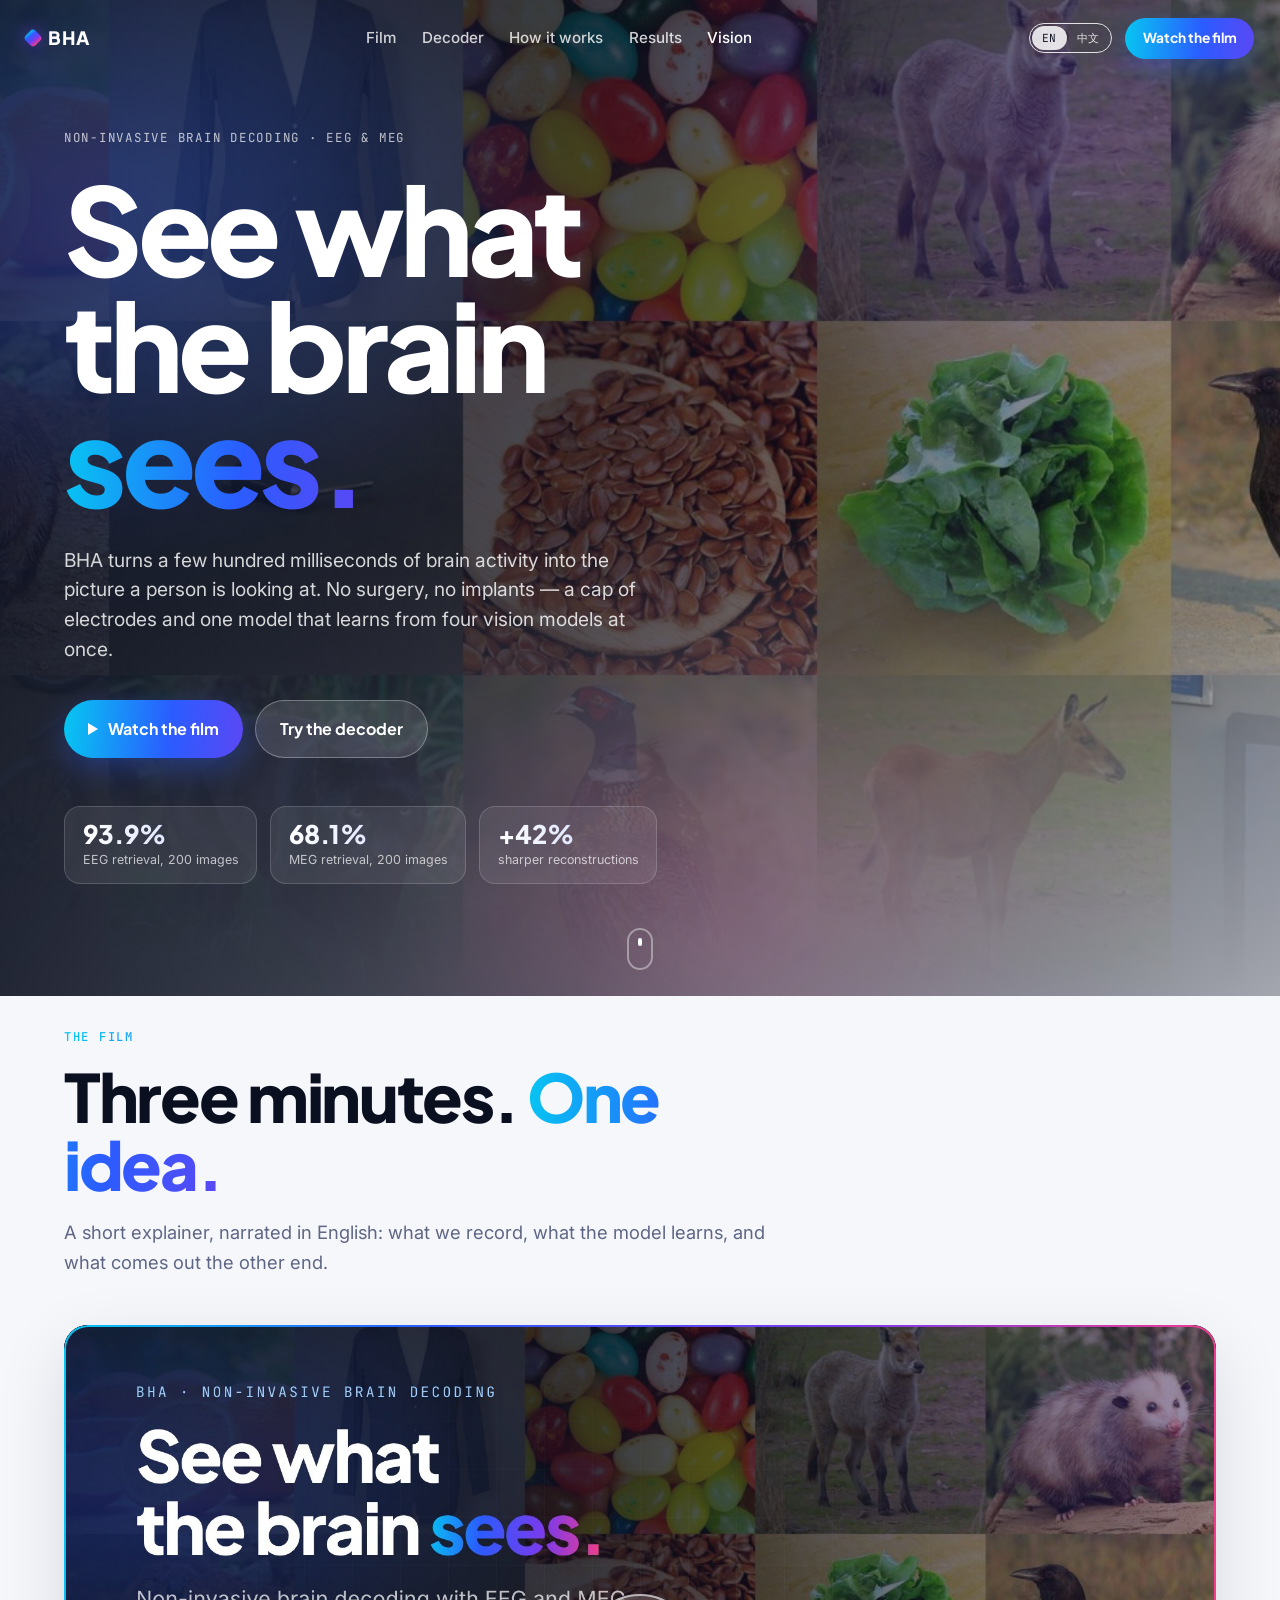
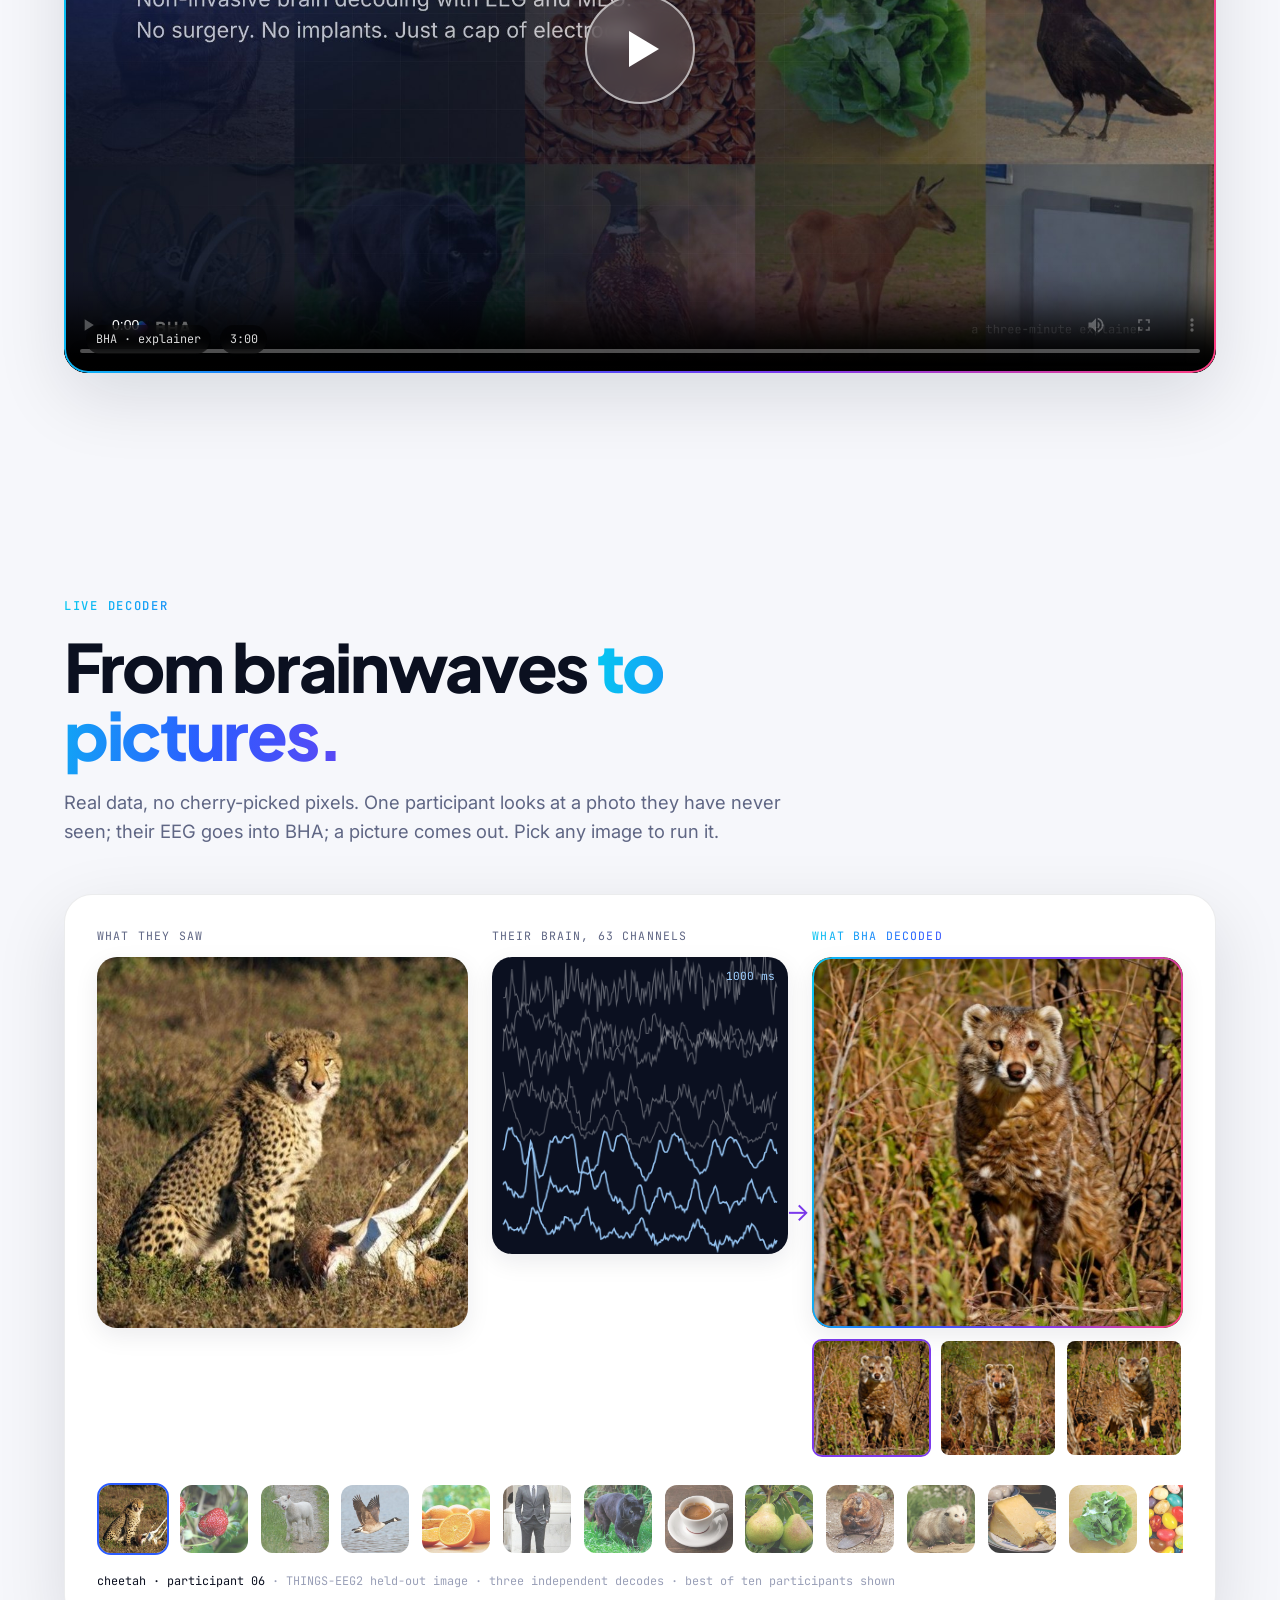
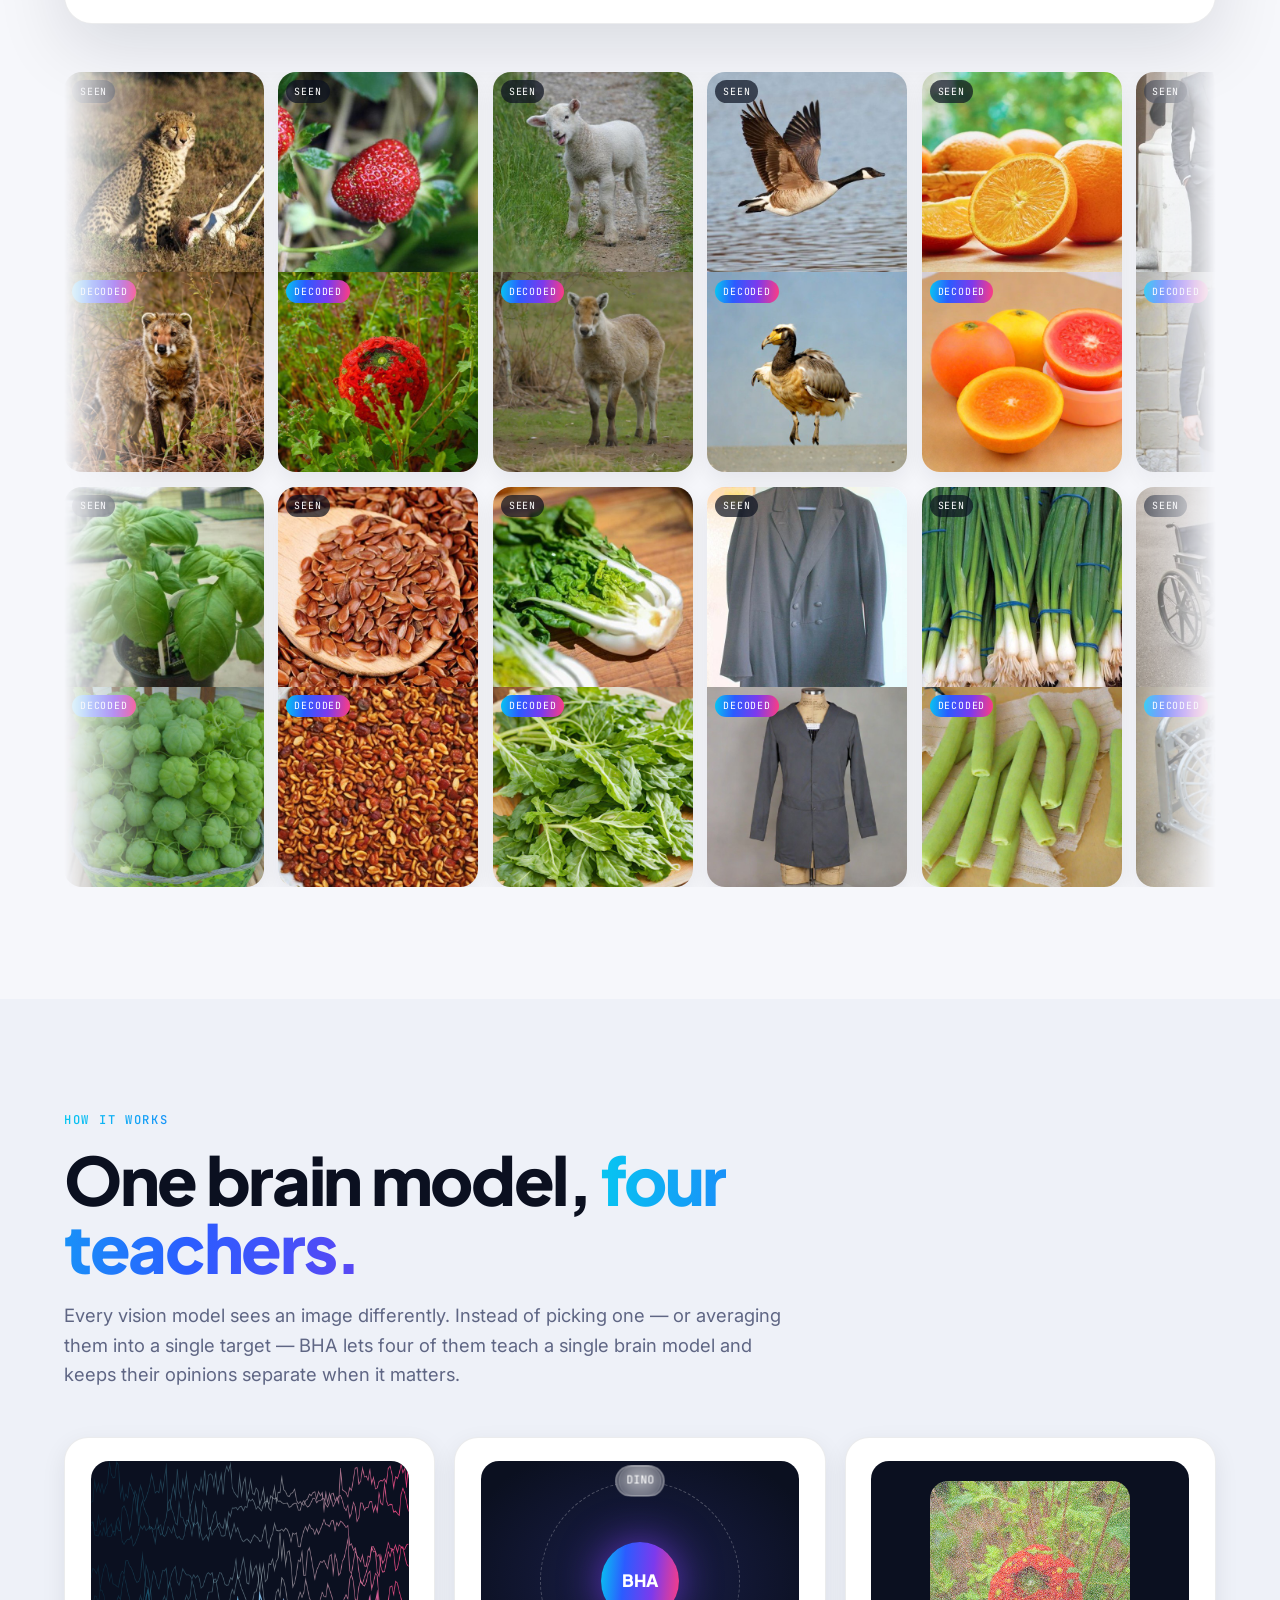
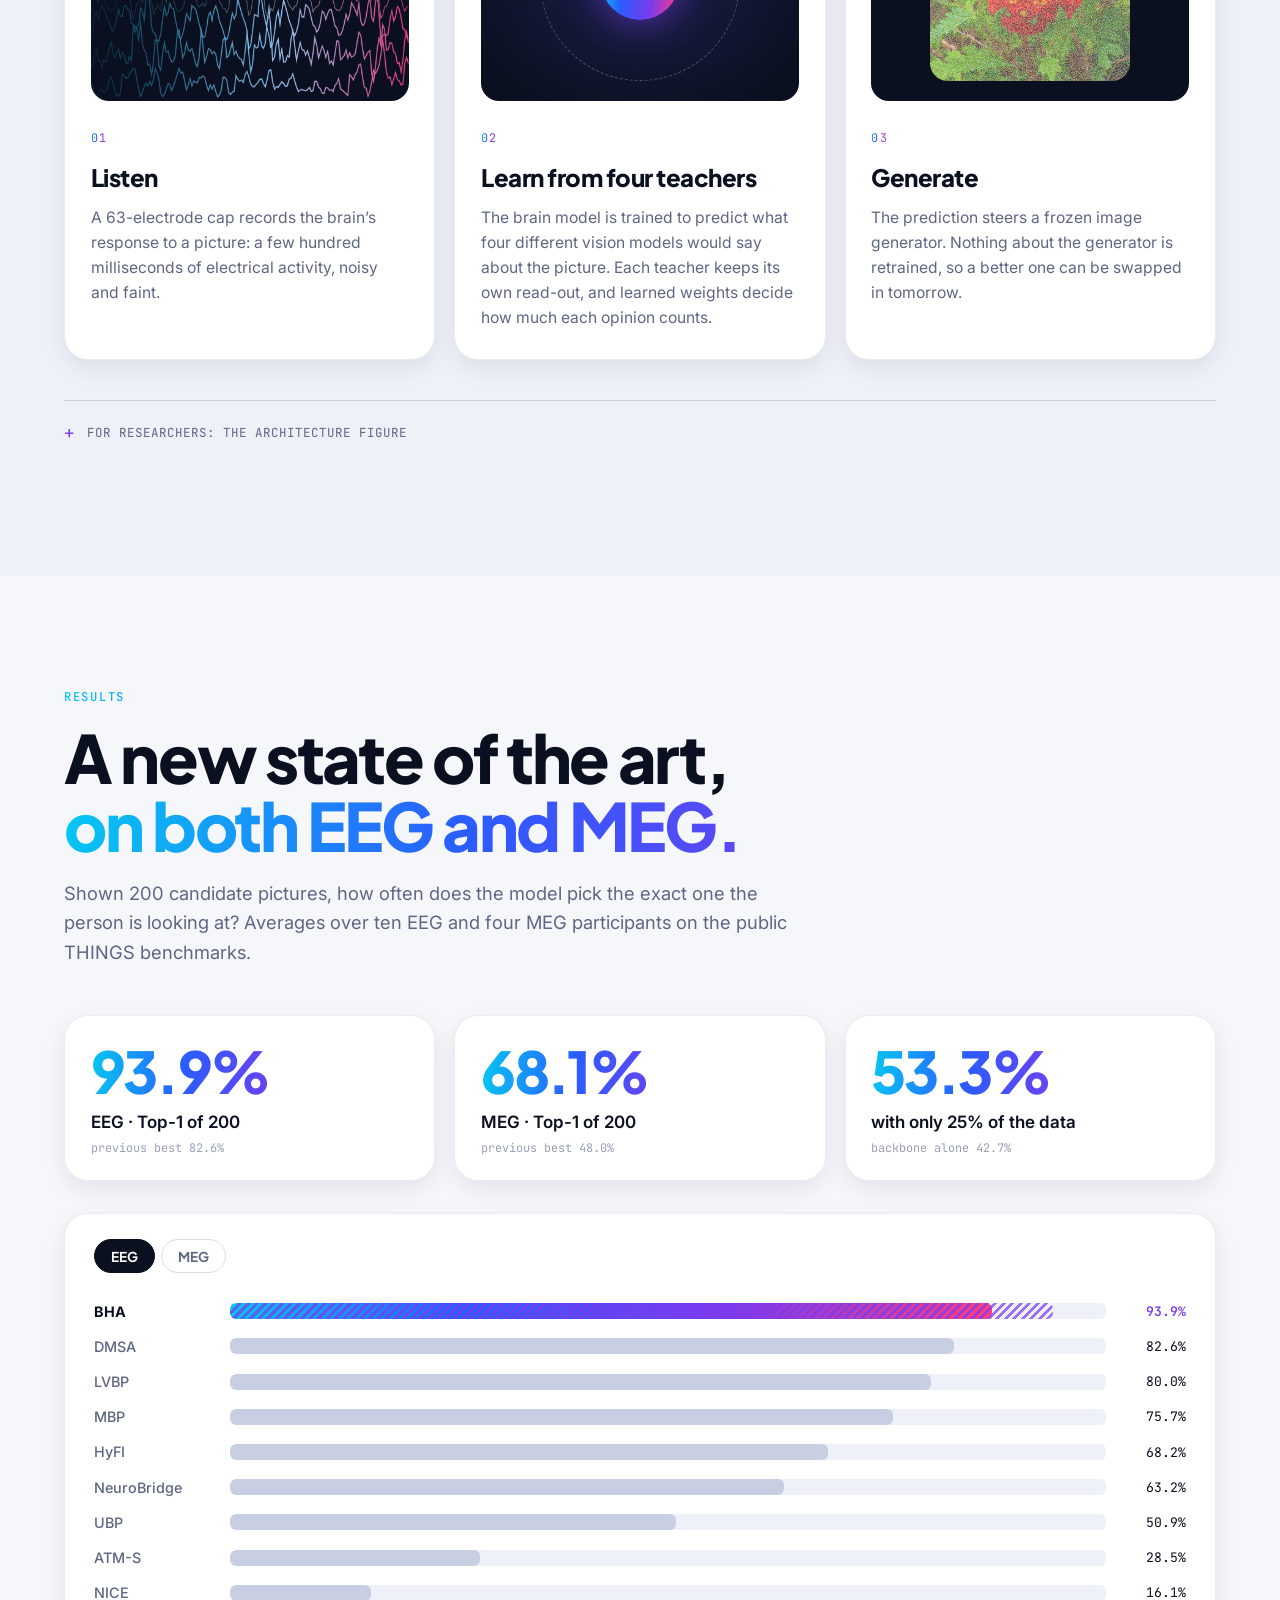
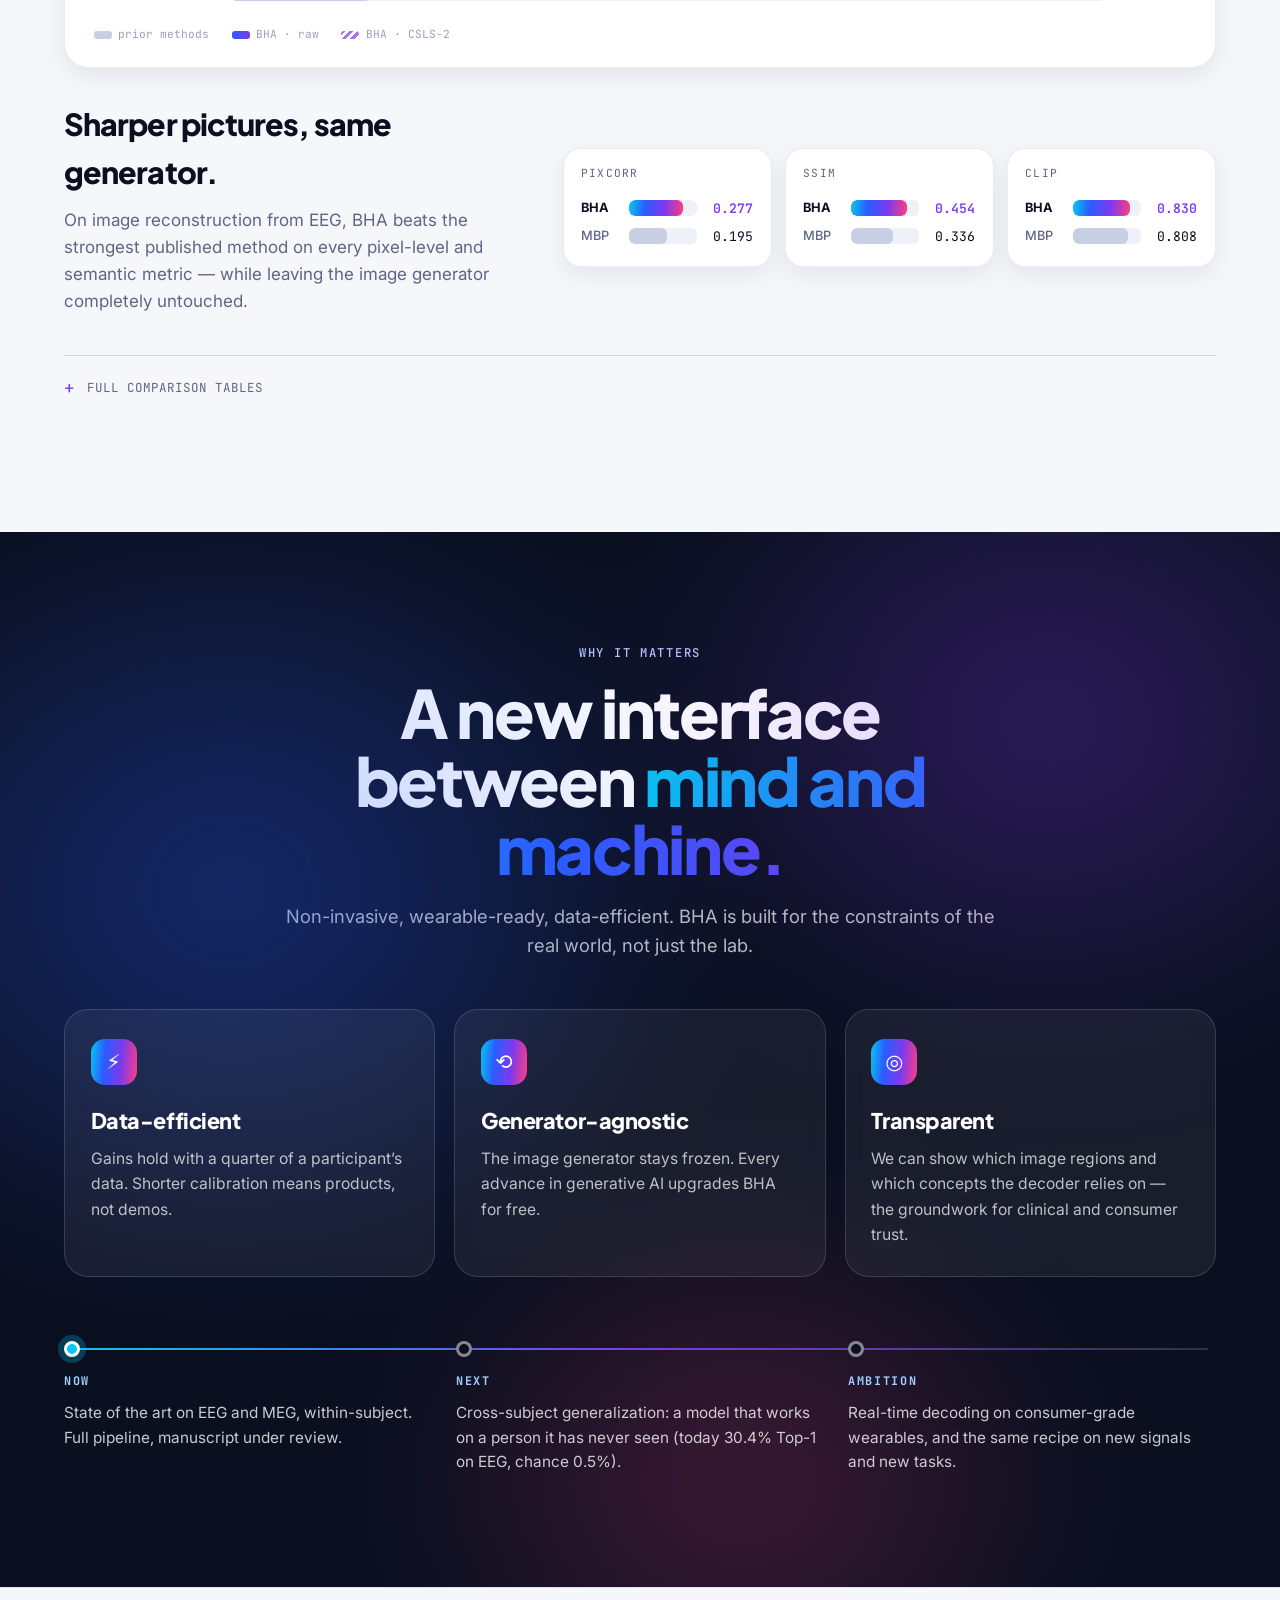
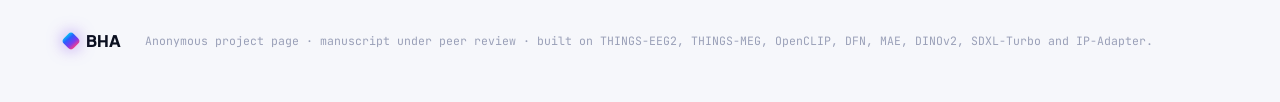
==== index.html @ 8080db45 "Align wording with the revised manuscript Attribute the retrieval gain to composing teacher-specific" ====
<!DOCTYPE html>
<html lang="en">
  <head>
    <meta charset="utf-8" />
    <meta name="viewport" content="width=device-width, initial-scale=1" />
    <title>BHA — See what the brain sees</title>
    <meta
      name="description"
      content="BHA turns non-invasive brain recordings into pictures. One brain model learns from four vision models at once and sets a new state of the art for EEG and MEG decoding."
    />
    <meta name="theme-color" content="#0b1020" />
    <link rel="icon" href="data:image/svg+xml,%3Csvg xmlns='http://www.w3.org/2000/svg' viewBox='0 0 64 64'%3E%3Cdefs%3E%3ClinearGradient id='g' x1='0' x2='1'%3E%3Cstop offset='0' stop-color='%2306c7f1'/%3E%3Cstop offset='.5' stop-color='%237c3aed'/%3E%3Cstop offset='1' stop-color='%23ff3d81'/%3E%3C/linearGradient%3E%3C/defs%3E%3Crect x='14' y='14' width='36' height='36' rx='8' transform='rotate(45 32 32)' fill='url(%23g)'/%3E%3C/svg%3E" />
    <link rel="preconnect" href="https://fonts.googleapis.com" />
    <link rel="preconnect" href="https://fonts.gstatic.com" crossorigin />
    <link
      href="https://fonts.googleapis.com/css2?family=Plus+Jakarta+Sans:wght@500;600;700;800&family=Inter:wght@400;500;600&family=JetBrains+Mono:wght@400;500&display=swap"
      rel="stylesheet"
    />
    <link rel="stylesheet" href="styles.css?v=3" />
  </head>
  <body>
    <nav class="nav" id="nav">
      <a class="nav__brand" href="#top"><span class="nav__logo" aria-hidden="true"></span>BHA</a>
      <div class="nav__links">
        <a href="#film" data-i18n="nav.film">Film</a>
        <a href="#decoder" data-i18n="nav.decoder">Decoder</a>
        <a href="#how" data-i18n="nav.how">How it works</a>
        <a href="#results" data-i18n="nav.results">Results</a>
        <a href="#vision" data-i18n="nav.vision">Vision</a>
      </div>
      <div class="nav__right">
        <div class="lang" role="group" data-i18n-attr="aria-label:lang.label">
          <button type="button" class="lang__btn is-active" data-set-lang="en" aria-pressed="true">EN</button>
          <button type="button" class="lang__btn" data-set-lang="zh" aria-pressed="false">中文</button>
        </div>
        <a class="btn btn--grad btn--sm" href="#film" data-i18n="nav.cta">Watch the film</a>
      </div>
    </nav>

    <!-- ================= HERO ================= -->
    <header id="top" class="hero">
      <video class="hero__video" autoplay muted loop playsinline poster="video/showreel_poster.jpg" aria-hidden="true">
        <source src="video/showreel.mp4" type="video/mp4" />
      </video>
      <div class="hero__shade" aria-hidden="true"></div>
      <div class="hero__aurora" aria-hidden="true"></div>
      <div class="hero__content">
        <p class="hero__kicker reveal-h" data-i18n="hero.kicker">Non-invasive brain decoding · EEG & MEG</p>
        <h1 class="hero__title reveal-h">
          <span class="line"><span data-i18n="hero.t1">See what</span></span>
          <span class="line"><span data-i18n="hero.t2">the brain</span></span>
          <span class="line"><span class="grad" data-i18n="hero.t3">sees.</span></span>
        </h1>
        <p class="hero__sub reveal-h" data-i18n="hero.sub">
          BHA turns a few hundred milliseconds of brain activity into the picture a person is looking at.
          No surgery, no implants — a cap of electrodes and one model that learns from four vision models at once.
        </p>
        <div class="hero__cta reveal-h">
          <a class="btn btn--grad" href="#film"><span class="btn__play" aria-hidden="true"></span><span data-i18n="hero.cta1">Watch the film</span></a>
          <a class="btn btn--glass" href="#decoder" data-i18n="hero.cta2">Try the decoder</a>
        </div>
        <div class="hero__chips reveal-h">
          <div class="chip"><b>93.9%</b><span data-i18n="chip.eeg">EEG retrieval, 200 images</span></div>
          <div class="chip"><b>68.1%</b><span data-i18n="chip.meg">MEG retrieval, 200 images</span></div>
          <div class="chip"><b>+42%</b><span data-i18n="chip.rec">sharper reconstructions</span></div>
        </div>
      </div>
      <div class="hero__scroll" aria-hidden="true"><span></span></div>
    </header>

    <main>
      <!-- ================= FILM ================= -->
      <section id="film" class="sec sec--film">
        <div class="wrap">
          <div class="sec__head reveal">
            <p class="kicker" data-i18n="film.kicker">The film</p>
            <h2 class="h2" data-i18n-html="film.title">Three minutes. <span class="grad">One idea.</span></h2>
            <p class="lede" data-i18n="film.lede">A short explainer, narrated in English: what we record, what the model learns, and what comes out the other end.</p>
          </div>
          <div class="player reveal" id="player">
            <video id="film-video" class="player__video" preload="metadata" playsinline controls poster="video/explainer_poster.jpg">
              <source src="video/explainer.mp4" type="video/mp4" />
              <track kind="subtitles" src="video/explainer.vtt" srclang="en" label="English" default />
            </video>
            <button type="button" class="player__btn" id="film-play" aria-label="Play the film">
              <span class="player__ring" aria-hidden="true"></span>
              <span class="player__tri" aria-hidden="true"></span>
            </button>
            <div class="player__meta" aria-hidden="true">
              <span class="player__tag">BHA · explainer</span>
              <span class="player__dur" id="film-dur">3:00</span>
            </div>
          </div>
        </div>
      </section>

      <!-- ================= DECODER ================= -->
      <section id="decoder" class="sec">
        <div class="wrap">
          <div class="sec__head reveal">
            <p class="kicker" data-i18n="dec.kicker">Live decoder</p>
            <h2 class="h2" data-i18n-html="dec.title">From brainwaves <span class="grad">to pictures.</span></h2>
            <p class="lede" data-i18n="dec.lede">Real data, no cherry-picked pixels. One participant looks at a photo they have never seen; their EEG goes into BHA; a picture comes out. Pick any image to run it.</p>
          </div>

          <div class="demo reveal" id="demo">
            <div class="demo__stage">
              <div class="demo__col">
                <span class="demo__lbl" data-i18n="dec.seen">What they saw</span>
                <div class="demo__frame"><img id="demo-seen" src="assets/showcase/cheetah_gt.jpg" alt="Seen image" width="512" height="512" /></div>
              </div>
              <div class="demo__col demo__col--mid">
                <span class="demo__lbl" data-i18n="dec.eeg">Their brain, 63 channels</span>
                <div class="demo__eeg"><canvas id="demo-eeg" width="320" height="320"></canvas><span class="demo__ms" id="demo-ms">0 ms</span></div>
                <span class="demo__arrow" aria-hidden="true">→</span>
              </div>
              <div class="demo__col">
                <span class="demo__lbl demo__lbl--out" data-i18n="dec.out">What BHA decoded</span>
                <div class="demo__frame demo__frame--out"><canvas id="demo-out" width="512" height="512"></canvas></div>
                <div class="demo__draws" id="demo-draws"></div>
              </div>
            </div>
            <div class="demo__picker" id="demo-picker"></div>
            <div class="demo__foot">
              <span id="demo-name">cheetah</span> · <span data-i18n="dec.foot">participant 08 · THINGS-EEG2 held-out image · three independent decodes</span>
            </div>
          </div>

          <div class="wall reveal" aria-label="Seen and decoded image pairs">
            <div class="wall__row" id="wall-a"></div>
            <div class="wall__row wall__row--rev" id="wall-b"></div>
          </div>
        </div>
      </section>

      <!-- ================= HOW ================= -->
      <section id="how" class="sec sec--soft">
        <div class="wrap">
          <div class="sec__head reveal">
            <p class="kicker" data-i18n="how.kicker">How it works</p>
            <h2 class="h2" data-i18n-html="how.title">One brain model, <span class="grad">four teachers.</span></h2>
            <p class="lede" data-i18n="how.lede">Every vision model sees an image differently. Instead of picking one — or averaging them into a single target — BHA lets four of them teach a single brain model and keeps their opinions separate when it matters.</p>
          </div>

          <div class="steps">
            <article class="step reveal">
              <div class="step__art step__art--listen" aria-hidden="true">
                <canvas id="art-listen" width="520" height="340"></canvas>
              </div>
              <span class="step__n">01</span>
              <h3 data-i18n="how.s1t">Listen</h3>
              <p data-i18n="how.s1b">A 63-electrode cap records the brain’s response to a picture: a few hundred milliseconds of electrical activity, noisy and faint.</p>
            </article>
            <article class="step reveal">
              <div class="step__art step__art--learn" aria-hidden="true">
                <div class="orbit">
                  <div class="orbit__core"><span>BHA</span></div>
                  <div class="orbit__ring"></div>
                  <div class="orbit__sat" style="--i:0"><span>CLIP</span></div>
                  <div class="orbit__sat" style="--i:1"><span>DFN</span></div>
                  <div class="orbit__sat" style="--i:2"><span>MAE</span></div>
                  <div class="orbit__sat" style="--i:3"><span>DINO</span></div>
                </div>
              </div>
              <span class="step__n">02</span>
              <h3 data-i18n="how.s2t">Learn from four teachers</h3>
              <p data-i18n="how.s2b">The brain model is trained to predict what four different vision models would say about the picture. Each teacher keeps its own read-out, and learned weights decide how much each opinion counts.</p>
            </article>
            <article class="step reveal">
              <div class="step__art step__art--gen" aria-hidden="true">
                <div class="gen"><img src="assets/showcase/strawberry_gen0.jpg" alt="" width="512" height="512" /><div class="gen__noise"></div></div>
              </div>
              <span class="step__n">03</span>
              <h3 data-i18n="how.s3t">Generate</h3>
              <p data-i18n="how.s3b">The prediction steers a frozen image generator. Nothing about the generator is retrained, so a better one can be swapped in tomorrow.</p>
            </article>
          </div>

          <details class="more reveal">
            <summary data-i18n="how.more">For researchers: the architecture figure</summary>
            <figure class="fig"><img src="imgs/fig-framework.png" alt="BHA architecture figure from the manuscript." width="2000" height="824" loading="lazy" /></figure>
          </details>
        </div>
      </section>

      <!-- ================= RESULTS ================= -->
      <section id="results" class="sec">
        <div class="wrap">
          <div class="sec__head reveal">
            <p class="kicker" data-i18n="res.kicker">Results</p>
            <h2 class="h2" data-i18n-html="res.title">A new state of the art, <span class="grad">on both EEG and MEG.</span></h2>
            <p class="lede" data-i18n="res.lede">Shown 200 candidate pictures, how often does the model pick the exact one the person is looking at? Averages over ten EEG and four MEG participants on the public THINGS benchmarks.</p>
          </div>

          <div class="big3">
            <div class="big reveal"><div class="big__v"><span class="count" data-to="93.9" data-dec="1">0</span>%</div><div class="big__l" data-i18n="big.eeg">EEG · Top-1 of 200</div><div class="big__n" data-i18n="big.eeg.n">previous best 82.6%</div></div>
            <div class="big reveal"><div class="big__v"><span class="count" data-to="68.1" data-dec="1">0</span>%</div><div class="big__l" data-i18n="big.meg">MEG · Top-1 of 200</div><div class="big__n" data-i18n="big.meg.n">previous best 48.0%</div></div>
            <div class="big reveal"><div class="big__v"><span class="count" data-to="53.3" data-dec="1">0</span>%</div><div class="big__l" data-i18n="big.data">with only 25% of the data</div><div class="big__n" data-i18n="big.data.n">backbone alone 42.7%</div></div>
          </div>

          <div class="bars reveal" id="bars">
            <div class="bars__tabs"><button type="button" class="tab is-active" data-mod="eeg">EEG</button><button type="button" class="tab" data-mod="meg">MEG</button></div>
            <div class="bars__list" id="bars-list"></div>
          </div>

          <div class="recon reveal">
            <div class="recon__text">
              <h3 data-i18n="rec.title">Sharper pictures, same generator.</h3>
              <p data-i18n="rec.body">On image reconstruction from EEG, BHA beats the strongest published method on every pixel-level and semantic metric — while leaving the image generator completely untouched.</p>
            </div>
            <div class="minis" id="minis"></div>
          </div>

          <details class="more reveal">
            <summary data-i18n="res.more">Full comparison tables</summary>
            <div class="table-wrap">
              <table class="tbl">
                <caption data-i18n-html="res.t1cap"><strong>200-way retrieval (Top-1 / Top-5, %).</strong> LOSO = tested on a person never seen in training.</caption>
                <thead>
                  <tr><th rowspan="2" data-i18n="res.th.method">Method</th><th colspan="4">EEG</th><th colspan="4">MEG</th></tr>
                  <tr><th colspan="2" data-i18n="res.th.within">Within</th><th colspan="2">LOSO</th><th colspan="2" data-i18n="res.th.within">Within</th><th colspan="2">LOSO</th></tr>
                </thead>
                <tbody>
                  <tr><td>NICE</td><td>16.1</td><td>43.6</td><td>6.2</td><td>21.4</td><td>12.8</td><td>36.0</td><td>–</td><td>–</td></tr>
                  <tr><td>ATM-S</td><td>28.5</td><td>60.4</td><td>11.9</td><td>33.8</td><td>–</td><td>–</td><td>–</td><td>–</td></tr>
                  <tr><td>UBP</td><td>50.9</td><td>79.7</td><td>12.4</td><td>33.4</td><td>26.7</td><td>55.2</td><td>2.2</td><td>10.4</td></tr>
                  <tr><td>HyFI</td><td>68.2</td><td>91.9</td><td>15.1</td><td>37.2</td><td>35.8</td><td>64.6</td><td>3.2</td><td>11.5</td></tr>
                  <tr><td>NeuroBridge</td><td>63.2</td><td>89.9</td><td>19.0</td><td>45.9</td><td>32.2</td><td>60.8</td><td>3.4</td><td>12.8</td></tr>
                  <tr><td>MBP</td><td>75.7</td><td>94.6</td><td>20.0</td><td>44.1</td><td>33.9</td><td>60.7</td><td><b>5.4</b></td><td>15.2</td></tr>
                  <tr><td>LVBP</td><td>80.0</td><td>96.9</td><td>20.0</td><td>48.0</td><td>44.0</td><td>72.0</td><td>5.3</td><td>15.9</td></tr>
                  <tr><td>DMSA</td><td>82.6</td><td>97.7</td><td>21.8</td><td>49.4</td><td>48.0</td><td>74.4</td><td>3.7</td><td>13.0</td></tr>
                  <tr class="ours"><td>BHA · Raw</td><td>87.0</td><td>98.5</td><td>22.5</td><td>51.6</td><td>55.6</td><td>85.8</td><td>3.6</td><td>12.8</td></tr>
                  <tr class="ours"><td>BHA · CSLS-2</td><td><b>93.9</b></td><td><b>99.7</b></td><td><b>30.4</b></td><td><b>63.4</b></td><td><b>68.1</b></td><td><b>91.4</b></td><td>5.3</td><td><b>16.5</b></td></tr>
                </tbody>
              </table>
            </div>
            <div class="table-wrap">
              <table class="tbl">
                <caption data-i18n-html="res.t2cap"><strong>Image reconstruction from EEG (THINGS-EEG2, ten-participant mean).</strong> ↑ higher is better, ↓ lower is better.</caption>
                <thead>
                  <tr><th rowspan="2" data-i18n="res.th.method">Method</th><th colspan="4" data-i18n="res.th.low">Low-level</th><th colspan="4" data-i18n="res.th.high">High-level</th></tr>
                  <tr><th>PixCorr ↑</th><th>SSIM ↑</th><th>AlexNet(2) ↑</th><th>AlexNet(5) ↑</th><th>Inception ↑</th><th>CLIP ↑</th><th>EffNet-B ↓</th><th>SwAV ↓</th></tr>
                </thead>
                <tbody>
                  <tr><td>ATM-S</td><td>0.130</td><td>0.339</td><td>0.740</td><td>0.822</td><td>0.685</td><td>0.716</td><td>–</td><td>0.599</td></tr>
                  <tr><td>CC-All</td><td>0.143</td><td>0.347</td><td>0.754</td><td>0.623</td><td>0.669</td><td>0.715</td><td>–</td><td>0.590</td></tr>
                  <tr><td>AVDE</td><td>0.147</td><td>0.366</td><td>0.766</td><td>0.835</td><td>0.724</td><td>0.747</td><td>–</td><td>0.587</td></tr>
                  <tr><td>MBP</td><td>0.195</td><td>0.336</td><td>0.843</td><td>0.905</td><td>0.756</td><td>0.808</td><td>–</td><td>0.554</td></tr>
                  <tr class="ours"><td>BHA</td><td>0.277</td><td>0.454</td><td><b>0.874</b></td><td><b>0.922</b></td><td><b>0.791</b></td><td><b>0.830</b></td><td><b>0.845</b></td><td>0.516</td></tr>
                  <tr class="ours"><td>BHA + VAE-guided</td><td><b>0.283</b></td><td><b>0.464</b></td><td><b>0.874</b></td><td>0.921</td><td>0.790</td><td><b>0.830</b></td><td><b>0.845</b></td><td><b>0.515</b></td></tr>
                </tbody>
              </table>
            </div>
          </details>
        </div>
      </section>

      <!-- ================= VISION ================= -->
      <section id="vision" class="sec sec--dark">
        <div class="sec__aurora" aria-hidden="true"></div>
        <div class="wrap">
          <div class="sec__head sec__head--center reveal">
            <p class="kicker kicker--light" data-i18n="vis.kicker">Why it matters</p>
            <h2 class="h2 h2--light" data-i18n-html="vis.title">A new interface between <span class="grad">mind and machine.</span></h2>
            <p class="lede lede--light" data-i18n="vis.lede">Non-invasive, wearable-ready, data-efficient. BHA is built for the constraints of the real world, not just the lab.</p>
          </div>
          <div class="pillars">
            <article class="pillar reveal"><div class="pillar__ic" aria-hidden="true">⚡</div><h3 data-i18n="vis.p1t">Data-efficient</h3><p data-i18n="vis.p1b">Gains hold with a quarter of a participant’s data. Shorter calibration means products, not demos.</p></article>
            <article class="pillar reveal"><div class="pillar__ic" aria-hidden="true">⟲</div><h3 data-i18n="vis.p2t">Generator-agnostic</h3><p data-i18n="vis.p2b">The image generator stays frozen. Every advance in generative AI upgrades BHA for free.</p></article>
            <article class="pillar reveal"><div class="pillar__ic" aria-hidden="true">◎</div><h3 data-i18n="vis.p3t">Transparent</h3><p data-i18n="vis.p3b">We can show which image regions and which concepts the decoder relies on — the groundwork for clinical and consumer trust.</p></article>
          </div>
          <div class="road reveal">
            <div class="road__item is-now"><span class="road__dot"></span><b data-i18n="road.1t">Now</b><p data-i18n="road.1b">State of the art on EEG and MEG, within-subject. Full pipeline, manuscript under review.</p></div>
            <div class="road__item"><span class="road__dot"></span><b data-i18n="road.2t">Next</b><p data-i18n="road.2b">Cross-subject generalization: a model that works on a person it has never seen (today 30.4% Top-1 on EEG, chance 0.5%).</p></div>
            <div class="road__item"><span class="road__dot"></span><b data-i18n="road.3t">Ambition</b><p data-i18n="road.3b">Real-time decoding on consumer-grade wearables, and the same recipe on new signals and new tasks.</p></div>
          </div>
        </div>
      </section>
    </main>

    <footer class="foot">
      <div class="wrap foot__in">
        <span class="foot__brand"><span class="nav__logo" aria-hidden="true"></span>BHA</span>
        <span data-i18n="footer">Anonymous project page · manuscript under peer review · built on THINGS-EEG2, THINGS-MEG, OpenCLIP, DFN, MAE, DINOv2, SDXL-Turbo and IP-Adapter.</span>
      </div>
    </footer>

    <script src="i18n.js?v=4"></script>
    <script src="script.js?v=4" defer></script>
  </body>
</html>
---- styles.css ----
/* BHA — launch page */

:root {
  --bg: #f6f7fb;
  --bg-soft: #eef1f8;
  --card: #ffffff;
  --ink: #0b1020;
  --ink-2: #2a3050;
  --muted: #5f6684;
  --faint: #9aa0b8;
  --line: rgba(11, 16, 32, 0.08);
  --line-2: rgba(11, 16, 32, 0.14);
  --g1: #2b5cff;
  --g2: #7c3aed;
  --g3: #ff3d81;
  --g4: #06c7f1;
  --grad: linear-gradient(95deg, var(--g4) 0%, var(--g1) 30%, var(--g2) 65%, var(--g3) 100%);
  --shadow: 0 24px 70px rgba(11, 16, 32, 0.12);
  --shadow-sm: 0 8px 24px rgba(11, 16, 32, 0.08);
  --r: 24px;
  --head: "Plus Jakarta Sans", "Inter", system-ui, sans-serif;
  --body: "Inter", system-ui, sans-serif;
  --mono: "JetBrains Mono", ui-monospace, Menlo, monospace;
  --wrap: 1200px;
  --ease: cubic-bezier(0.22, 1, 0.36, 1);
}

*,
*::before,
*::after {
  box-sizing: border-box;
}

html {
  scroll-behavior: smooth;
  overflow-x: hidden;
}

body {
  margin: 0;
  background: var(--bg);
  color: var(--ink);
  font-family: var(--body);
  font-size: 17px;
  line-height: 1.6;
  -webkit-font-smoothing: antialiased;
  overflow-x: hidden;
}

a {
  color: inherit;
  text-decoration: none;
}

img,
video,
canvas {
  display: block;
  max-width: 100%;
}

b,
strong {
  font-weight: 700;
}

.grad {
  background: var(--grad);
  -webkit-background-clip: text;
  background-clip: text;
  color: transparent;
  background-size: 200% 100%;
  animation: gradShift 8s ease-in-out infinite alternate;
}

@keyframes gradShift {
  to {
    background-position: 100% 0;
  }
}

.wrap {
  max-width: var(--wrap);
  margin: 0 auto;
  padding: 0 1.5rem;
}

/* ---------- buttons ---------- */
.btn {
  display: inline-flex;
  align-items: center;
  gap: 0.6rem;
  font-family: var(--head);
  font-weight: 700;
  font-size: 1rem;
  padding: 0.95rem 1.5rem;
  border-radius: 999px;
  transition: transform 0.3s var(--ease), box-shadow 0.3s, background 0.3s;
  white-space: nowrap;
}

.btn:hover {
  transform: translateY(-2px);
}

.btn--grad {
  color: #fff;
  background: var(--grad);
  background-size: 200% 100%;
  box-shadow: 0 10px 30px rgba(43, 92, 255, 0.35);
}

.btn--grad:hover {
  background-position: 100% 0;
  box-shadow: 0 14px 40px rgba(124, 58, 237, 0.4);
}

.btn--glass {
  color: #fff;
  background: rgba(255, 255, 255, 0.12);
  border: 1px solid rgba(255, 255, 255, 0.3);
  backdrop-filter: blur(10px);
}

.btn--glass:hover {
  background: rgba(255, 255, 255, 0.2);
}

.btn--sm {
  font-size: 0.86rem;
  padding: 0.6rem 1.1rem;
}

.btn__play {
  width: 0;
  height: 0;
  border-left: 10px solid #fff;
  border-top: 6px solid transparent;
  border-bottom: 6px solid transparent;
}

/* ---------- nav ---------- */
.nav {
  position: fixed;
  top: 0;
  left: 0;
  right: 0;
  z-index: 40;
  display: flex;
  align-items: center;
  gap: 2rem;
  padding: 1.1rem 1.6rem;
  color: #fff;
  transition: background 0.3s, color 0.3s, padding 0.3s, box-shadow 0.3s;
}

.nav.is-scrolled {
  background: rgba(246, 247, 251, 0.8);
  backdrop-filter: blur(16px);
  color: var(--ink);
  padding: 0.7rem 1.6rem;
  box-shadow: 0 1px 0 var(--line);
}

.nav__brand {
  font-family: var(--head);
  font-weight: 800;
  font-size: 1.15rem;
  letter-spacing: 0.04em;
  display: inline-flex;
  align-items: center;
  gap: 0.55rem;
}

.nav__logo {
  width: 14px;
  height: 14px;
  border-radius: 4px;
  background: var(--grad);
  transform: rotate(45deg);
  box-shadow: 0 0 16px rgba(124, 58, 237, 0.6);
}

.nav__links {
  display: flex;
  gap: 1.6rem;
  margin: 0 auto;
  font-weight: 500;
  font-size: 0.95rem;
}

.nav__links a {
  opacity: 0.8;
  transition: opacity 0.2s;
}

.nav__links a:hover,
.nav__links a[aria-current="page"] {
  opacity: 1;
}

.nav__right {
  display: flex;
  align-items: center;
  gap: 0.8rem;
}

.lang {
  display: inline-flex;
  border: 1px solid currentColor;
  border-radius: 999px;
  padding: 2px;
  opacity: 0.85;
}

.lang__btn {
  font-family: var(--mono);
  font-size: 0.7rem;
  padding: 0.3rem 0.65rem;
  border: 0;
  border-radius: 999px;
  background: transparent;
  color: inherit;
  cursor: pointer;
}

.lang__btn.is-active {
  background: #fff;
  color: #0b1020;
}

.nav.is-scrolled .lang__btn.is-active {
  background: var(--ink);
  color: #fff;
}

/* ---------- hero ---------- */
.hero {
  position: relative;
  min-height: 100vh;
  display: flex;
  align-items: center;
  overflow: hidden;
  background: #0b1020;
  color: #fff;
  isolation: isolate;
}

.hero__video {
  position: absolute;
  inset: 0;
  width: 100%;
  height: 100%;
  object-fit: cover;
  z-index: -3;
  filter: saturate(1.1);
}

.hero__shade {
  position: absolute;
  inset: 0;
  z-index: -2;
  background:
    linear-gradient(90deg, rgba(11, 16, 32, 0.9) 0%, rgba(11, 16, 32, 0.72) 45%, rgba(11, 16, 32, 0.35) 100%),
    linear-gradient(180deg, rgba(11, 16, 32, 0.3) 0%, rgba(11, 16, 32, 0) 50%, var(--bg) 100%);
}

.hero__aurora {
  position: absolute;
  inset: -20%;
  z-index: -1;
  background:
    radial-gradient(40% 35% at 20% 30%, rgba(43, 92, 255, 0.45), transparent 70%),
    radial-gradient(35% 35% at 75% 25%, rgba(124, 58, 237, 0.35), transparent 70%),
    radial-gradient(30% 30% at 55% 80%, rgba(255, 61, 129, 0.3), transparent 70%);
  filter: blur(40px);
  animation: aurora 14s ease-in-out infinite alternate;
  mix-blend-mode: screen;
  opacity: 0.8;
}

@keyframes aurora {
  0% {
    transform: translate(0, 0) rotate(0deg) scale(1);
  }
  100% {
    transform: translate(4%, -3%) rotate(6deg) scale(1.08);
  }
}

.hero__content {
  position: relative;
  max-width: var(--wrap);
  width: 100%;
  margin: 0 auto;
  padding: 8rem 1.5rem 7rem;
}

.hero__kicker {
  font-family: var(--mono);
  font-size: 0.78rem;
  letter-spacing: 0.14em;
  text-transform: uppercase;
  color: rgba(255, 255, 255, 0.72);
  margin: 0 0 1.4rem;
}

.hero__title {
  margin: 0;
  font-family: var(--head);
  font-weight: 800;
  font-size: clamp(3.4rem, 9.5vw, 8.2rem);
  line-height: 0.95;
  letter-spacing: -0.04em;
}

.hero__title .line {
  display: block;
  overflow: hidden;
  padding-bottom: 0.08em;
  margin-bottom: -0.08em;
}

.hero__title .line > span {
  display: inline-block;
}

.hero__sub {
  max-width: 36rem;
  margin: 1.8rem 0 0;
  font-size: 1.2rem;
  line-height: 1.55;
  color: rgba(255, 255, 255, 0.82);
}

.hero__cta {
  display: flex;
  gap: 0.8rem;
  flex-wrap: wrap;
  margin-top: 2.2rem;
}

.hero__chips {
  display: flex;
  gap: 0.8rem;
  flex-wrap: wrap;
  margin-top: 3rem;
}

.chip {
  display: flex;
  flex-direction: column;
  padding: 0.8rem 1.1rem;
  border-radius: 16px;
  background: rgba(255, 255, 255, 0.08);
  border: 1px solid rgba(255, 255, 255, 0.16);
  backdrop-filter: blur(10px);
  min-width: 150px;
}

.chip b {
  font-family: var(--head);
  font-weight: 800;
  font-size: 1.6rem;
  line-height: 1.1;
  background: linear-gradient(90deg, #fff, #c7d2ff);
  -webkit-background-clip: text;
  background-clip: text;
  color: transparent;
}

.chip span {
  font-size: 0.78rem;
  color: rgba(255, 255, 255, 0.7);
  margin-top: 0.15rem;
}

.hero__scroll {
  position: absolute;
  left: 50%;
  bottom: 1.6rem;
  width: 26px;
  height: 42px;
  border: 2px solid rgba(255, 255, 255, 0.4);
  border-radius: 14px;
  transform: translateX(-50%);
}

.hero__scroll span {
  position: absolute;
  left: 50%;
  top: 8px;
  width: 4px;
  height: 8px;
  border-radius: 2px;
  background: #fff;
  transform: translateX(-50%);
  animation: wheel 1.8s ease-in-out infinite;
}

@keyframes wheel {
  0% {
    transform: translate(-50%, 0);
    opacity: 1;
  }
  100% {
    transform: translate(-50%, 16px);
    opacity: 0;
  }
}

/* load-in */
.reveal-h {
  opacity: 0;
  transform: translateY(26px);
  animation: riseIn 1s var(--ease) forwards;
}

.hero__content > .reveal-h:nth-child(1) {
  animation-delay: 0.15s;
}
.hero__content > .reveal-h:nth-child(2) {
  animation-delay: 0.25s;
}
.hero__content > .reveal-h:nth-child(3) {
  animation-delay: 0.55s;
}
.hero__content > .reveal-h:nth-child(4) {
  animation-delay: 0.7s;
}
.hero__content > .reveal-h:nth-child(5) {
  animation-delay: 0.9s;
}

@keyframes riseIn {
  to {
    opacity: 1;
    transform: none;
  }
}

/* ---------- sections ---------- */
.sec {
  padding: 7rem 0;
  position: relative;
}

.sec--soft {
  background: var(--bg-soft);
}

.sec--film {
  padding-top: 2rem;
}

.sec__head {
  max-width: 46rem;
  margin-bottom: 3rem;
}

.sec__head--center {
  margin-left: auto;
  margin-right: auto;
  text-align: center;
}

.kicker {
  font-family: var(--mono);
  font-size: 0.76rem;
  letter-spacing: 0.14em;
  text-transform: uppercase;
  margin: 0 0 1rem;
  background: var(--grad);
  -webkit-background-clip: text;
  background-clip: text;
  color: transparent;
  font-weight: 500;
}

.h2 {
  font-family: var(--head);
  font-weight: 800;
  font-size: clamp(2.3rem, 5.2vw, 4.2rem);
  line-height: 1.02;
  letter-spacing: -0.035em;
  margin: 0 0 1.2rem;
}

.lede {
  font-size: 1.15rem;
  color: var(--muted);
  margin: 0;
}

.sec--dark {
  background: #0b1020;
  color: #fff;
  overflow: hidden;
}

.sec__aurora {
  position: absolute;
  inset: -30%;
  background:
    radial-gradient(35% 35% at 30% 40%, rgba(43, 92, 255, 0.35), transparent 70%),
    radial-gradient(30% 30% at 70% 30%, rgba(124, 58, 237, 0.3), transparent 70%),
    radial-gradient(25% 25% at 55% 75%, rgba(255, 61, 129, 0.22), transparent 70%);
  filter: blur(60px);
  animation: aurora 16s ease-in-out infinite alternate;
  pointer-events: none;
}

.h2--light {
  color: #fff;
}

.lede--light {
  color: rgba(255, 255, 255, 0.72);
}

.kicker--light {
  background: linear-gradient(90deg, #9fd0ff, #d9b8ff);
  -webkit-background-clip: text;
  background-clip: text;
}

/* ---------- reveal ---------- */
.reveal {
  opacity: 0;
  transform: translateY(30px);
  transition: opacity 0.9s var(--ease), transform 0.9s var(--ease);
  transition-delay: var(--d, 0ms);
}

.reveal.is-in {
  opacity: 1;
  transform: none;
}

/* ---------- player ---------- */
.player {
  position: relative;
  border-radius: var(--r);
  overflow: hidden;
  background: #0b1020;
  box-shadow: var(--shadow);
  aspect-ratio: 16 / 9;
}

.player::before {
  content: "";
  position: absolute;
  inset: 0;
  border-radius: var(--r);
  padding: 2px;
  background: var(--grad);
  -webkit-mask: linear-gradient(#000 0 0) content-box, linear-gradient(#000 0 0);
  mask: linear-gradient(#000 0 0) content-box, linear-gradient(#000 0 0);
  -webkit-mask-composite: xor;
  mask-composite: exclude;
  pointer-events: none;
  z-index: 3;
}

.player__video {
  width: 100%;
  height: 100%;
  object-fit: cover;
  background: #0b1020;
}

.player__btn {
  position: absolute;
  inset: 0;
  margin: auto;
  width: 110px;
  height: 110px;
  border-radius: 50%;
  border: 0;
  background: rgba(255, 255, 255, 0.14);
  backdrop-filter: blur(10px);
  cursor: pointer;
  display: grid;
  place-items: center;
  transition: transform 0.3s var(--ease), opacity 0.3s;
  z-index: 2;
}

.player__btn:hover {
  transform: scale(1.06);
}

.player__ring {
  position: absolute;
  inset: 0;
  border-radius: 50%;
  border: 2px solid rgba(255, 255, 255, 0.6);
  animation: ring 2.2s ease-out infinite;
}

@keyframes ring {
  0% {
    transform: scale(1);
    opacity: 0.8;
  }
  100% {
    transform: scale(1.7);
    opacity: 0;
  }
}

.player__tri {
  width: 0;
  height: 0;
  border-left: 30px solid #fff;
  border-top: 18px solid transparent;
  border-bottom: 18px solid transparent;
  margin-left: 8px;
}

.player.is-playing .player__btn,
.player.is-playing .player__meta {
  opacity: 0;
  pointer-events: none;
}

.player__meta {
  position: absolute;
  left: 1.4rem;
  bottom: 1.2rem;
  display: flex;
  gap: 0.6rem;
  font-family: var(--mono);
  font-size: 0.74rem;
  color: rgba(255, 255, 255, 0.85);
  z-index: 2;
  transition: opacity 0.3s;
}

.player__tag,
.player__dur {
  padding: 0.3rem 0.6rem;
  border-radius: 999px;
  background: rgba(0, 0, 0, 0.45);
  backdrop-filter: blur(6px);
}

/* ---------- demo ---------- */
.demo {
  background: var(--card);
  border-radius: 28px;
  box-shadow: var(--shadow);
  padding: 2rem;
  border: 1px solid var(--line);
}

.demo__stage {
  display: grid;
  grid-template-columns: 1fr 0.8fr 1fr;
  gap: 1.5rem;
  align-items: start;
}

.demo__col {
  display: flex;
  flex-direction: column;
  gap: 0.7rem;
}

.demo__col--mid {
  position: relative;
  align-self: stretch;
}

.demo__lbl {
  font-family: var(--mono);
  font-size: 0.72rem;
  letter-spacing: 0.1em;
  text-transform: uppercase;
  color: var(--muted);
}

.demo__lbl--out {
  background: var(--grad);
  -webkit-background-clip: text;
  background-clip: text;
  color: transparent;
}

.demo__frame {
  position: relative;
  border-radius: 20px;
  overflow: hidden;
  aspect-ratio: 1;
  background: var(--bg-soft);
  box-shadow: var(--shadow-sm);
}

.demo__frame img,
.demo__frame canvas {
  width: 100%;
  height: 100%;
  object-fit: cover;
}

.demo__frame--out::after {
  content: "";
  position: absolute;
  inset: 0;
  border-radius: 20px;
  padding: 2px;
  background: var(--grad);
  -webkit-mask: linear-gradient(#000 0 0) content-box, linear-gradient(#000 0 0);
  mask: linear-gradient(#000 0 0) content-box, linear-gradient(#000 0 0);
  -webkit-mask-composite: xor;
  mask-composite: exclude;
  pointer-events: none;
}

.demo__eeg {
  position: relative;
  border-radius: 20px;
  background: #0b1020;
  aspect-ratio: 1;
  overflow: hidden;
  box-shadow: var(--shadow-sm);
}

.demo__eeg canvas {
  width: 100%;
  height: 100%;
}

.demo__ms {
  position: absolute;
  right: 0.8rem;
  top: 0.7rem;
  font-family: var(--mono);
  font-size: 0.7rem;
  color: #9fd0ff;
}

.demo__arrow {
  position: absolute;
  right: -1.35rem;
  top: 50%;
  font-size: 1.6rem;
  color: var(--g2);
  animation: nudge 1.4s ease-in-out infinite;
}

@keyframes nudge {
  50% {
    transform: translateX(5px);
  }
}

.demo__draws {
  display: grid;
  grid-template-columns: repeat(3, 1fr);
  gap: 0.5rem;
}

.draw {
  aspect-ratio: 1;
  border-radius: 10px;
  overflow: hidden;
  border: 2px solid transparent;
  padding: 0;
  background: none;
  cursor: pointer;
  transition: border-color 0.2s, transform 0.3s var(--ease);
}

.draw img {
  width: 100%;
  height: 100%;
  object-fit: cover;
}

.draw:hover {
  transform: translateY(-2px);
}

.draw.is-active {
  border-color: var(--g2);
}

.demo__picker {
  display: flex;
  gap: 0.55rem;
  overflow-x: auto;
  padding: 1.6rem 0 0.5rem;
  scrollbar-width: none;
}

.demo__picker::-webkit-scrollbar {
  display: none;
}

.pick {
  flex: 0 0 72px;
  width: 72px;
  height: 72px;
  border-radius: 14px;
  overflow: hidden;
  border: 2px solid transparent;
  padding: 0;
  background: none;
  cursor: pointer;
  opacity: 0.75;
  transition: opacity 0.2s, transform 0.3s var(--ease), border-color 0.2s;
}

.pick img {
  width: 100%;
  height: 100%;
  object-fit: cover;
}

.pick:hover {
  opacity: 1;
  transform: translateY(-3px);
}

.pick.is-active {
  opacity: 1;
  border-color: var(--g1);
}

.demo__foot {
  font-family: var(--mono);
  font-size: 0.74rem;
  color: var(--faint);
  margin-top: 0.6rem;
}

#demo-name {
  color: var(--ink);
}

/* ---------- wall ---------- */
.wall {
  margin-top: 3rem;
  display: grid;
  gap: 0.9rem;
  overflow: hidden;
  mask-image: linear-gradient(90deg, transparent, #000 8%, #000 92%, transparent);
  -webkit-mask-image: linear-gradient(90deg, transparent, #000 8%, #000 92%, transparent);
}

.wall__row {
  display: flex;
  gap: 0.9rem;
  width: max-content;
  animation: slide 70s linear infinite;
}

.wall__row--rev {
  animation-direction: reverse;
}

.wall:hover .wall__row {
  animation-play-state: paused;
}

@keyframes slide {
  to {
    transform: translateX(-50%);
  }
}

.pair {
  position: relative;
  width: 200px;
  flex: 0 0 200px;
  border-radius: 18px;
  overflow: hidden;
  background: var(--card);
  box-shadow: var(--shadow-sm);
  display: grid;
  grid-template-rows: 1fr 1fr;
}

.pair img {
  width: 100%;
  aspect-ratio: 1;
  object-fit: cover;
}

.pair i {
  position: absolute;
  left: 0.5rem;
  font-style: normal;
  font-family: var(--mono);
  font-size: 0.62rem;
  letter-spacing: 0.08em;
  text-transform: uppercase;
  padding: 0.2rem 0.5rem;
  border-radius: 999px;
  background: rgba(11, 16, 32, 0.7);
  color: #fff;
}

.pair i:first-of-type {
  top: 0.5rem;
}

.pair i:last-of-type {
  top: calc(50% + 0.5rem);
  background: var(--grad);
}

/* ---------- steps ---------- */
.steps {
  display: grid;
  grid-template-columns: repeat(3, 1fr);
  gap: 1.2rem;
}

.step {
  background: var(--card);
  border-radius: var(--r);
  padding: 1.4rem 1.6rem 1.8rem;
  box-shadow: var(--shadow-sm);
  border: 1px solid var(--line);
  transition: transform 0.4s var(--ease), box-shadow 0.4s;
}

.step:hover {
  transform: translateY(-6px);
  box-shadow: var(--shadow);
}

.step__art {
  height: 240px;
  border-radius: 18px;
  overflow: hidden;
  margin-bottom: 1.4rem;
  background: #0b1020;
  display: grid;
  place-items: center;
  position: relative;
}

.step__art canvas {
  width: 100%;
  height: 100%;
}

.step__n {
  font-family: var(--mono);
  font-size: 0.74rem;
  letter-spacing: 0.12em;
  background: var(--grad);
  -webkit-background-clip: text;
  background-clip: text;
  color: transparent;
}

.step h3 {
  font-family: var(--head);
  font-weight: 800;
  font-size: 1.5rem;
  margin: 0.5rem 0 0.5rem;
  letter-spacing: -0.02em;
}

.step p {
  margin: 0;
  color: var(--muted);
  font-size: 0.98rem;
}

/* orbit art */
.step__art--learn {
  background: radial-gradient(60% 60% at 50% 50%, #1a1f4a, #0b1020);
}

.orbit {
  position: relative;
  width: 240px;
  height: 240px;
}

.orbit__core {
  position: absolute;
  inset: 0;
  margin: auto;
  width: 78px;
  height: 78px;
  border-radius: 50%;
  background: var(--grad);
  display: grid;
  place-items: center;
  font-family: var(--head);
  font-weight: 800;
  color: #fff;
  box-shadow: 0 0 40px rgba(124, 58, 237, 0.7);
  animation: pulse 2.6s ease-in-out infinite;
}

@keyframes pulse {
  50% {
    transform: scale(1.06);
    box-shadow: 0 0 60px rgba(124, 58, 237, 0.9);
  }
}

.orbit__ring {
  position: absolute;
  inset: 20px;
  border-radius: 50%;
  border: 1px dashed rgba(255, 255, 255, 0.25);
  animation: spin 24s linear infinite;
}

.orbit__sat {
  position: absolute;
  top: 50%;
  left: 50%;
  width: 0;
  height: 0;
  animation: spin 12s linear infinite;
  animation-delay: calc(var(--i) * -3s);
}

.orbit__sat span {
  position: absolute;
  top: -100px;
  left: 0;
  transform: translate(-50%, -50%);
  padding: 0.35rem 0.6rem;
  border-radius: 999px;
  background: rgba(255, 255, 255, 0.12);
  border: 1px solid rgba(255, 255, 255, 0.3);
  color: #fff;
  font-family: var(--mono);
  font-size: 0.7rem;
  backdrop-filter: blur(6px);
  animation: spinBack 12s linear infinite;
  animation-delay: calc(var(--i) * -3s);
  white-space: nowrap;
}

@keyframes spin {
  to {
    transform: rotate(360deg);
  }
}

@keyframes spinBack {
  from {
    transform: translate(-50%, -50%) rotate(0deg);
  }
  to {
    transform: translate(-50%, -50%) rotate(-360deg);
  }
}

/* gen art */
.gen {
  position: relative;
  width: 200px;
  height: 200px;
  border-radius: 18px;
  overflow: hidden;
}

.gen img {
  width: 100%;
  height: 100%;
  object-fit: cover;
  animation: unblur 5s ease-in-out infinite;
}

.gen__noise {
  position: absolute;
  inset: 0;
  background-image: url("data:image/svg+xml;utf8,<svg xmlns='http://www.w3.org/2000/svg' width='200' height='200'><filter id='n'><feTurbulence type='fractalNoise' baseFrequency='1.2' numOctaves='2'/></filter><rect width='200' height='200' filter='url(%23n)'/></svg>");
  mix-blend-mode: screen;
  animation: noiseFade 5s ease-in-out infinite;
}

@keyframes unblur {
  0%,
  10% {
    filter: blur(18px) saturate(0.4);
    transform: scale(1.12);
  }
  55%,
  85% {
    filter: blur(0) saturate(1);
    transform: scale(1);
  }
  100% {
    filter: blur(18px) saturate(0.4);
    transform: scale(1.12);
  }
}

@keyframes noiseFade {
  0%,
  10% {
    opacity: 0.9;
  }
  55%,
  85% {
    opacity: 0;
  }
  100% {
    opacity: 0.9;
  }
}

/* ---------- more / fig ---------- */
.more {
  margin-top: 2.5rem;
  border-top: 1px solid var(--line-2);
}

.more summary {
  cursor: pointer;
  list-style: none;
  font-family: var(--mono);
  font-size: 0.78rem;
  letter-spacing: 0.08em;
  text-transform: uppercase;
  padding: 1.1rem 0;
  color: var(--muted);
  display: flex;
  gap: 0.7rem;
  align-items: center;
}

.more summary::-webkit-details-marker {
  display: none;
}

.more summary::before {
  content: "+";
  font-size: 1.1rem;
  color: var(--g2);
  transition: transform 0.3s var(--ease);
}

.more[open] summary::before {
  transform: rotate(45deg);
}

.fig {
  margin: 0.5rem 0 1rem;
}

.fig img {
  border-radius: 16px;
  border: 1px solid var(--line);
  background: #fff;
  width: 100%;
}

/* ---------- results ---------- */
.big3 {
  display: grid;
  grid-template-columns: repeat(3, 1fr);
  gap: 1.2rem;
  margin-bottom: 2rem;
}

.big {
  background: var(--card);
  border-radius: var(--r);
  padding: 1.6rem 1.6rem 1.4rem;
  border: 1px solid var(--line);
  box-shadow: var(--shadow-sm);
}

.big__v {
  font-family: var(--head);
  font-weight: 800;
  font-size: 3.6rem;
  line-height: 1;
  letter-spacing: -0.04em;
  background: var(--grad);
  -webkit-background-clip: text;
  background-clip: text;
  color: transparent;
}

.big__l {
  margin-top: 0.6rem;
  font-weight: 600;
}

.big__n {
  font-family: var(--mono);
  font-size: 0.74rem;
  color: var(--faint);
  margin-top: 0.15rem;
}

.bars {
  background: var(--card);
  border-radius: var(--r);
  padding: 1.6rem 1.8rem 1.4rem;
  border: 1px solid var(--line);
  box-shadow: var(--shadow-sm);
}

.bars__tabs {
  display: flex;
  gap: 0.4rem;
  margin-bottom: 1.3rem;
}

.tab {
  font-family: var(--head);
  font-weight: 700;
  font-size: 0.85rem;
  padding: 0.45rem 1rem;
  border-radius: 999px;
  border: 1px solid var(--line-2);
  background: transparent;
  color: var(--muted);
  cursor: pointer;
  transition: all 0.2s;
}

.tab.is-active {
  background: var(--ink);
  color: #fff;
  border-color: var(--ink);
}

.bar {
  display: grid;
  grid-template-columns: 120px 1fr 64px;
  gap: 1rem;
  align-items: center;
  padding: 0.38rem 0;
  font-size: 0.9rem;
}

.bar__name {
  color: var(--muted);
  font-weight: 500;
  white-space: nowrap;
  overflow: hidden;
  text-overflow: ellipsis;
}

.bar--ours .bar__name {
  color: var(--ink);
  font-weight: 700;
}

.bar__track {
  position: relative;
  height: 16px;
  background: var(--bg-soft);
  border-radius: 6px;
  overflow: hidden;
}

.bar__fill {
  position: absolute;
  inset: 0 auto 0 0;
  width: 0;
  background: #c9cfe3;
  border-radius: 6px;
  transition: width 1.3s var(--ease);
}

.bar--ours .bar__fill {
  background: var(--grad);
}

.bar__ext {
  position: absolute;
  inset: 0 auto 0 0;
  width: 0;
  border-radius: 6px;
  background: repeating-linear-gradient(135deg, rgba(124, 58, 237, 0.7) 0 3px, transparent 3px 6px);
  transition: width 1.3s var(--ease) 0.25s;
}

.bar__v {
  text-align: right;
  font-family: var(--mono);
  font-size: 0.82rem;
  color: var(--ink);
}

.bar--ours .bar__v {
  color: var(--g2);
  font-weight: 600;
}

.bars__legend {
  display: flex;
  flex-wrap: wrap;
  gap: 0.5rem 1.4rem;
  margin-top: 1rem;
  font-family: var(--mono);
  font-size: 0.7rem;
  color: var(--faint);
  white-space: nowrap;
}

.bars__legend i {
  display: inline-block;
  width: 18px;
  height: 8px;
  border-radius: 3px;
  margin-right: 0.4rem;
  vertical-align: middle;
}

.recon {
  display: grid;
  grid-template-columns: 1fr 1.4fr;
  gap: 2rem;
  align-items: center;
  margin-top: 2rem;
}

.recon__text h3 {
  font-family: var(--head);
  font-weight: 800;
  font-size: 1.9rem;
  letter-spacing: -0.03em;
  margin: 0 0 0.6rem;
}

.recon__text p {
  color: var(--muted);
  margin: 0;
}

.minis {
  display: grid;
  grid-template-columns: repeat(3, 1fr);
  gap: 0.8rem;
}

.mini {
  background: var(--card);
  border-radius: 18px;
  padding: 1rem 1.1rem;
  border: 1px solid var(--line);
  box-shadow: var(--shadow-sm);
}

.mini__t {
  font-family: var(--mono);
  font-size: 0.7rem;
  letter-spacing: 0.1em;
  text-transform: uppercase;
  color: var(--muted);
  margin-bottom: 0.7rem;
}

.mini .bar {
  grid-template-columns: 40px 1fr 48px;
  gap: 0.5rem;
  padding: 0.22rem 0;
  font-size: 0.8rem;
}

.table-wrap {
  overflow-x: auto;
  margin: 0.6rem 0 1.4rem;
  border: 1px solid var(--line);
  border-radius: 16px;
  background: var(--card);
}

.tbl {
  width: 100%;
  min-width: 700px;
  border-collapse: collapse;
  font-family: var(--mono);
  font-size: 0.78rem;
  font-variant-numeric: tabular-nums;
}

.tbl caption {
  caption-side: top;
  text-align: left;
  padding: 0.9rem 1rem 0.7rem;
  color: var(--muted);
  font-family: var(--body);
  font-size: 0.86rem;
}

.tbl caption strong {
  color: var(--ink);
}

.tbl th,
.tbl td {
  padding: 0.5rem 0.7rem;
  text-align: center;
  border-top: 1px solid var(--line);
  white-space: nowrap;
}

.tbl th {
  color: var(--muted);
  font-weight: 500;
  background: var(--bg-soft);
}

.tbl td:first-child,
.tbl th:first-child {
  text-align: left;
  padding-left: 1rem;
}

.tbl .ours td {
  background: rgba(124, 58, 237, 0.08);
}

.tbl b {
  color: var(--g2);
}

/* ---------- vision ---------- */
.pillars {
  display: grid;
  grid-template-columns: repeat(3, 1fr);
  gap: 1.2rem;
  position: relative;
}

.pillar {
  background: rgba(255, 255, 255, 0.06);
  border: 1px solid rgba(255, 255, 255, 0.14);
  border-radius: var(--r);
  padding: 1.8rem 1.6rem;
  backdrop-filter: blur(10px);
  transition: transform 0.4s var(--ease), background 0.3s;
}

.pillar:hover {
  transform: translateY(-6px);
  background: rgba(255, 255, 255, 0.1);
}

.pillar__ic {
  width: 46px;
  height: 46px;
  border-radius: 14px;
  display: grid;
  place-items: center;
  background: var(--grad);
  font-size: 1.3rem;
  color: #fff;
  margin-bottom: 1.2rem;
}

.pillar h3 {
  font-family: var(--head);
  font-weight: 800;
  font-size: 1.35rem;
  margin: 0 0 0.5rem;
  letter-spacing: -0.02em;
}

.pillar p {
  margin: 0;
  color: rgba(255, 255, 255, 0.72);
  font-size: 0.98rem;
}

.road {
  display: grid;
  grid-template-columns: repeat(3, 1fr);
  gap: 1.5rem;
  margin-top: 4rem;
  position: relative;
}

.road::before {
  content: "";
  position: absolute;
  left: 8px;
  right: 8px;
  top: 7px;
  height: 2px;
  background: linear-gradient(90deg, var(--g4), var(--g2), rgba(255, 255, 255, 0.15));
}

.road__item {
  position: relative;
  padding-top: 1.6rem;
}

.road__dot {
  position: absolute;
  top: 0;
  left: 0;
  width: 16px;
  height: 16px;
  border-radius: 50%;
  background: #0b1020;
  border: 3px solid rgba(255, 255, 255, 0.5);
}

.road__item.is-now .road__dot {
  background: var(--g4);
  border-color: #fff;
  box-shadow: 0 0 0 6px rgba(6, 199, 241, 0.25);
}

.road__item b {
  font-family: var(--mono);
  font-size: 0.74rem;
  letter-spacing: 0.14em;
  text-transform: uppercase;
  color: #9fd0ff;
}

.road__item p {
  margin: 0.5rem 0 0;
  color: rgba(255, 255, 255, 0.78);
  font-size: 0.96rem;
}

/* ---------- footer ---------- */
.foot {
  padding: 2.5rem 0 3rem;
  border-top: 1px solid var(--line);
  font-family: var(--mono);
  font-size: 0.72rem;
  color: var(--faint);
}

.foot__in {
  display: flex;
  gap: 1.5rem;
  align-items: center;
  flex-wrap: wrap;
}

.foot__brand {
  display: inline-flex;
  align-items: center;
  gap: 0.5rem;
  font-family: var(--head);
  font-weight: 800;
  font-size: 1rem;
  color: var(--ink);
}

/* ---------- responsive ---------- */
@media (max-width: 1000px) {
  .steps,
  .big3,
  .pillars,
  .road,
  .minis {
    grid-template-columns: 1fr;
  }
  .recon {
    grid-template-columns: 1fr;
  }
  .demo__stage {
    grid-template-columns: 1fr 1fr;
  }
  .demo__col--mid {
    grid-column: 1 / -1;
    order: -1;
  }
  .demo__eeg {
    aspect-ratio: 3 / 1;
  }
  .demo__arrow {
    display: none;
  }
  .road::before {
    display: none;
  }
}

@media (max-width: 720px) {
  .nav__links,
  .nav .btn {
    display: none;
  }
  .nav__right {
    margin-left: auto;
  }
  .hero {
    align-items: flex-start;
  }
  .hero__content {
    padding: 6.5rem 1.25rem 5rem;
  }
  .hero__title {
    font-size: clamp(3rem, 17vw, 4.6rem);
  }
  .sec {
    padding: 4.5rem 0;
  }
  .demo {
    padding: 1.2rem;
  }
  .demo__stage {
    grid-template-columns: 1fr;
  }
  .bar {
    grid-template-columns: 86px 1fr 52px;
    gap: 0.6rem;
  }
  .player__btn {
    width: 80px;
    height: 80px;
  }
  .player__tri {
    border-left-width: 22px;
    border-top-width: 13px;
    border-bottom-width: 13px;
  }
}

@media (prefers-reduced-motion: reduce) {
  *,
  *::before,
  *::after {
    animation-duration: 0.01ms !important;
    animation-iteration-count: 1 !important;
    transition-duration: 0.01ms !important;
  }
  .reveal,
  .reveal-h {
    opacity: 1;
    transform: none;
  }
}
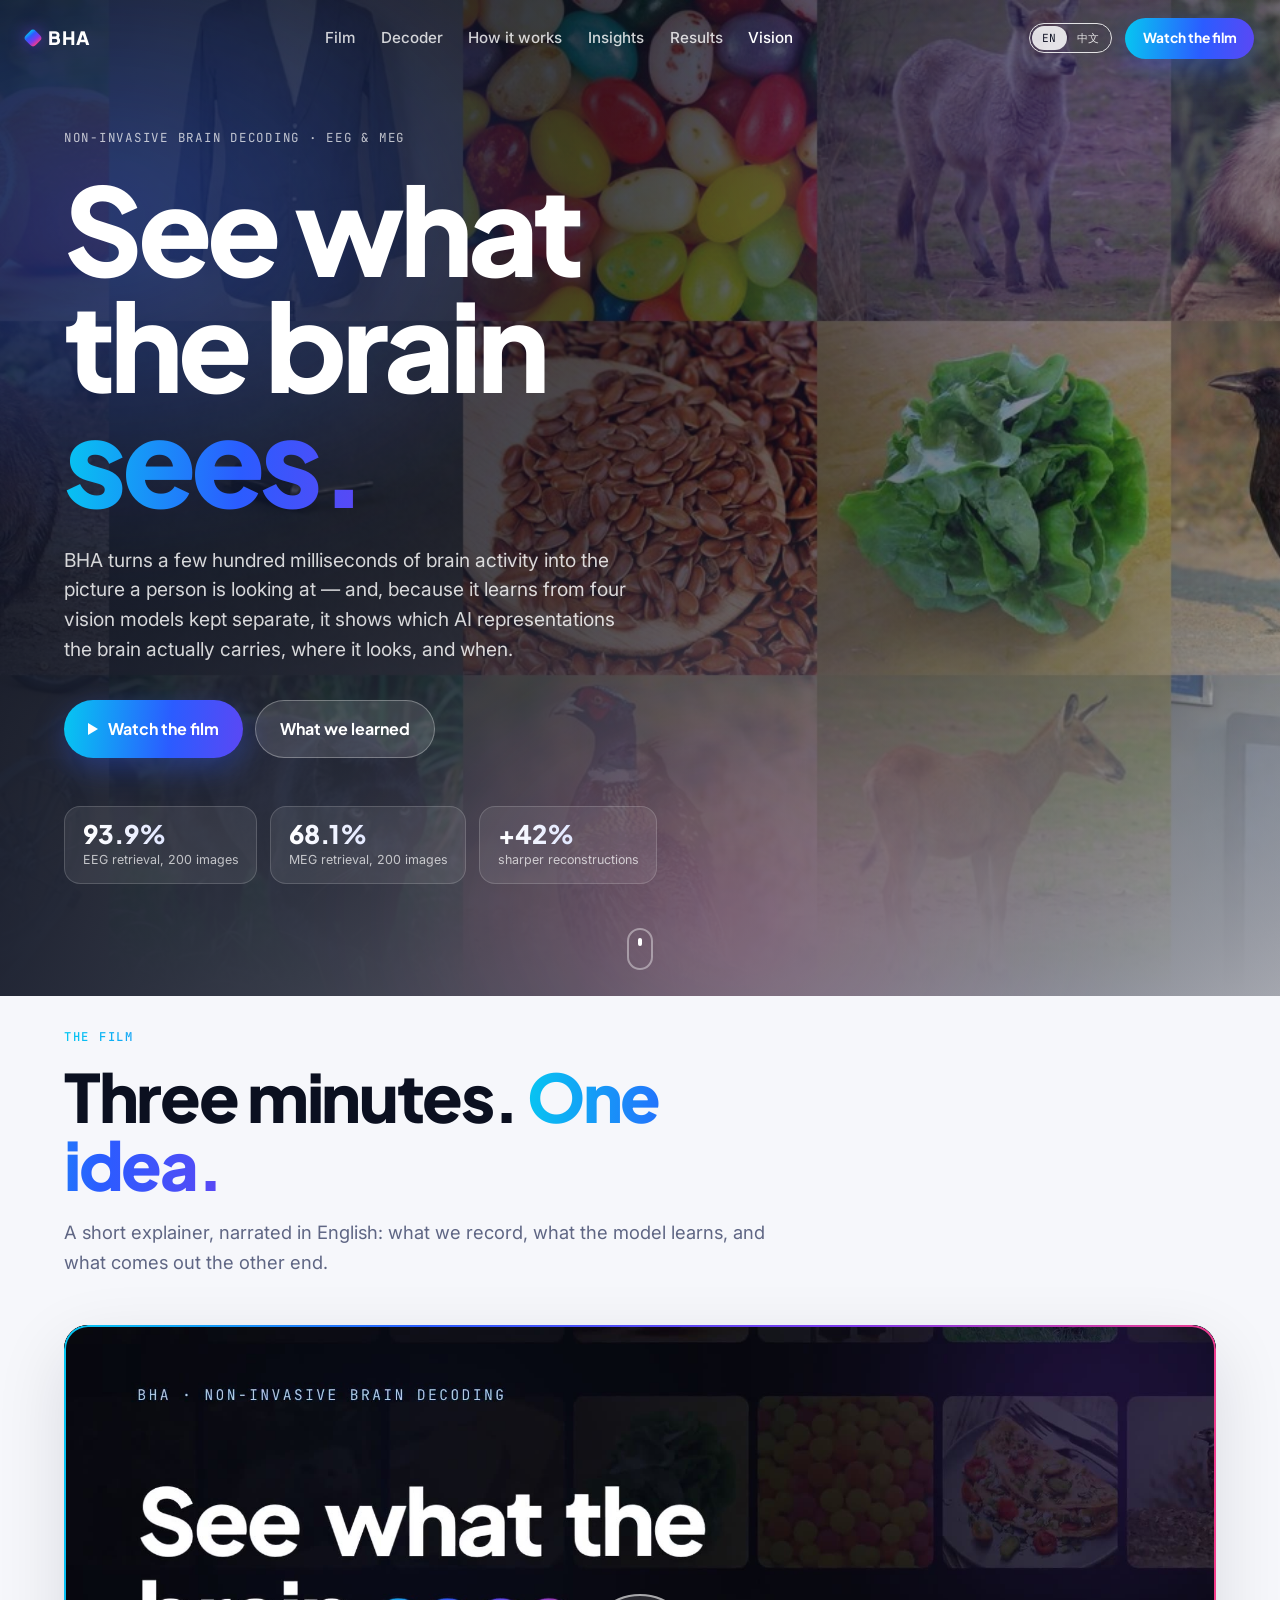
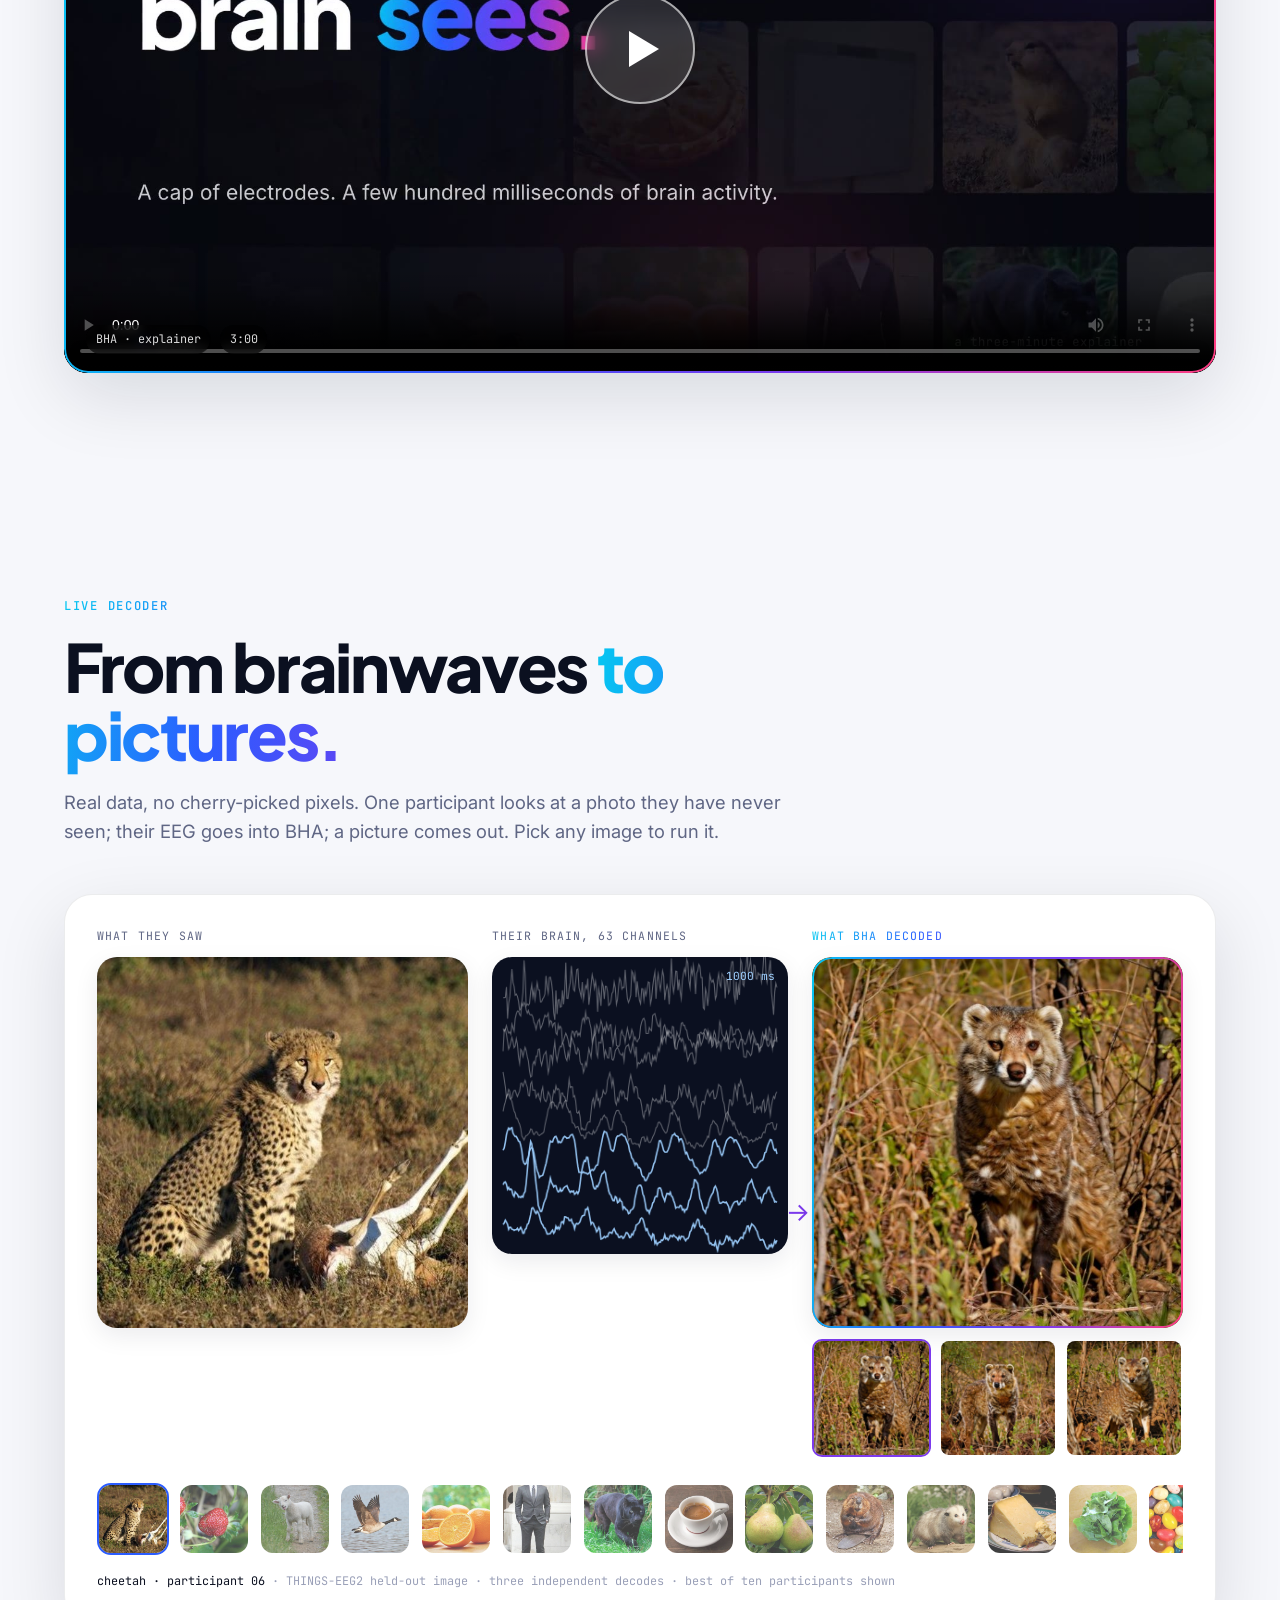
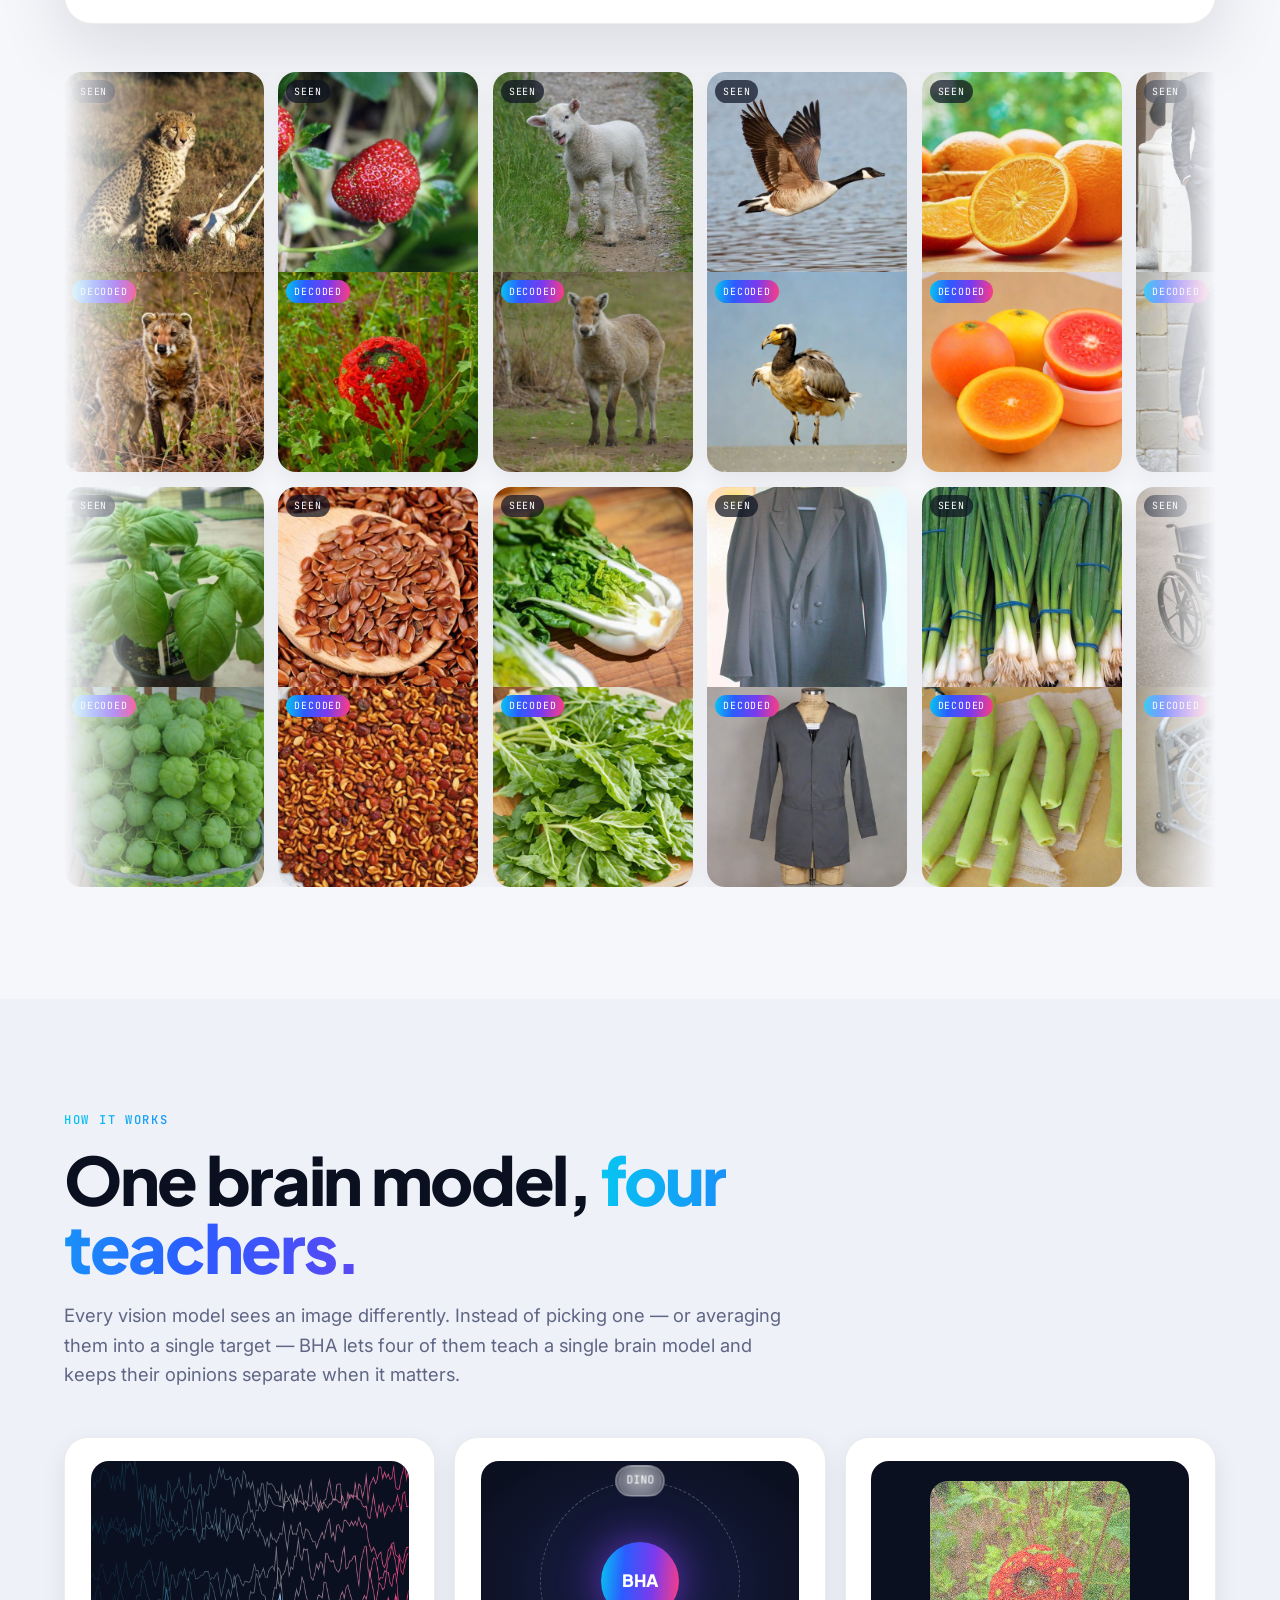
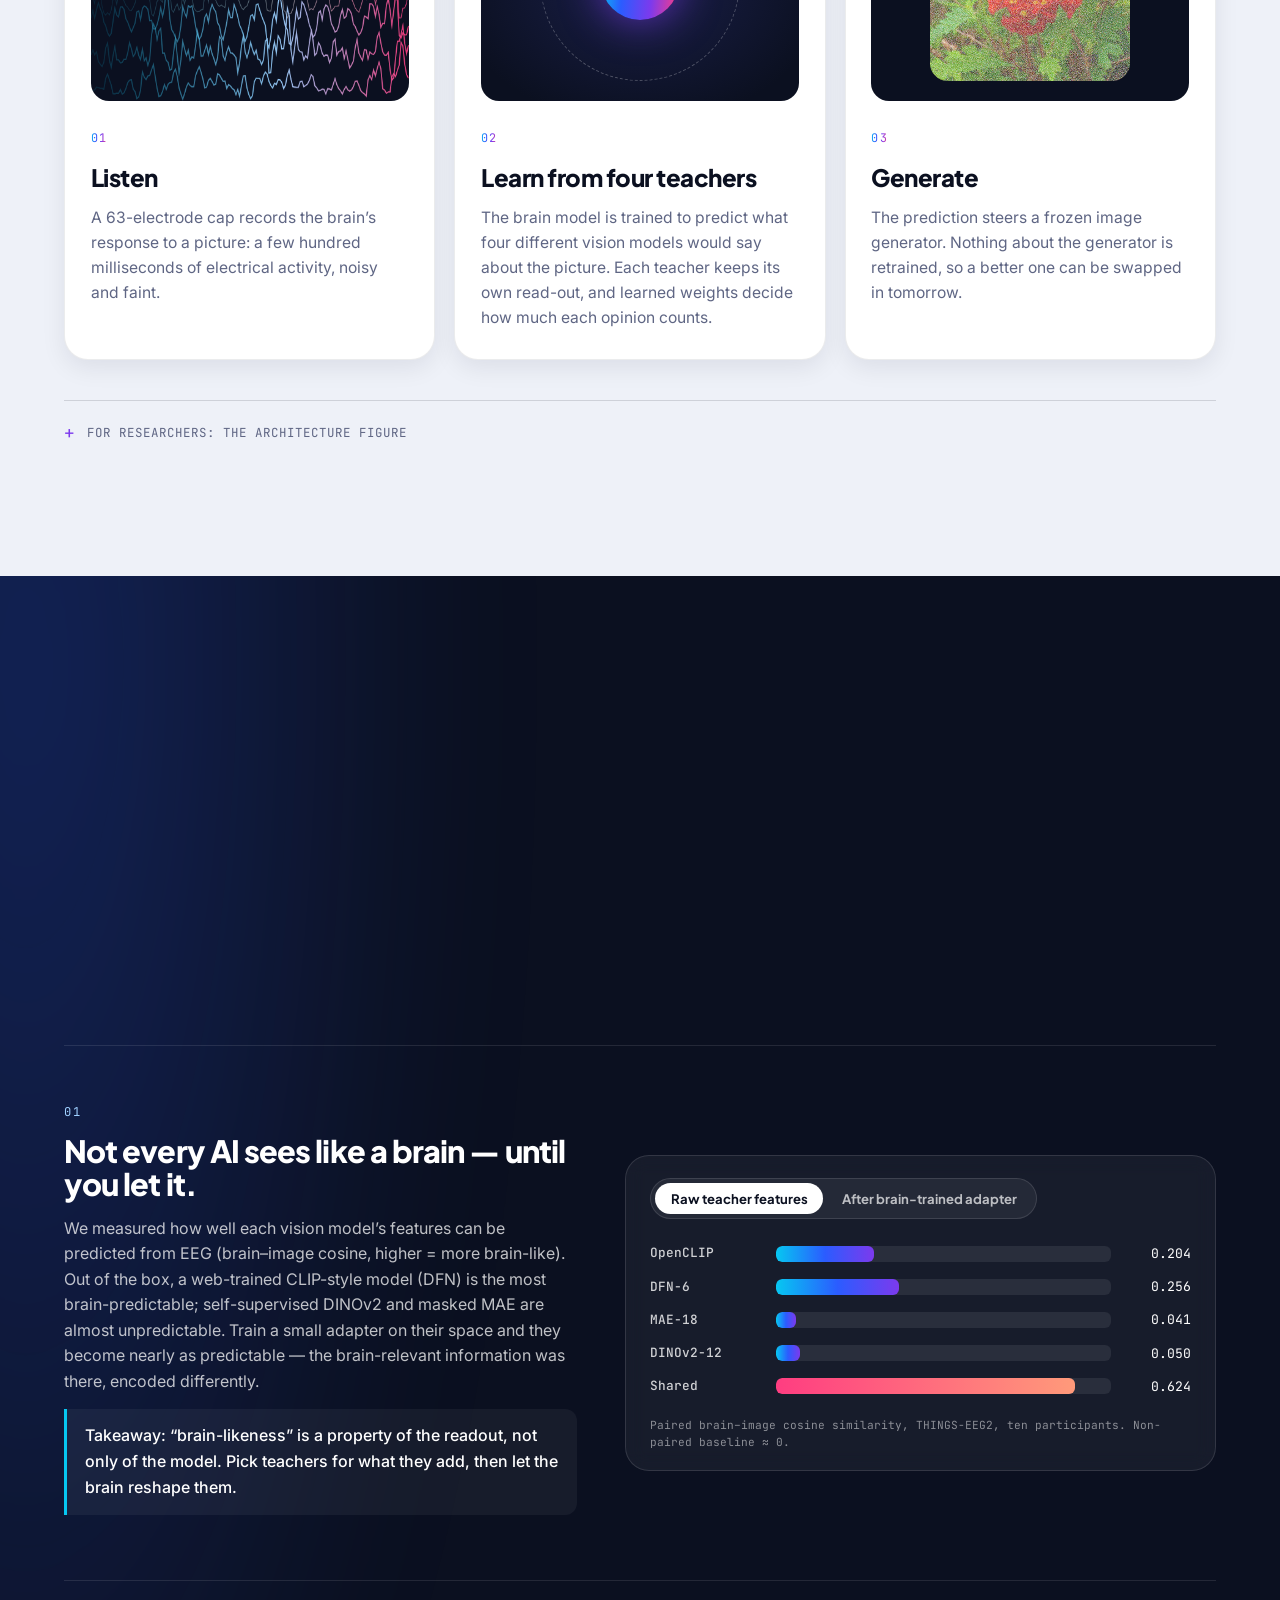
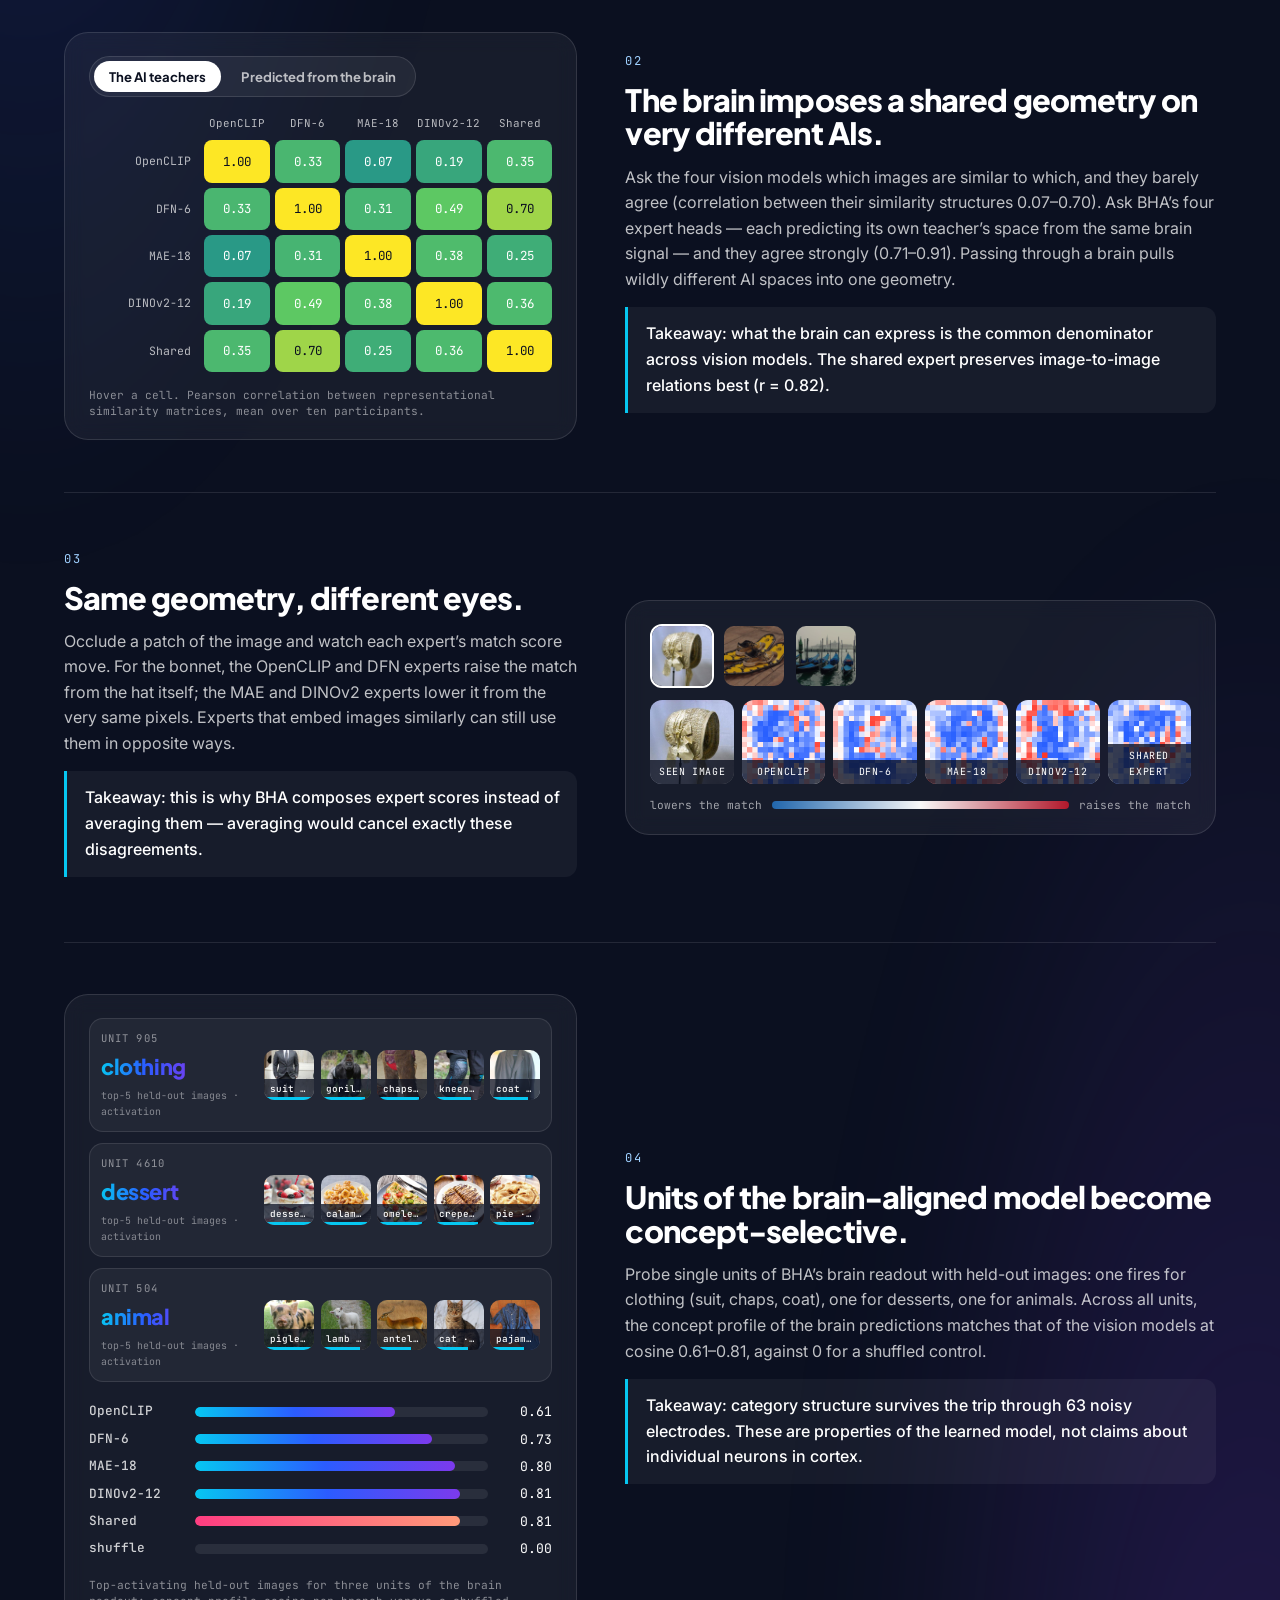
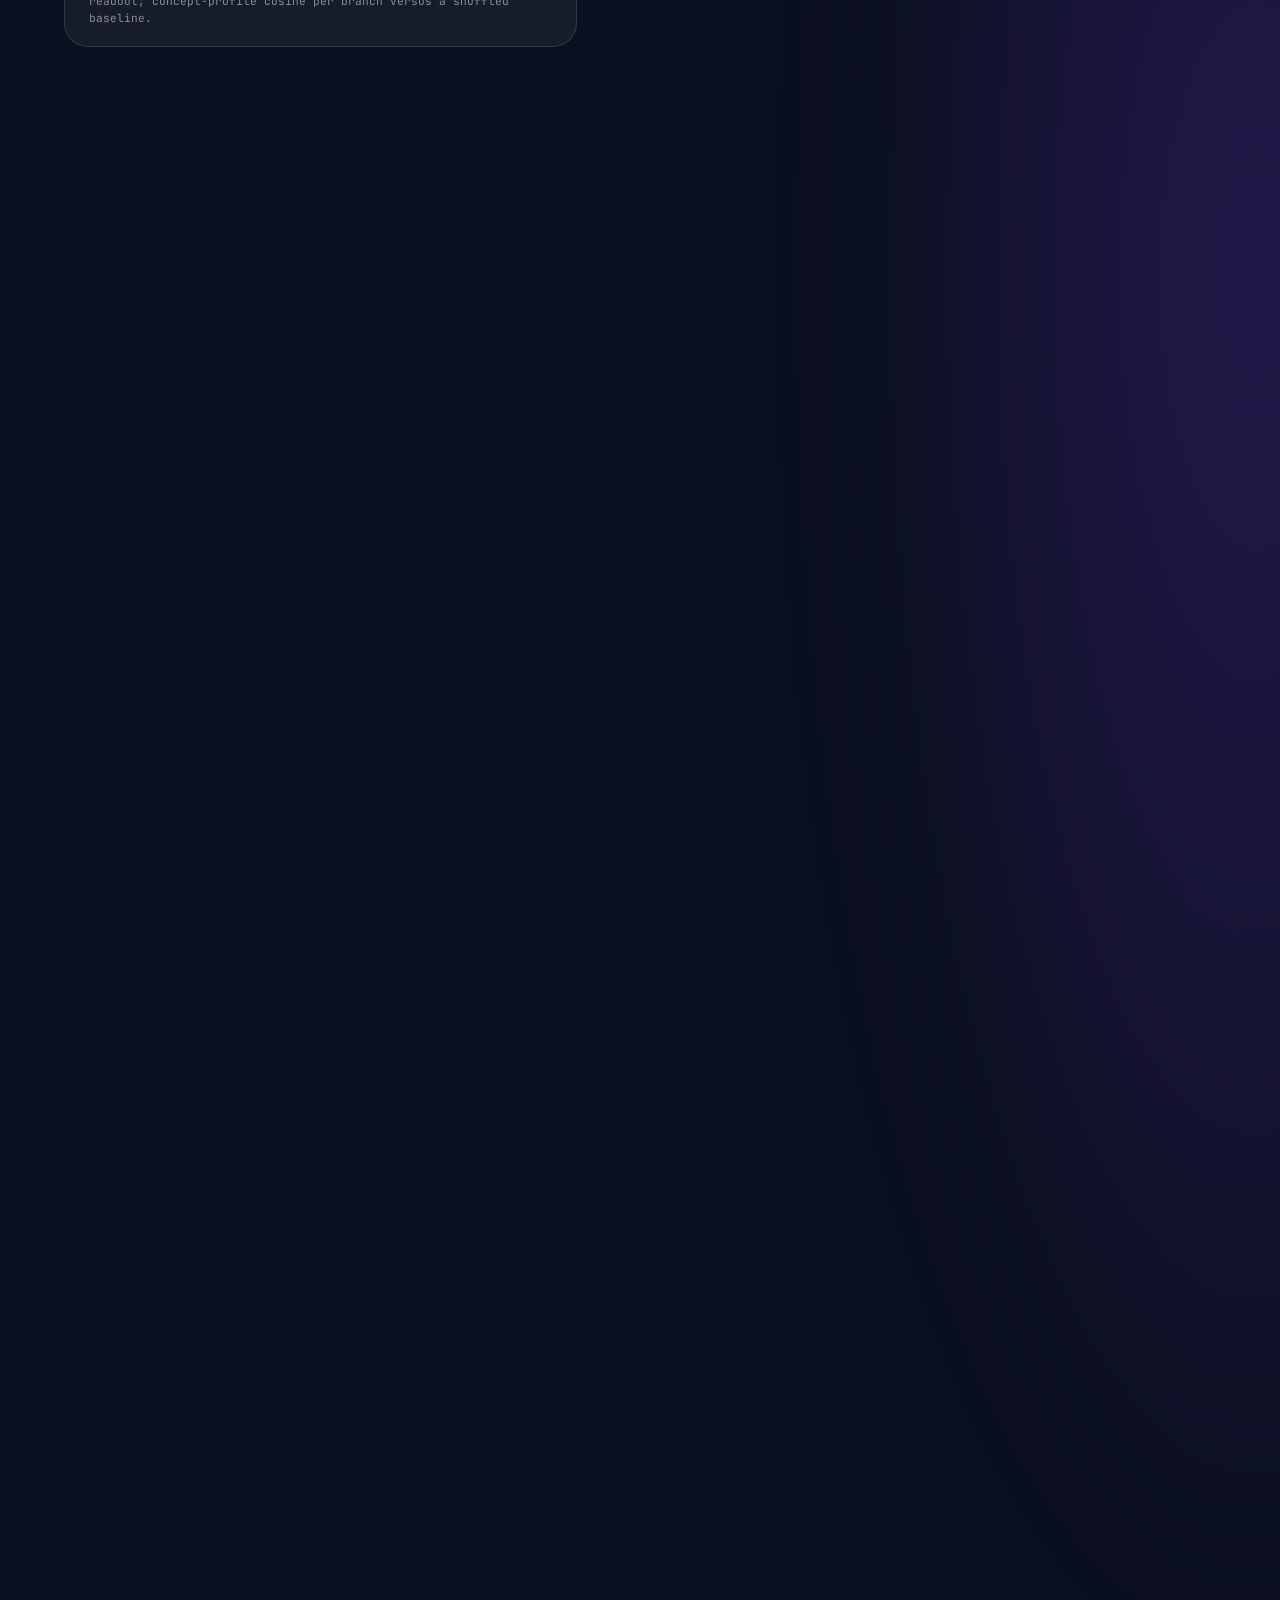
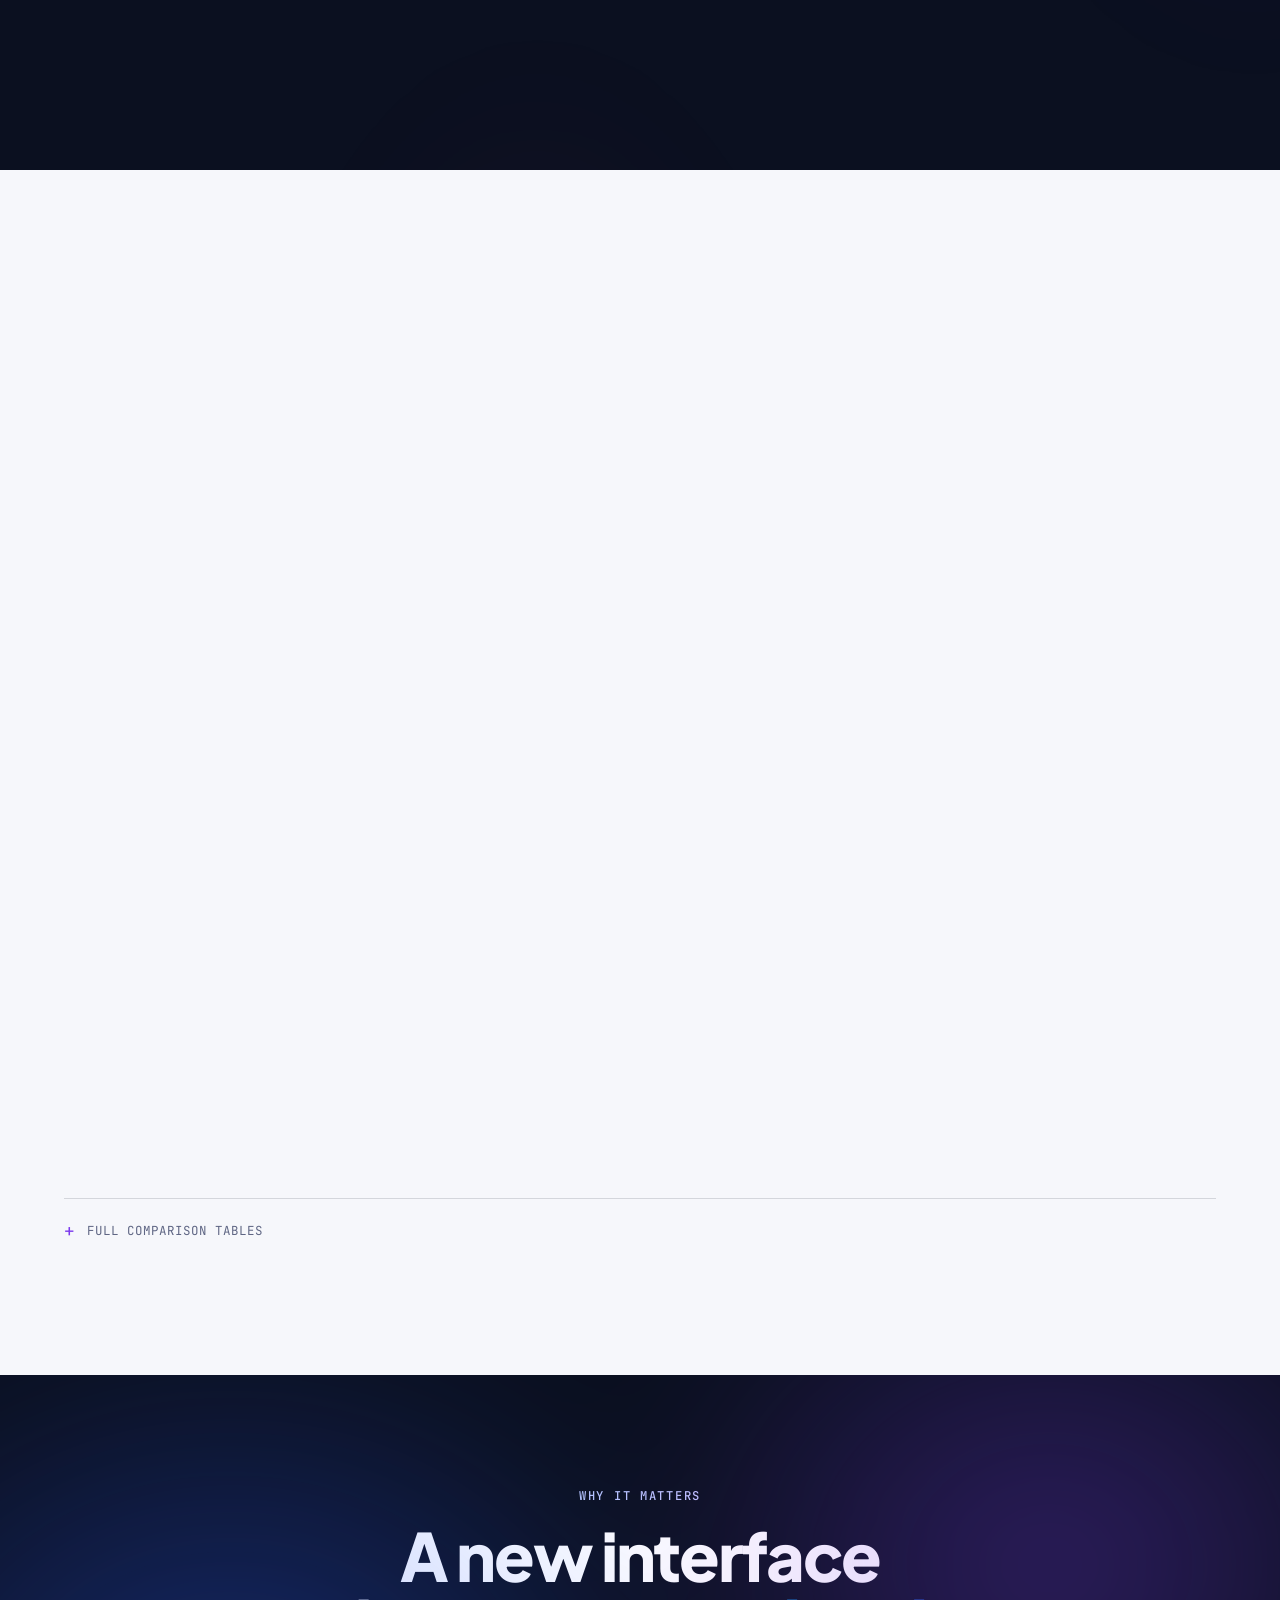
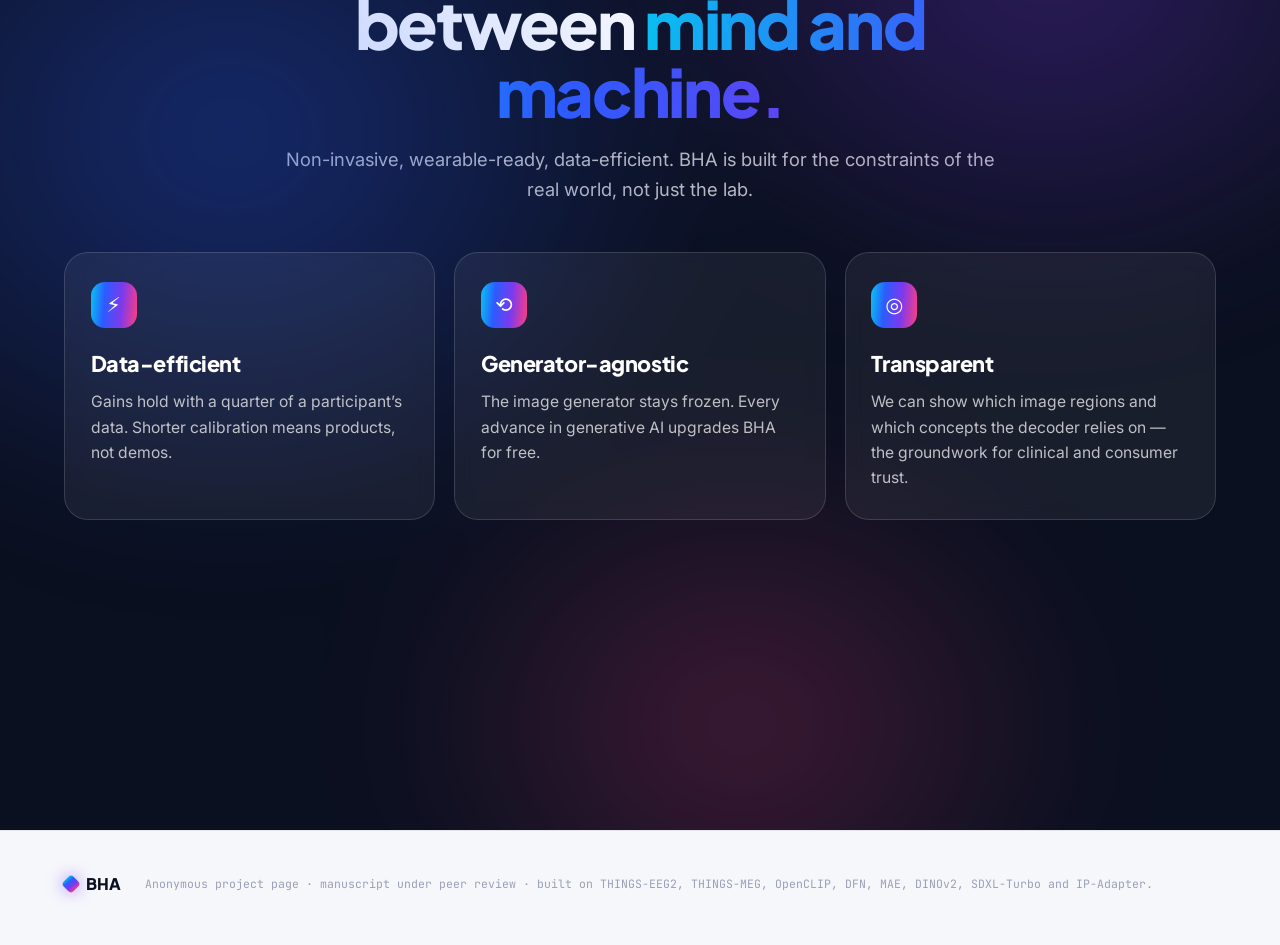
==== commit 2295708c: "Add the AI–BI Insights section: BHA as an instrument, not just a decoder Six lessons with native, in" ====
--- a/index.html
+++ b/index.html
@@ -16,7 +16,7 @@
       href="https://fonts.googleapis.com/css2?family=Plus+Jakarta+Sans:wght@500;600;700;800&family=Inter:wght@400;500;600&family=JetBrains+Mono:wght@400;500&display=swap"
       rel="stylesheet"
     />
-    <link rel="stylesheet" href="styles.css?v=3" />
+    <link rel="stylesheet" href="styles.css?v=5" />
   </head>
   <body>
     <nav class="nav" id="nav">
@@ -25,6 +25,7 @@
         <a href="#film" data-i18n="nav.film">Film</a>
         <a href="#decoder" data-i18n="nav.decoder">Decoder</a>
         <a href="#how" data-i18n="nav.how">How it works</a>
+        <a href="#insights" data-i18n="nav.insights">Insights</a>
         <a href="#results" data-i18n="nav.results">Results</a>
         <a href="#vision" data-i18n="nav.vision">Vision</a>
       </div>
@@ -52,12 +53,11 @@
           <span class="line"><span class="grad" data-i18n="hero.t3">sees.</span></span>
         </h1>
         <p class="hero__sub reveal-h" data-i18n="hero.sub">
-          BHA turns a few hundred milliseconds of brain activity into the picture a person is looking at.
-          No surgery, no implants — a cap of electrodes and one model that learns from four vision models at once.
+          BHA turns a few hundred milliseconds of brain activity into the picture a person is looking at — and, because it learns from four vision models kept separate, it shows which AI representations the brain actually carries, where it looks, and when.
         </p>
         <div class="hero__cta reveal-h">
           <a class="btn btn--grad" href="#film"><span class="btn__play" aria-hidden="true"></span><span data-i18n="hero.cta1">Watch the film</span></a>
-          <a class="btn btn--glass" href="#decoder" data-i18n="hero.cta2">Try the decoder</a>
+          <a class="btn btn--glass" href="#insights" data-i18n="hero.cta2">What we learned</a>
         </div>
         <div class="hero__chips reveal-h">
           <div class="chip"><b>93.9%</b><span data-i18n="chip.eeg">EEG retrieval, 200 images</span></div>
@@ -180,6 +180,135 @@
             <summary data-i18n="how.more">For researchers: the architecture figure</summary>
             <figure class="fig"><img src="imgs/fig-framework.png" alt="BHA architecture figure from the manuscript." width="2000" height="824" loading="lazy" /></figure>
           </details>
+        </div>
+      </section>
+
+
+      <!-- ================= INSIGHTS ================= -->
+      <section id="insights" class="sec sec--ins">
+        <div class="wrap">
+          <div class="sec__head reveal">
+            <p class="kicker" data-i18n="ins.kicker">AI ↔ BI · What BHA reveals</p>
+            <h2 class="h2" data-i18n-html="ins.title">A decoder that is also <span class="grad">an instrument.</span></h2>
+            <p class="lede" data-i18n="ins.lede">Because BHA keeps four AI “views” of every image separate instead of fusing them, it can answer questions no single-teacher decoder can: which AI representations the human brain actually carries, where in the image each one looks, and when the signal arrives. Six things we learned.</p>
+          </div>
+
+          <!-- L1 -->
+          <article class="lesson reveal">
+            <div class="lesson__text">
+              <span class="lesson__n">01</span>
+              <h3 data-i18n="ins.l1.t">Not every AI sees like a brain — until you let it.</h3>
+              <p data-i18n="ins.l1.b">We measured how well each vision model’s features can be predicted from EEG (brain–image cosine, higher = more brain-like). Out of the box, a web-trained CLIP-style model (DFN) is the most brain-predictable; self-supervised DINOv2 and masked MAE are almost unpredictable. Train a small adapter on their space and they become nearly as predictable — the brain-relevant information was there, encoded differently.</p>
+              <p class="lesson__take" data-i18n="ins.l1.k">Takeaway: “brain-likeness” is a property of the readout, not only of the model. Pick teachers for what they add, then let the brain reshape them.</p>
+            </div>
+            <div class="lesson__viz card-ins">
+              <div class="seg" role="tablist">
+                <button type="button" class="seg__btn is-active" data-align="raw" data-i18n="ins.l1.raw">Raw teacher features</button>
+                <button type="button" class="seg__btn" data-align="adapted" data-i18n="ins.l1.adapted">After brain-trained adapter</button>
+              </div>
+              <div class="hbars" id="align-bars"></div>
+              <p class="viz__note" data-i18n="ins.l1.note">Paired brain–image cosine similarity, THINGS-EEG2, ten participants. Non-paired baseline ≈ 0.</p>
+            </div>
+          </article>
+
+          <!-- L2 -->
+          <article class="lesson lesson--rev reveal">
+            <div class="lesson__text">
+              <span class="lesson__n">02</span>
+              <h3 data-i18n="ins.l2.t">The brain imposes a shared geometry on very different AIs.</h3>
+              <p data-i18n="ins.l2.b">Ask the four vision models which images are similar to which, and they barely agree (correlation between their similarity structures 0.07–0.70). Ask BHA’s four expert heads — each predicting its own teacher’s space from the same brain signal — and they agree strongly (0.71–0.91). Passing through a brain pulls wildly different AI spaces into one geometry.</p>
+              <p class="lesson__take" data-i18n="ins.l2.k">Takeaway: what the brain can express is the common denominator across vision models. The shared expert preserves image-to-image relations best (r = 0.82).</p>
+            </div>
+            <div class="lesson__viz card-ins">
+              <div class="seg" role="tablist">
+                <button type="button" class="seg__btn is-active" data-rsm="vfm" data-i18n="ins.l2.vfm">The AI teachers</button>
+                <button type="button" class="seg__btn" data-rsm="bha" data-i18n="ins.l2.bha">Predicted from the brain</button>
+              </div>
+              <div class="heat" id="rsm"></div>
+              <p class="viz__note" id="rsm-note" data-i18n="ins.l2.note">Hover a cell. Pearson correlation between representational similarity matrices, mean over ten participants.</p>
+            </div>
+          </article>
+
+          <!-- L3 -->
+          <article class="lesson reveal">
+            <div class="lesson__text">
+              <span class="lesson__n">03</span>
+              <h3 data-i18n="ins.l3.t">Same geometry, different eyes.</h3>
+              <p data-i18n="ins.l3.b">Occlude a patch of the image and watch each expert’s match score move. For the bonnet, the OpenCLIP and DFN experts raise the match from the hat itself; the MAE and DINOv2 experts lower it from the very same pixels. Experts that embed images similarly can still use them in opposite ways.</p>
+              <p class="lesson__take" data-i18n="ins.l3.k">Takeaway: this is why BHA composes expert scores instead of averaging them — averaging would cancel exactly these disagreements.</p>
+            </div>
+            <div class="lesson__viz card-ins">
+              <div class="attr__picks" id="attr-picks"></div>
+              <div class="attr__row" id="attr-row"></div>
+              <div class="attr__legend"><span data-i18n="ins.l3.neg">lowers the match</span><i></i><span data-i18n="ins.l3.pos">raises the match</span></div>
+            </div>
+          </article>
+
+          <!-- L4 -->
+          <article class="lesson lesson--rev reveal">
+            <div class="lesson__text">
+              <span class="lesson__n">04</span>
+              <h3 data-i18n="ins.l4.t">Units of the brain-aligned model become concept-selective.</h3>
+              <p data-i18n="ins.l4.b">Probe single units of BHA’s brain readout with held-out images: one fires for clothing (suit, chaps, coat), one for desserts, one for animals. Across all units, the concept profile of the brain predictions matches that of the vision models at cosine 0.61–0.81, against 0 for a shuffled control.</p>
+              <p class="lesson__take" data-i18n="ins.l4.k">Takeaway: category structure survives the trip through 63 noisy electrodes. These are properties of the learned model, not claims about individual neurons in cortex.</p>
+            </div>
+            <div class="lesson__viz card-ins">
+              <div class="units" id="units"></div>
+              <div class="hbars hbars--mini" id="concept-bars"></div>
+              <p class="viz__note" data-i18n="ins.l4.note">Top-activating held-out images for three units of the brain readout; concept-profile cosine per branch versus a shuffled baseline.</p>
+            </div>
+          </article>
+
+          <!-- L5 -->
+          <article class="lesson reveal">
+            <div class="lesson__text">
+              <span class="lesson__n">05</span>
+              <h3 data-i18n="ins.l5.t">When the brain speaks: two windows, 100 and 220 ms.</h3>
+              <p data-i18n="ins.l5.b">Delete a 50 ms slice of the recording and re-run the frozen model. Two slices matter: around 100 ms and around 220 ms after the image appears, where deleting costs up to 60 points of accuracy. The DFN expert and the composed BHA output depend on these windows far more than the DINOv2 and MAE experts — the same pattern on EEG and MEG.</p>
+              <p class="lesson__take" data-i18n="ins.l5.k">Takeaway: the decoder keys on the earliest visual responses, not on late cognition — and different AI teachers tap different moments of the response.</p>
+            </div>
+            <div class="lesson__viz card-ins">
+              <div class="seg" role="tablist">
+                <button type="button" class="seg__btn is-active" data-temporal="eeg">THINGS-EEG2</button>
+                <button type="button" class="seg__btn" data-temporal="meg">THINGS-MEG</button>
+              </div>
+              <div class="tchart">
+                <svg id="tchart-del" viewBox="0 0 520 300" role="img" aria-label="Accuracy lost when a 50 ms window is deleted, versus window center."></svg>
+                <svg id="tchart-keep" viewBox="0 0 520 300" role="img" aria-label="Accuracy when only a 50 ms window is kept, versus window center."></svg>
+              </div>
+              <div class="tlegend" id="tlegend"></div>
+              <p class="viz__note" data-i18n="ins.l5.note">Left: accuracy lost when a 50 ms window is deleted. Right: accuracy when only that window is kept. Mean over participants; bands show ±1 SD for the composed output.</p>
+            </div>
+          </article>
+
+          <!-- L6 -->
+          <article class="lesson lesson--rev reveal">
+            <div class="lesson__text">
+              <span class="lesson__n">06</span>
+              <h3 data-i18n="ins.l6.t">Two results you can take to your own decoder.</h3>
+              <p data-i18n="ins.l6.b">First, a bound: with K teachers whose errors are uncorrelated, the teacher-error part of the alignment risk shrinks by a factor of K — diversity is worth more than another epoch. Second, a trap: adapting the visual target to the brain raised brain–image agreement from 0.22 to 0.48 and retrieval from 30.1% to 37.8%, yet made reconstructions less recognisable (CLIP identification 0.754 → 0.706).</p>
+              <p class="lesson__take" data-i18n="ins.l6.k">Takeaway: features that discriminate images drift away from what a frozen generator expects. Keep one prediction space per task — exactly what BHA does.</p>
+            </div>
+            <div class="lesson__viz card-ins">
+              <div class="trap">
+                <div class="trap__row"><span data-i18n="ins.l6.a">Brain–image agreement</span><b>0.22 → 0.48</b><i class="up">▲</i></div>
+                <div class="trap__row"><span data-i18n="ins.l6.r">Retrieval Top-1</span><b>30.1% → 37.8%</b><i class="up">▲</i></div>
+                <div class="trap__row"><span data-i18n="ins.l6.c">Reconstruction identification (CLIP)</span><b>0.754 → 0.706</b><i class="down">▼</i></div>
+              </div>
+              <p class="viz__note" data-i18n="ins.l6.note">Effect of adapting the visual target toward brain signals, same backbone, same generator.</p>
+            </div>
+          </article>
+
+          <div class="diff reveal">
+            <h3 data-i18n="diff.t">What is actually different from a typical brain decoder</h3>
+            <div class="diff__grid">
+              <div class="diff__head" data-i18n="diff.h0"></div><div class="diff__head" data-i18n="diff.h1">Typical decoder</div><div class="diff__head diff__head--ours">BHA</div>
+              <div data-i18n="diff.r1">Supervision</div><div data-i18n="diff.r1a">One vision model (usually CLIP), or several fused into one target</div><div class="diff__ours" data-i18n="diff.r1b">Four teachers, kept separate; the brain encoder and the fused target learned jointly</div>
+              <div data-i18n="diff.r2">Decision</div><div data-i18n="diff.r2a">One similarity score in one space</div><div class="diff__ours" data-i18n="diff.r2b">Scores from each teacher’s own space, composed with learned weights</div>
+              <div data-i18n="diff.r3">Generator</div><div data-i18n="diff.r3a">Fine-tuned or adapted to brain features</div><div class="diff__ours" data-i18n="diff.r3b">Frozen; native semantic and spatial conditions predicted separately</div>
+              <div data-i18n="diff.r4">What you learn</div><div data-i18n="diff.r4a">An accuracy number</div><div class="diff__ours" data-i18n="diff.r4b">Which AI representations the brain carries, where each looks, when the signal arrives — plus the number</div>
+            </div>
+          </div>
         </div>
       </section>
 
@@ -285,7 +414,7 @@
       </div>
     </footer>
 
-    <script src="i18n.js?v=4"></script>
-    <script src="script.js?v=4" defer></script>
+    <script src="i18n.js?v=5"></script>
+    <script src="script.js?v=5" defer></script>
   </body>
 </html>
--- a/styles.css
+++ b/styles.css
@@ -1638,3 +1638,619 @@
     transform: none;
   }
 }
+
+/* ---------- insights ---------- */
+.sec--ins {
+  background: #0b1020;
+  color: #fff;
+  overflow: hidden;
+  position: relative;
+}
+
+.sec--ins::before {
+  content: "";
+  position: absolute;
+  inset: -30%;
+  background:
+    radial-gradient(30% 30% at 20% 20%, rgba(43, 92, 255, 0.25), transparent 70%),
+    radial-gradient(28% 28% at 80% 60%, rgba(124, 58, 237, 0.22), transparent 70%),
+    radial-gradient(22% 22% at 45% 95%, rgba(255, 61, 129, 0.16), transparent 70%);
+  filter: blur(70px);
+  pointer-events: none;
+}
+
+.sec--ins .wrap {
+  position: relative;
+}
+
+.sec--ins .h2 {
+  color: #fff;
+}
+
+.sec--ins .lede {
+  color: rgba(255, 255, 255, 0.72);
+}
+
+.sec--ins .kicker {
+  background: linear-gradient(90deg, #9fd0ff, #d9b8ff);
+  -webkit-background-clip: text;
+  background-clip: text;
+}
+
+.lesson {
+  display: grid;
+  grid-template-columns: 1fr 1.15fr;
+  gap: 3rem;
+  align-items: center;
+  padding: 3.2rem 0;
+  border-top: 1px solid rgba(255, 255, 255, 0.1);
+}
+
+.lesson--rev .lesson__text {
+  order: 2;
+}
+
+.lesson__n {
+  font-family: var(--mono);
+  font-size: 0.76rem;
+  letter-spacing: 0.14em;
+  color: #9fd0ff;
+}
+
+.lesson__text h3 {
+  font-family: var(--head);
+  font-weight: 800;
+  font-size: clamp(1.5rem, 2.4vw, 2.1rem);
+  letter-spacing: -0.03em;
+  line-height: 1.1;
+  margin: 0.6rem 0 0.9rem;
+}
+
+.lesson__text p {
+  color: rgba(255, 255, 255, 0.74);
+  margin: 0 0 0.9rem;
+  font-size: 1rem;
+}
+
+.lesson__take {
+  padding: 0.9rem 1.1rem;
+  border-left: 3px solid var(--g4);
+  background: rgba(255, 255, 255, 0.05);
+  border-radius: 0 12px 12px 0;
+  color: #fff !important;
+  font-weight: 500;
+}
+
+.card-ins {
+  background: rgba(255, 255, 255, 0.05);
+  border: 1px solid rgba(255, 255, 255, 0.12);
+  border-radius: 24px;
+  padding: 1.4rem 1.5rem 1.2rem;
+  backdrop-filter: blur(10px);
+}
+
+.card-ins--tight {
+  padding: 1rem;
+}
+
+.seg {
+  display: inline-flex;
+  gap: 4px;
+  padding: 4px;
+  border-radius: 999px;
+  background: rgba(255, 255, 255, 0.06);
+  border: 1px solid rgba(255, 255, 255, 0.12);
+  margin-bottom: 1.1rem;
+}
+
+.seg__btn {
+  font-family: var(--head);
+  font-weight: 700;
+  font-size: 0.82rem;
+  padding: 0.45rem 0.95rem;
+  border-radius: 999px;
+  border: 0;
+  background: transparent;
+  color: rgba(255, 255, 255, 0.7);
+  cursor: pointer;
+  transition: background 0.2s, color 0.2s;
+}
+
+.seg__btn.is-active {
+  background: #fff;
+  color: var(--ink);
+}
+
+.viz__note {
+  font-family: var(--mono);
+  font-size: 0.7rem;
+  color: rgba(255, 255, 255, 0.5);
+  margin: 0.9rem 0 0;
+  line-height: 1.5;
+}
+
+.hbars .bar {
+  grid-template-columns: 110px 1fr 64px;
+}
+
+.hbars .bar__name {
+  color: rgba(255, 255, 255, 0.8);
+  font-family: var(--mono);
+  font-size: 0.8rem;
+}
+
+.hbars .bar__track {
+  background: rgba(255, 255, 255, 0.08);
+}
+
+.hbars .bar__fill {
+  background: linear-gradient(90deg, #06c7f1, #2b5cff, #7c3aed);
+  transition: width 0.9s var(--ease);
+}
+
+.hbars .bar--shared .bar__fill {
+  background: linear-gradient(90deg, #ff3d81, #ff9a7a);
+}
+
+.hbars .bar__v {
+  color: #fff;
+}
+
+.hbars--mini .bar {
+  grid-template-columns: 90px 1fr 48px;
+  padding: 0.2rem 0;
+}
+
+.hbars--mini .bar__track {
+  height: 10px;
+}
+
+.heat {
+  display: grid;
+  grid-template-columns: 110px repeat(5, 1fr);
+  gap: 5px;
+  align-items: center;
+}
+
+.heat__lab {
+  font-family: var(--mono);
+  font-size: 0.72rem;
+  color: rgba(255, 255, 255, 0.7);
+  text-align: right;
+  padding-right: 0.5rem;
+}
+
+.heat__top {
+  font-family: var(--mono);
+  font-size: 0.68rem;
+  color: rgba(255, 255, 255, 0.7);
+  text-align: center;
+  padding-bottom: 0.2rem;
+}
+
+.heat__cell {
+  aspect-ratio: 1.55;
+  border-radius: 8px;
+  display: grid;
+  place-items: center;
+  font-family: var(--mono);
+  font-size: 0.78rem;
+  color: #0b1020;
+  transition: background 0.8s var(--ease), transform 0.2s;
+  cursor: default;
+}
+
+.heat__cell:hover {
+  transform: scale(1.06);
+  outline: 2px solid #fff;
+}
+
+.attr__picks {
+  display: flex;
+  gap: 0.5rem;
+  margin-bottom: 0.8rem;
+}
+
+.attr__pick {
+  width: 64px;
+  height: 64px;
+  border-radius: 12px;
+  overflow: hidden;
+  border: 2px solid transparent;
+  padding: 0;
+  background: none;
+  cursor: pointer;
+  opacity: 0.7;
+  transition: opacity 0.2s, border-color 0.2s;
+}
+
+.attr__pick img {
+  width: 100%;
+  height: 100%;
+  object-fit: cover;
+}
+
+.attr__pick.is-active {
+  opacity: 1;
+  border-color: #fff;
+}
+
+.attr__row {
+  display: grid;
+  grid-template-columns: repeat(6, 1fr);
+  gap: 0.5rem;
+}
+
+.attr__tile {
+  position: relative;
+  border-radius: 12px;
+  overflow: hidden;
+  aspect-ratio: 1;
+}
+
+.attr__tile img {
+  width: 100%;
+  height: 100%;
+  object-fit: cover;
+  transition: transform 0.4s var(--ease);
+}
+
+.attr__tile:hover img {
+  transform: scale(1.06);
+}
+
+.attr__tile span {
+  position: absolute;
+  left: 0;
+  right: 0;
+  bottom: 0;
+  padding: 0.25rem 0.4rem;
+  font-family: var(--mono);
+  font-size: 0.62rem;
+  letter-spacing: 0.06em;
+  text-transform: uppercase;
+  background: rgba(11, 16, 32, 0.78);
+  color: #fff;
+  text-align: center;
+}
+
+.attr__legend {
+  display: flex;
+  align-items: center;
+  gap: 0.6rem;
+  margin-top: 0.8rem;
+  font-family: var(--mono);
+  font-size: 0.7rem;
+  color: rgba(255, 255, 255, 0.6);
+}
+
+.attr__legend i {
+  flex: 1;
+  height: 8px;
+  border-radius: 4px;
+  background: linear-gradient(90deg, #2166ac, #f7f7f7, #b2182b);
+}
+
+.neurons {
+  display: grid;
+  gap: 0.5rem;
+}
+
+.neurons figure {
+  margin: 0;
+  border-radius: 12px;
+  overflow: hidden;
+  background: #fff;
+}
+
+.neurons img {
+  width: 100%;
+  display: block;
+}
+
+.temporal {
+  margin: 0;
+  border-radius: 12px;
+  overflow: hidden;
+  background: #fff;
+}
+
+.temporal img {
+  width: 100%;
+  display: block;
+}
+
+.trap__row {
+  display: grid;
+  grid-template-columns: 1fr auto 24px;
+  gap: 1rem;
+  align-items: center;
+  padding: 0.9rem 0;
+  border-top: 1px solid rgba(255, 255, 255, 0.1);
+  color: rgba(255, 255, 255, 0.8);
+}
+
+.trap__row:first-child {
+  border-top: 0;
+}
+
+.trap__row b {
+  font-family: var(--mono);
+  font-size: 1.05rem;
+  color: #fff;
+}
+
+.trap__row i {
+  font-style: normal;
+  text-align: center;
+}
+
+.trap__row .up {
+  color: #4ade80;
+}
+
+.trap__row .down {
+  color: #ff3d81;
+}
+
+.diff {
+  margin-top: 3.5rem;
+  padding-top: 3rem;
+  border-top: 1px solid rgba(255, 255, 255, 0.1);
+}
+
+.diff h3 {
+  font-family: var(--head);
+  font-weight: 800;
+  font-size: clamp(1.5rem, 2.6vw, 2.2rem);
+  letter-spacing: -0.03em;
+  margin: 0 0 1.4rem;
+}
+
+.diff__grid {
+  display: grid;
+  grid-template-columns: 150px 1fr 1.2fr;
+  gap: 1px;
+  background: rgba(255, 255, 255, 0.1);
+  border: 1px solid rgba(255, 255, 255, 0.1);
+  border-radius: 16px;
+  overflow: hidden;
+}
+
+.diff__grid > div {
+  background: #0f1426;
+  padding: 1rem 1.1rem;
+  font-size: 0.95rem;
+  color: rgba(255, 255, 255, 0.75);
+}
+
+.diff__grid > div:nth-child(3n + 1) {
+  font-family: var(--mono);
+  font-size: 0.74rem;
+  letter-spacing: 0.1em;
+  text-transform: uppercase;
+  color: rgba(255, 255, 255, 0.55);
+}
+
+.diff__head {
+  font-family: var(--head) !important;
+  font-weight: 700;
+  font-size: 0.9rem !important;
+  text-transform: none !important;
+  letter-spacing: 0 !important;
+  color: rgba(255, 255, 255, 0.6) !important;
+}
+
+.diff__head--ours,
+.diff__ours {
+  background: rgba(124, 58, 237, 0.18) !important;
+  color: #fff !important;
+}
+
+@media (max-width: 1000px) {
+  .lesson {
+    grid-template-columns: 1fr;
+    gap: 1.6rem;
+  }
+  .lesson--rev .lesson__text {
+    order: 0;
+  }
+  .diff__grid {
+    grid-template-columns: 1fr;
+  }
+  .diff__grid > div:nth-child(3n + 1) {
+    padding-bottom: 0.2rem;
+  }
+  .diff__head:first-child {
+    display: none;
+  }
+}
+
+@media (max-width: 720px) {
+  .heat {
+    grid-template-columns: 70px repeat(5, 1fr);
+  }
+  .heat__cell {
+    font-size: 0.6rem;
+  }
+  .attr__row {
+    grid-template-columns: repeat(3, 1fr);
+  }
+}
+
+/* native insight visuals */
+.attr__tile canvas {
+  width: 100%;
+  height: 100%;
+  display: block;
+  image-rendering: auto;
+}
+
+.units {
+  display: grid;
+  gap: 0.7rem;
+  margin-bottom: 1rem;
+}
+
+.unit {
+  display: grid;
+  grid-template-columns: 150px 1fr;
+  gap: 0.8rem;
+  align-items: center;
+  padding: 0.7rem;
+  border-radius: 14px;
+  background: rgba(255, 255, 255, 0.05);
+  border: 1px solid rgba(255, 255, 255, 0.1);
+}
+
+.unit__tag {
+  display: flex;
+  flex-direction: column;
+  gap: 0.2rem;
+}
+
+.unit__id {
+  font-family: var(--mono);
+  font-size: 0.66rem;
+  letter-spacing: 0.1em;
+  text-transform: uppercase;
+  color: rgba(255, 255, 255, 0.5);
+}
+
+.unit__concept {
+  font-family: var(--head);
+  font-weight: 800;
+  font-size: 1.35rem;
+  letter-spacing: -0.02em;
+  background: var(--grad);
+  -webkit-background-clip: text;
+  background-clip: text;
+  color: transparent;
+}
+
+.unit__sub {
+  font-family: var(--mono);
+  font-size: 0.62rem;
+  color: rgba(255, 255, 255, 0.45);
+}
+
+.unit__imgs {
+  display: grid;
+  grid-template-columns: repeat(5, 1fr);
+  gap: 0.4rem;
+}
+
+.unit__img {
+  position: relative;
+  aspect-ratio: 1;
+  border-radius: 10px;
+  overflow: hidden;
+}
+
+.unit__img img {
+  width: 100%;
+  height: 100%;
+  object-fit: cover;
+}
+
+.unit__img b {
+  position: absolute;
+  left: 0;
+  right: 0;
+  bottom: 0;
+  padding: 0.2rem 0.35rem;
+  font-family: var(--mono);
+  font-weight: 500;
+  font-size: 0.58rem;
+  background: rgba(11, 16, 32, 0.75);
+  color: #fff;
+  white-space: nowrap;
+  overflow: hidden;
+  text-overflow: ellipsis;
+}
+
+.unit__img i {
+  position: absolute;
+  left: 0;
+  bottom: 0;
+  height: 3px;
+  background: var(--g4);
+}
+
+.tchart {
+  display: grid;
+  grid-template-columns: 1fr 1fr;
+  gap: 0.6rem;
+}
+
+.tchart svg {
+  width: 100%;
+  height: auto;
+  display: block;
+  font-family: var(--mono);
+}
+
+.tchart .ax {
+  stroke: rgba(255, 255, 255, 0.14);
+}
+
+.tchart .tick {
+  fill: rgba(255, 255, 255, 0.55);
+  font-size: 11px;
+}
+
+.tchart .ttl {
+  fill: rgba(255, 255, 255, 0.8);
+  font-size: 12px;
+  letter-spacing: 0.08em;
+  text-transform: uppercase;
+}
+
+.tchart .ln {
+  fill: none;
+  stroke-width: 2;
+  stroke-linejoin: round;
+  stroke-linecap: round;
+}
+
+.tchart .band {
+  opacity: 0.18;
+}
+
+.tchart .mark {
+  stroke: rgba(255, 255, 255, 0.35);
+  stroke-dasharray: 3 4;
+}
+
+.tchart .mlab {
+  fill: rgba(255, 255, 255, 0.7);
+  font-size: 11px;
+}
+
+.tlegend {
+  display: flex;
+  flex-wrap: wrap;
+  gap: 0.4rem 1rem;
+  margin-top: 0.6rem;
+  font-family: var(--mono);
+  font-size: 0.68rem;
+  color: rgba(255, 255, 255, 0.7);
+}
+
+.tlegend i {
+  display: inline-block;
+  width: 16px;
+  height: 3px;
+  border-radius: 2px;
+  margin-right: 0.35rem;
+  vertical-align: middle;
+}
+
+@media (max-width: 720px) {
+  .tchart {
+    grid-template-columns: 1fr;
+  }
+  .unit {
+    grid-template-columns: 1fr;
+  }
+}
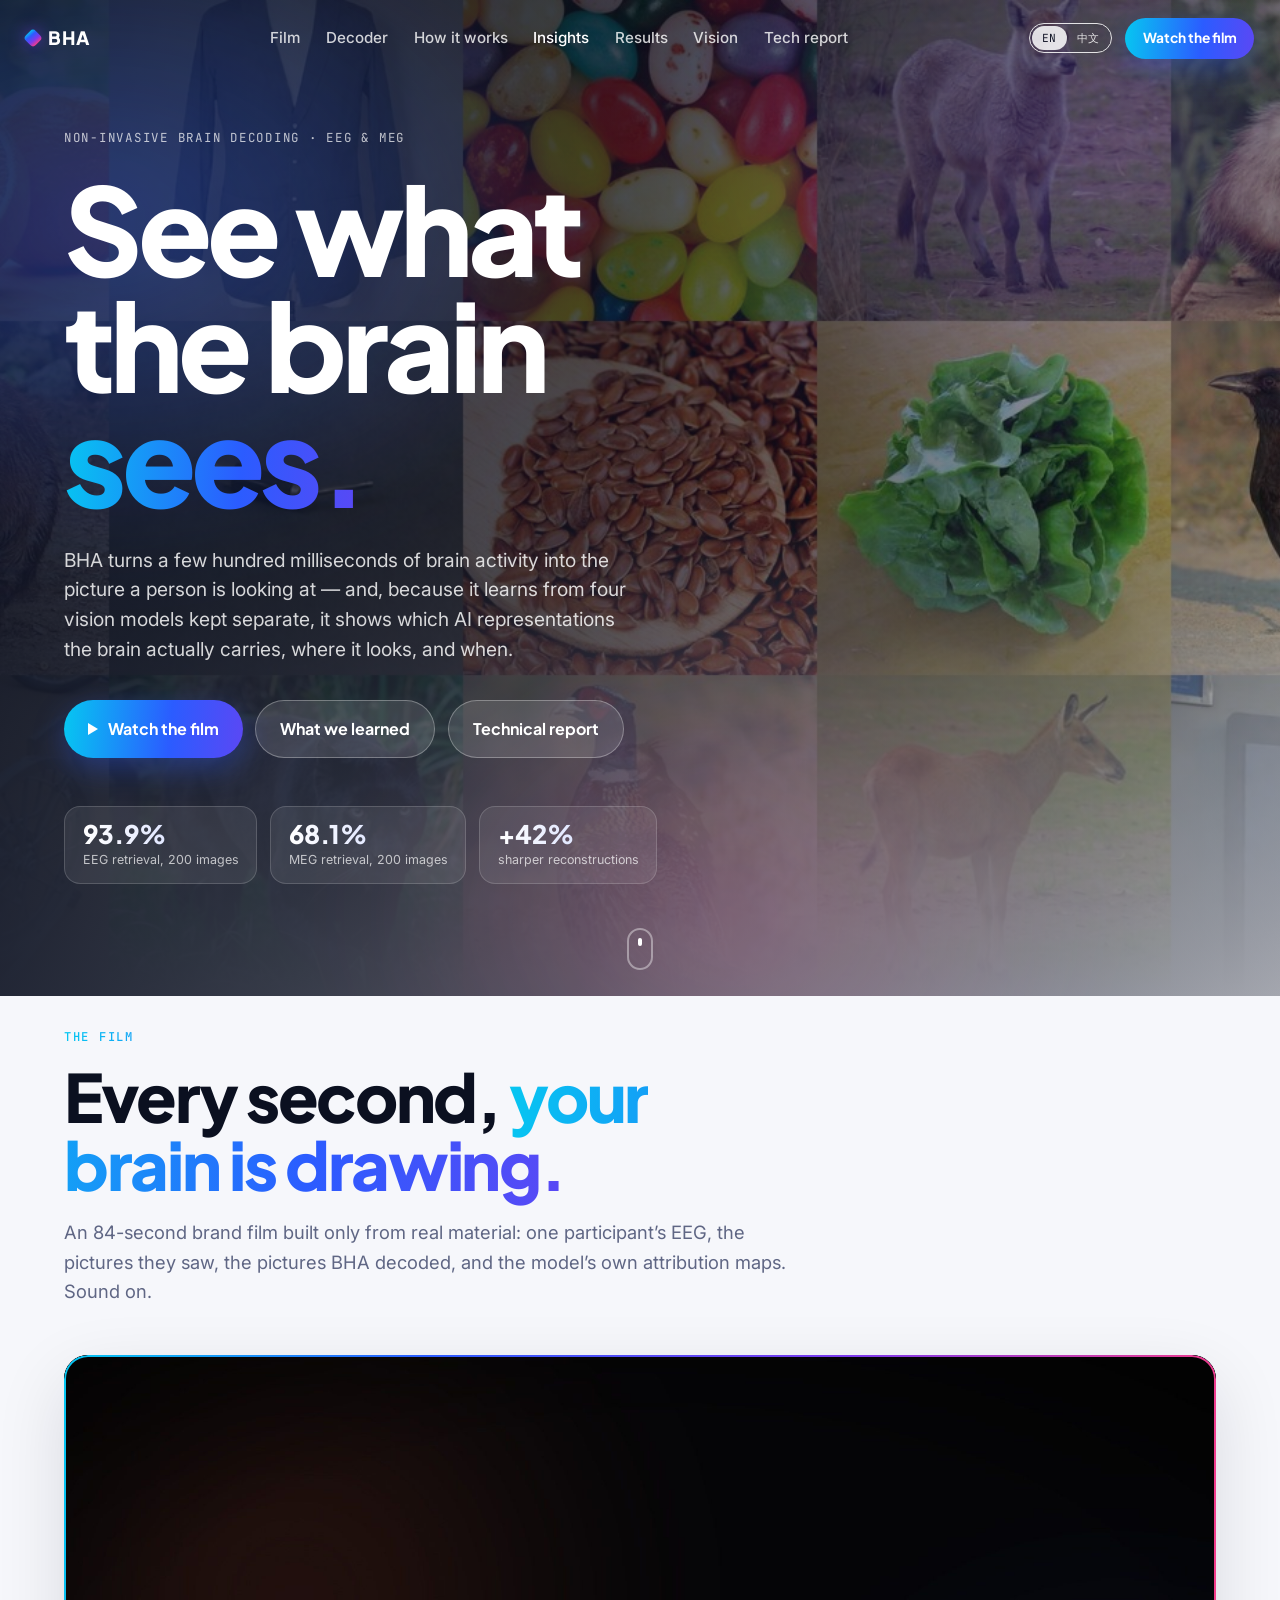
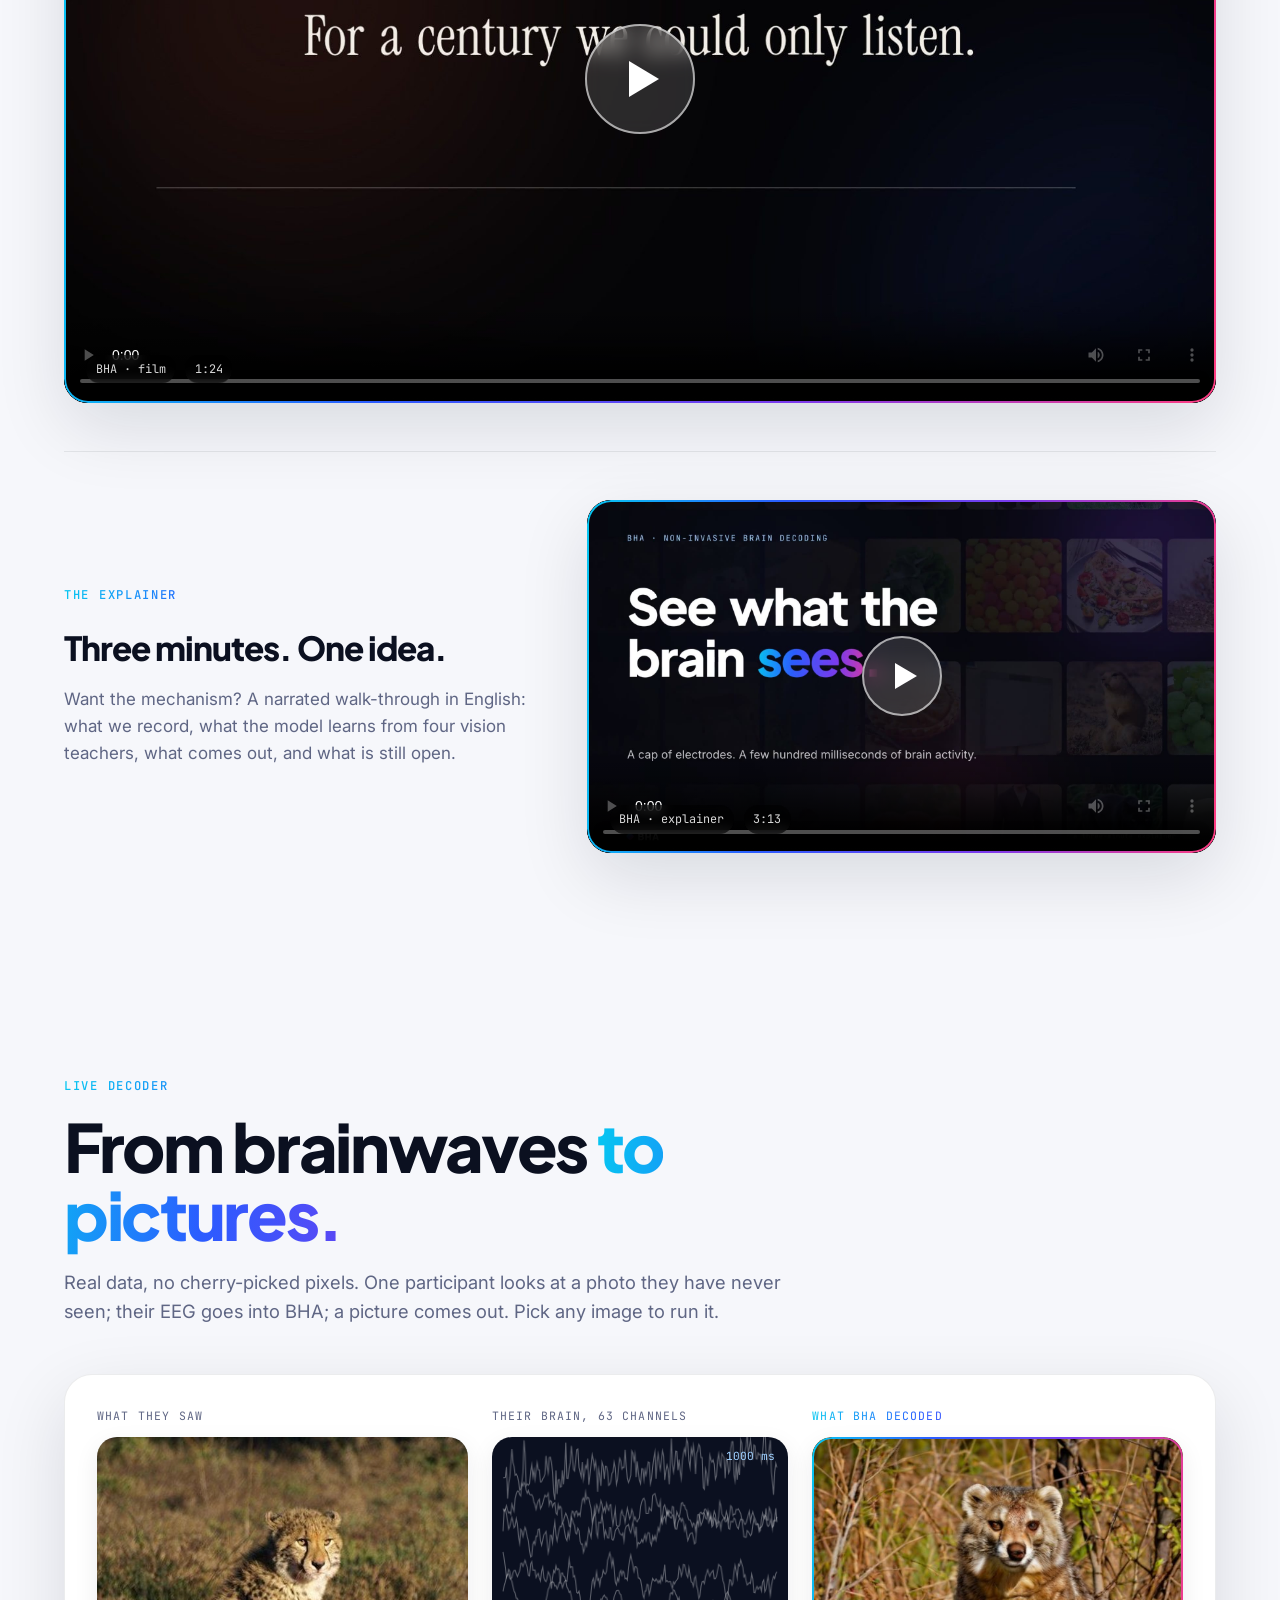
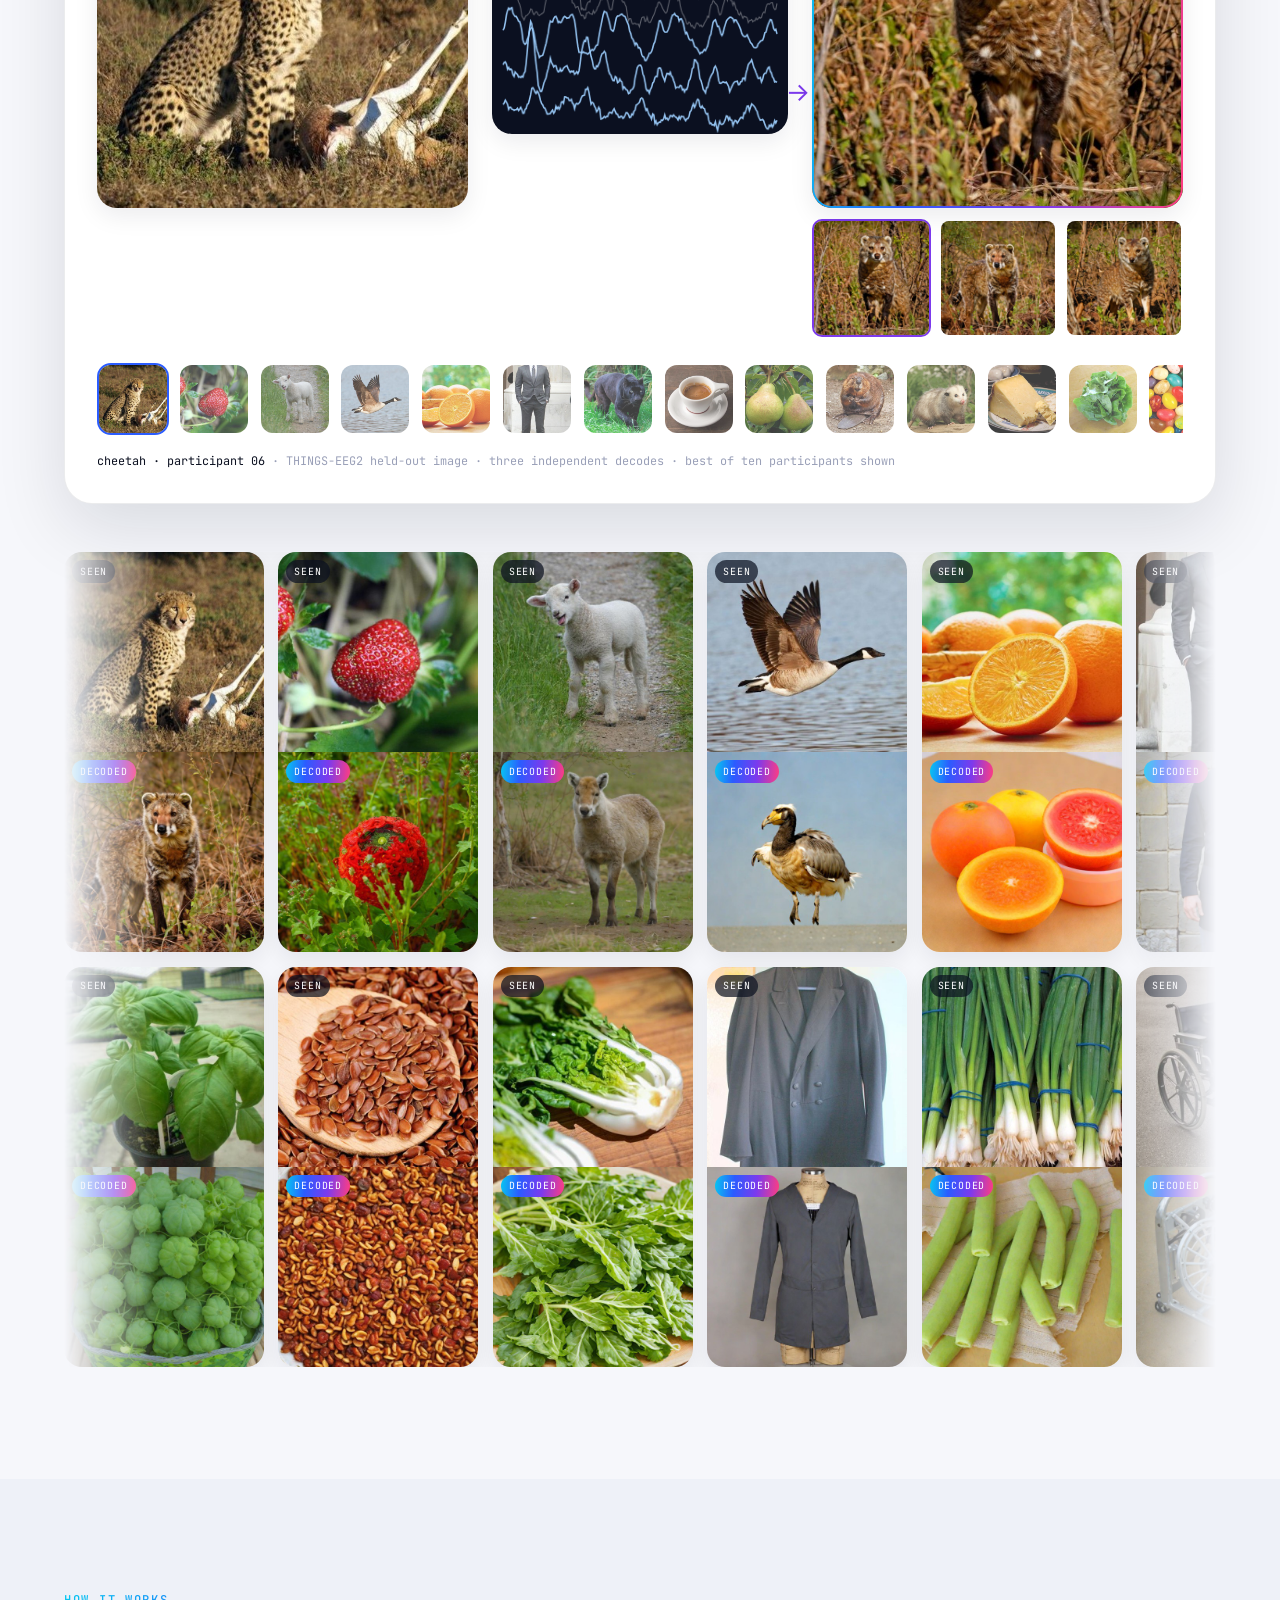
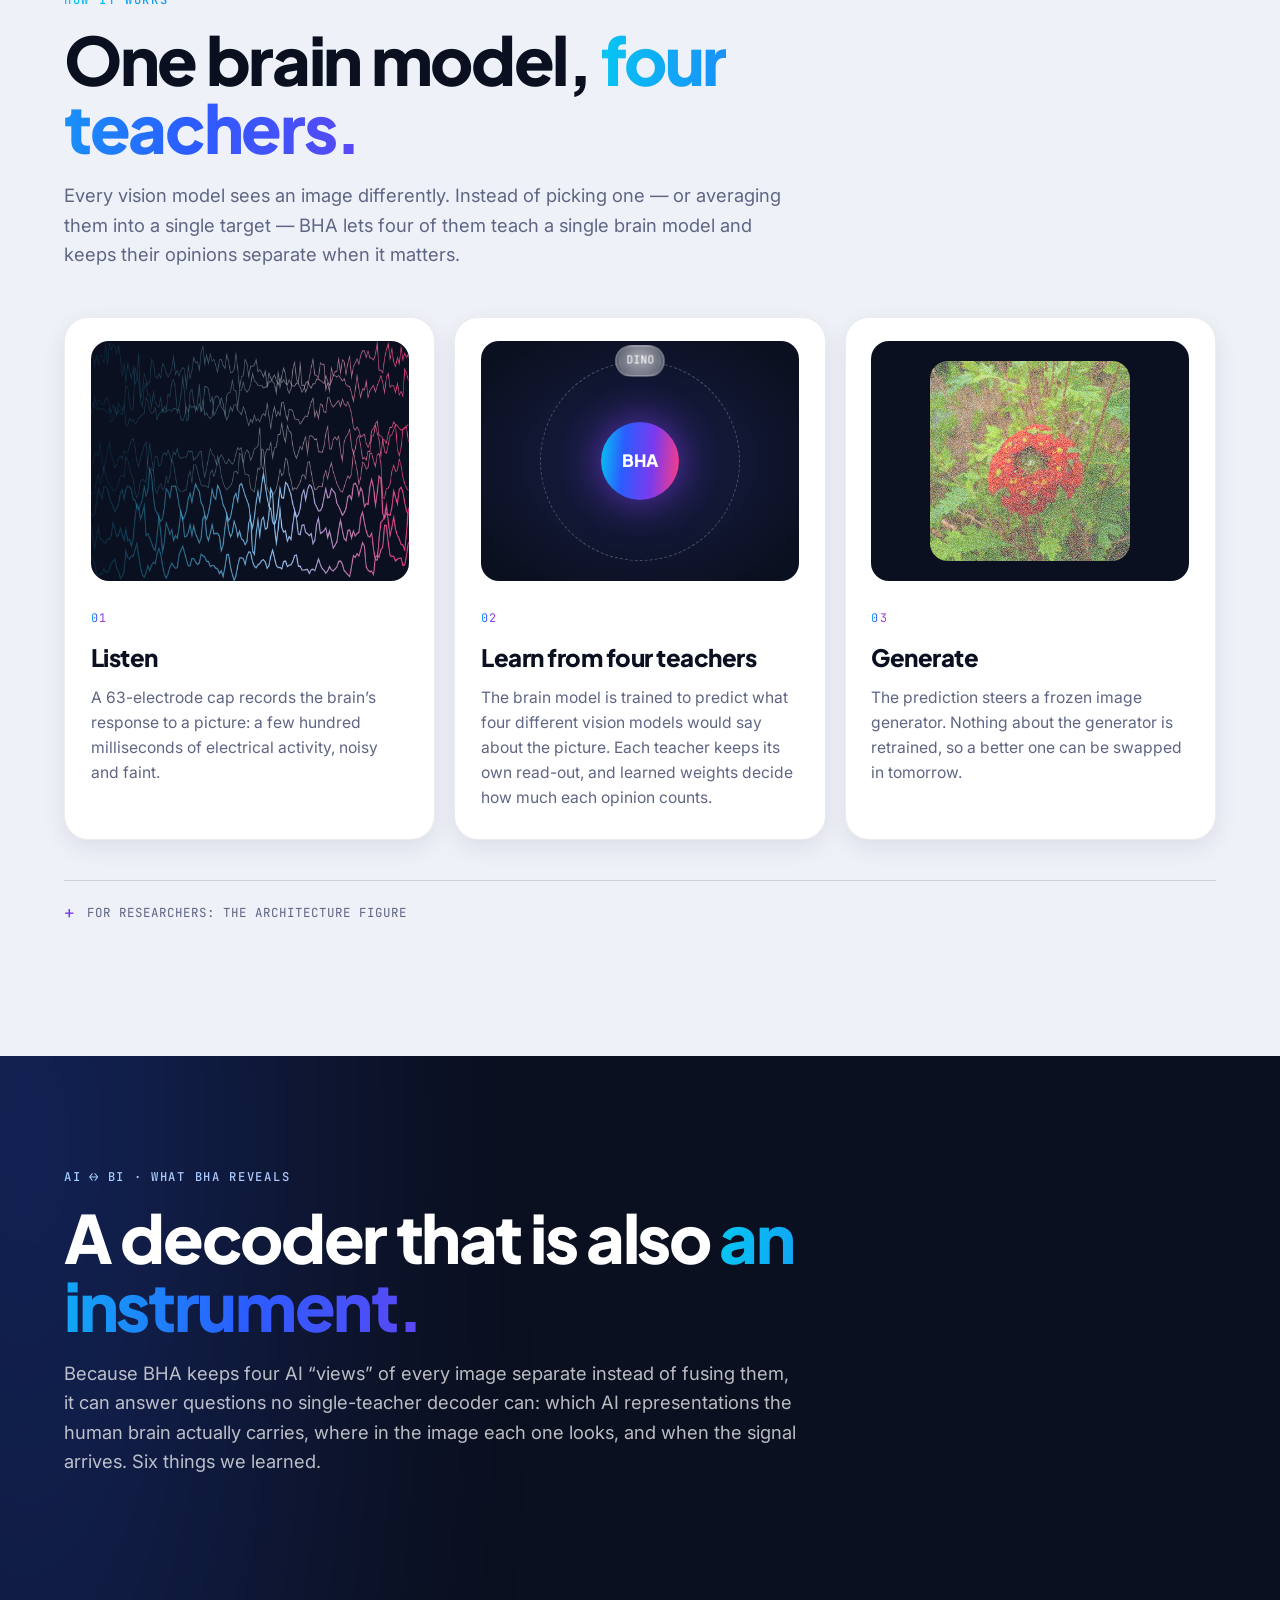
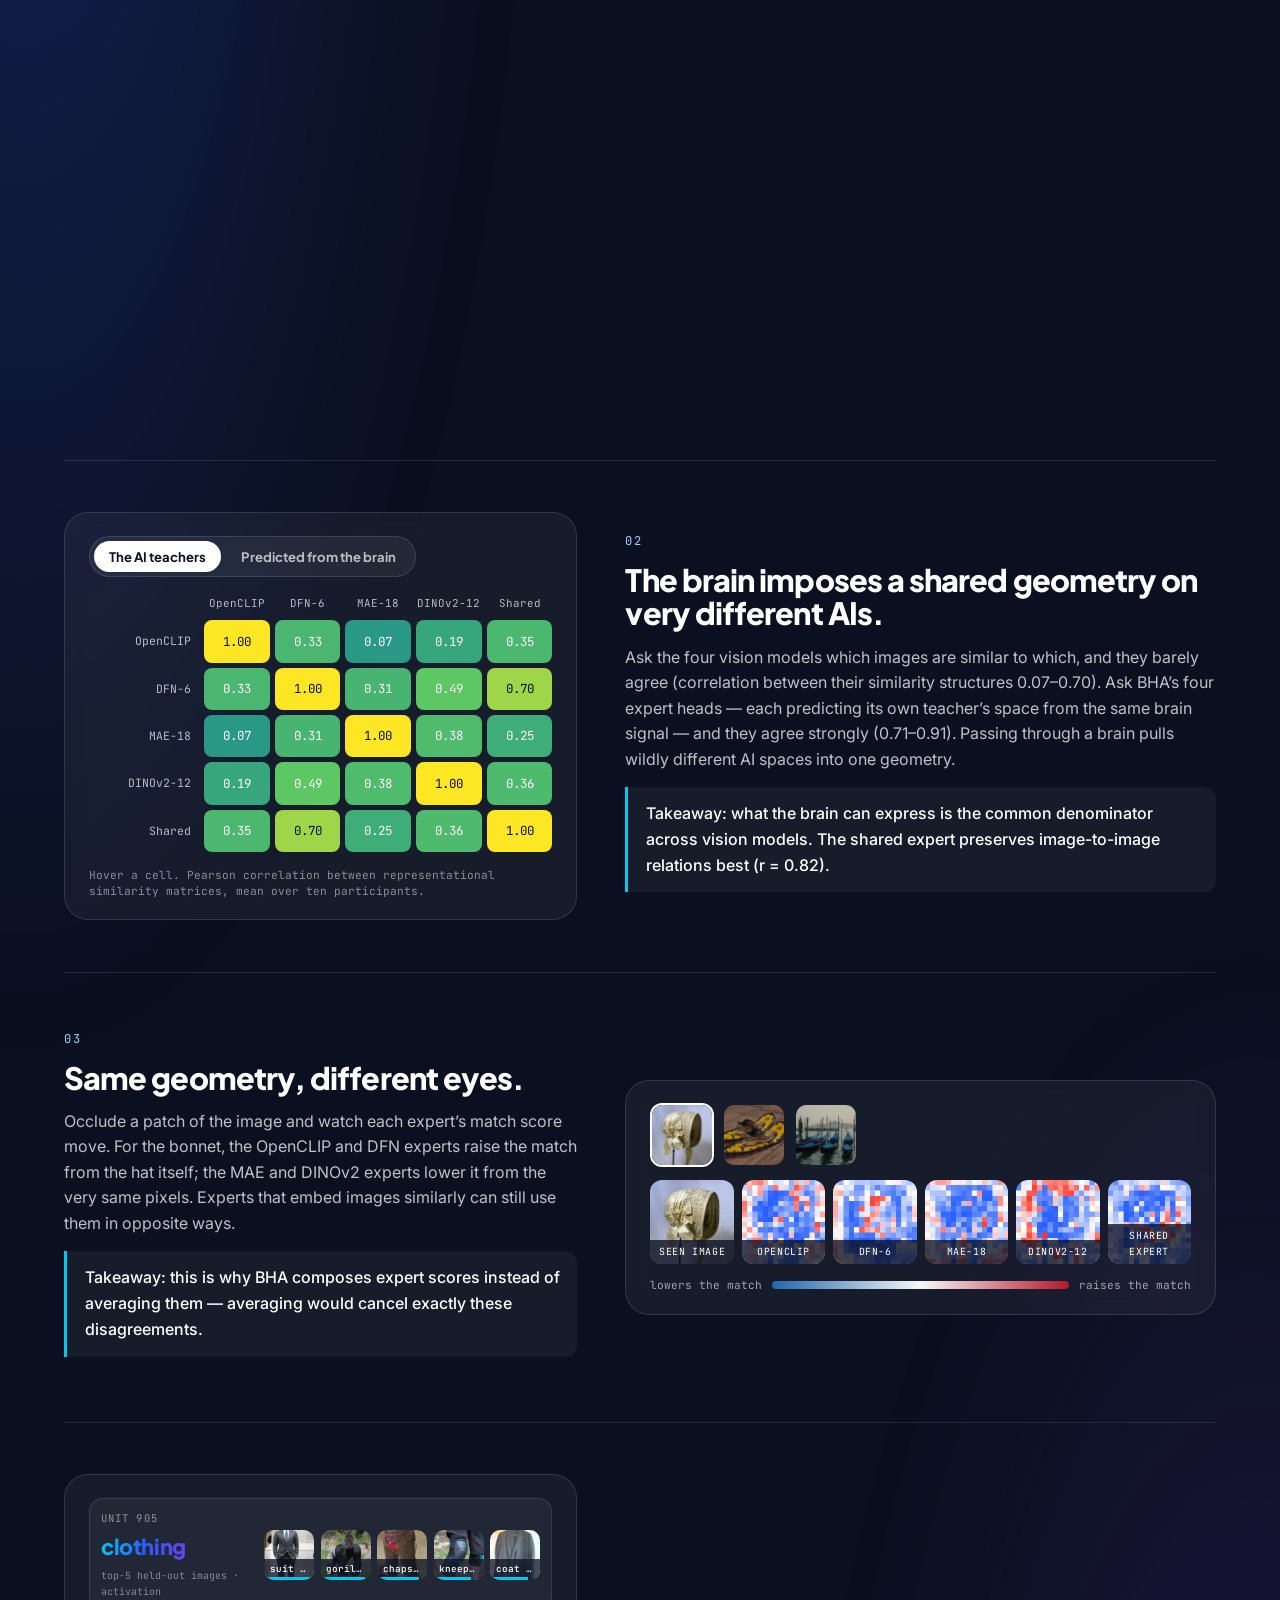
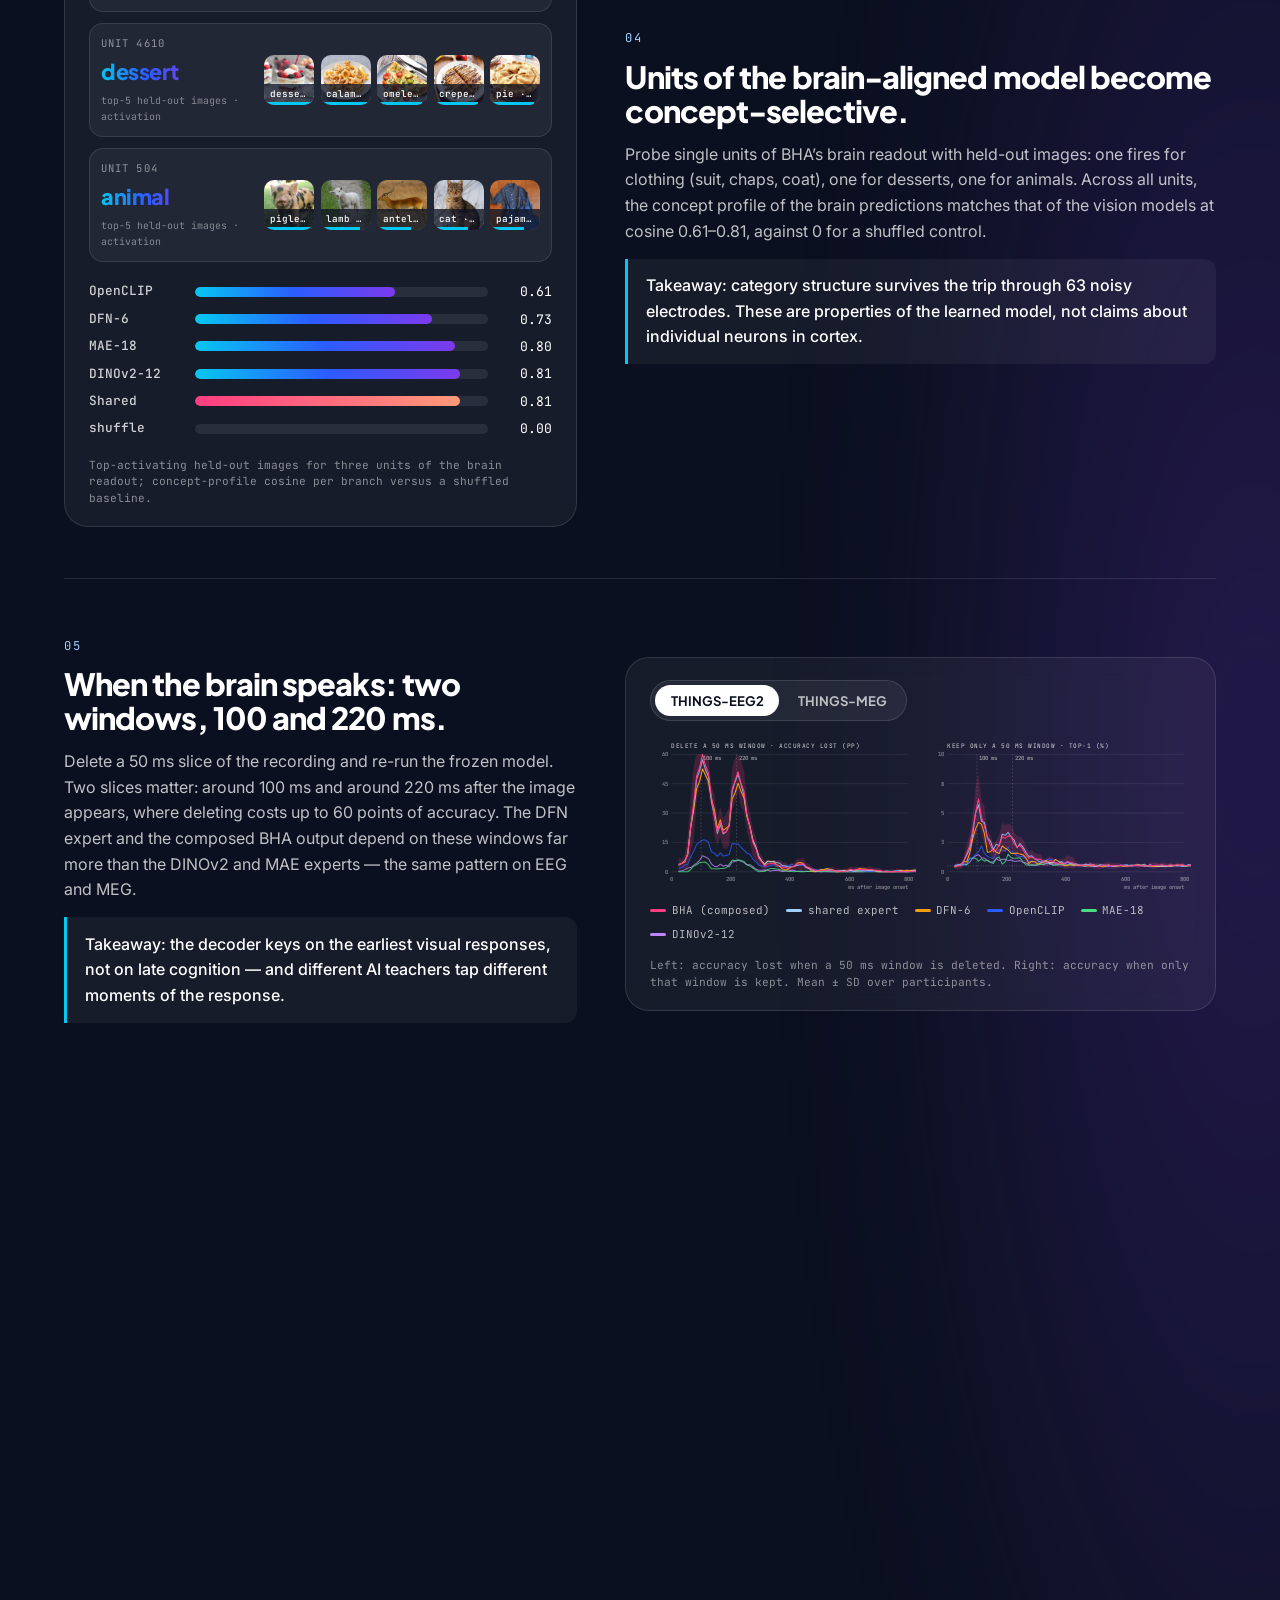
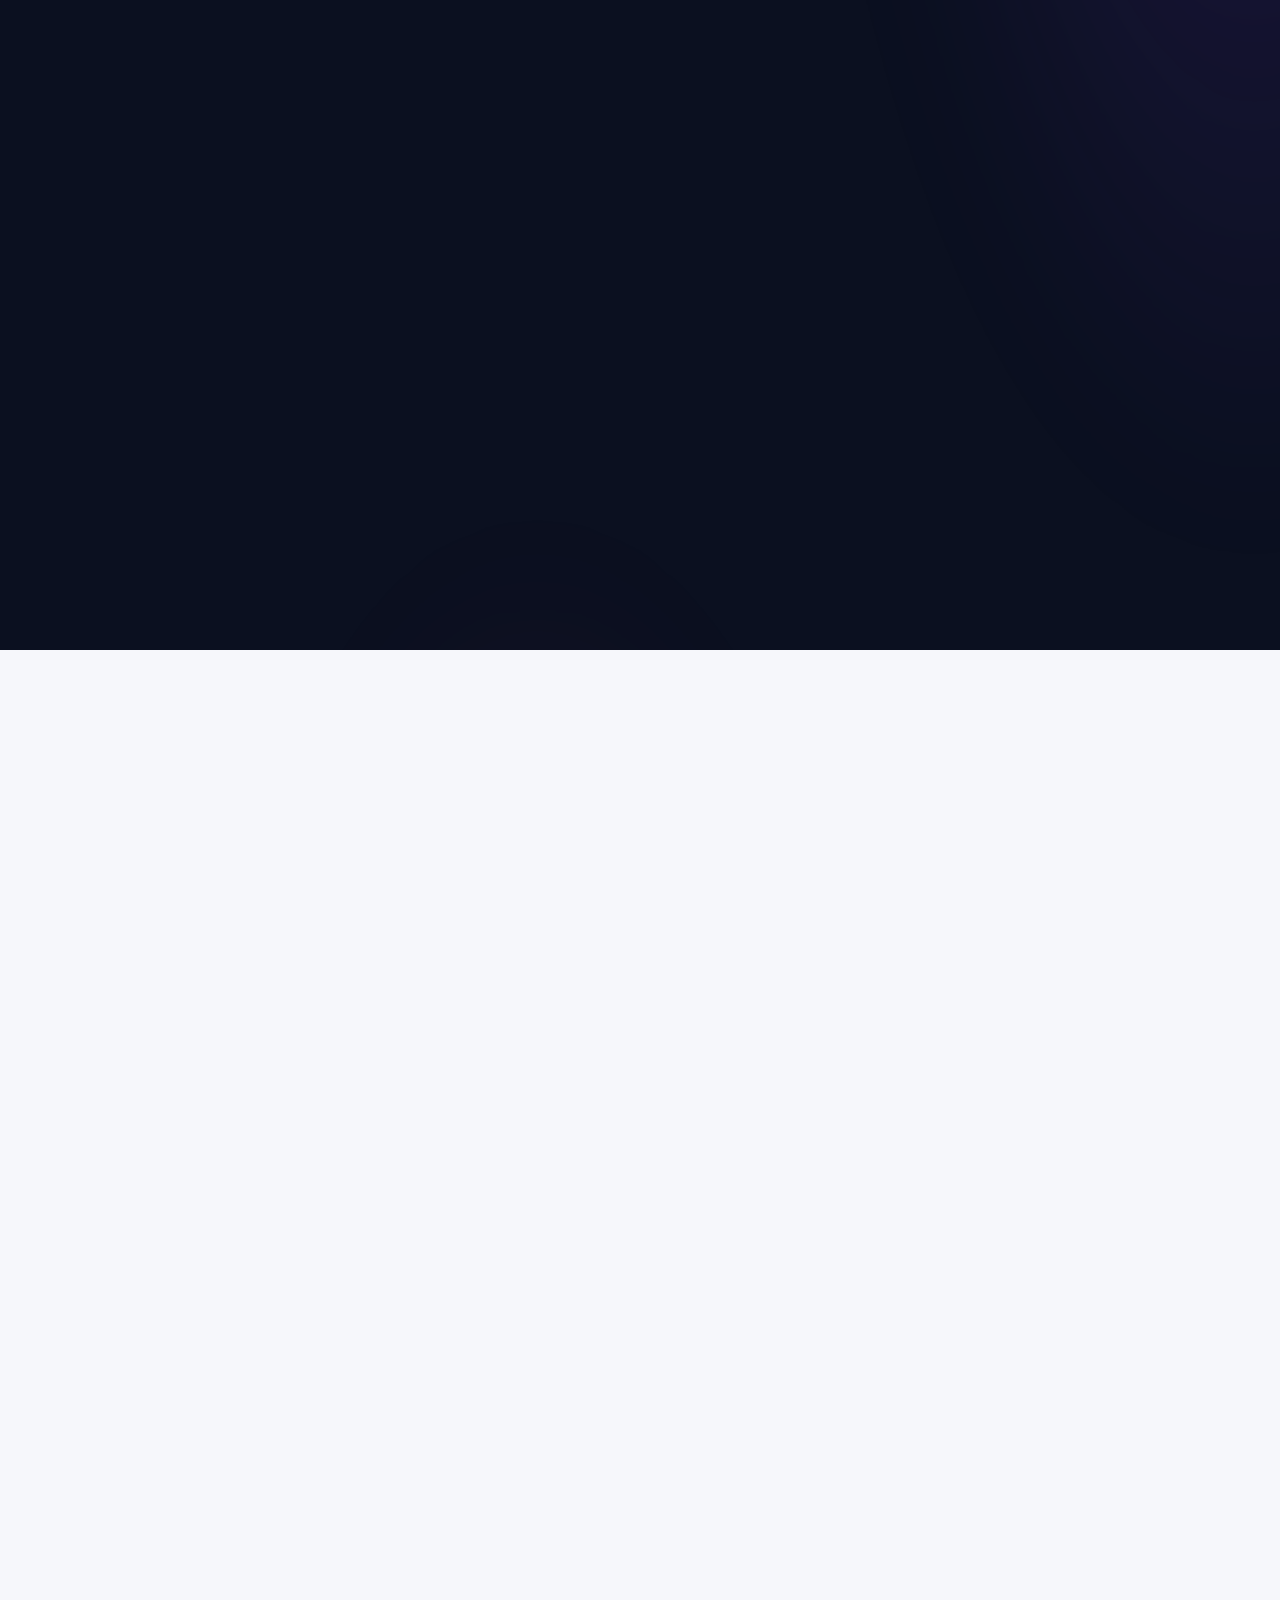
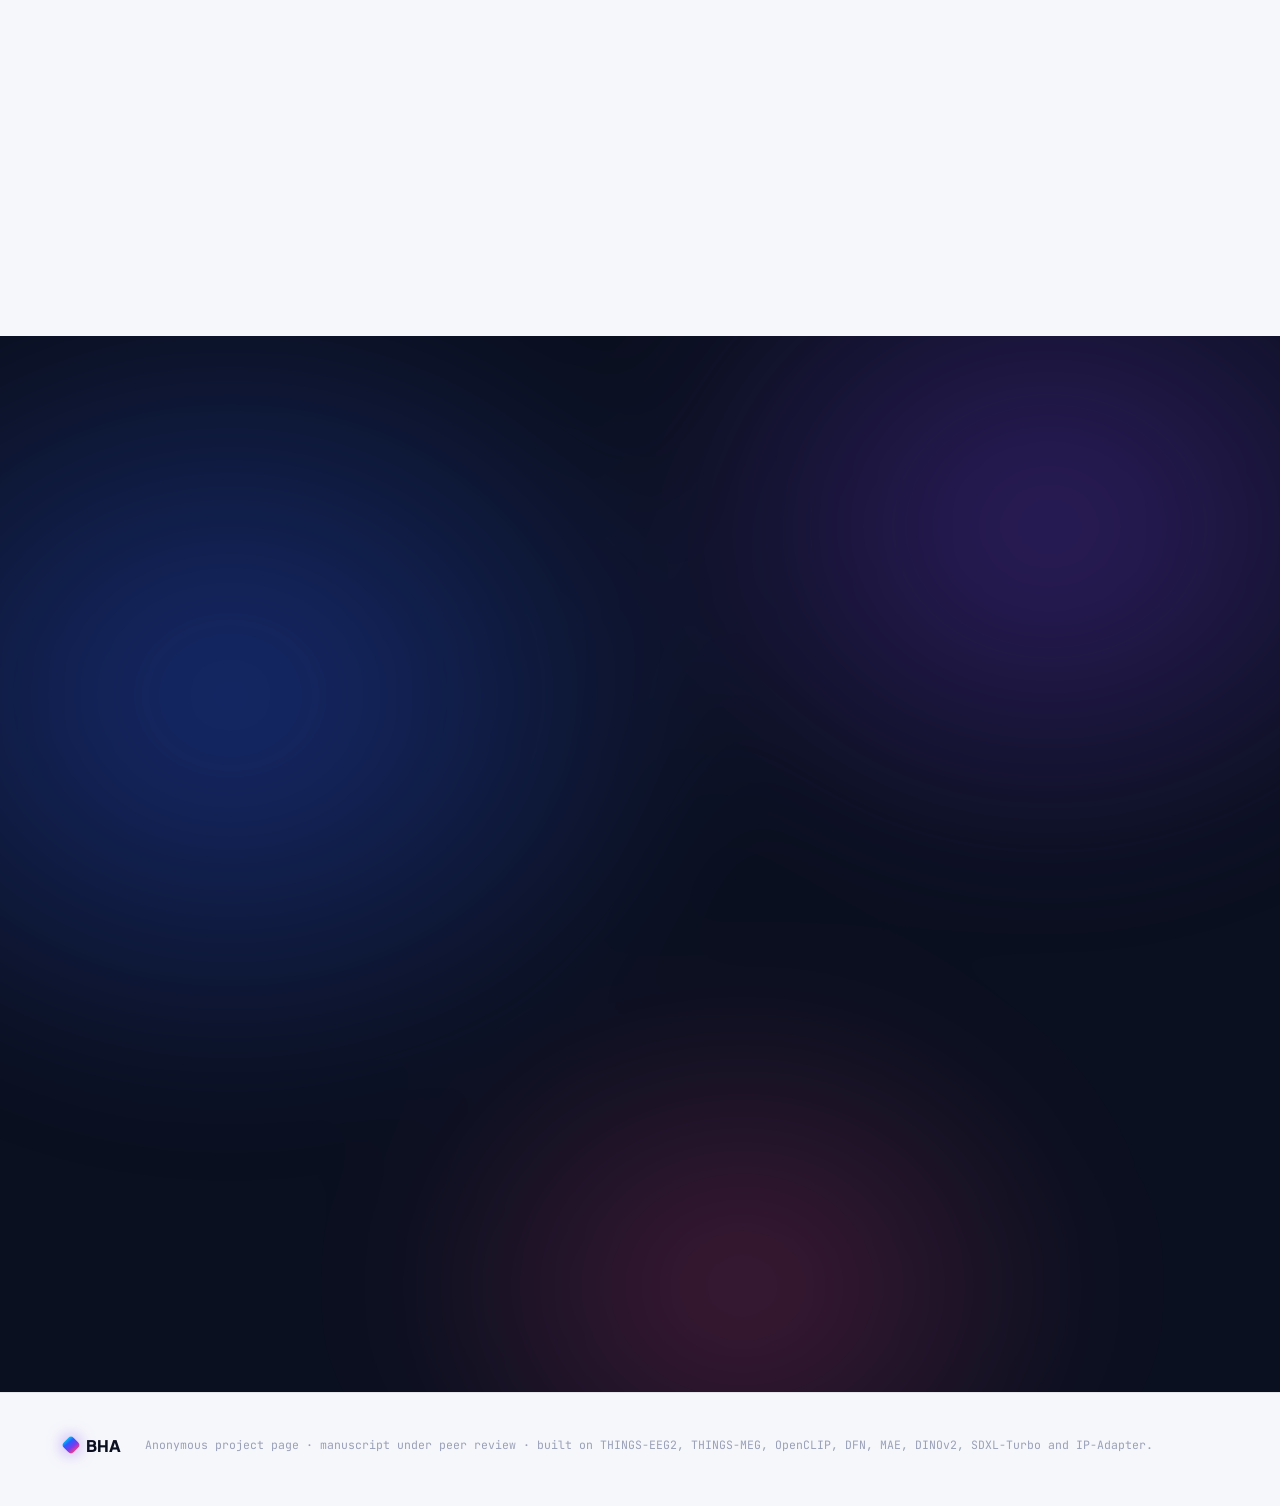
==== commit 6b40d053: "Add the brand film, the technical report page and report links - video/brand.mp4 (+poster): 78 s cin" ====
--- a/index.html
+++ b/index.html
@@ -16,7 +16,7 @@
       href="https://fonts.googleapis.com/css2?family=Plus+Jakarta+Sans:wght@500;600;700;800&family=Inter:wght@400;500;600&family=JetBrains+Mono:wght@400;500&display=swap"
       rel="stylesheet"
     />
-    <link rel="stylesheet" href="styles.css?v=5" />
+    <link rel="stylesheet" href="styles.css?v=7" />
   </head>
   <body>
     <nav class="nav" id="nav">
@@ -28,6 +28,7 @@
         <a href="#insights" data-i18n="nav.insights">Insights</a>
         <a href="#results" data-i18n="nav.results">Results</a>
         <a href="#vision" data-i18n="nav.vision">Vision</a>
+        <a href="report.html" class="nav__report" data-i18n="nav.report">Tech report</a>
       </div>
       <div class="nav__right">
         <div class="lang" role="group" data-i18n-attr="aria-label:lang.label">
@@ -58,6 +59,7 @@
         <div class="hero__cta reveal-h">
           <a class="btn btn--grad" href="#film"><span class="btn__play" aria-hidden="true"></span><span data-i18n="hero.cta1">Watch the film</span></a>
           <a class="btn btn--glass" href="#insights" data-i18n="hero.cta2">What we learned</a>
+          <a class="btn btn--glass" href="report.html" data-i18n="hero.cta3">Technical report</a>
         </div>
         <div class="hero__chips reveal-h">
           <div class="chip"><b>93.9%</b><span data-i18n="chip.eeg">EEG retrieval, 200 images</span></div>
@@ -74,21 +76,42 @@
         <div class="wrap">
           <div class="sec__head reveal">
             <p class="kicker" data-i18n="film.kicker">The film</p>
-            <h2 class="h2" data-i18n-html="film.title">Three minutes. <span class="grad">One idea.</span></h2>
-            <p class="lede" data-i18n="film.lede">A short explainer, narrated in English: what we record, what the model learns, and what comes out the other end.</p>
+            <h2 class="h2" data-i18n-html="film.title">Every second, <span class="grad">your brain is drawing.</span></h2>
+            <p class="lede" data-i18n="film.lede">A 84-second brand film built only from real material: one participant’s EEG, the pictures they saw, the pictures BHA decoded, and the model’s own attribution maps. Sound on.</p>
           </div>
           <div class="player reveal" id="player">
-            <video id="film-video" class="player__video" preload="metadata" playsinline controls poster="video/explainer_poster.jpg">
-              <source src="video/explainer.mp4" type="video/mp4" />
-              <track kind="subtitles" src="video/explainer.vtt" srclang="en" label="English" default />
+            <video id="film-video" class="player__video" preload="metadata" playsinline controls poster="video/brand_poster.jpg">
+              <source src="video/brand.mp4" type="video/mp4" />
             </video>
             <button type="button" class="player__btn" id="film-play" aria-label="Play the film">
               <span class="player__ring" aria-hidden="true"></span>
               <span class="player__tri" aria-hidden="true"></span>
             </button>
             <div class="player__meta" aria-hidden="true">
-              <span class="player__tag">BHA · explainer</span>
-              <span class="player__dur" id="film-dur">3:00</span>
+              <span class="player__tag">BHA · film</span>
+              <span class="player__dur" id="film-dur">1:24</span>
+            </div>
+          </div>
+
+          <div class="explainer reveal">
+            <div class="explainer__text">
+              <p class="kicker" data-i18n="expl.kicker">The explainer</p>
+              <h3 data-i18n="expl.title">Three minutes. One idea.</h3>
+              <p data-i18n="expl.lede">Want the mechanism? A narrated walk-through in English: what we record, what the model learns from four vision teachers, what comes out, and what is still open.</p>
+            </div>
+            <div class="player player--sm" id="player2">
+              <video id="film-video2" class="player__video" preload="metadata" playsinline controls poster="video/explainer_poster.jpg">
+                <source src="video/explainer.mp4" type="video/mp4" />
+                <track kind="subtitles" src="video/explainer.vtt" srclang="en" label="English" default />
+              </video>
+              <button type="button" class="player__btn" id="film-play2" aria-label="Play the explainer">
+                <span class="player__ring" aria-hidden="true"></span>
+                <span class="player__tri" aria-hidden="true"></span>
+              </button>
+              <div class="player__meta" aria-hidden="true">
+                <span class="player__tag">BHA · explainer</span>
+                <span class="player__dur" id="film-dur2">3:13</span>
+              </div>
             </div>
           </div>
         </div>
@@ -381,6 +404,7 @@
               </table>
             </div>
           </details>
+          <p class="report-cta reveal"><a class="btn btn--grad" href="report.html" data-i18n="res.report">Read the technical report →</a><span data-i18n="res.reportSub">Model, ablations, pre-registered readout tests, interpretability and limitations, written for practitioners.</span></p>
         </div>
       </section>
 
@@ -414,7 +438,7 @@
       </div>
     </footer>
 
-    <script src="i18n.js?v=5"></script>
-    <script src="script.js?v=5" defer></script>
+    <script src="i18n.js?v=7"></script>
+    <script src="script.js?v=6" defer></script>
   </body>
 </html>
--- a/styles.css
+++ b/styles.css
@@ -2254,3 +2254,54 @@
     grid-template-columns: 1fr;
   }
 }
+
+/* ---------- explainer row ---------- */
+.explainer {
+  display: grid;
+  grid-template-columns: 1fr 1.3fr;
+  gap: 2.5rem;
+  align-items: center;
+  margin-top: 3rem;
+  padding-top: 3rem;
+  border-top: 1px solid var(--line);
+}
+
+.explainer__text h3 {
+  font-family: var(--head);
+  font-weight: 800;
+  font-size: clamp(1.6rem, 2.6vw, 2.2rem);
+  letter-spacing: -0.03em;
+  margin: 0 0 0.7rem;
+}
+
+.explainer__text p:last-child {
+  color: var(--muted);
+  margin: 0;
+}
+
+.player--sm .player__btn {
+  width: 80px;
+  height: 80px;
+}
+
+.player--sm .player__tri {
+  border-left-width: 22px;
+  border-top-width: 13px;
+  border-bottom-width: 13px;
+}
+
+@media (max-width: 1000px) {
+  .explainer {
+    grid-template-columns: 1fr;
+  }
+}
+
+.report-cta {
+  display: flex;
+  align-items: center;
+  gap: 1.2rem;
+  flex-wrap: wrap;
+  margin: 1.6rem 0 0;
+  color: var(--muted);
+  font-size: 0.95rem;
+}
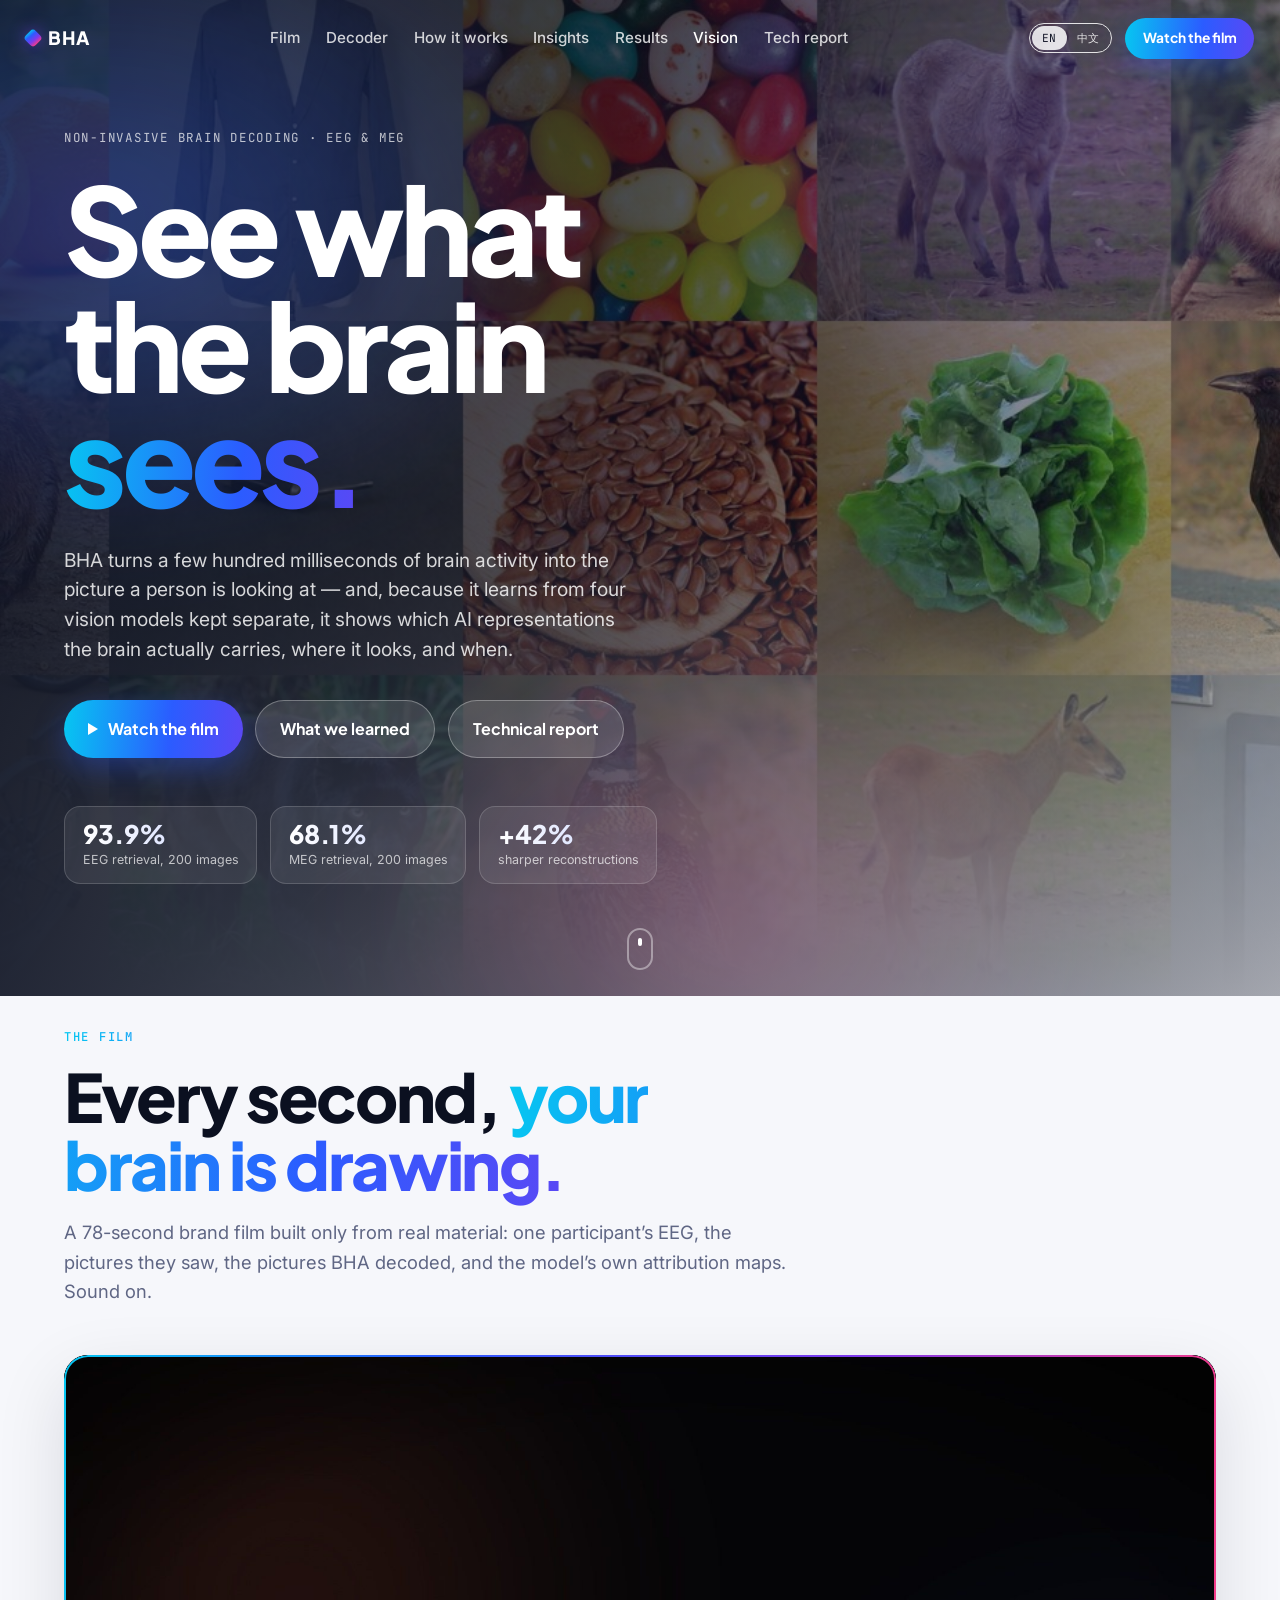
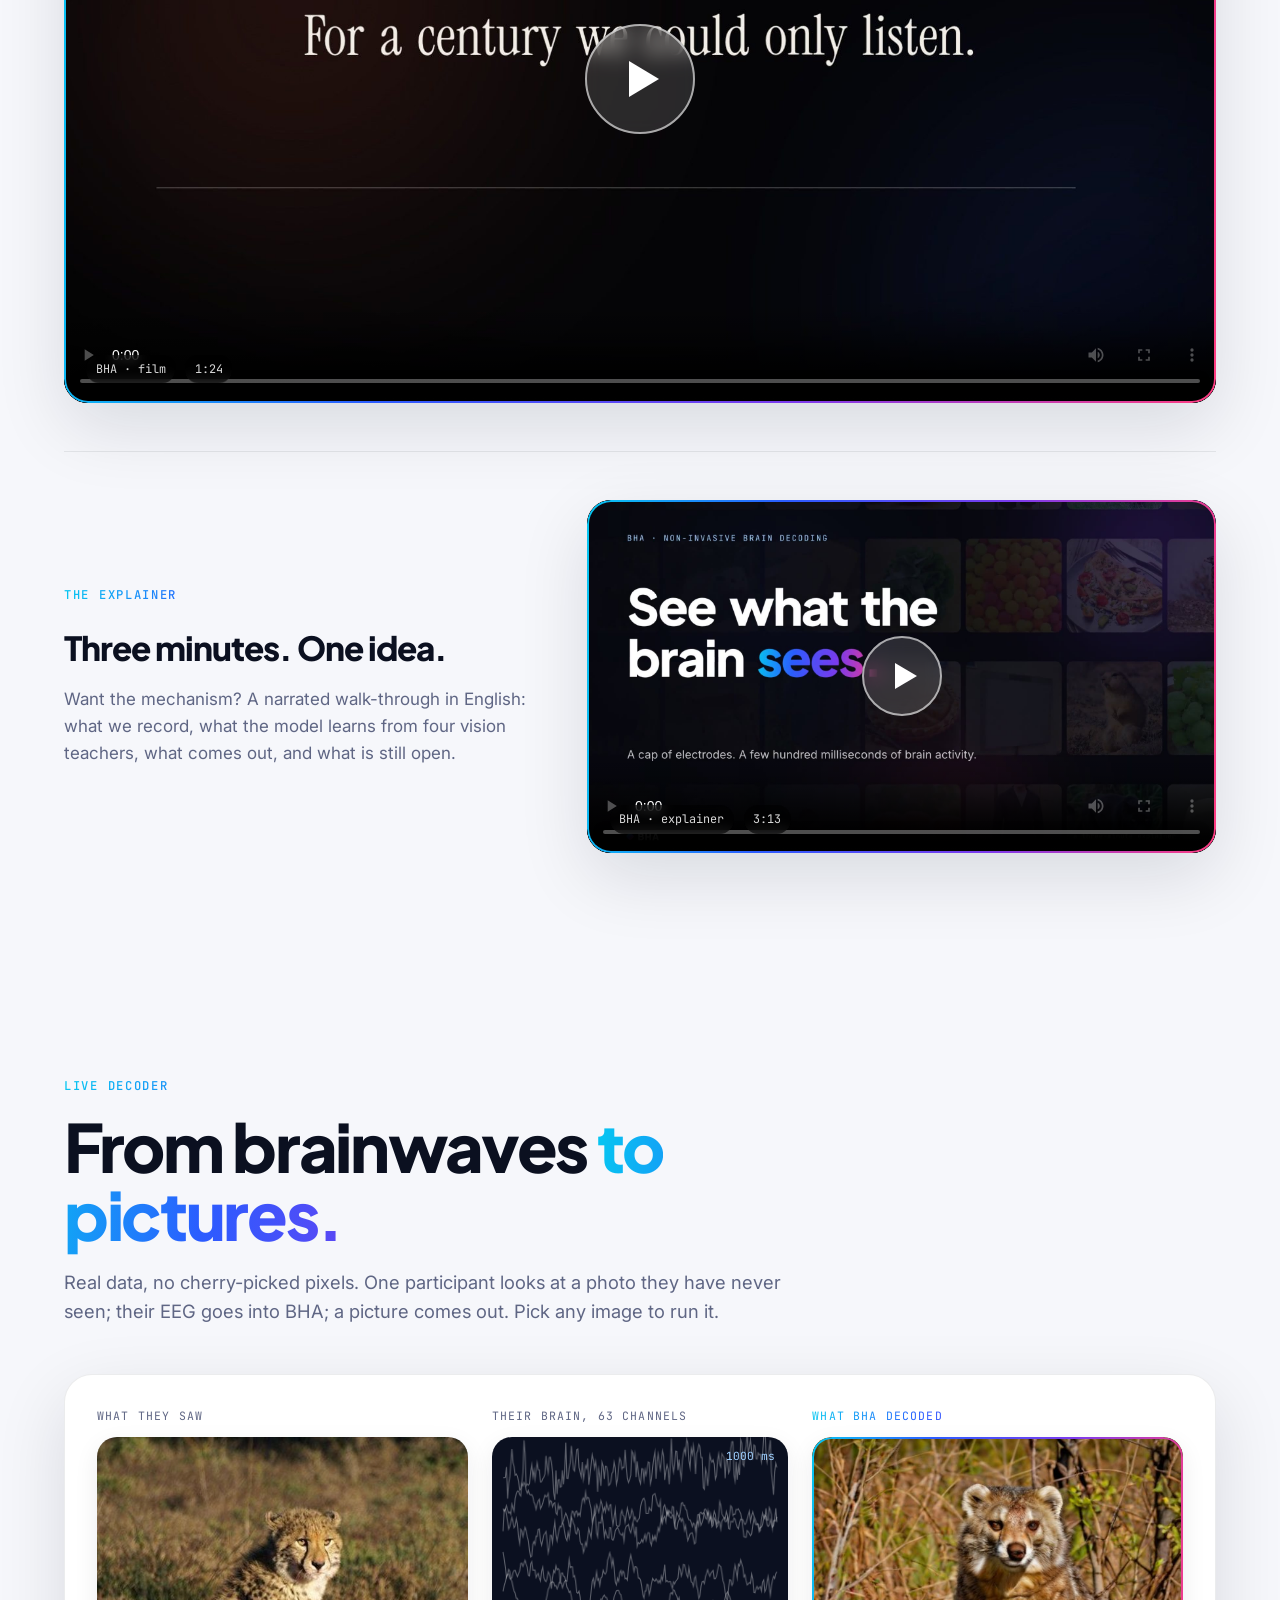
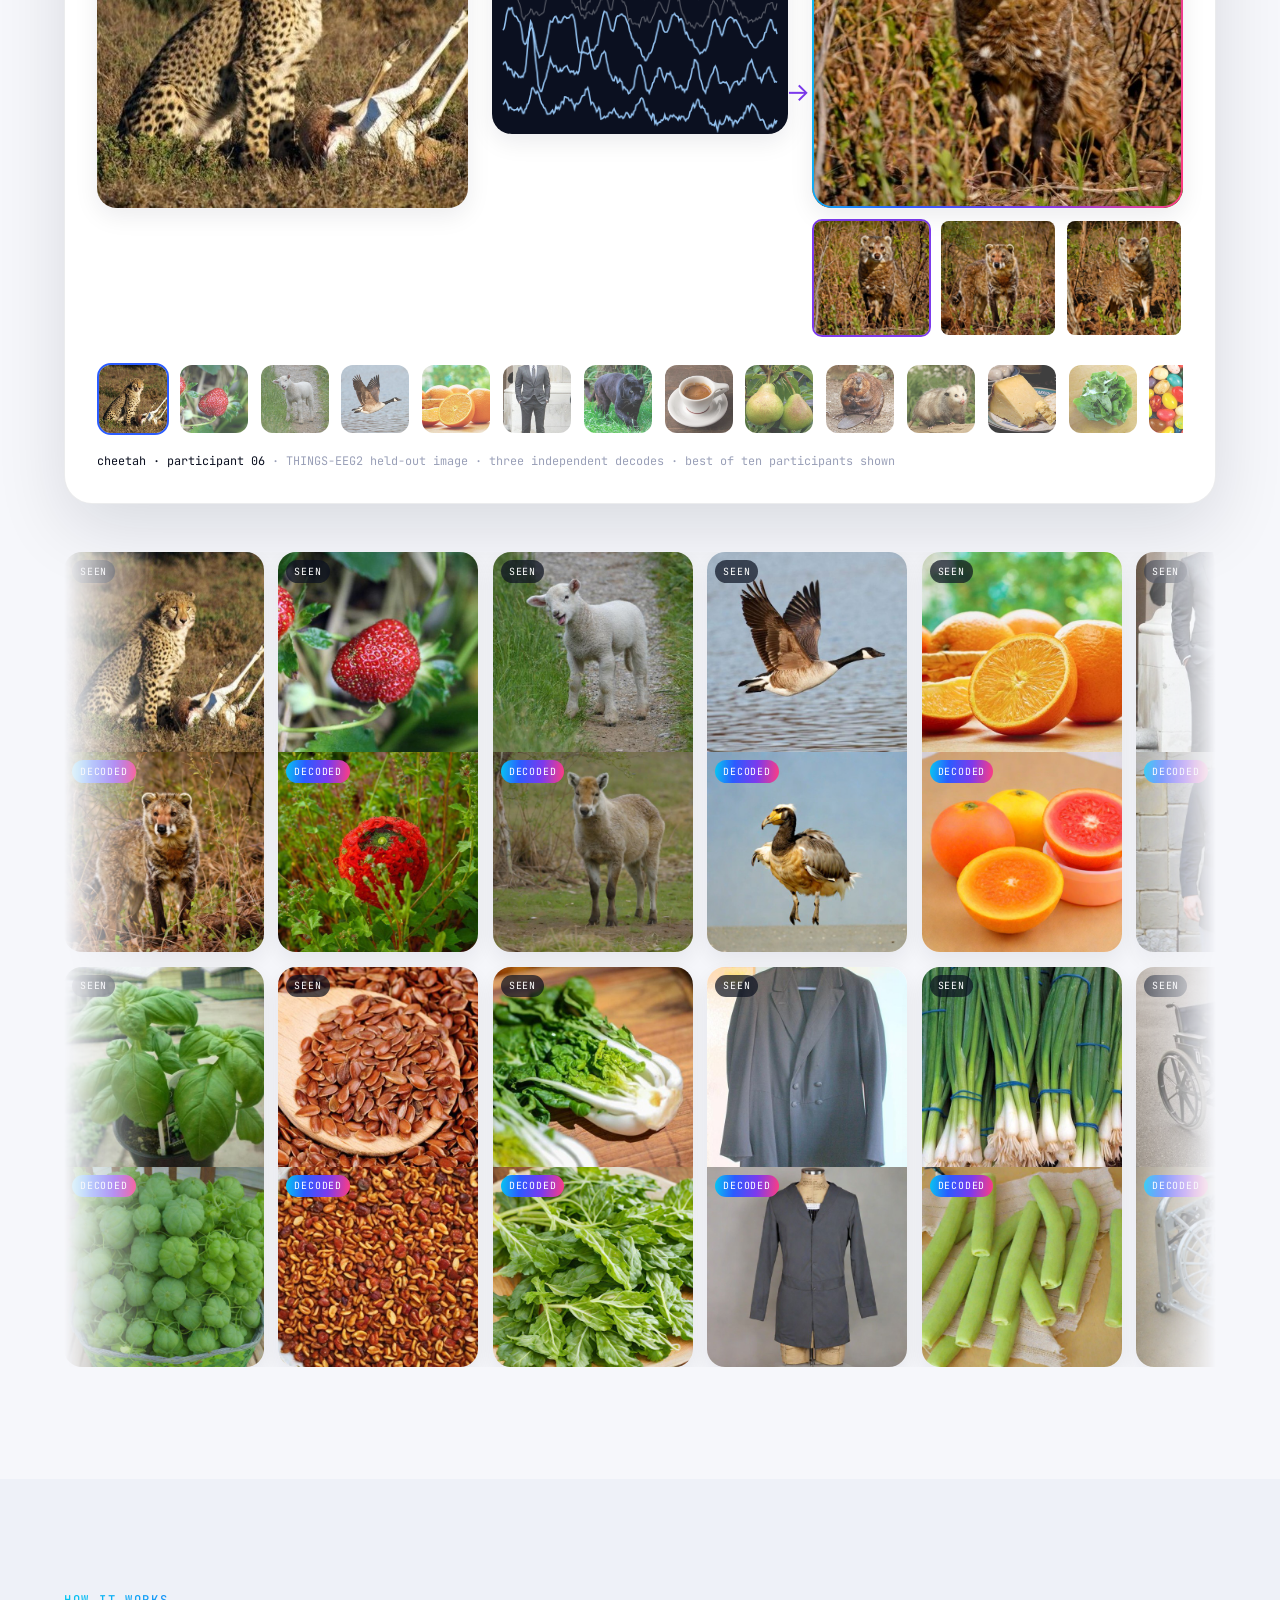
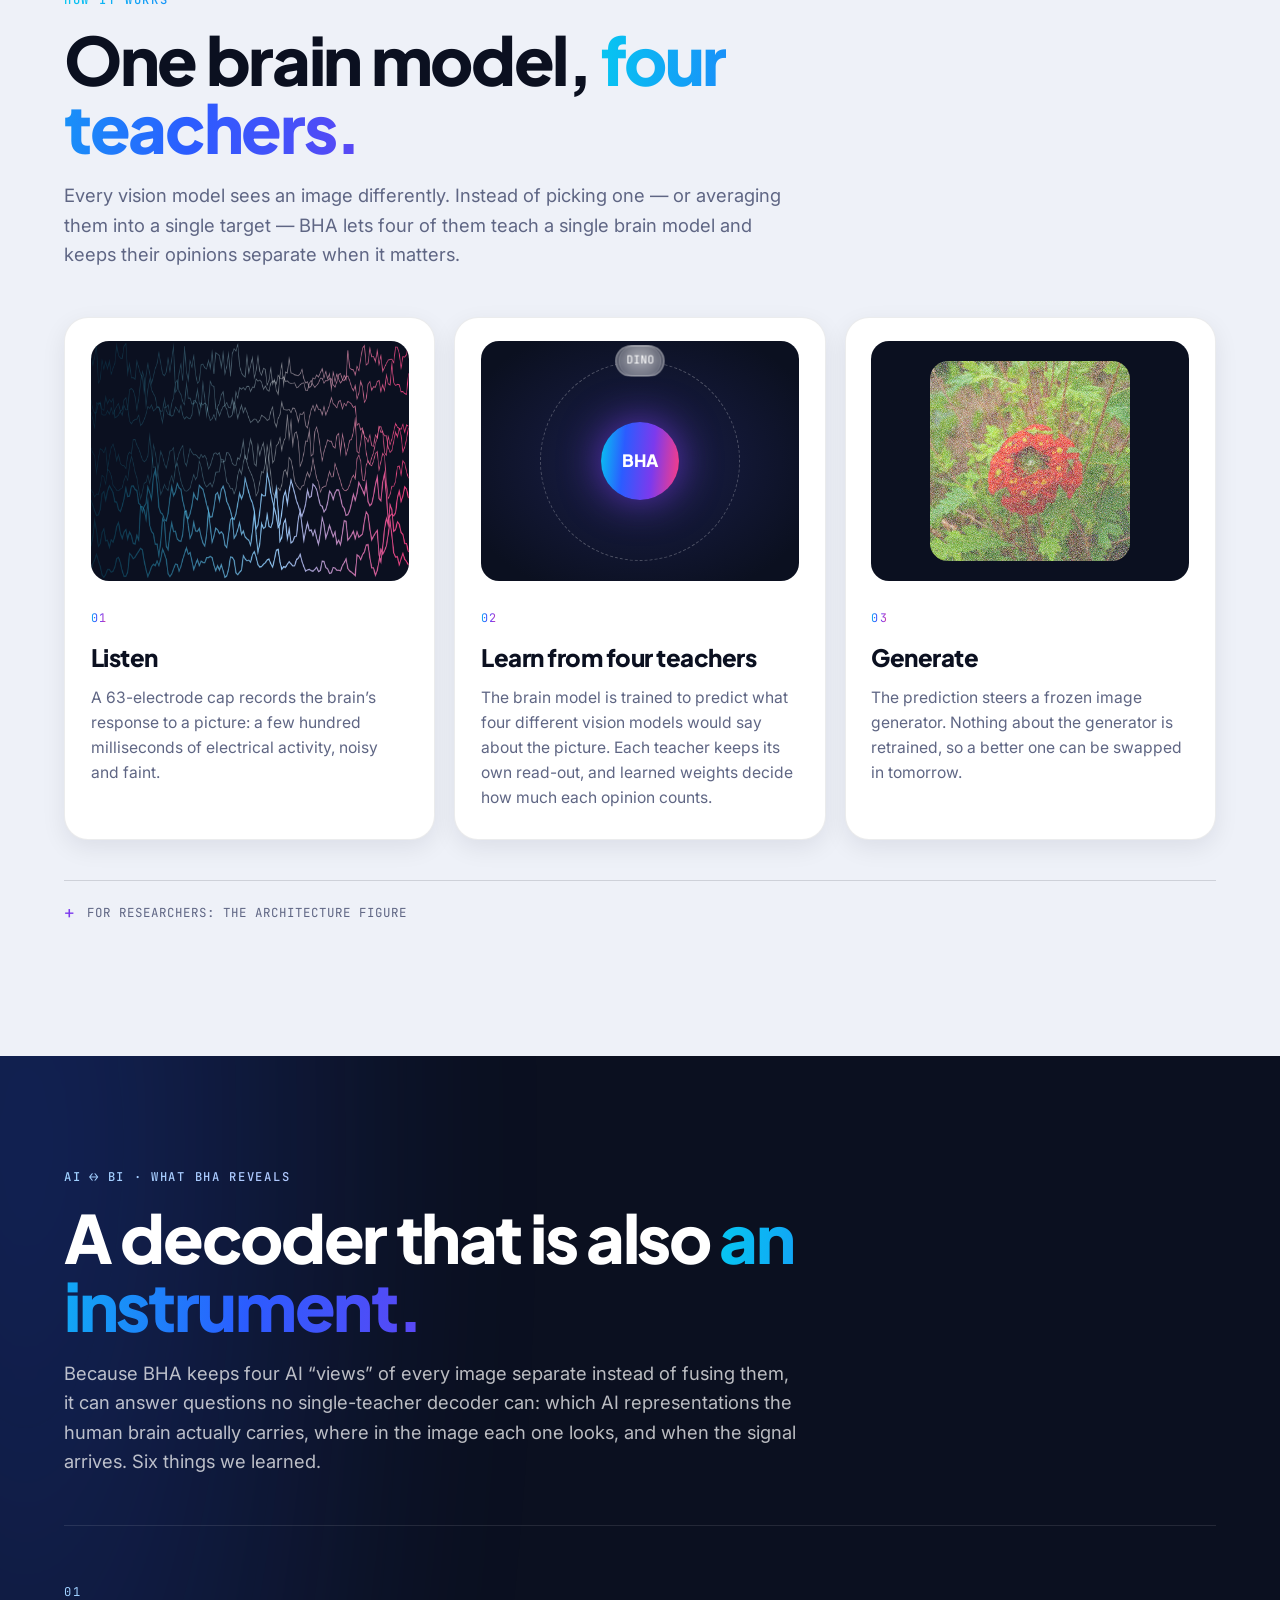
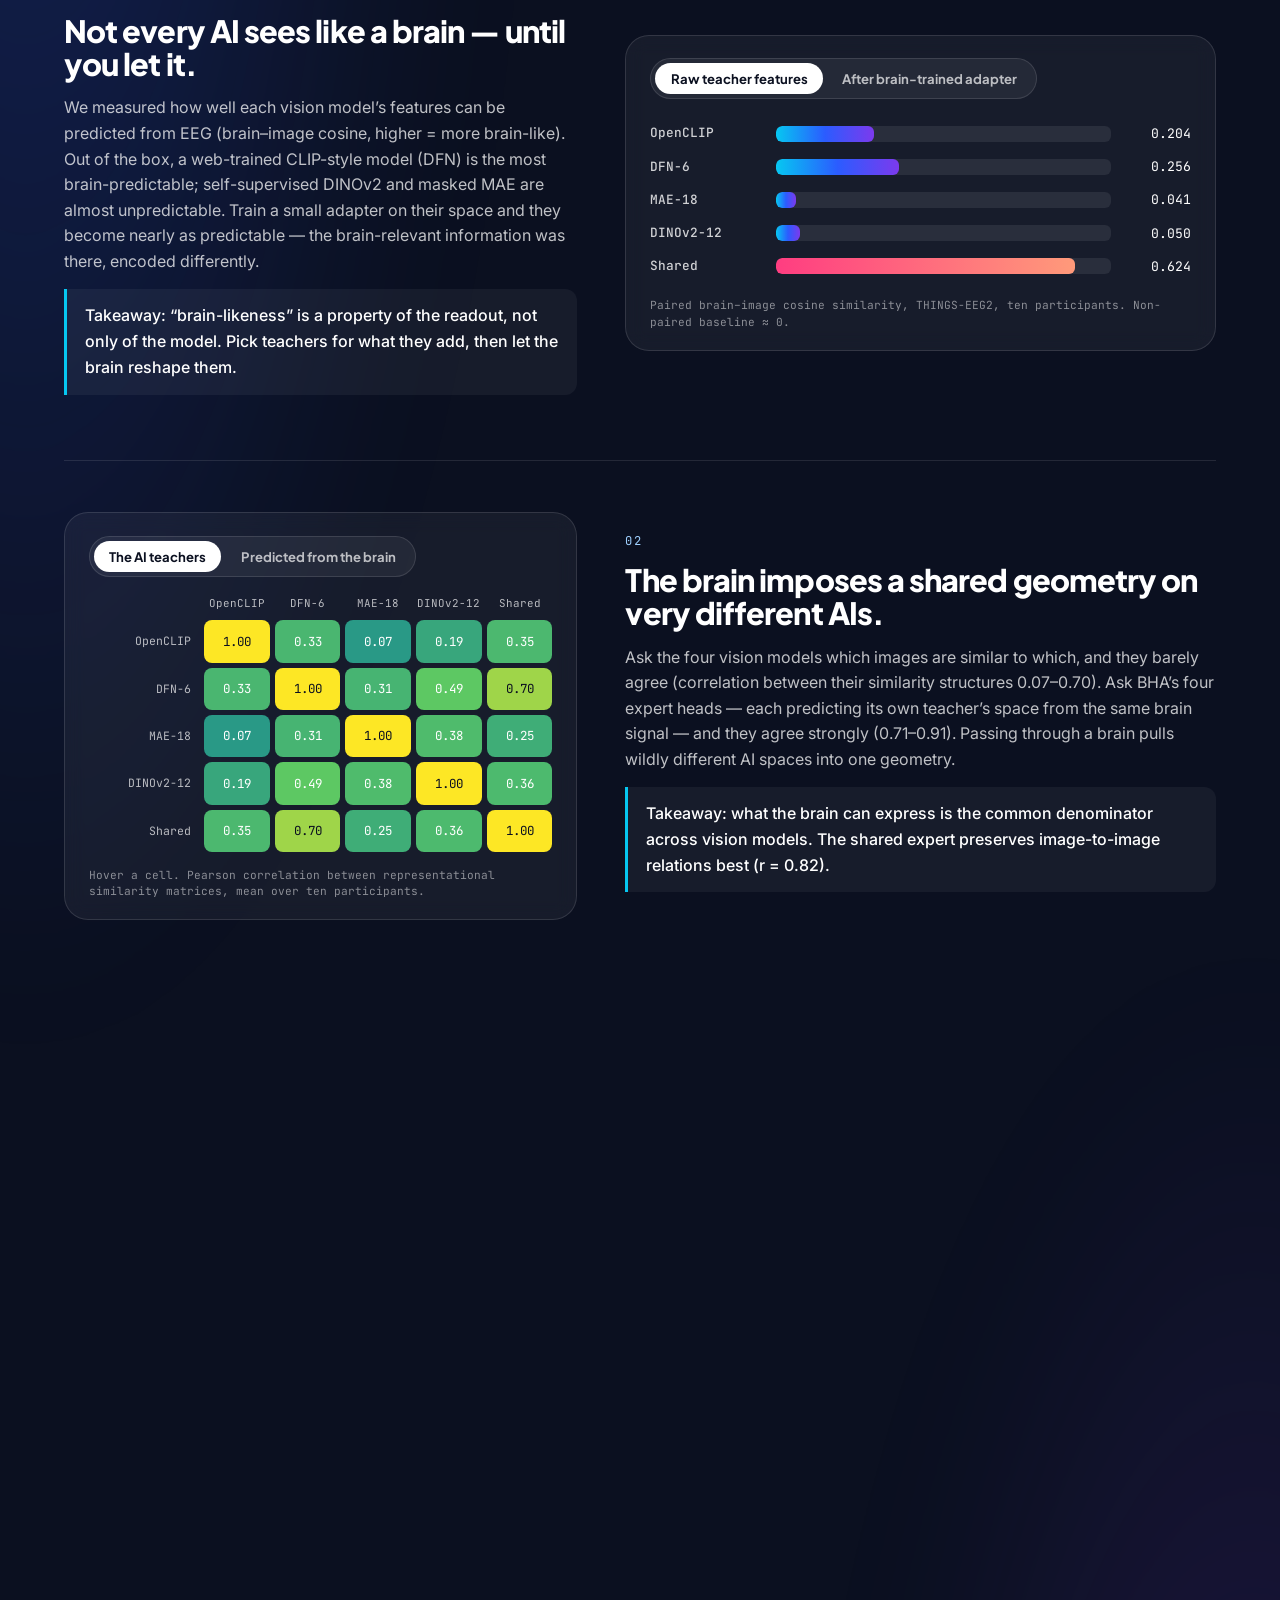
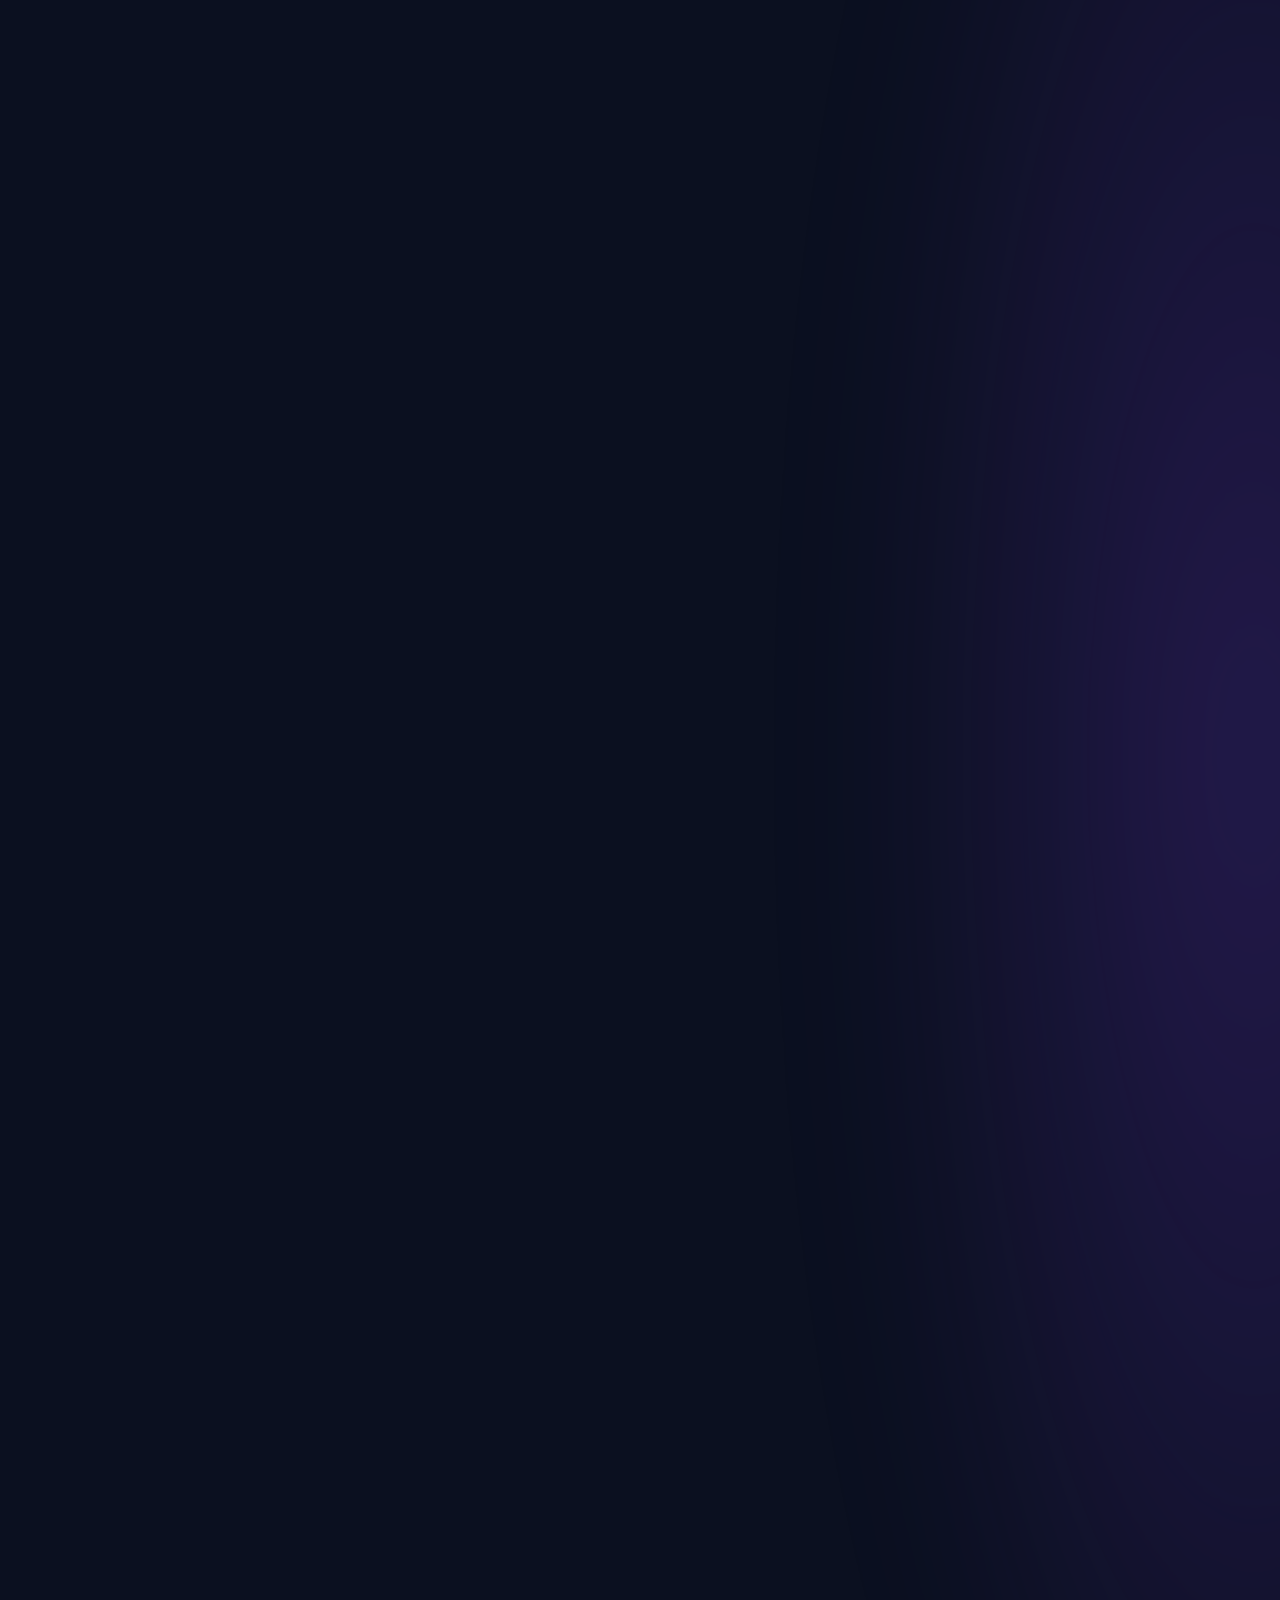
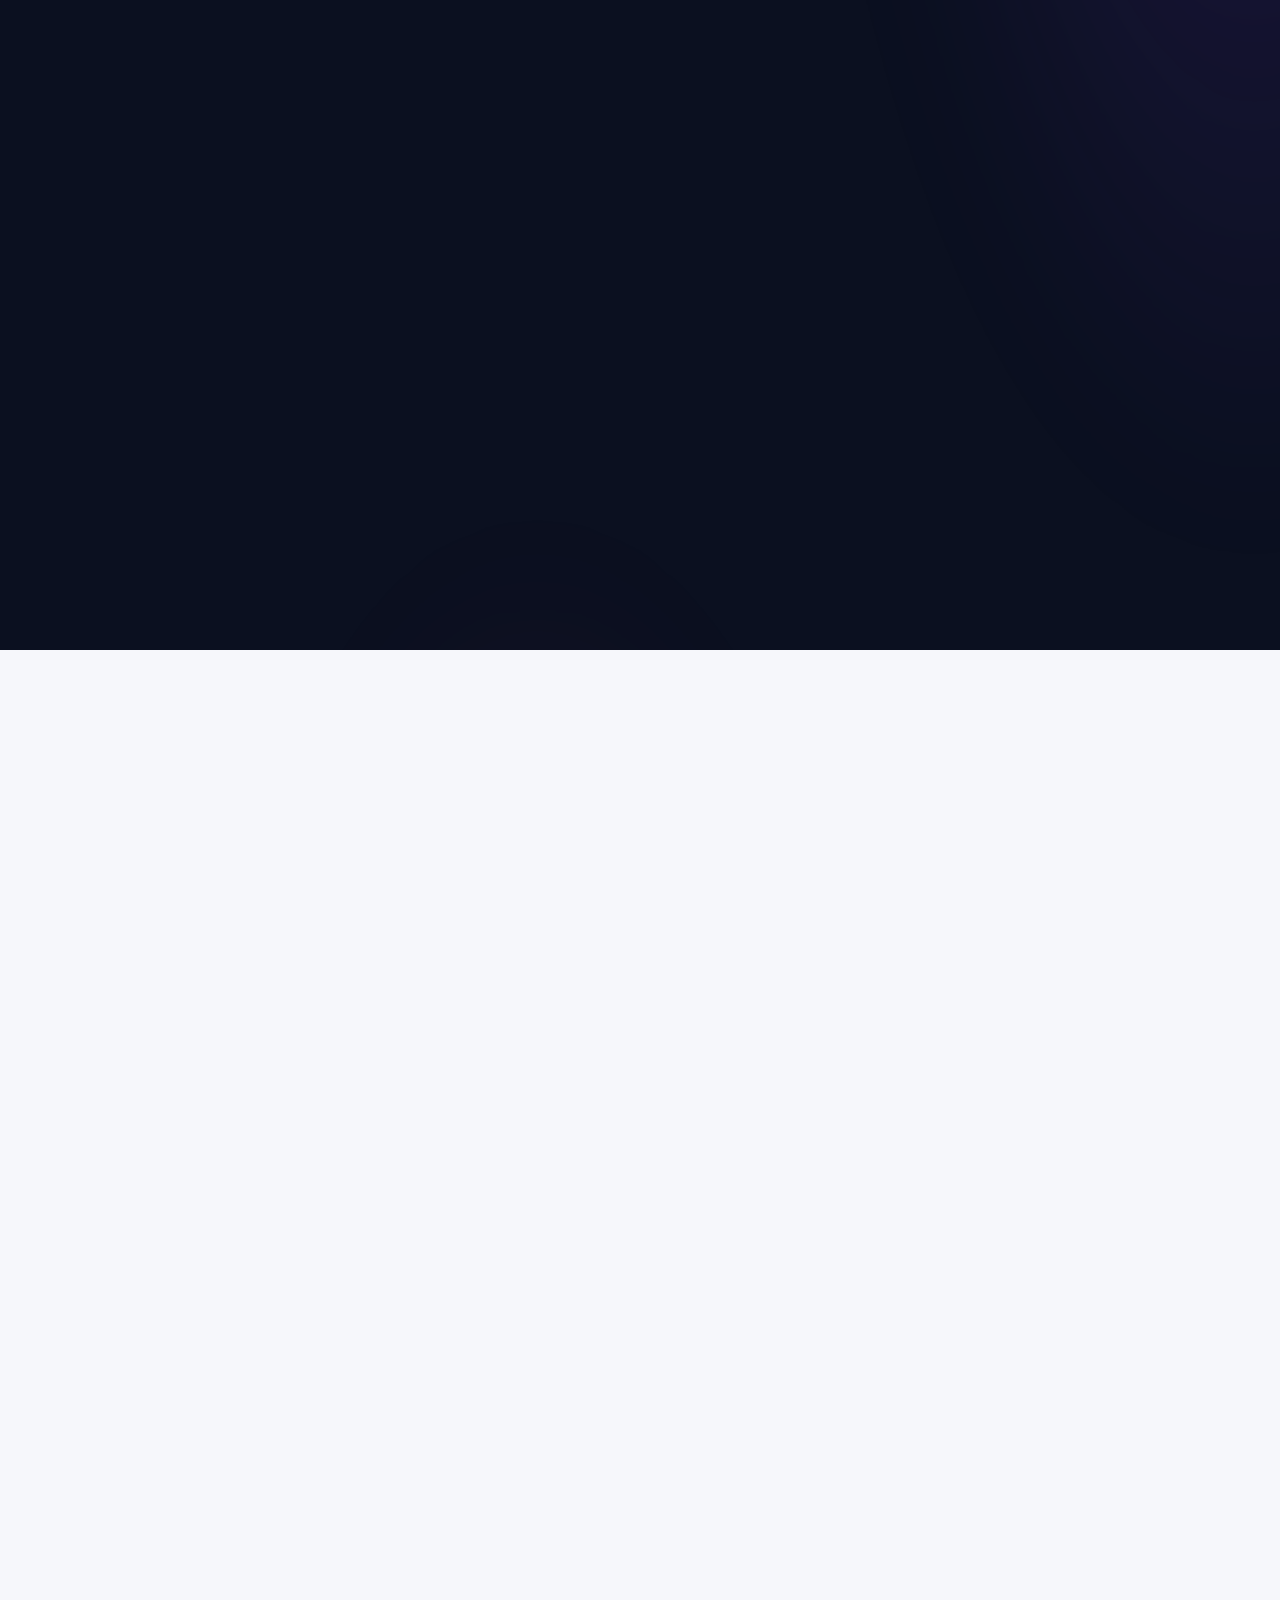
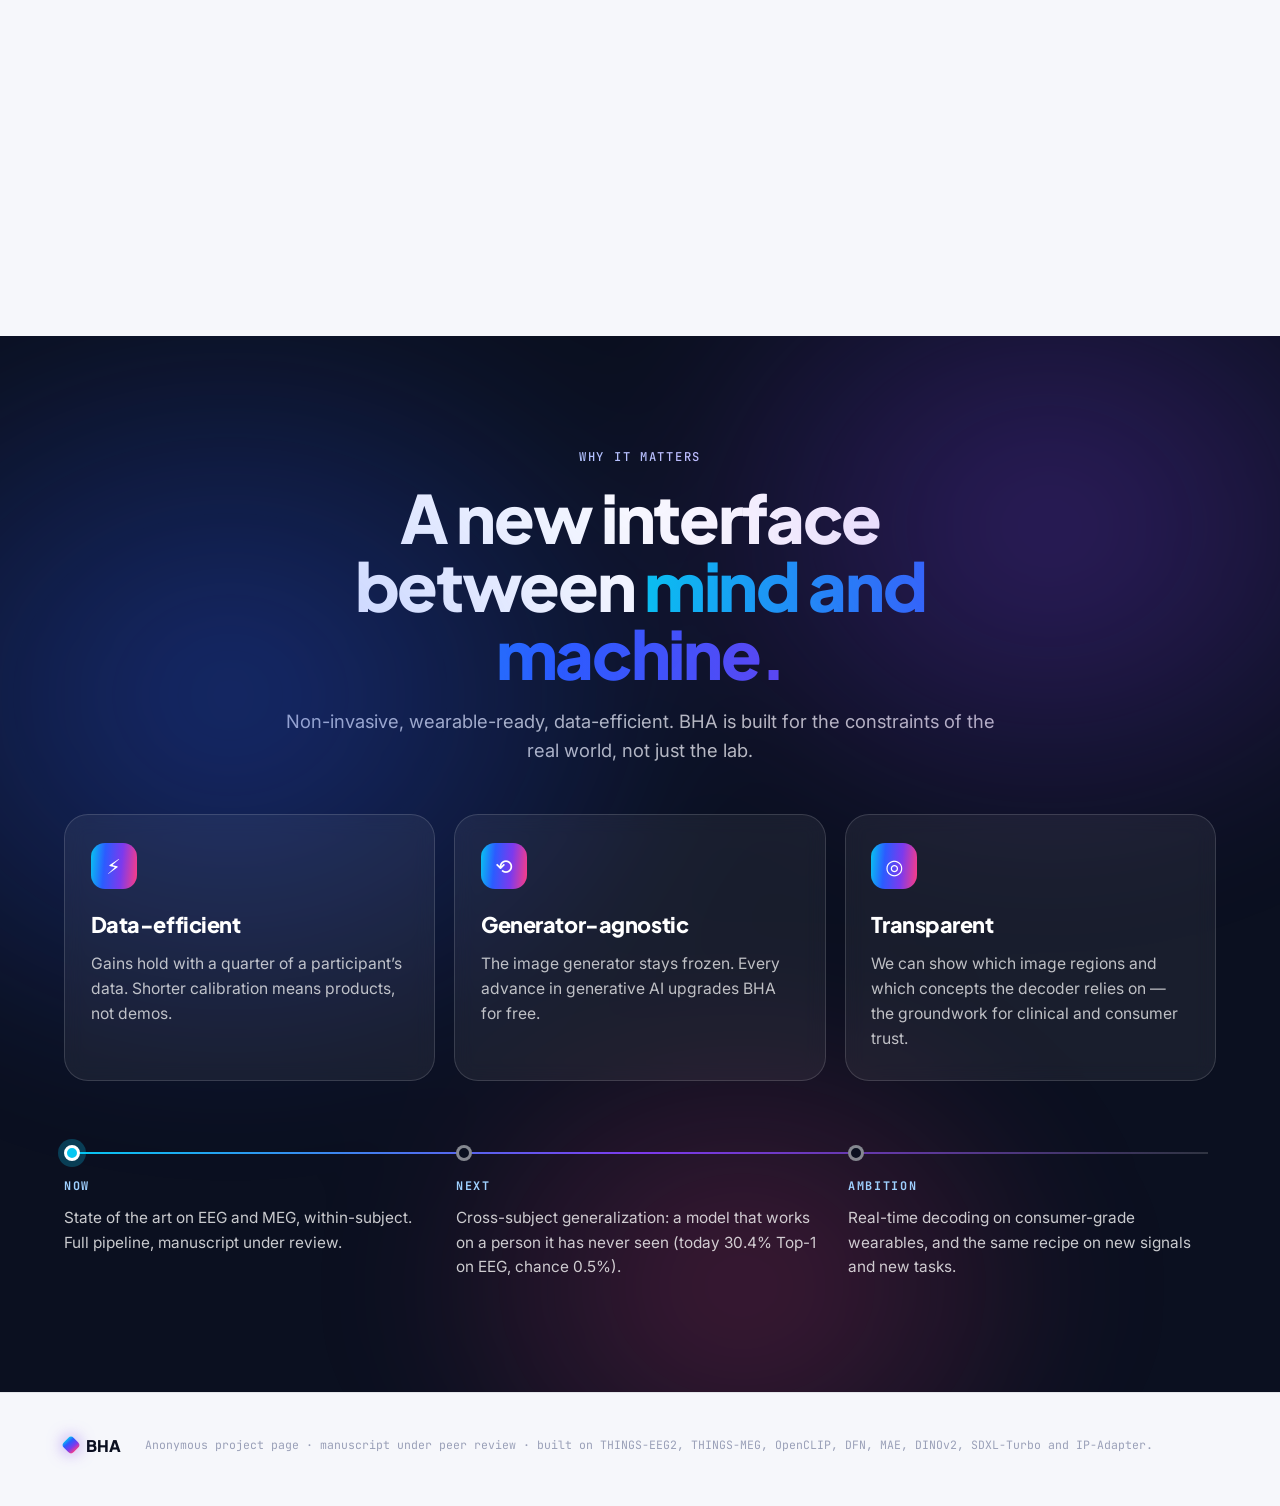
==== commit 82099a6b: "Film copy: the brand film is 78 seconds Co-Authored-By: Claude Fable 5.1 <noreply@anthropic.com>" ====
--- a/index.html
+++ b/index.html
@@ -77,7 +77,7 @@
           <div class="sec__head reveal">
             <p class="kicker" data-i18n="film.kicker">The film</p>
             <h2 class="h2" data-i18n-html="film.title">Every second, <span class="grad">your brain is drawing.</span></h2>
-            <p class="lede" data-i18n="film.lede">A 84-second brand film built only from real material: one participant’s EEG, the pictures they saw, the pictures BHA decoded, and the model’s own attribution maps. Sound on.</p>
+            <p class="lede" data-i18n="film.lede">A 78-second brand film built only from real material: one participant’s EEG, the pictures they saw, the pictures BHA decoded, and the model’s own attribution maps. Sound on.</p>
           </div>
           <div class="player reveal" id="player">
             <video id="film-video" class="player__video" preload="metadata" playsinline controls poster="video/brand_poster.jpg">
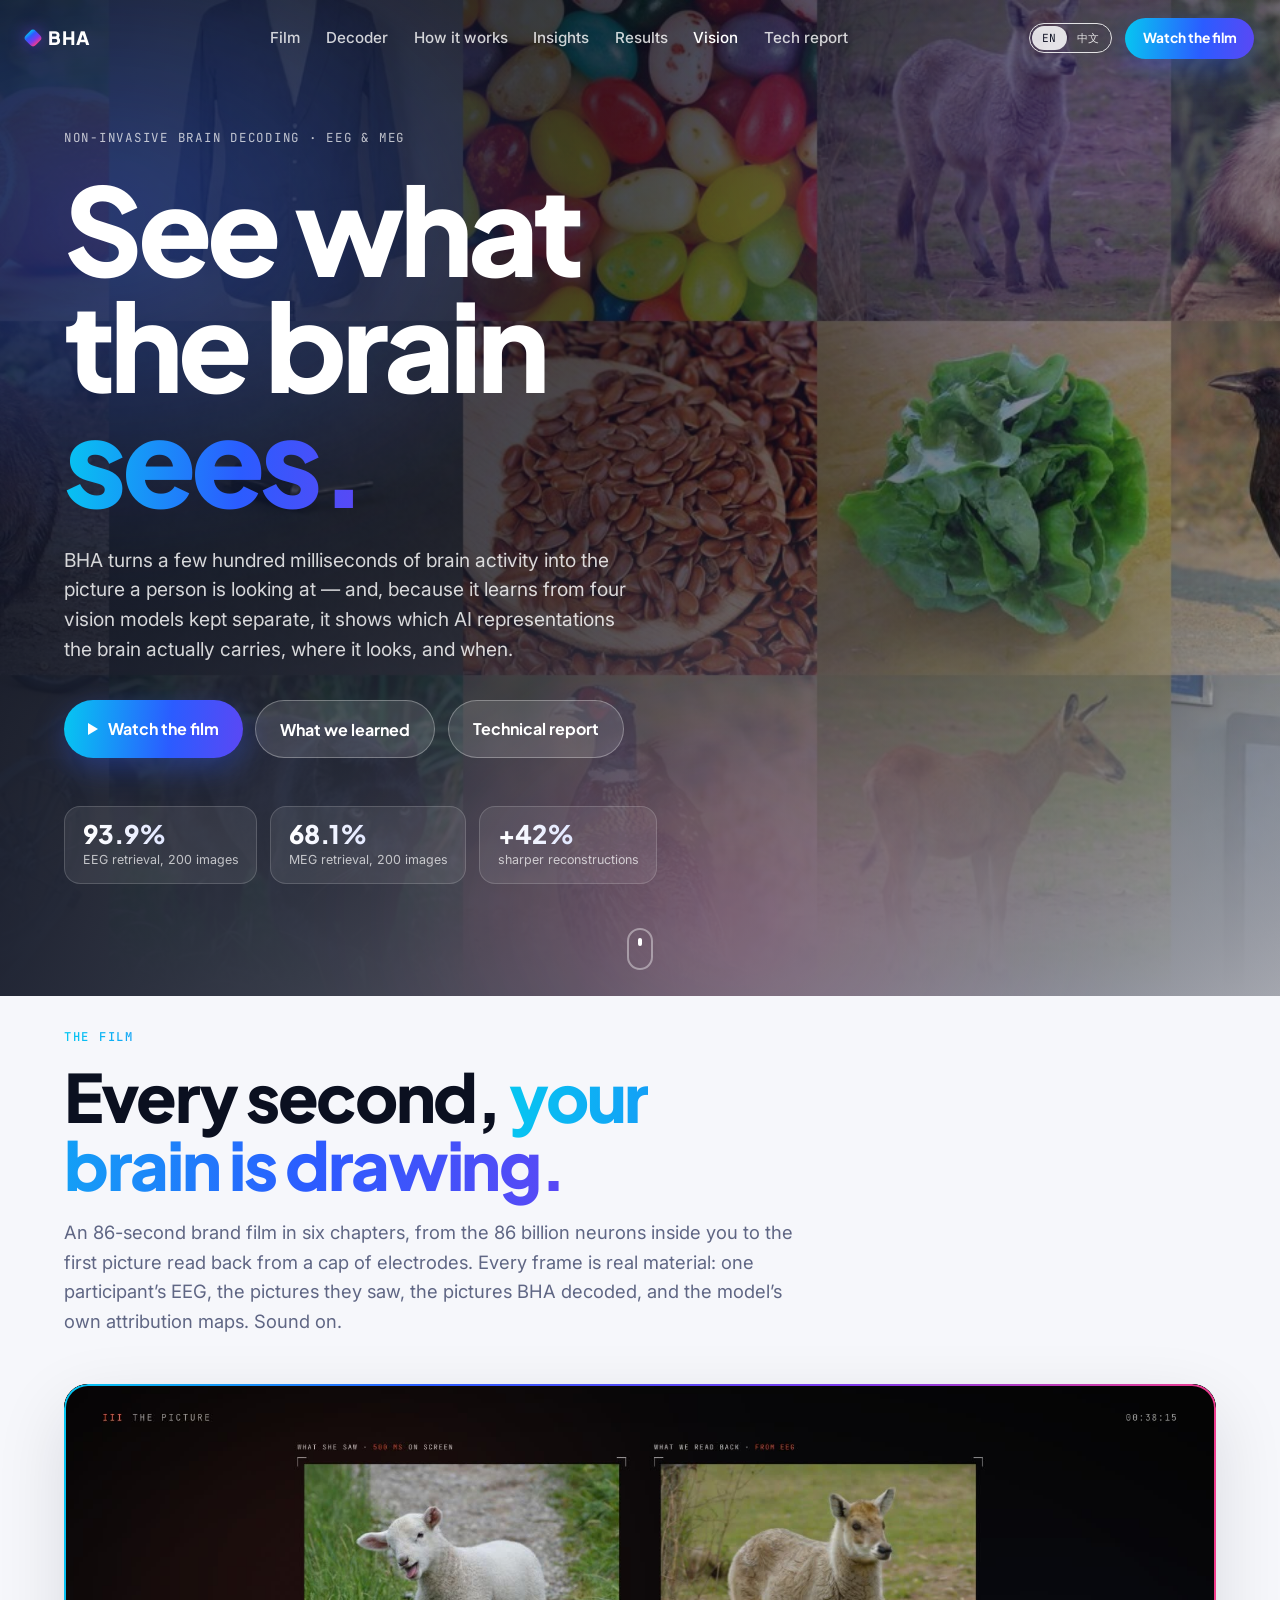
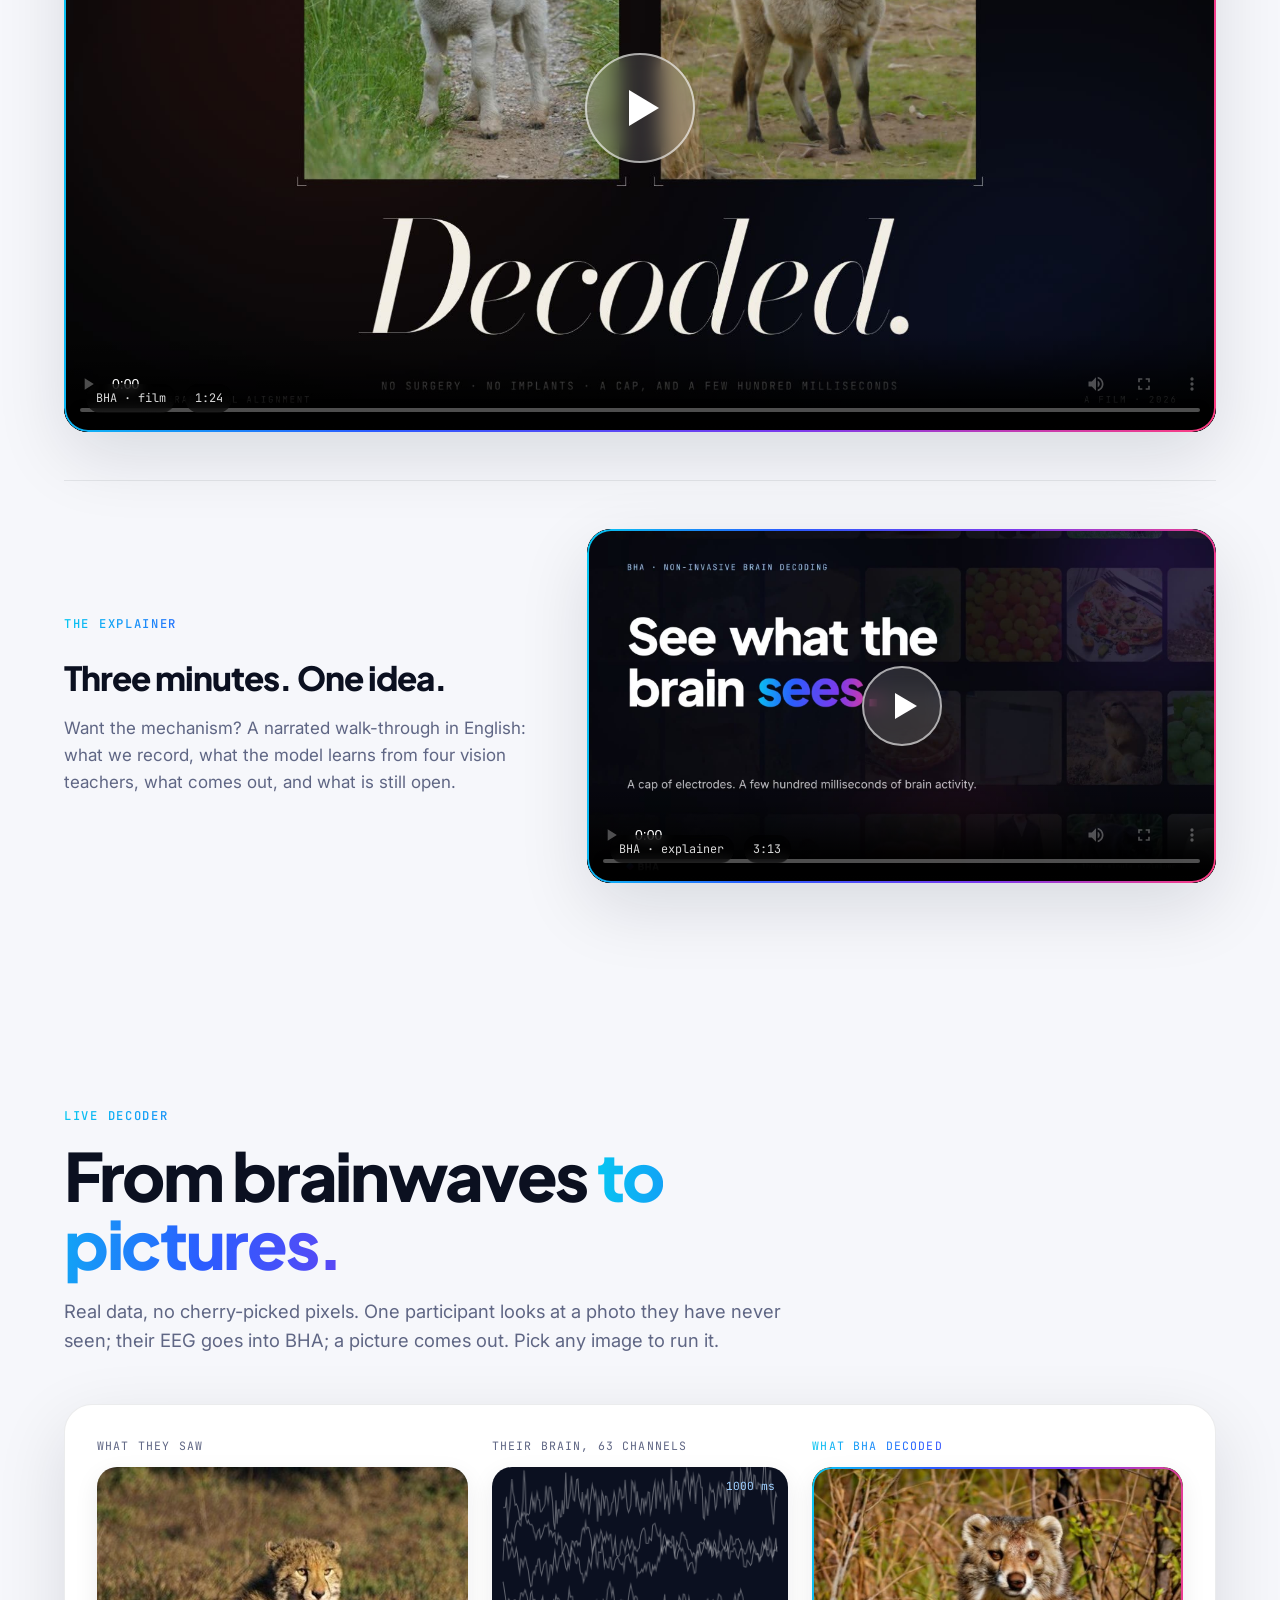
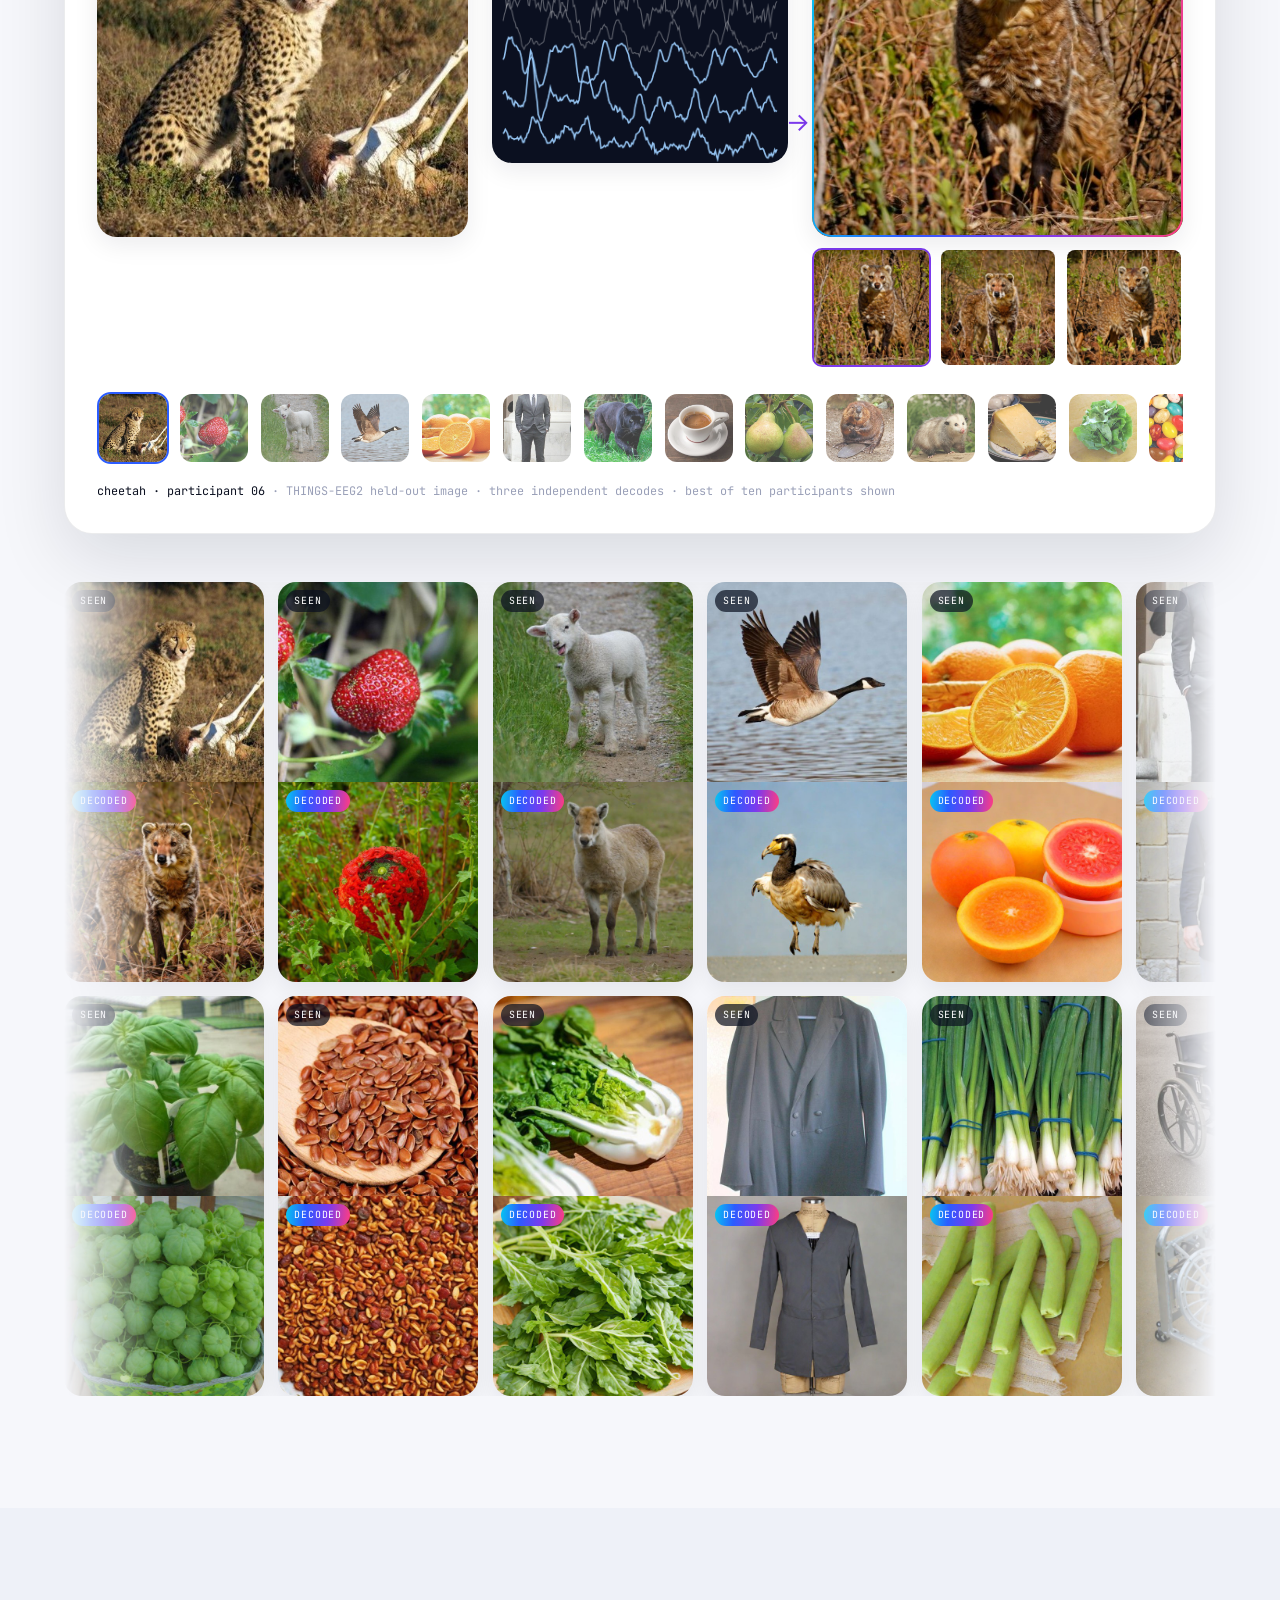
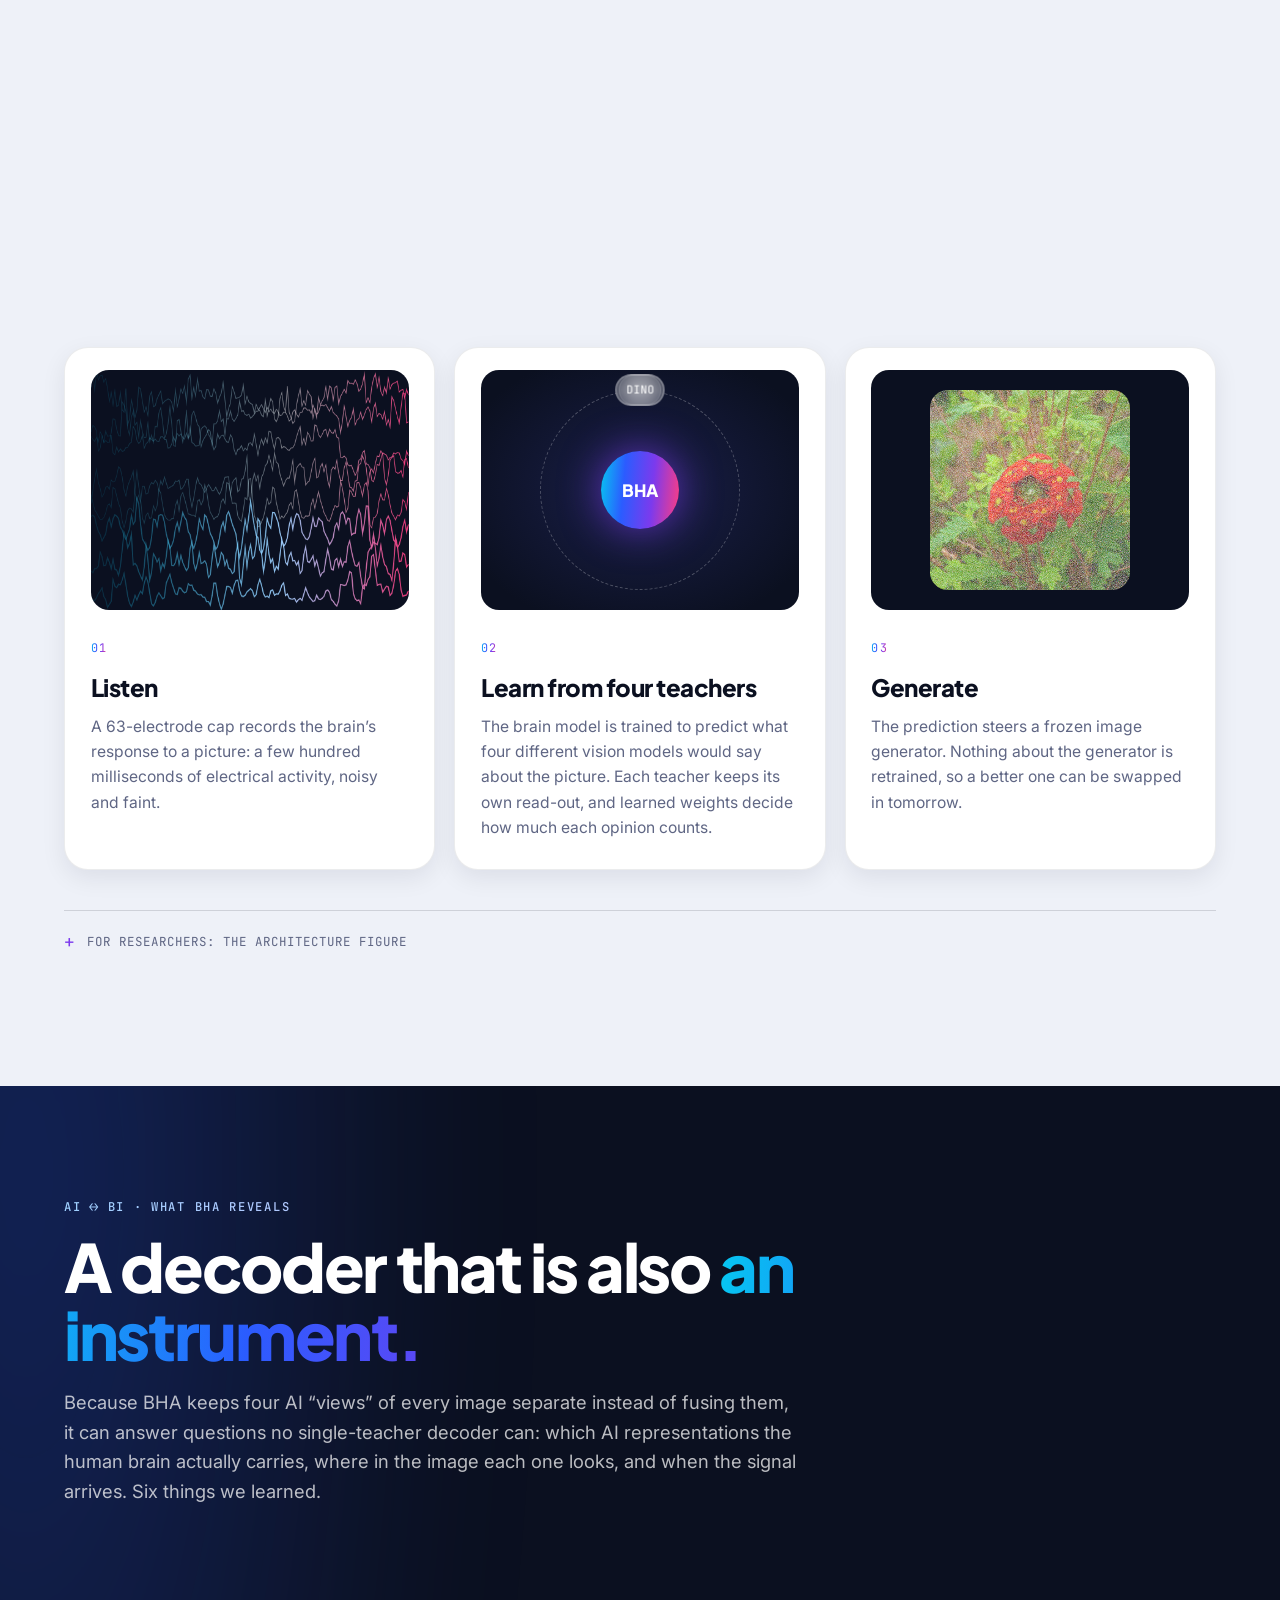
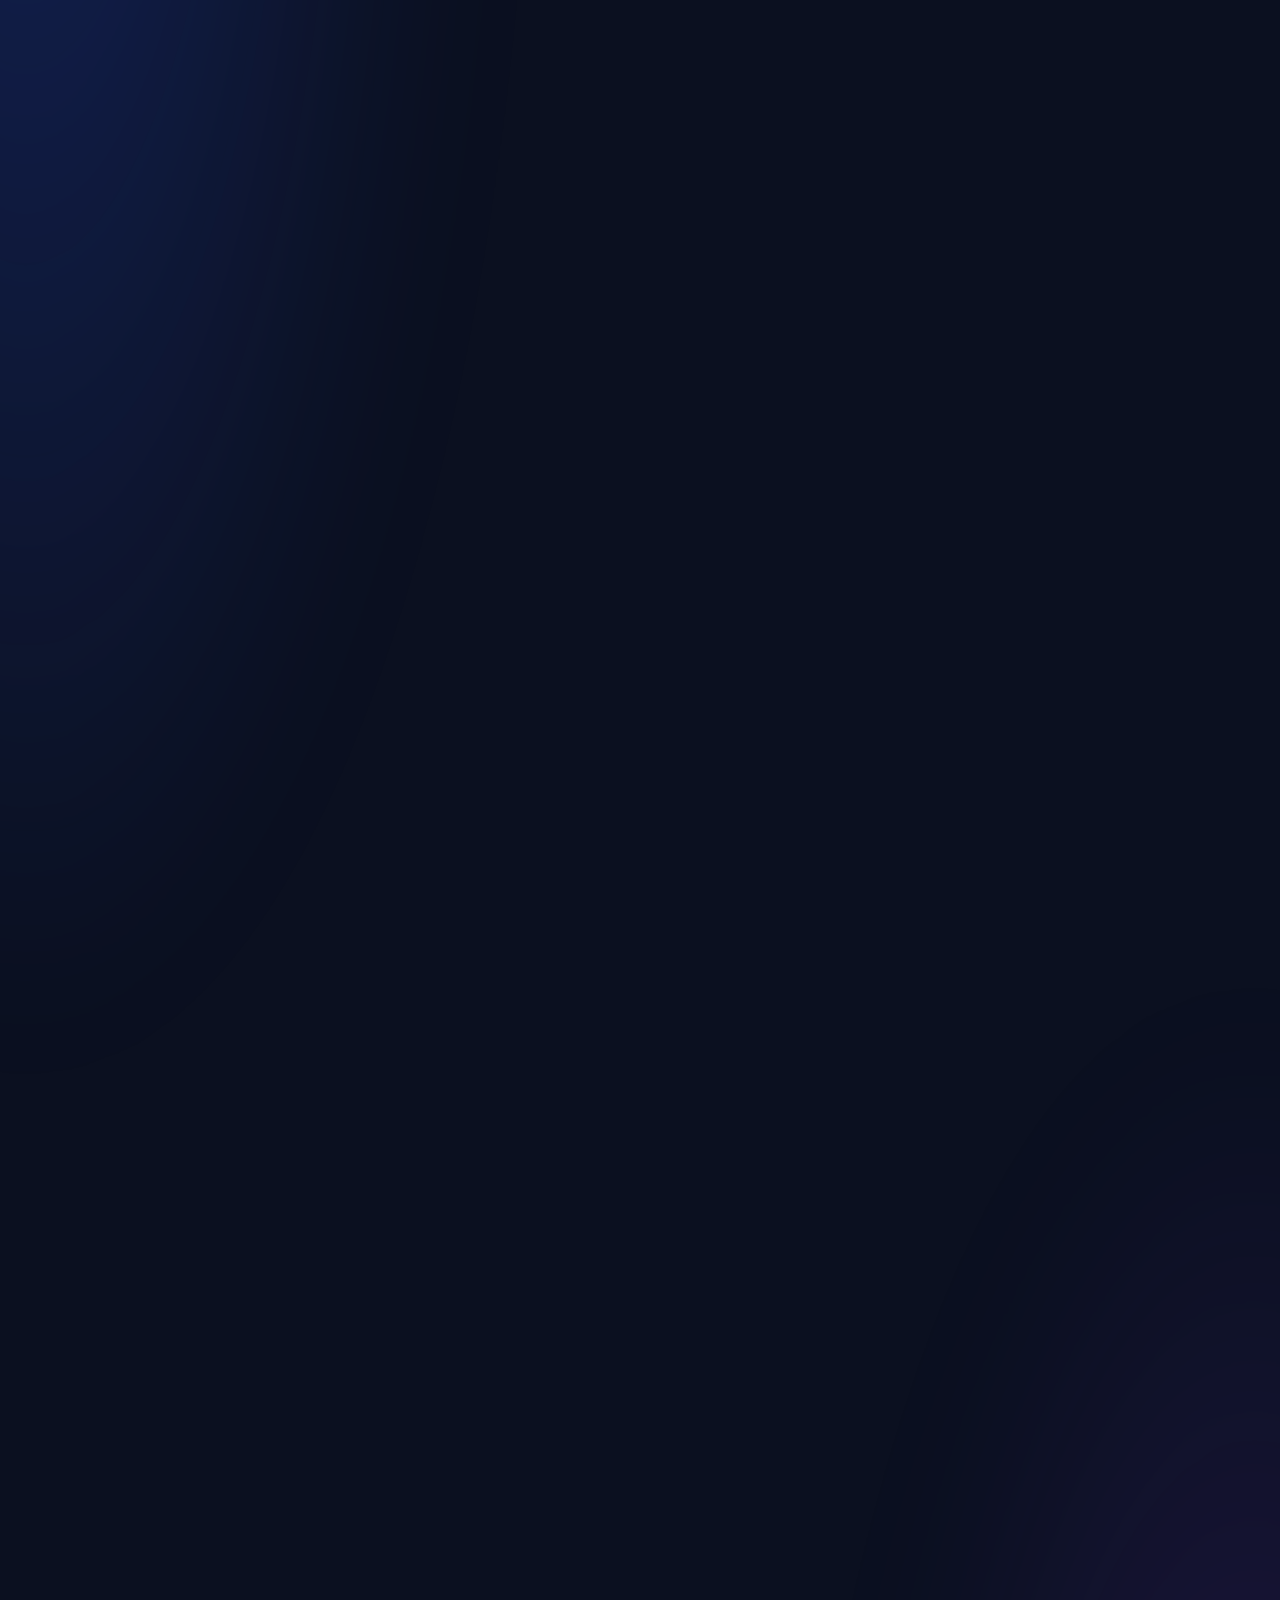
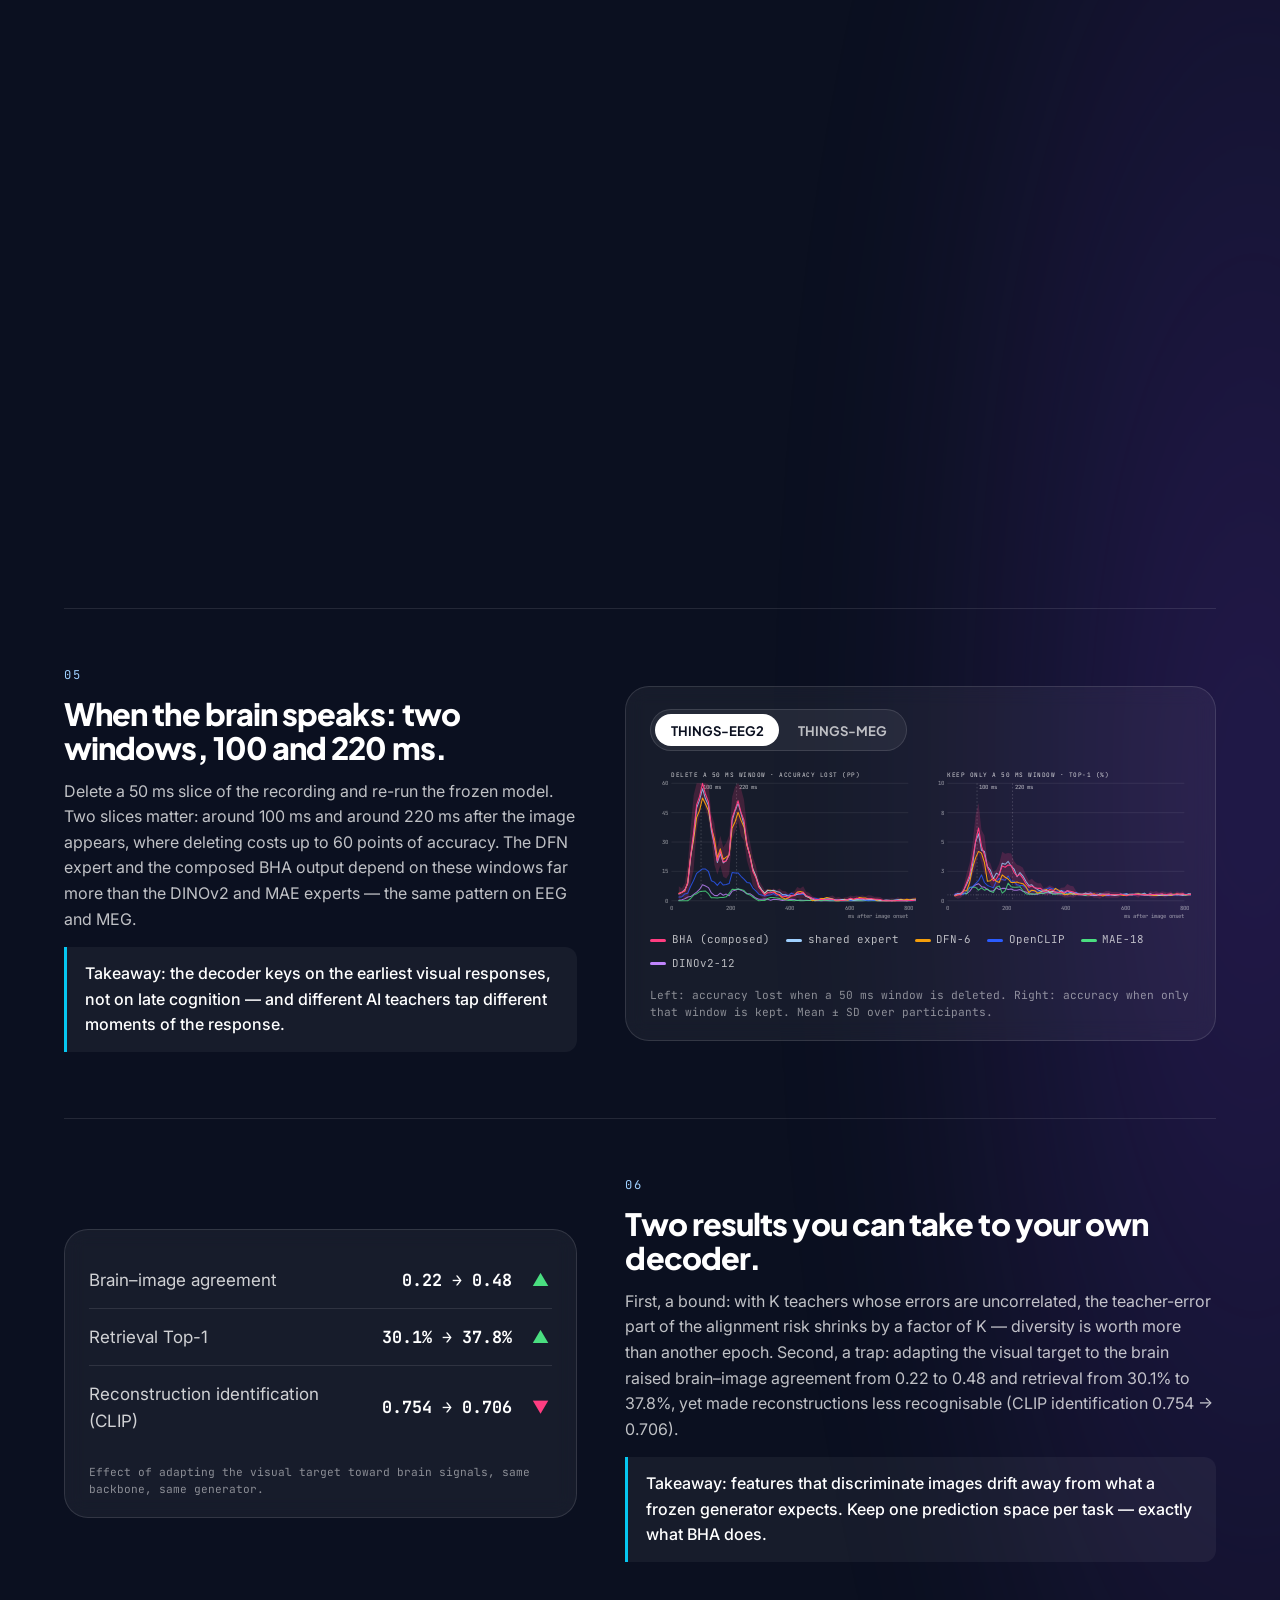
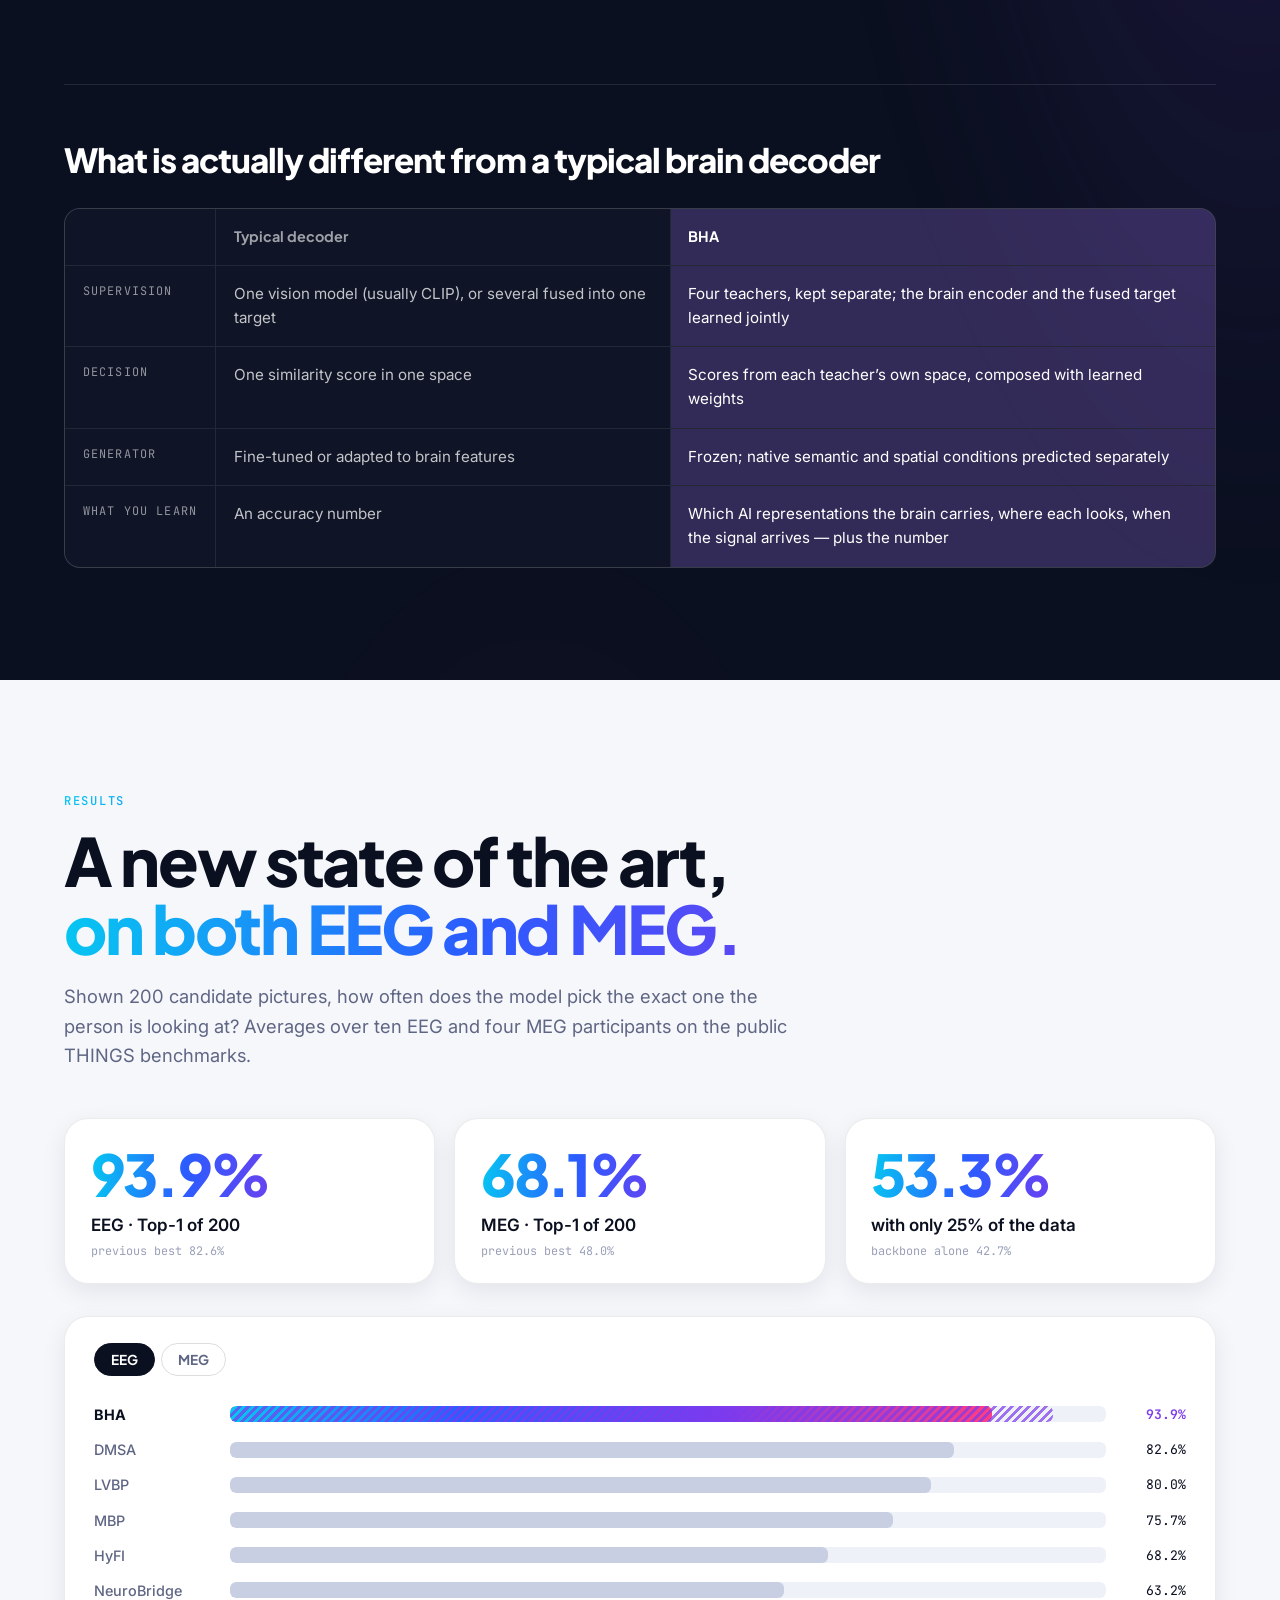
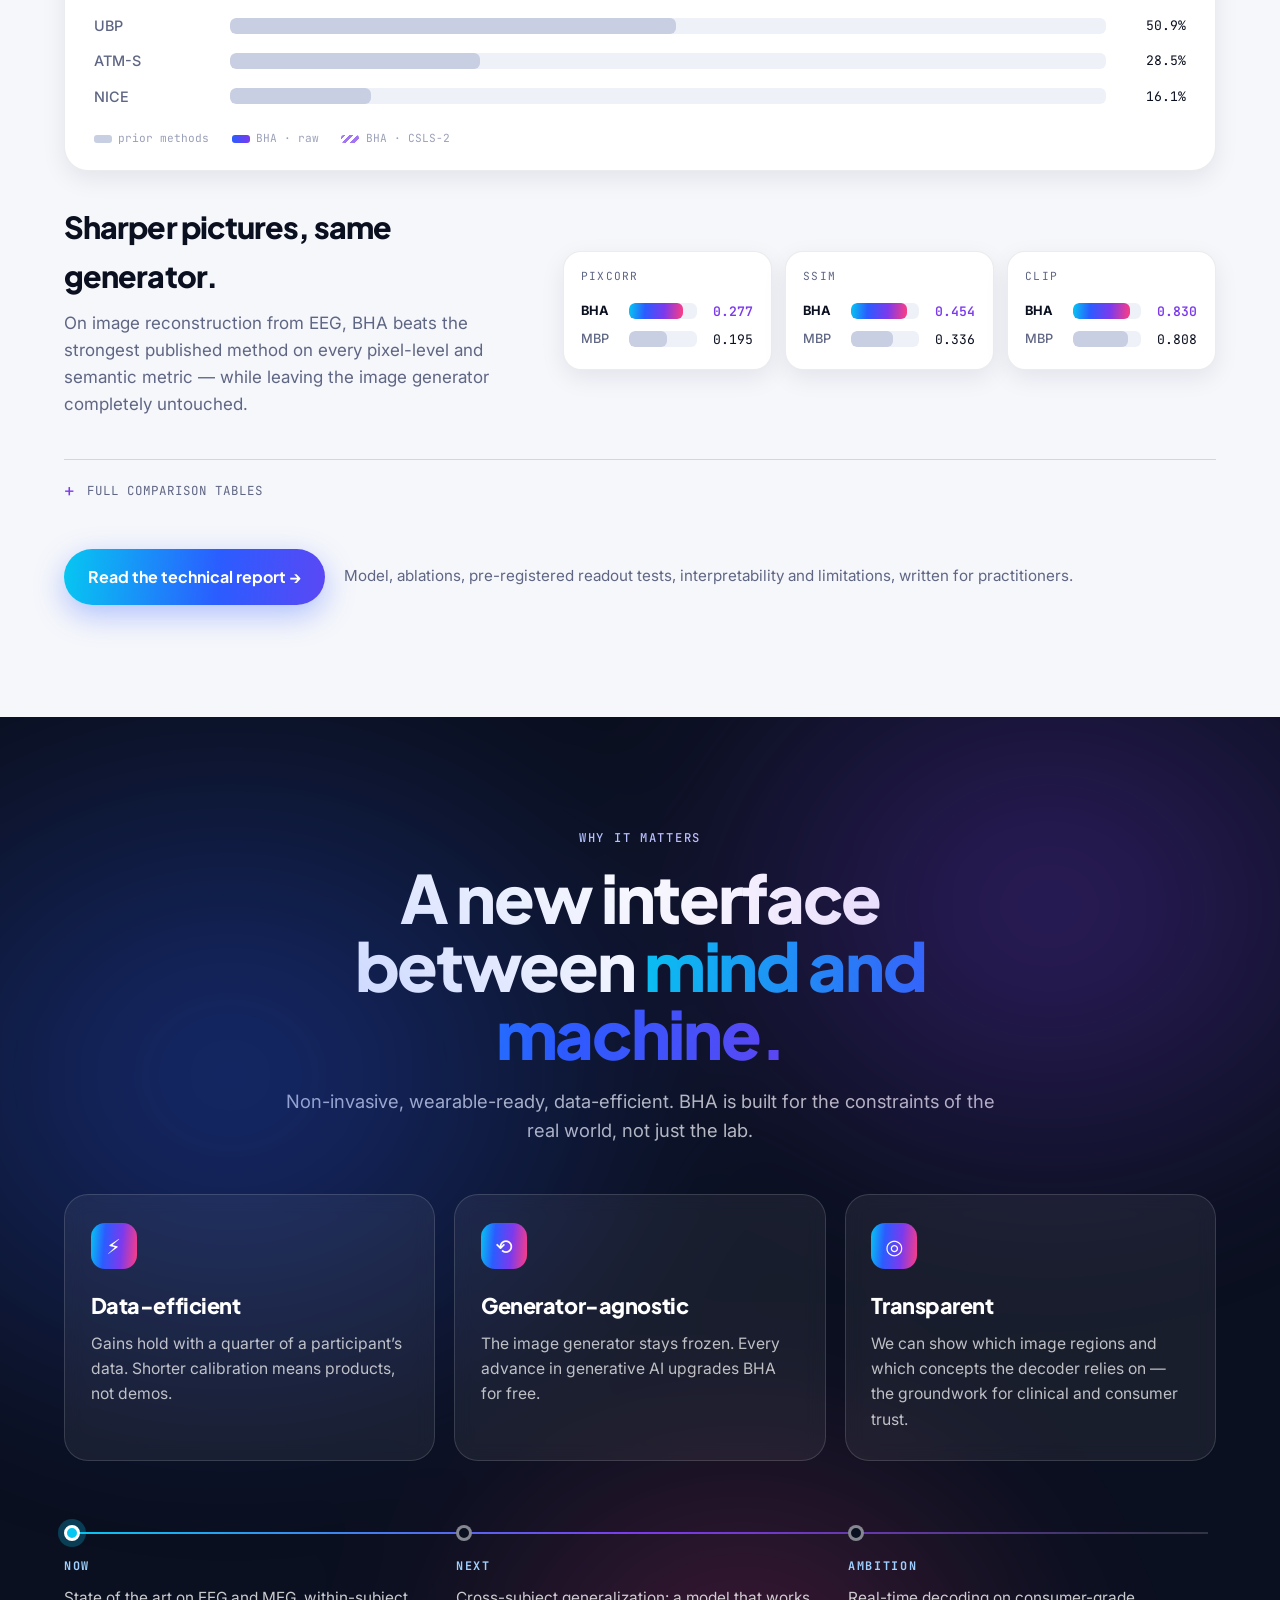
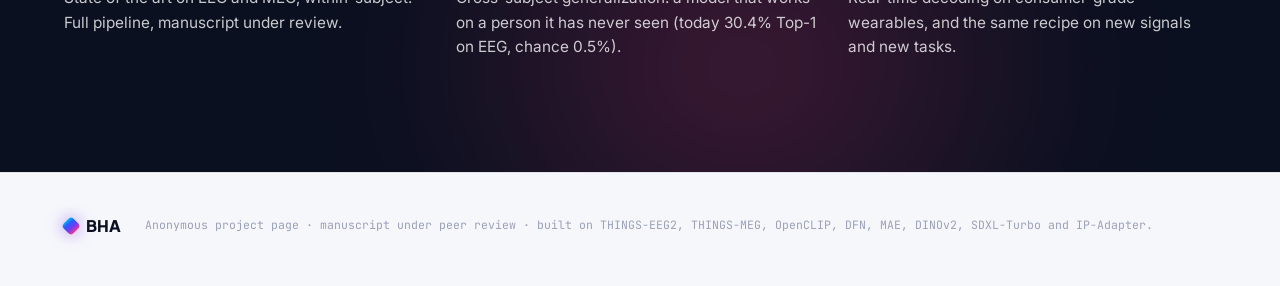
==== commit fdfa3eea: "Brand film, second cut: six chapters, Didone type, hard cuts and a grander opening Replaces video/br" ====
--- a/index.html
+++ b/index.html
@@ -77,7 +77,7 @@
           <div class="sec__head reveal">
             <p class="kicker" data-i18n="film.kicker">The film</p>
             <h2 class="h2" data-i18n-html="film.title">Every second, <span class="grad">your brain is drawing.</span></h2>
-            <p class="lede" data-i18n="film.lede">A 78-second brand film built only from real material: one participant’s EEG, the pictures they saw, the pictures BHA decoded, and the model’s own attribution maps. Sound on.</p>
+            <p class="lede" data-i18n="film.lede">An 86-second brand film in six chapters, from the 86 billion neurons inside you to the first picture read back from a cap of electrodes. Every frame is real material: one participant’s EEG, the pictures they saw, the pictures BHA decoded, and the model’s own attribution maps. Sound on.</p>
           </div>
           <div class="player reveal" id="player">
             <video id="film-video" class="player__video" preload="metadata" playsinline controls poster="video/brand_poster.jpg">
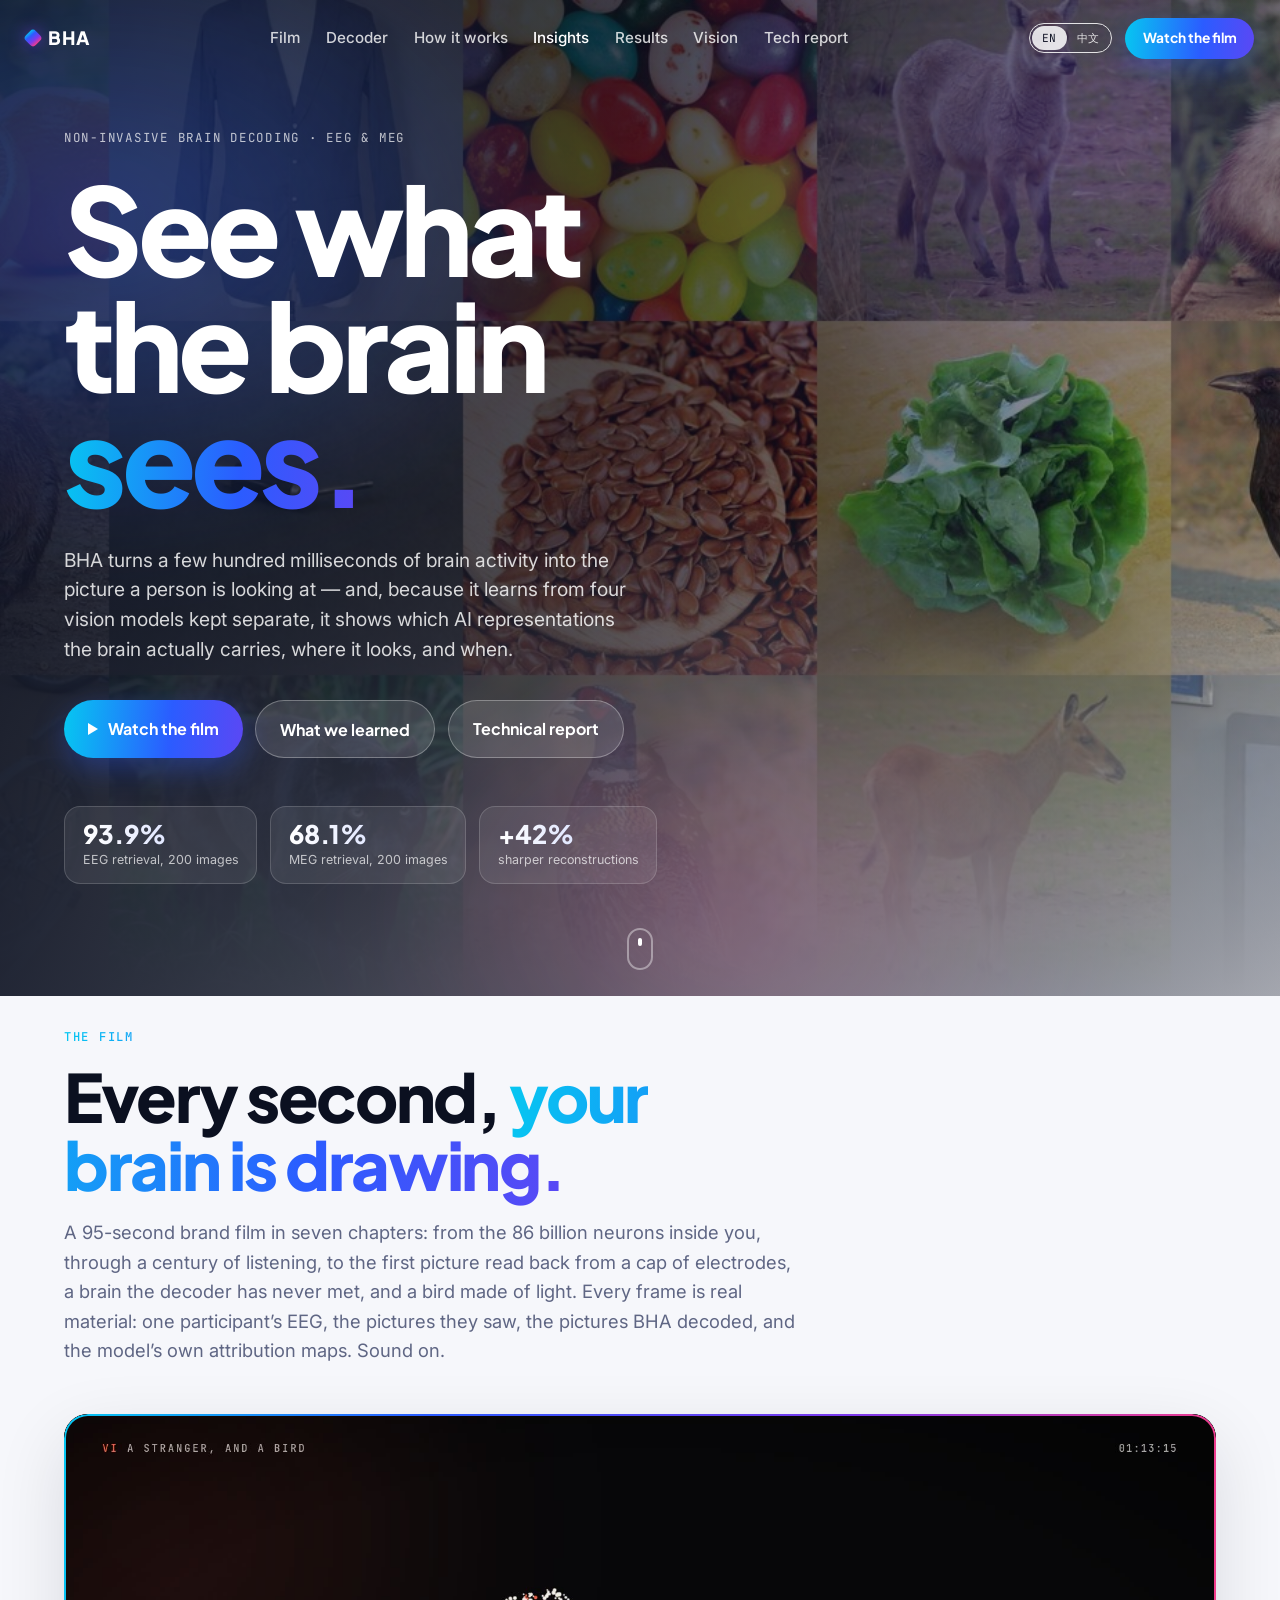
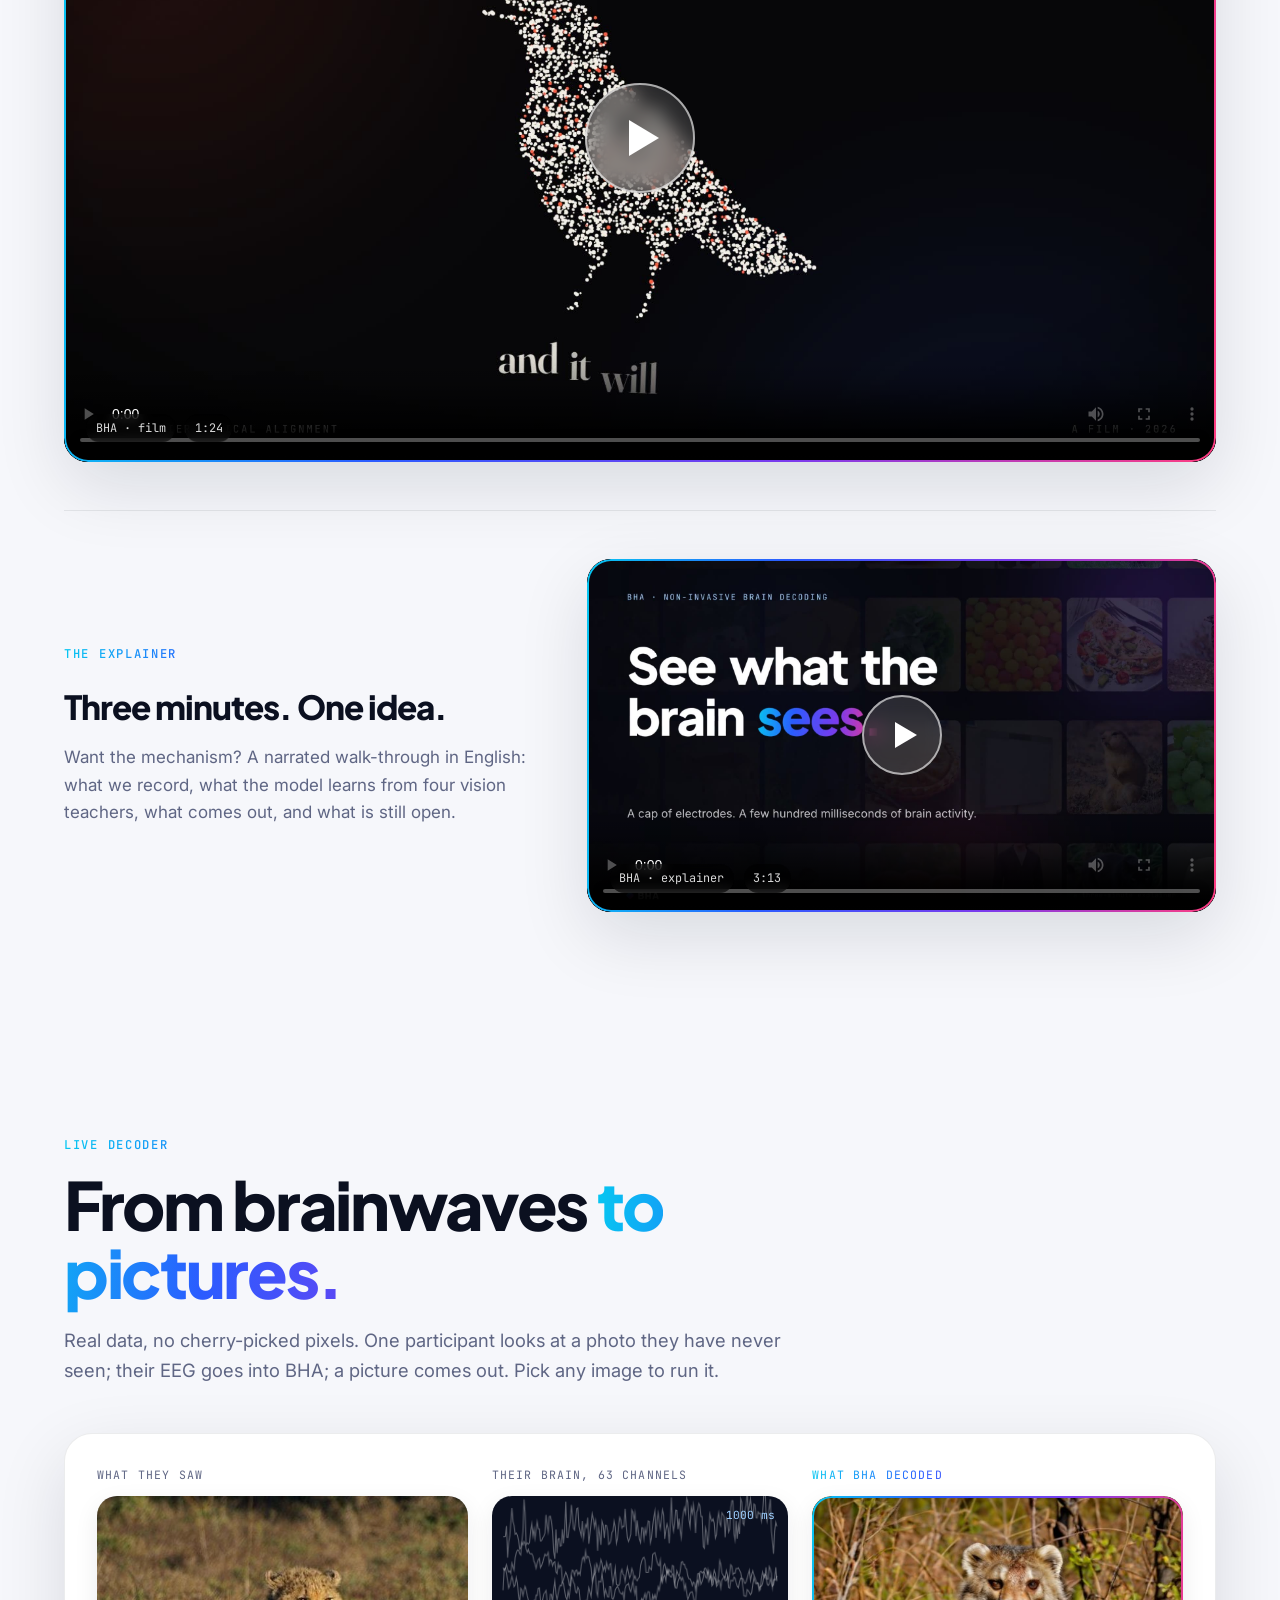
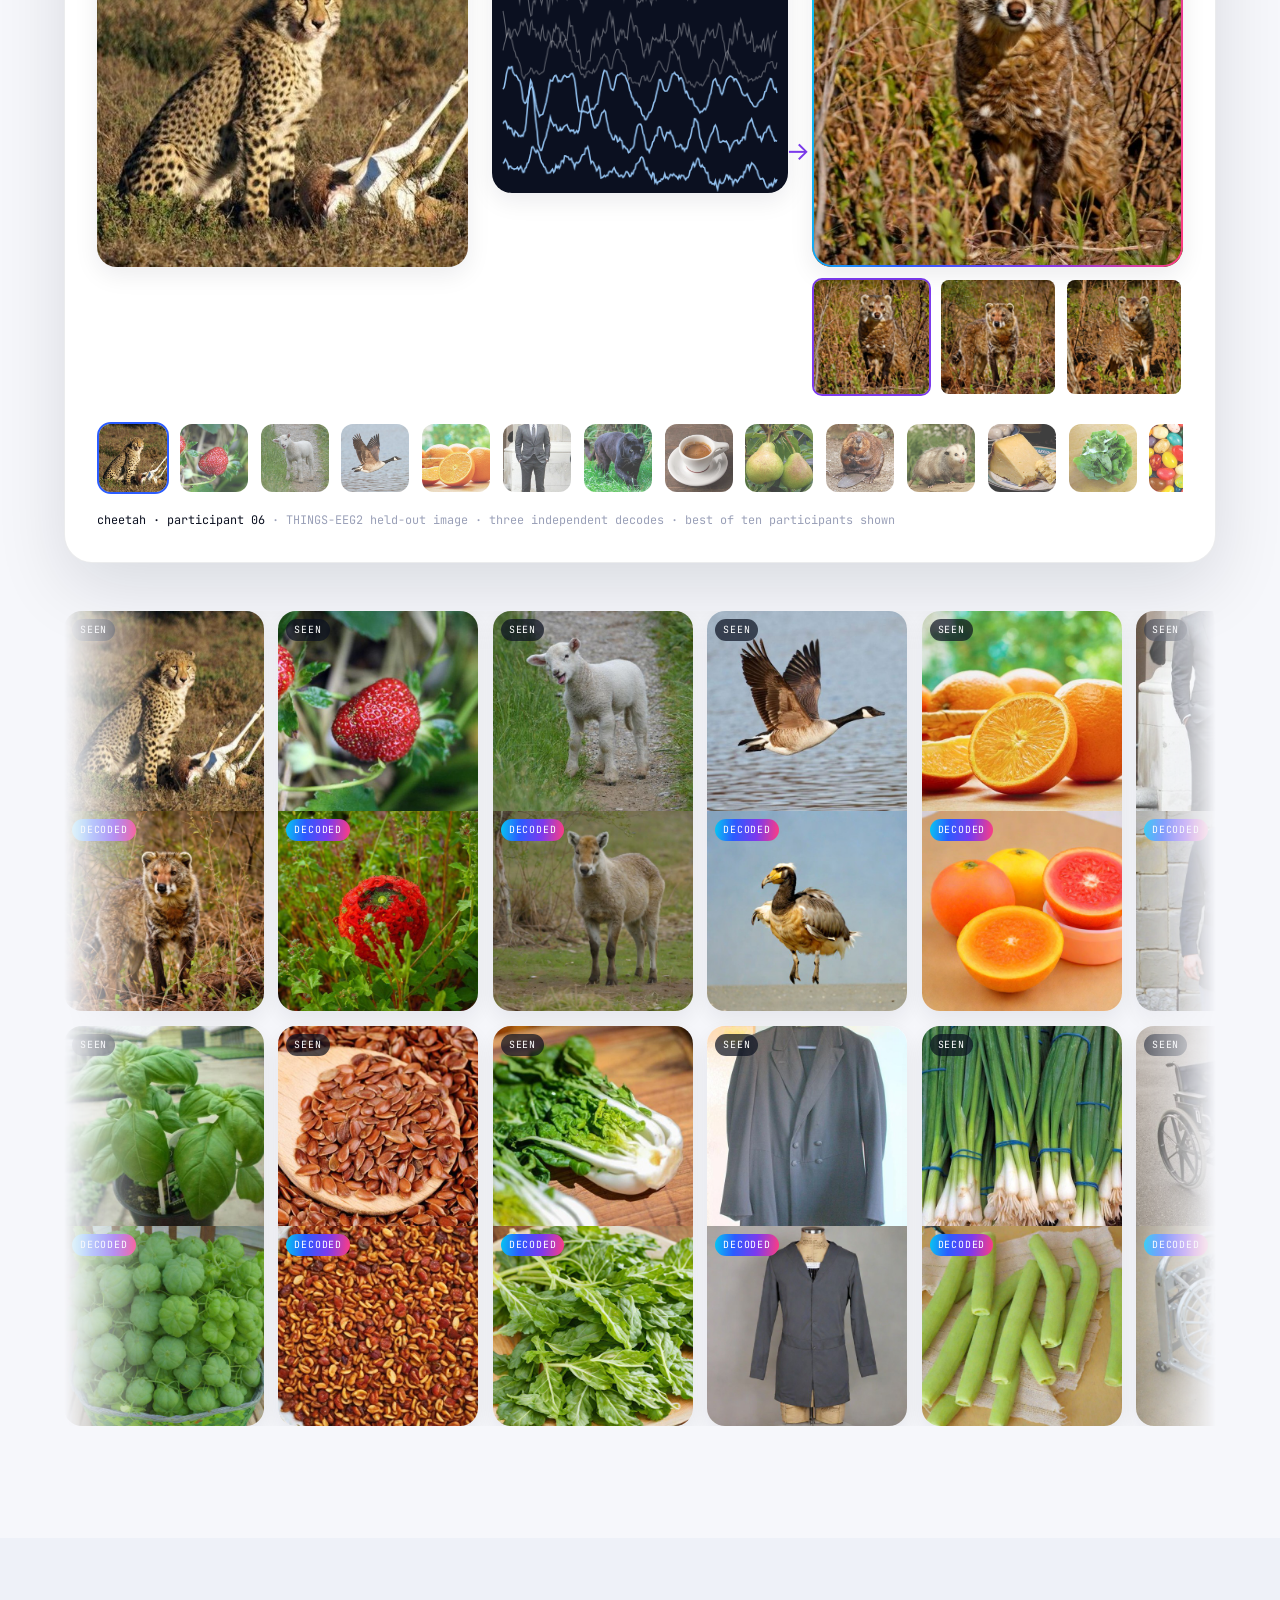
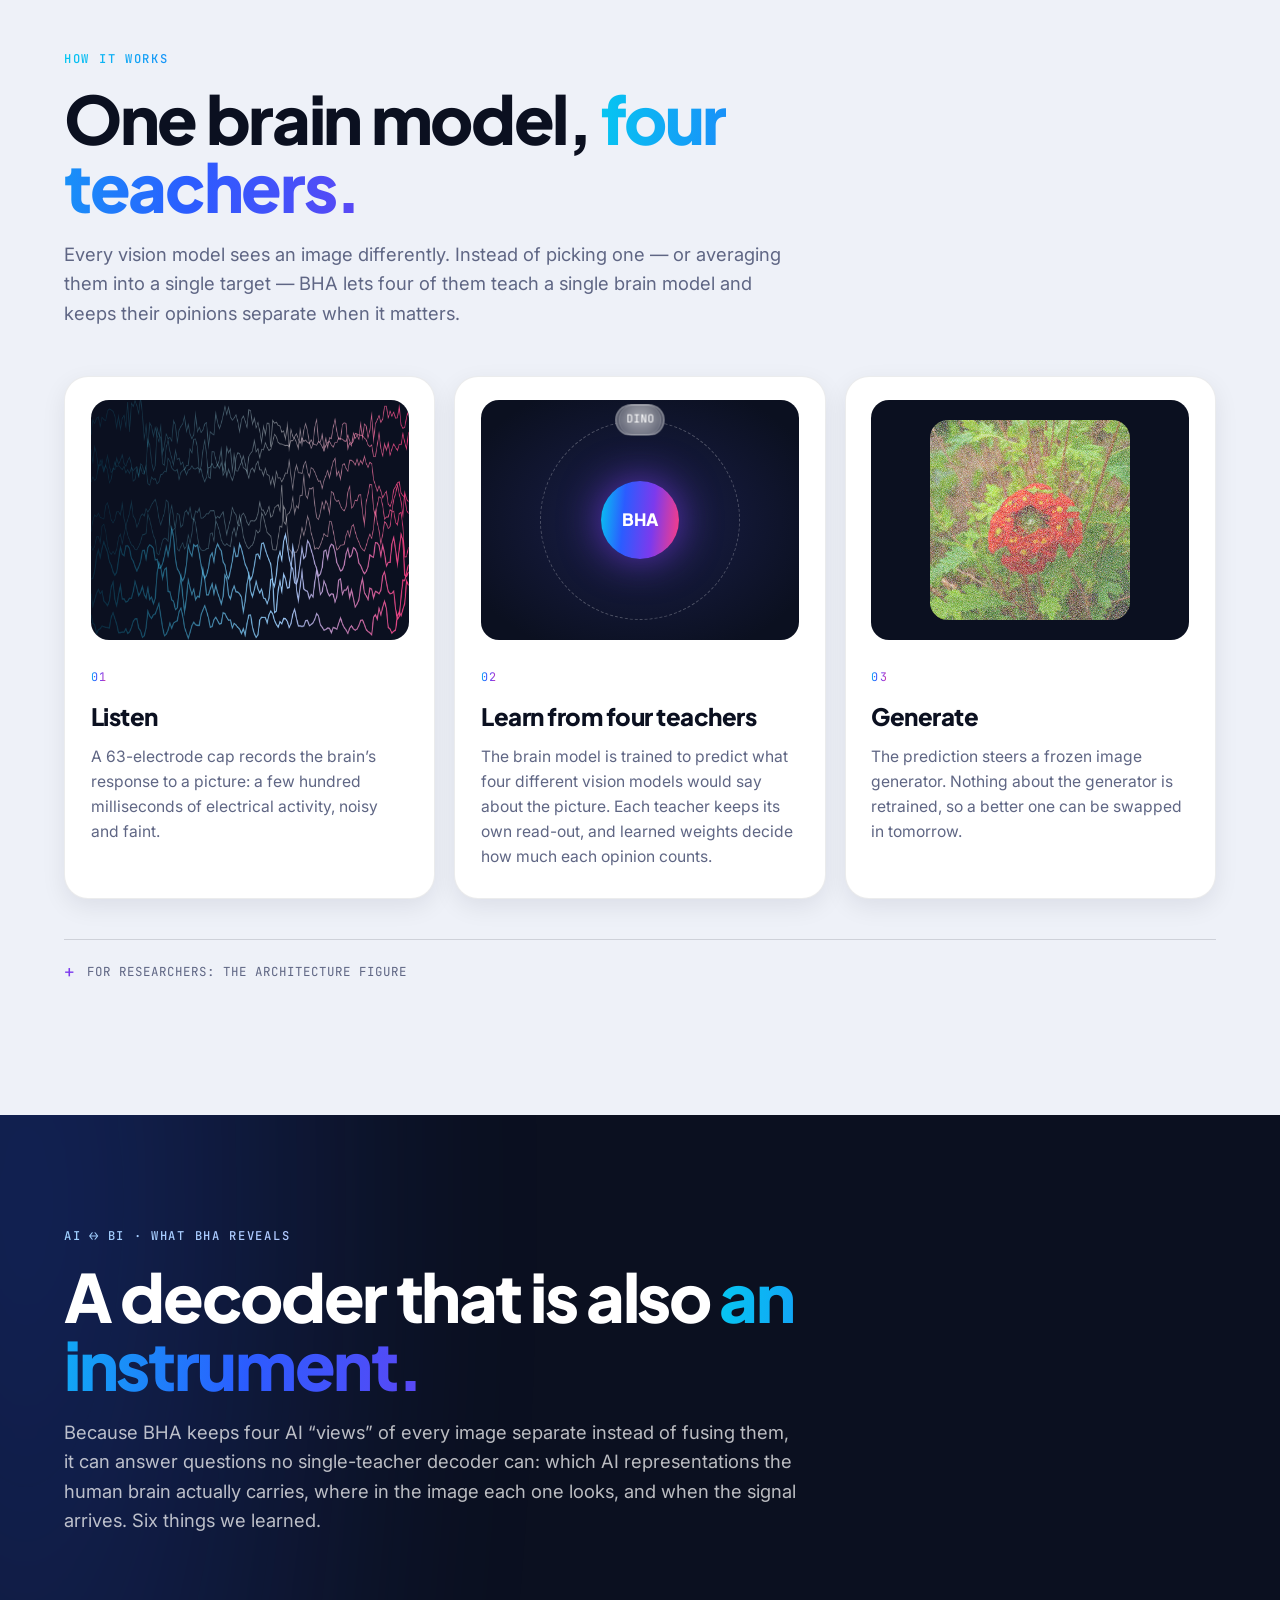
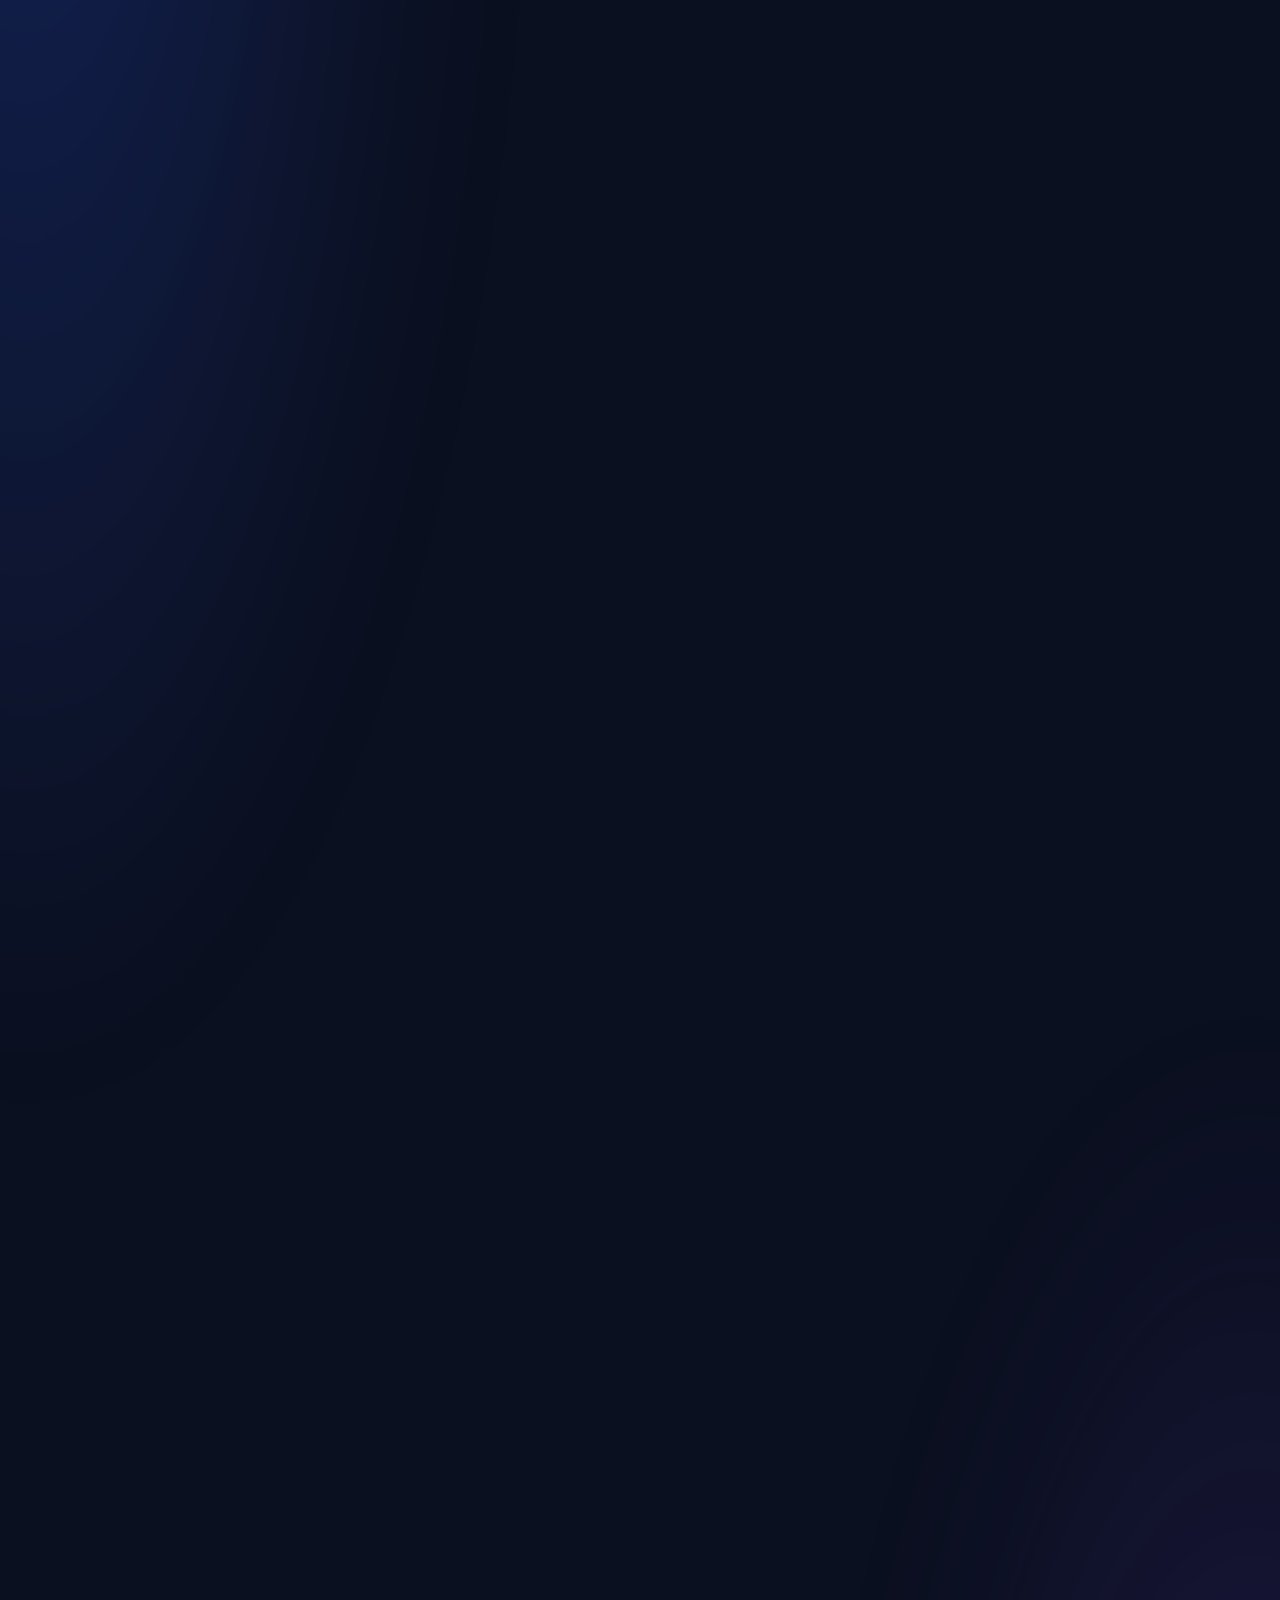
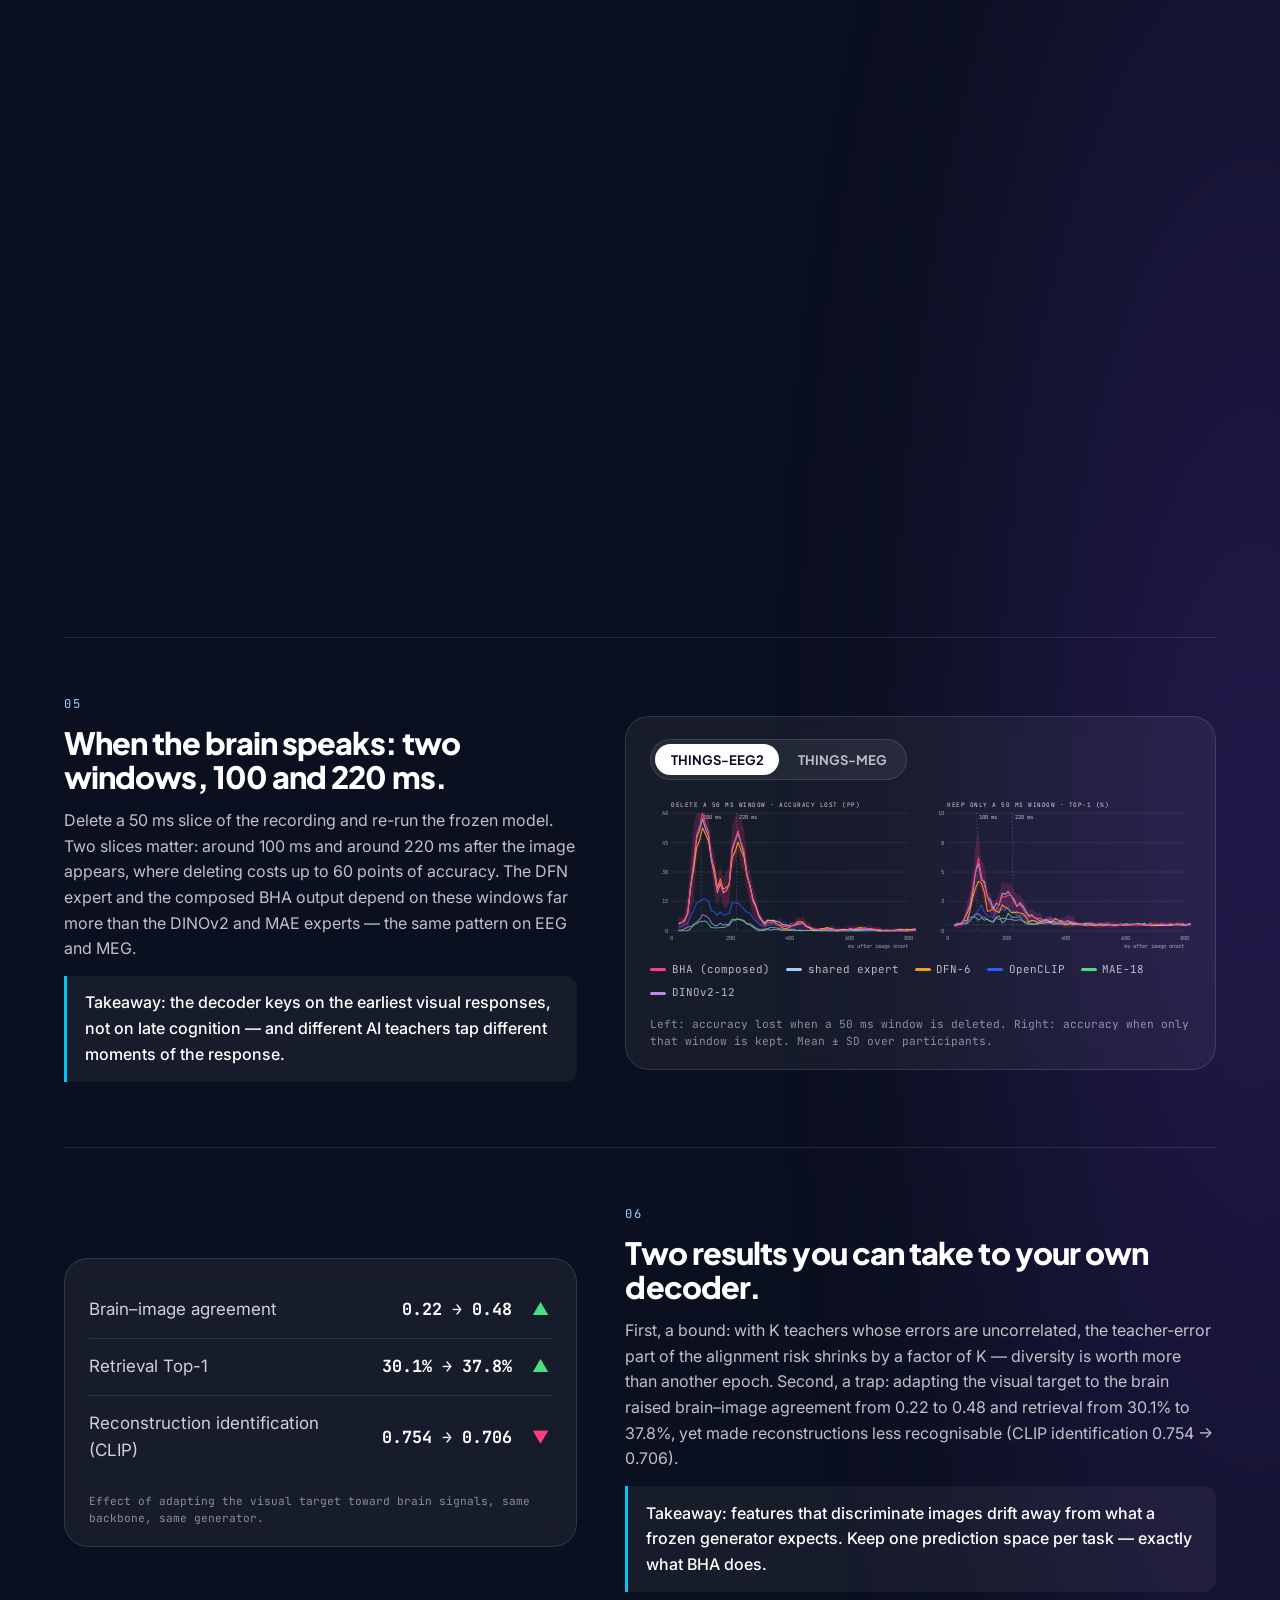
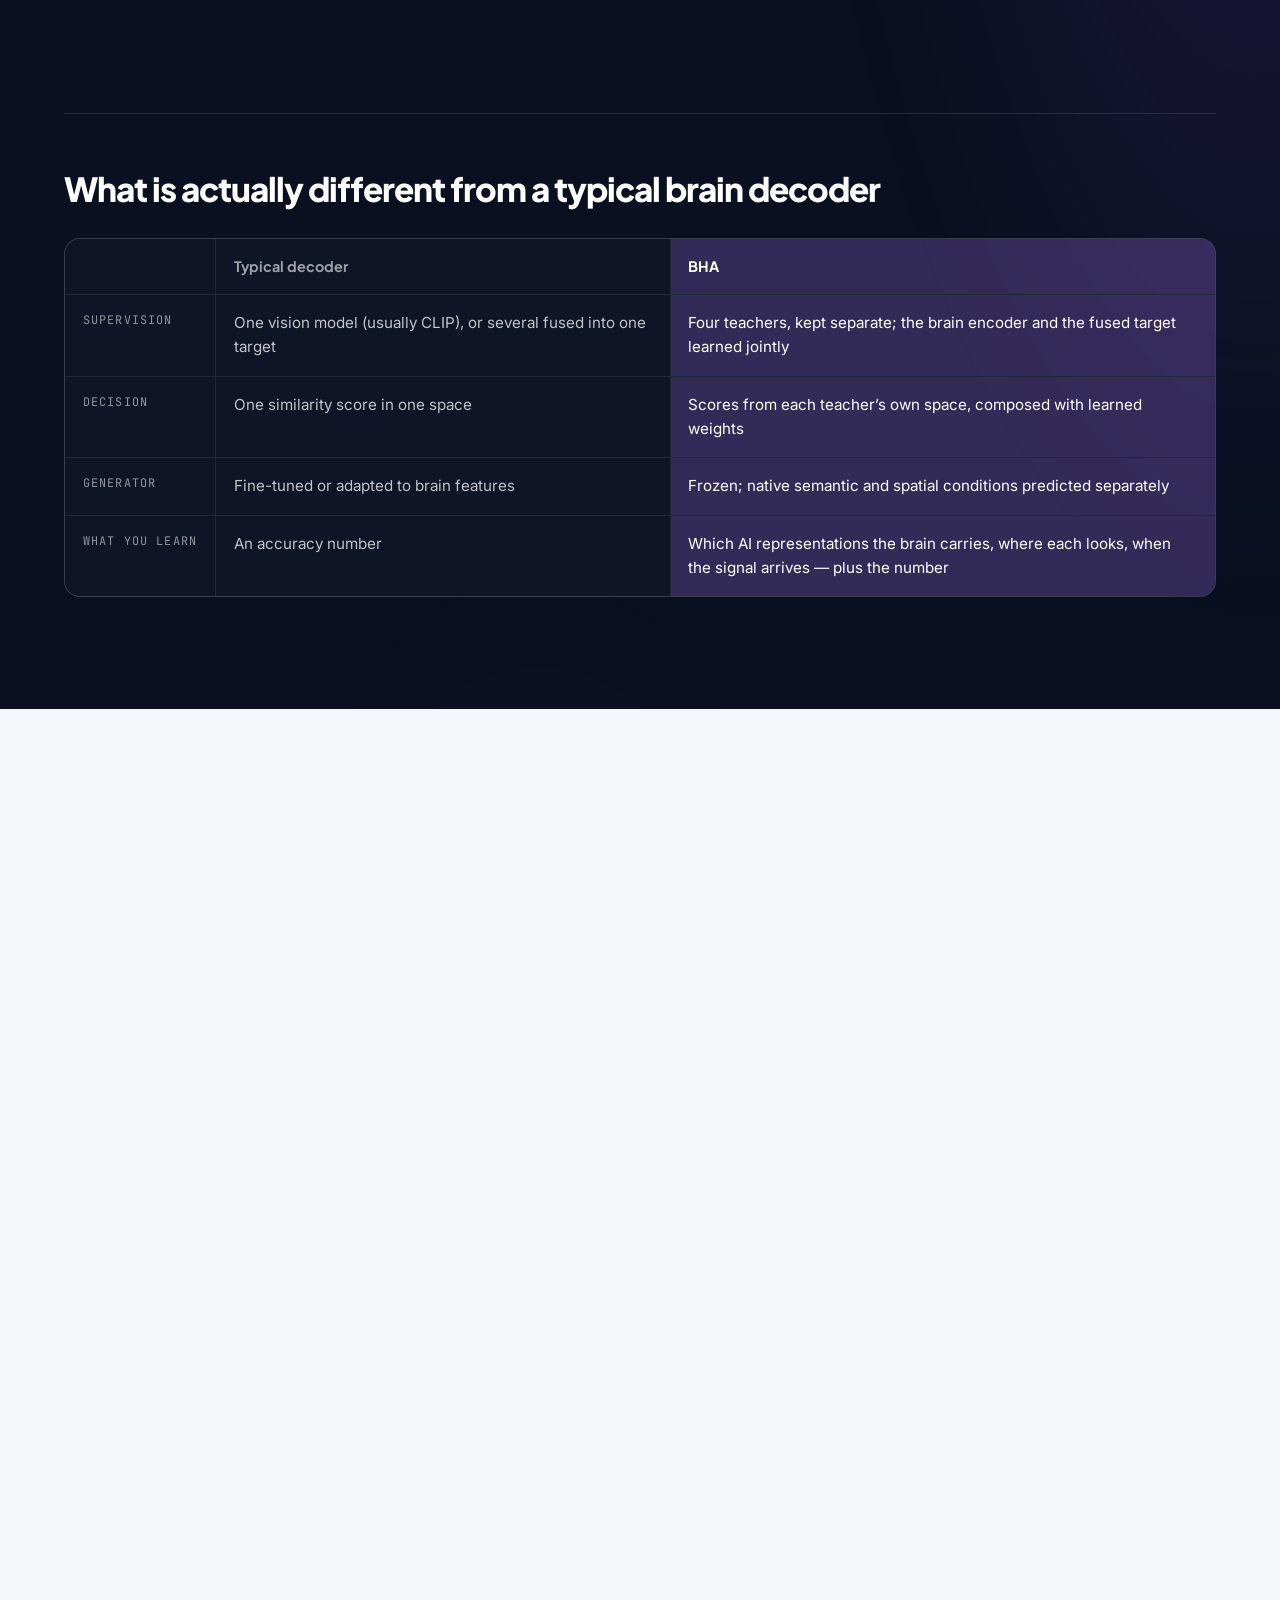
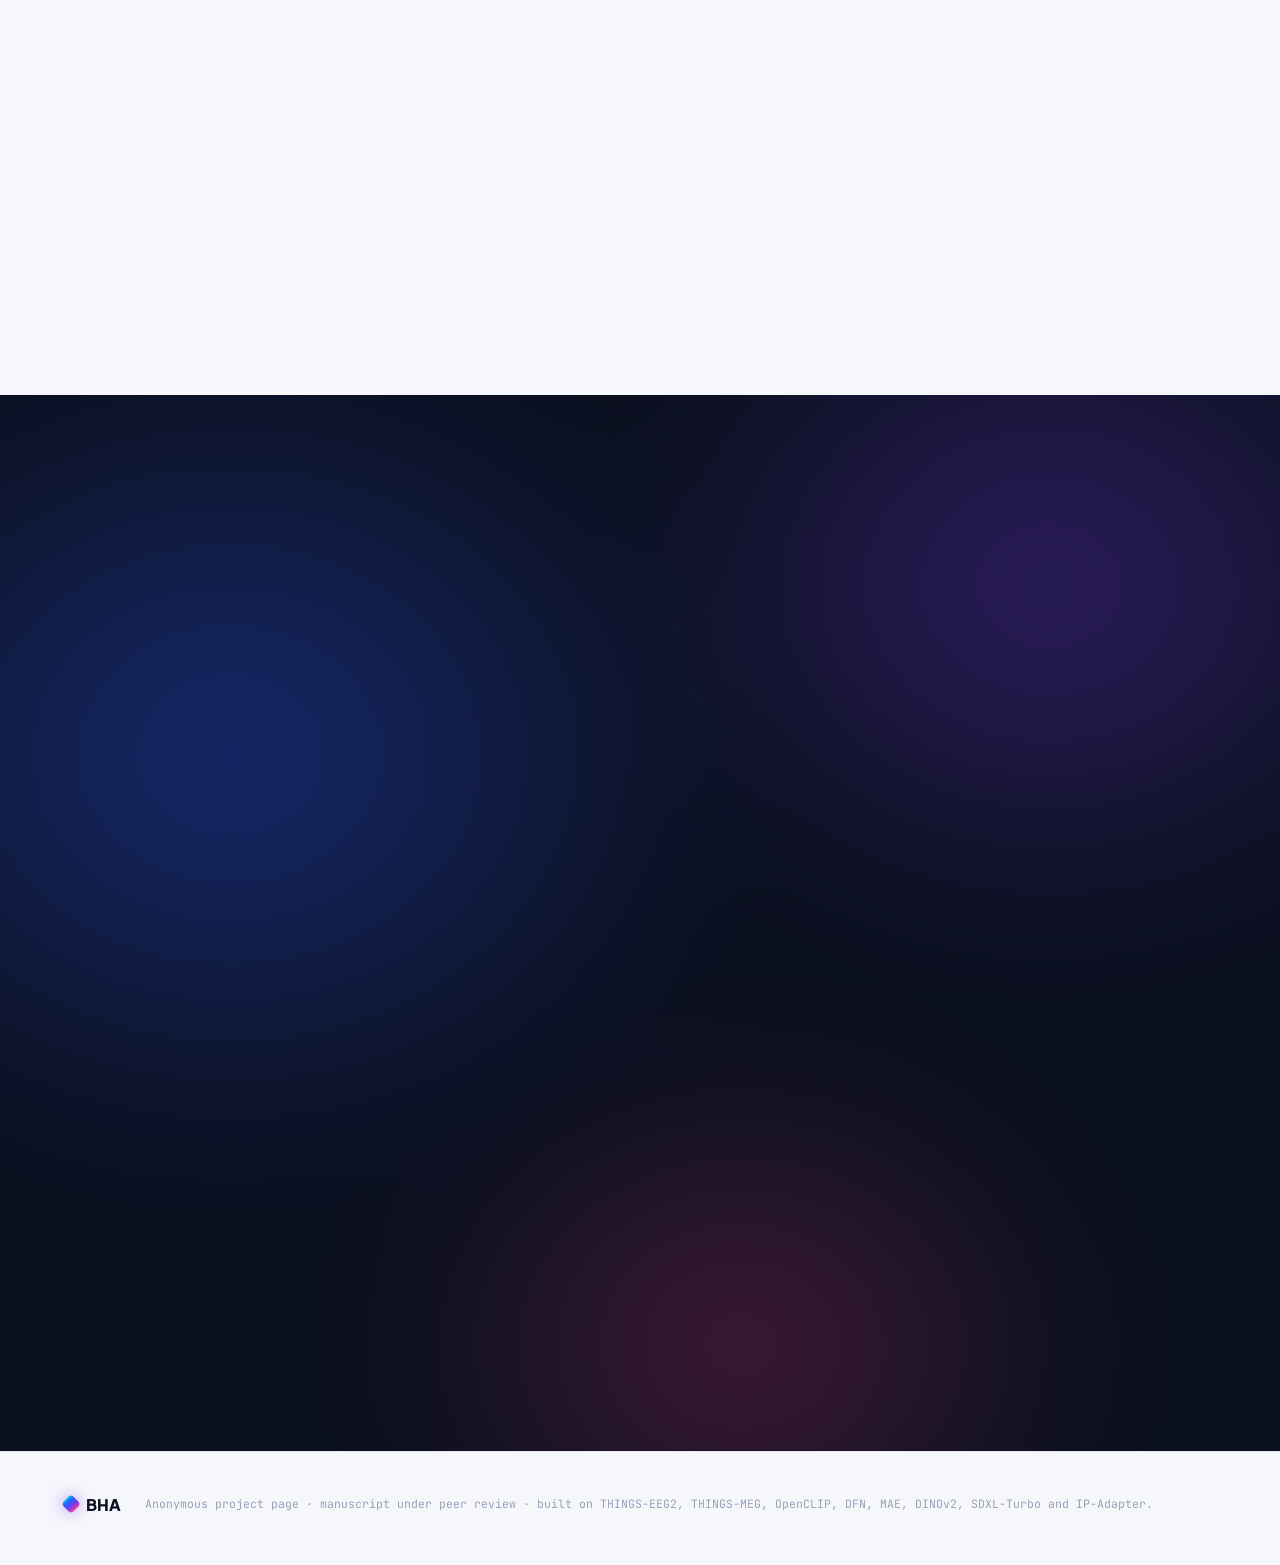
==== commit f99c09ec: "Brand film, third cut: legible type, thicker lines, mosaics and five new scenes 95 s. Fraunces repla" ====
--- a/index.html
+++ b/index.html
@@ -77,7 +77,7 @@
           <div class="sec__head reveal">
             <p class="kicker" data-i18n="film.kicker">The film</p>
             <h2 class="h2" data-i18n-html="film.title">Every second, <span class="grad">your brain is drawing.</span></h2>
-            <p class="lede" data-i18n="film.lede">An 86-second brand film in six chapters, from the 86 billion neurons inside you to the first picture read back from a cap of electrodes. Every frame is real material: one participant’s EEG, the pictures they saw, the pictures BHA decoded, and the model’s own attribution maps. Sound on.</p>
+            <p class="lede" data-i18n="film.lede">A 95-second brand film in seven chapters: from the 86 billion neurons inside you, through a century of listening, to the first picture read back from a cap of electrodes, a brain the decoder has never met, and a bird made of light. Every frame is real material: one participant’s EEG, the pictures they saw, the pictures BHA decoded, and the model’s own attribution maps. Sound on.</p>
           </div>
           <div class="player reveal" id="player">
             <video id="film-video" class="player__video" preload="metadata" playsinline controls poster="video/brand_poster.jpg">
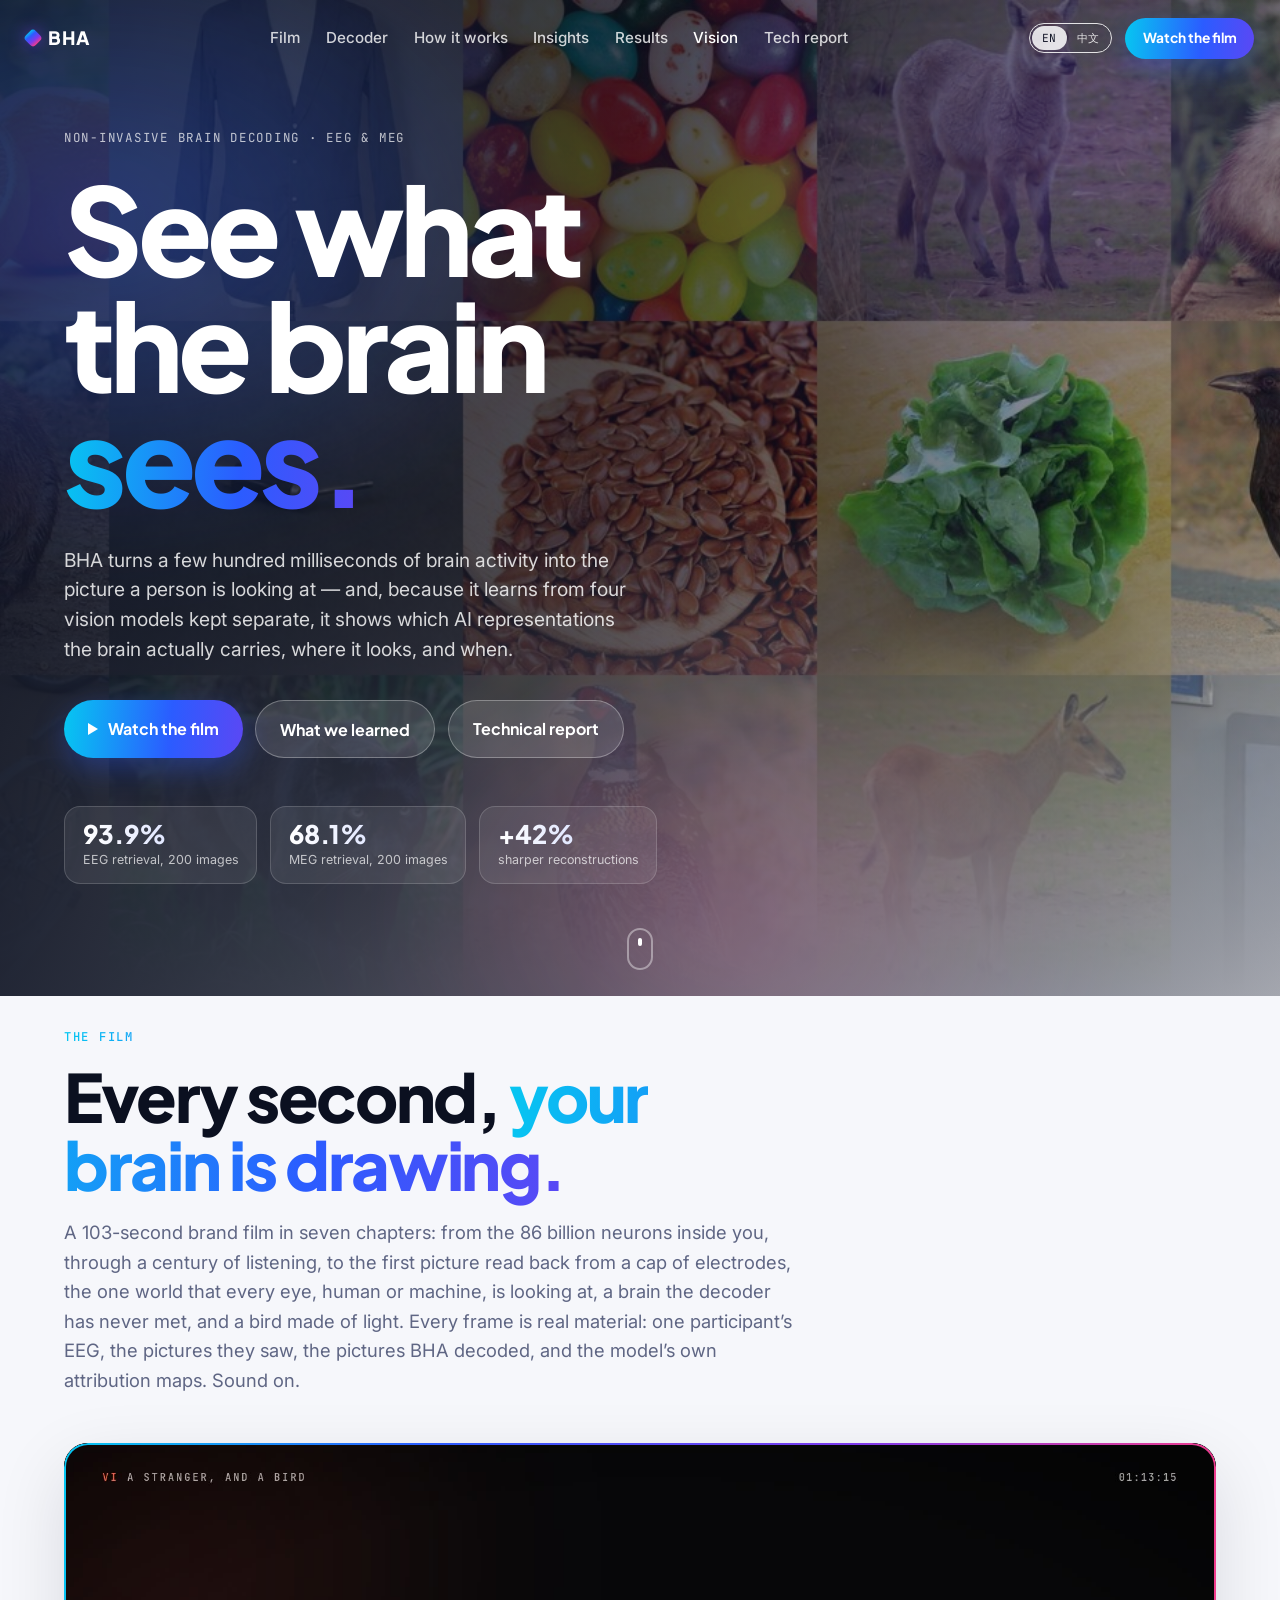
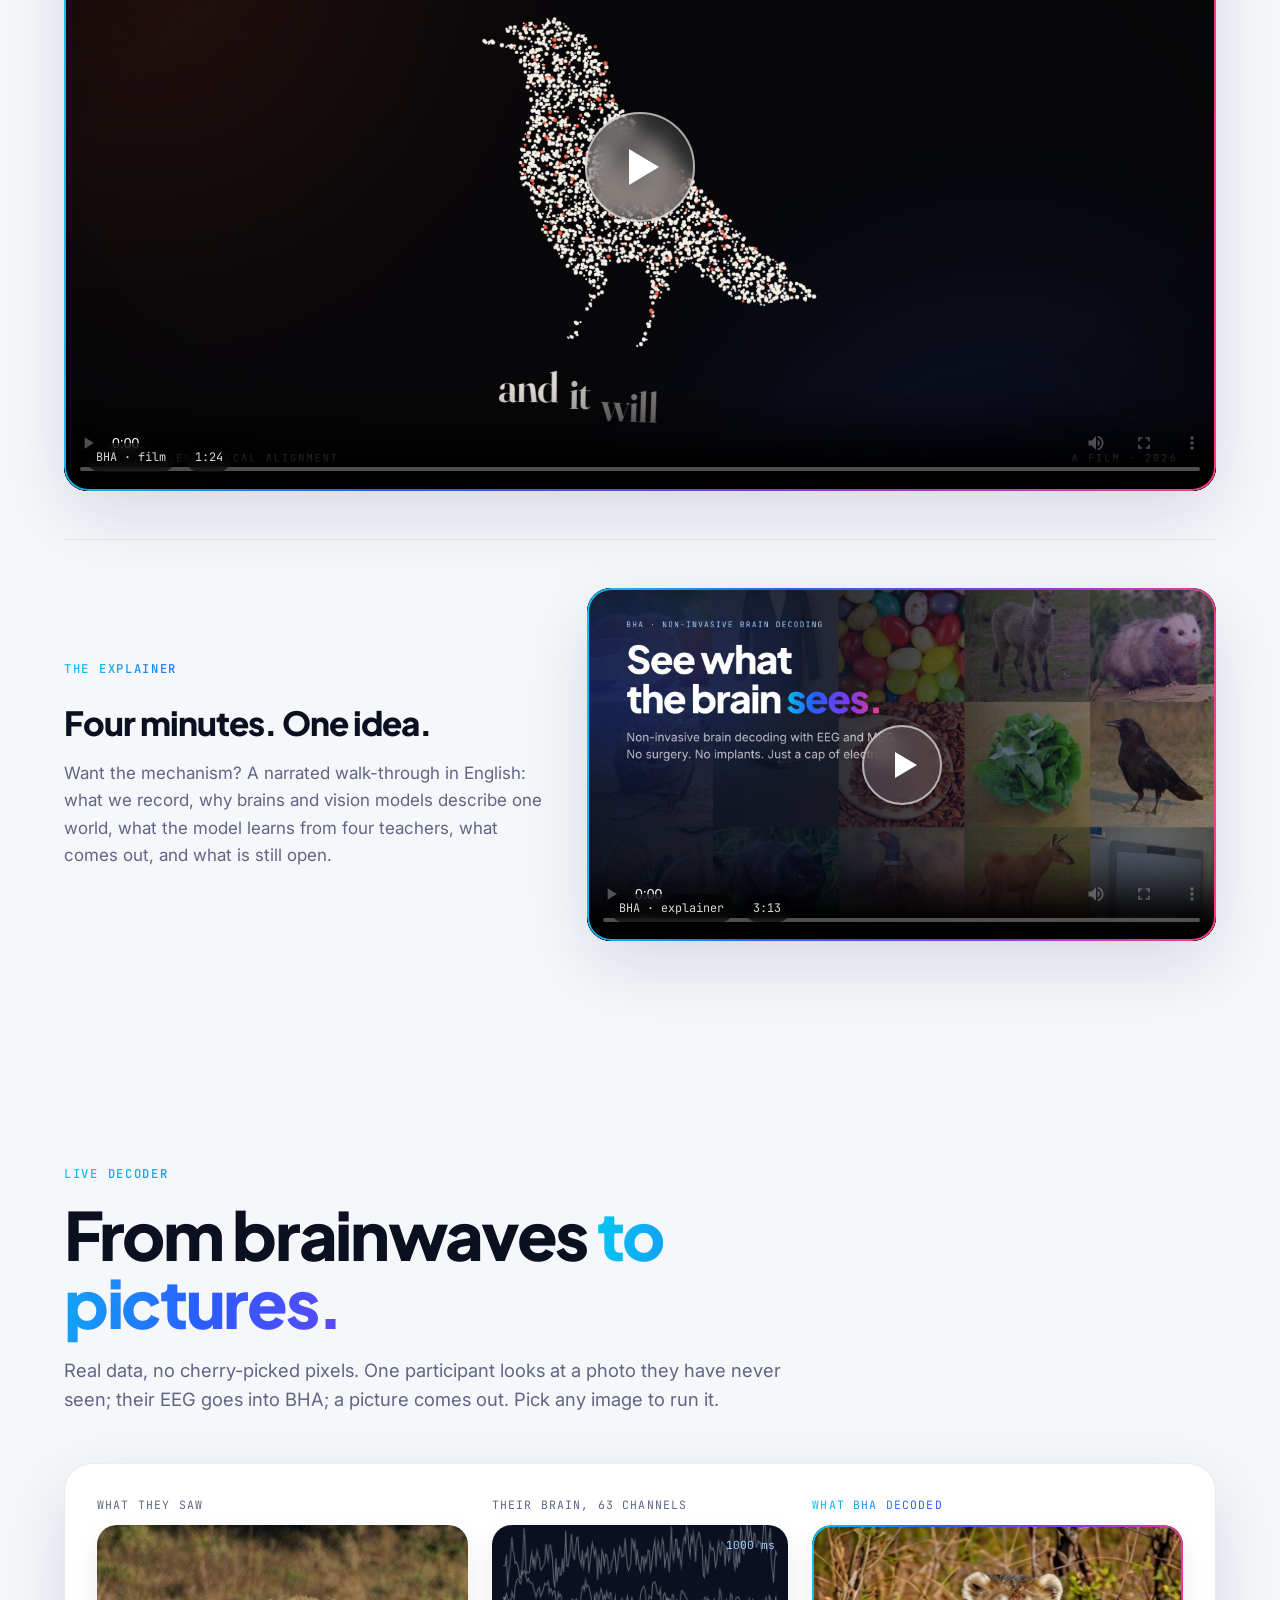
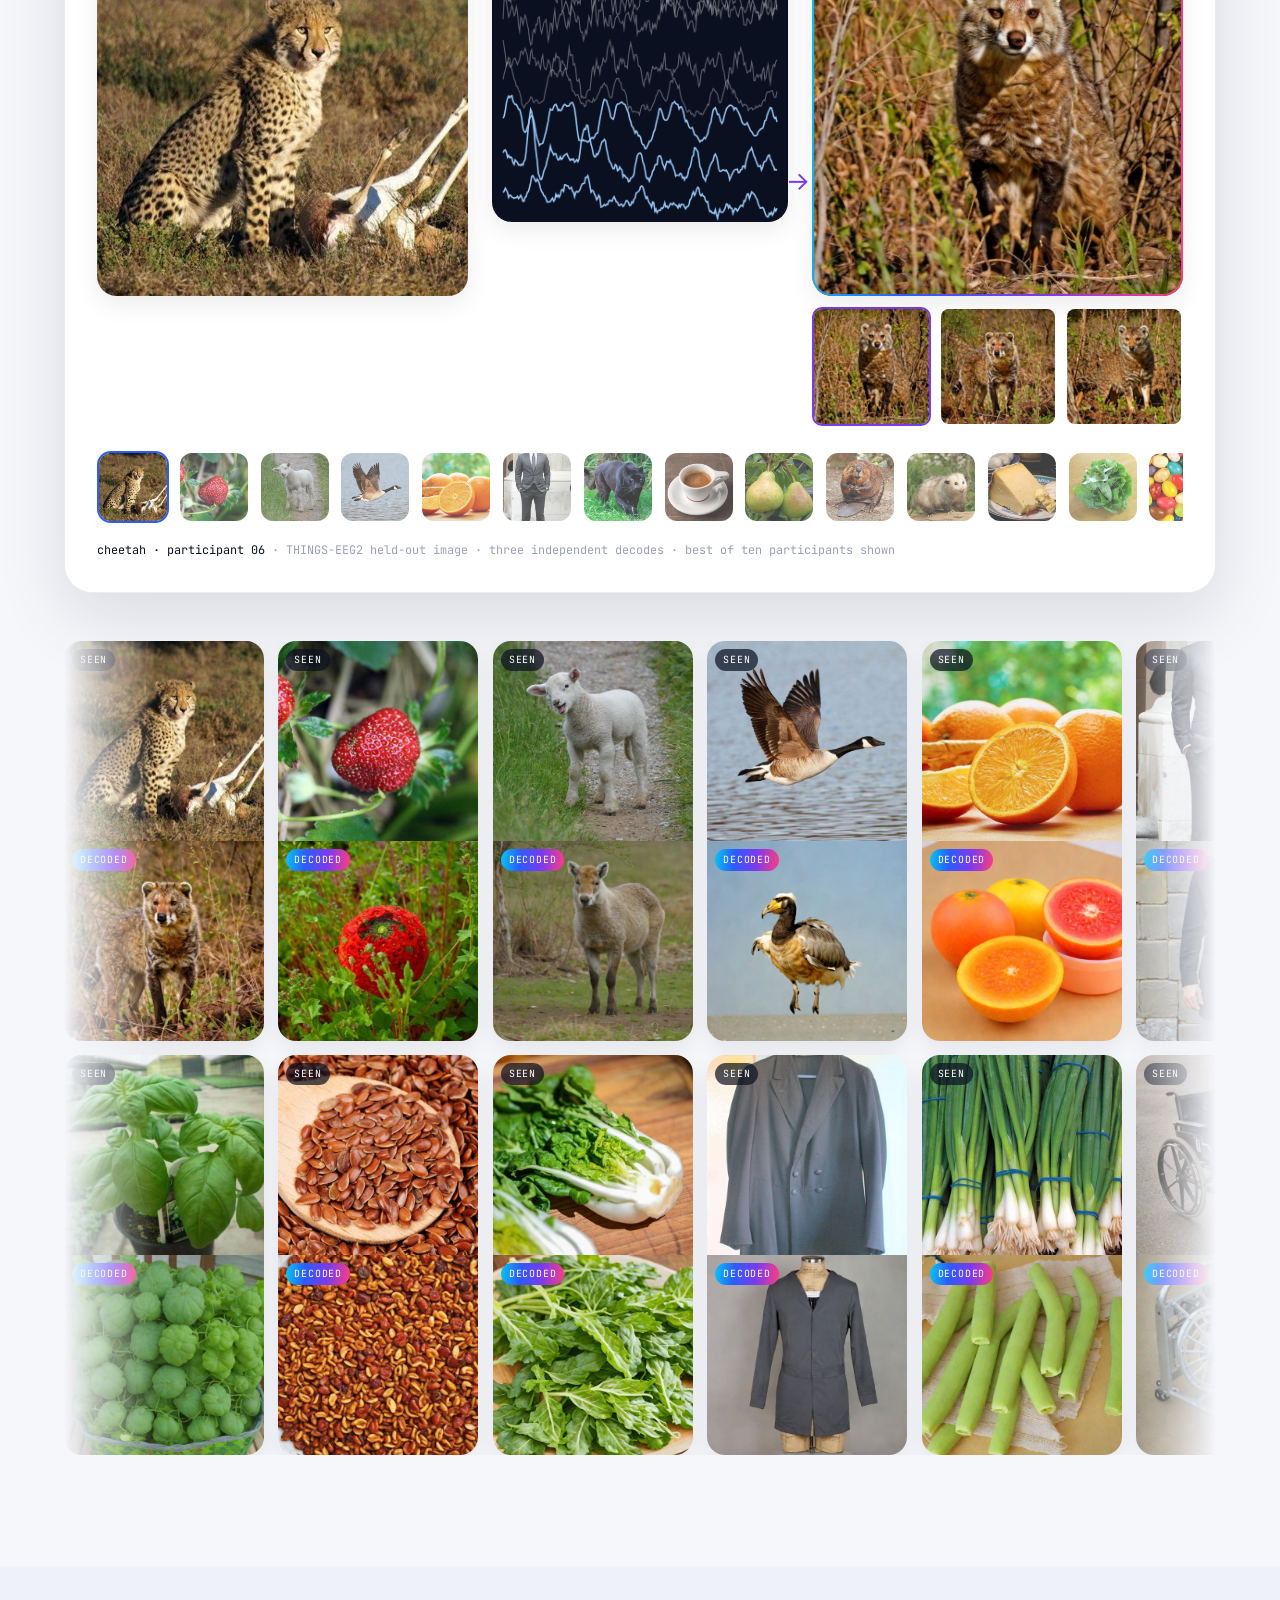
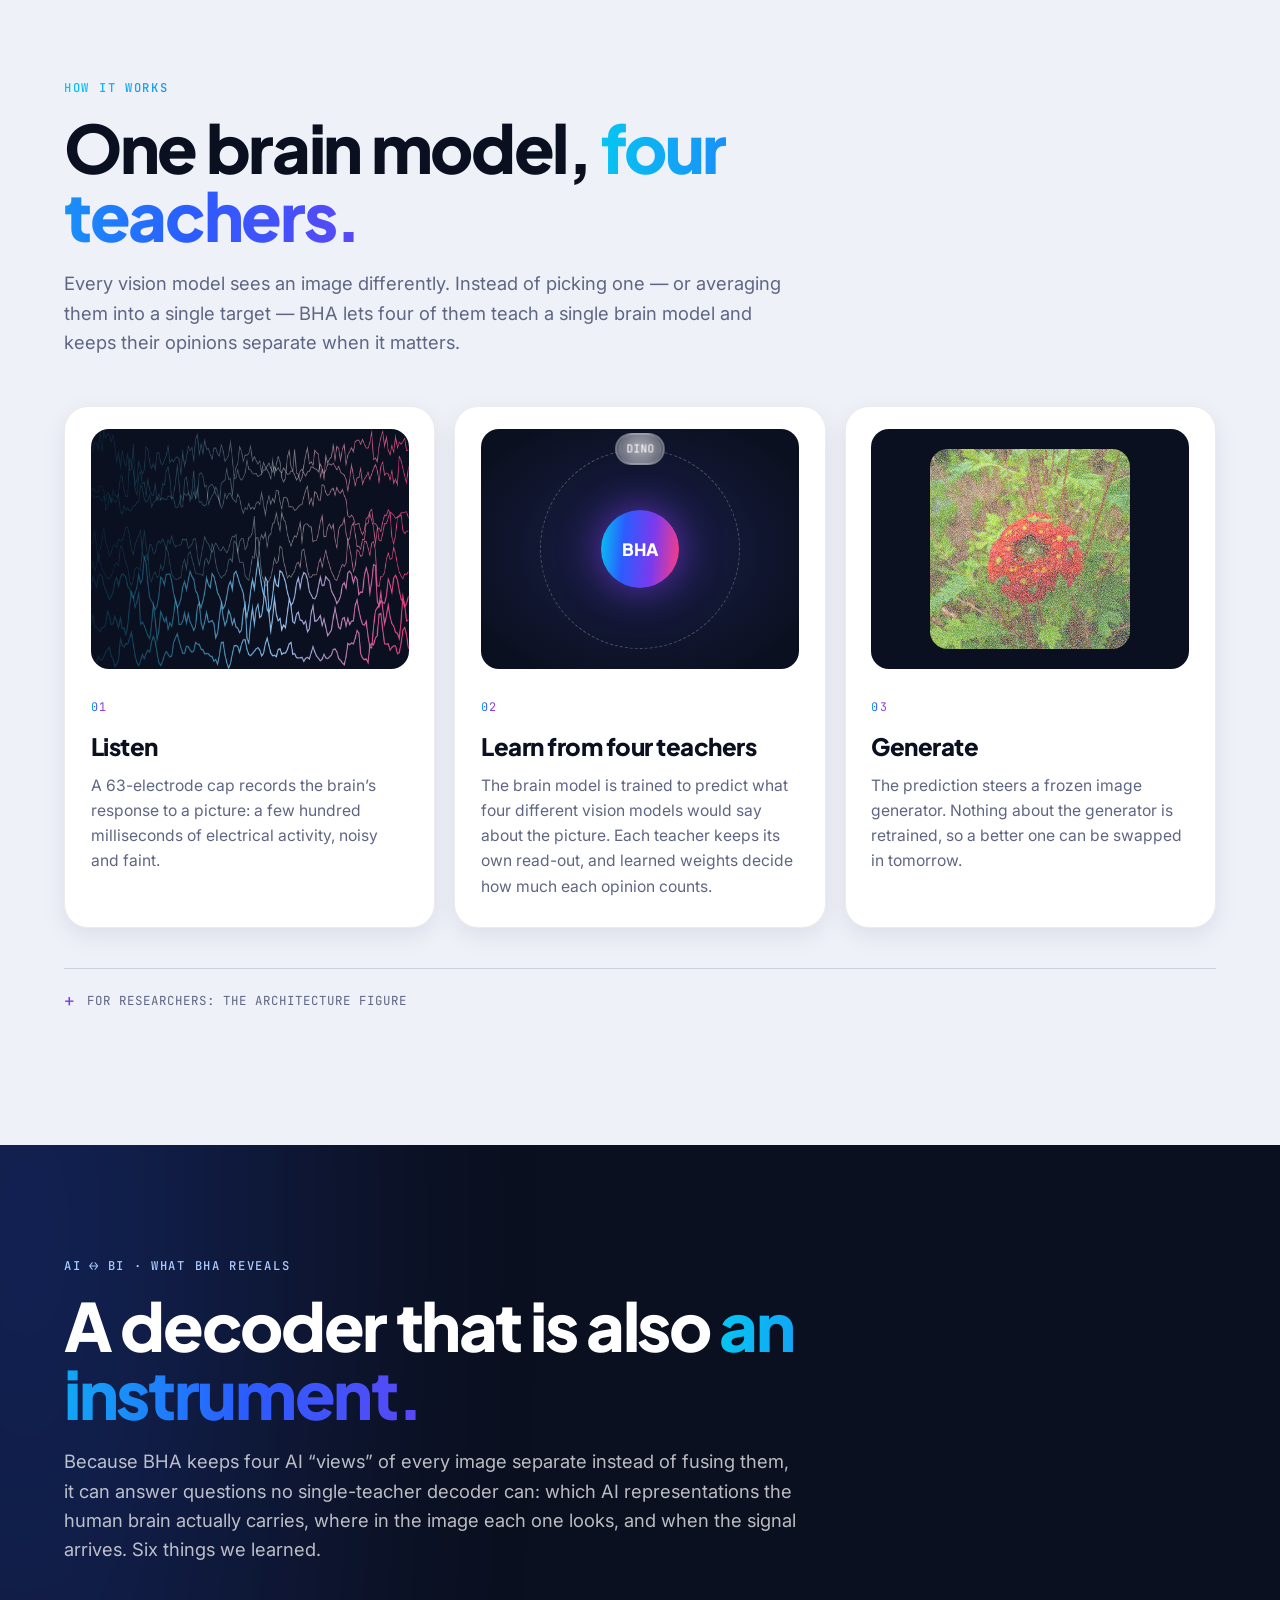
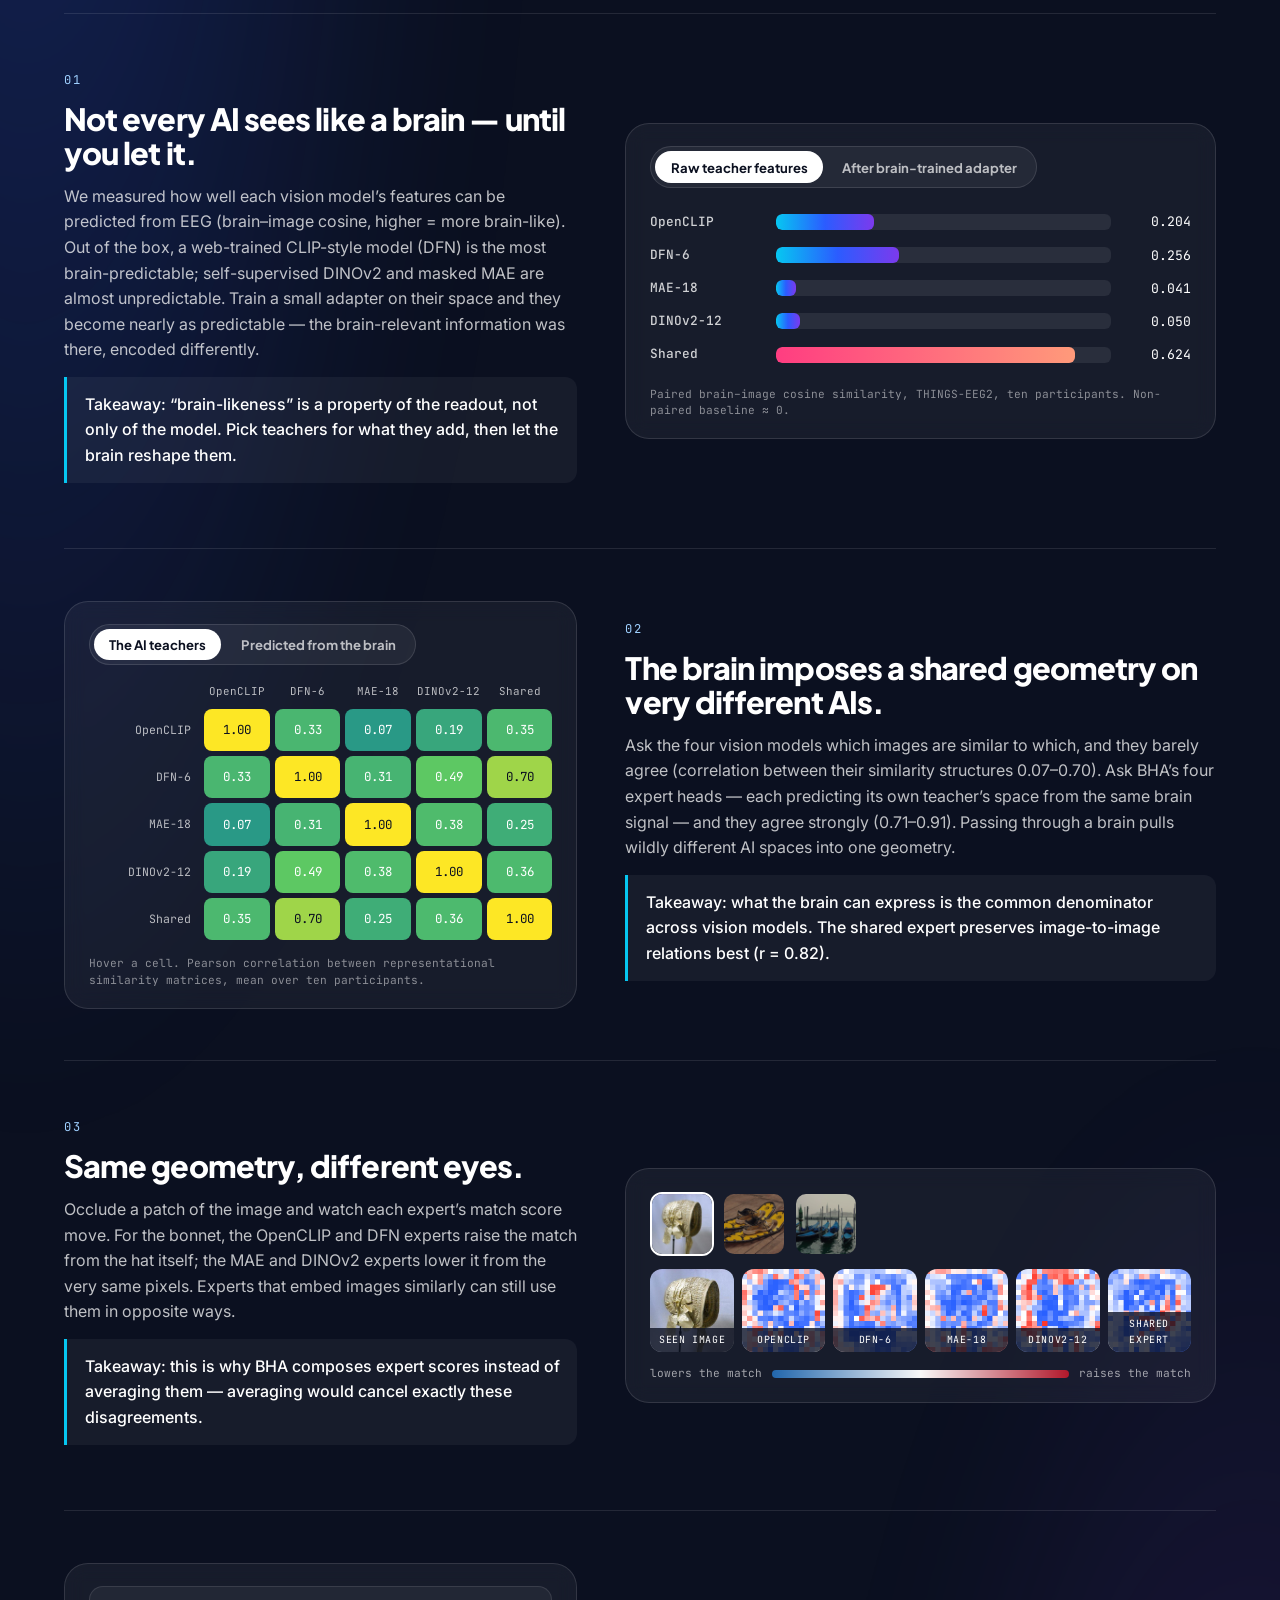
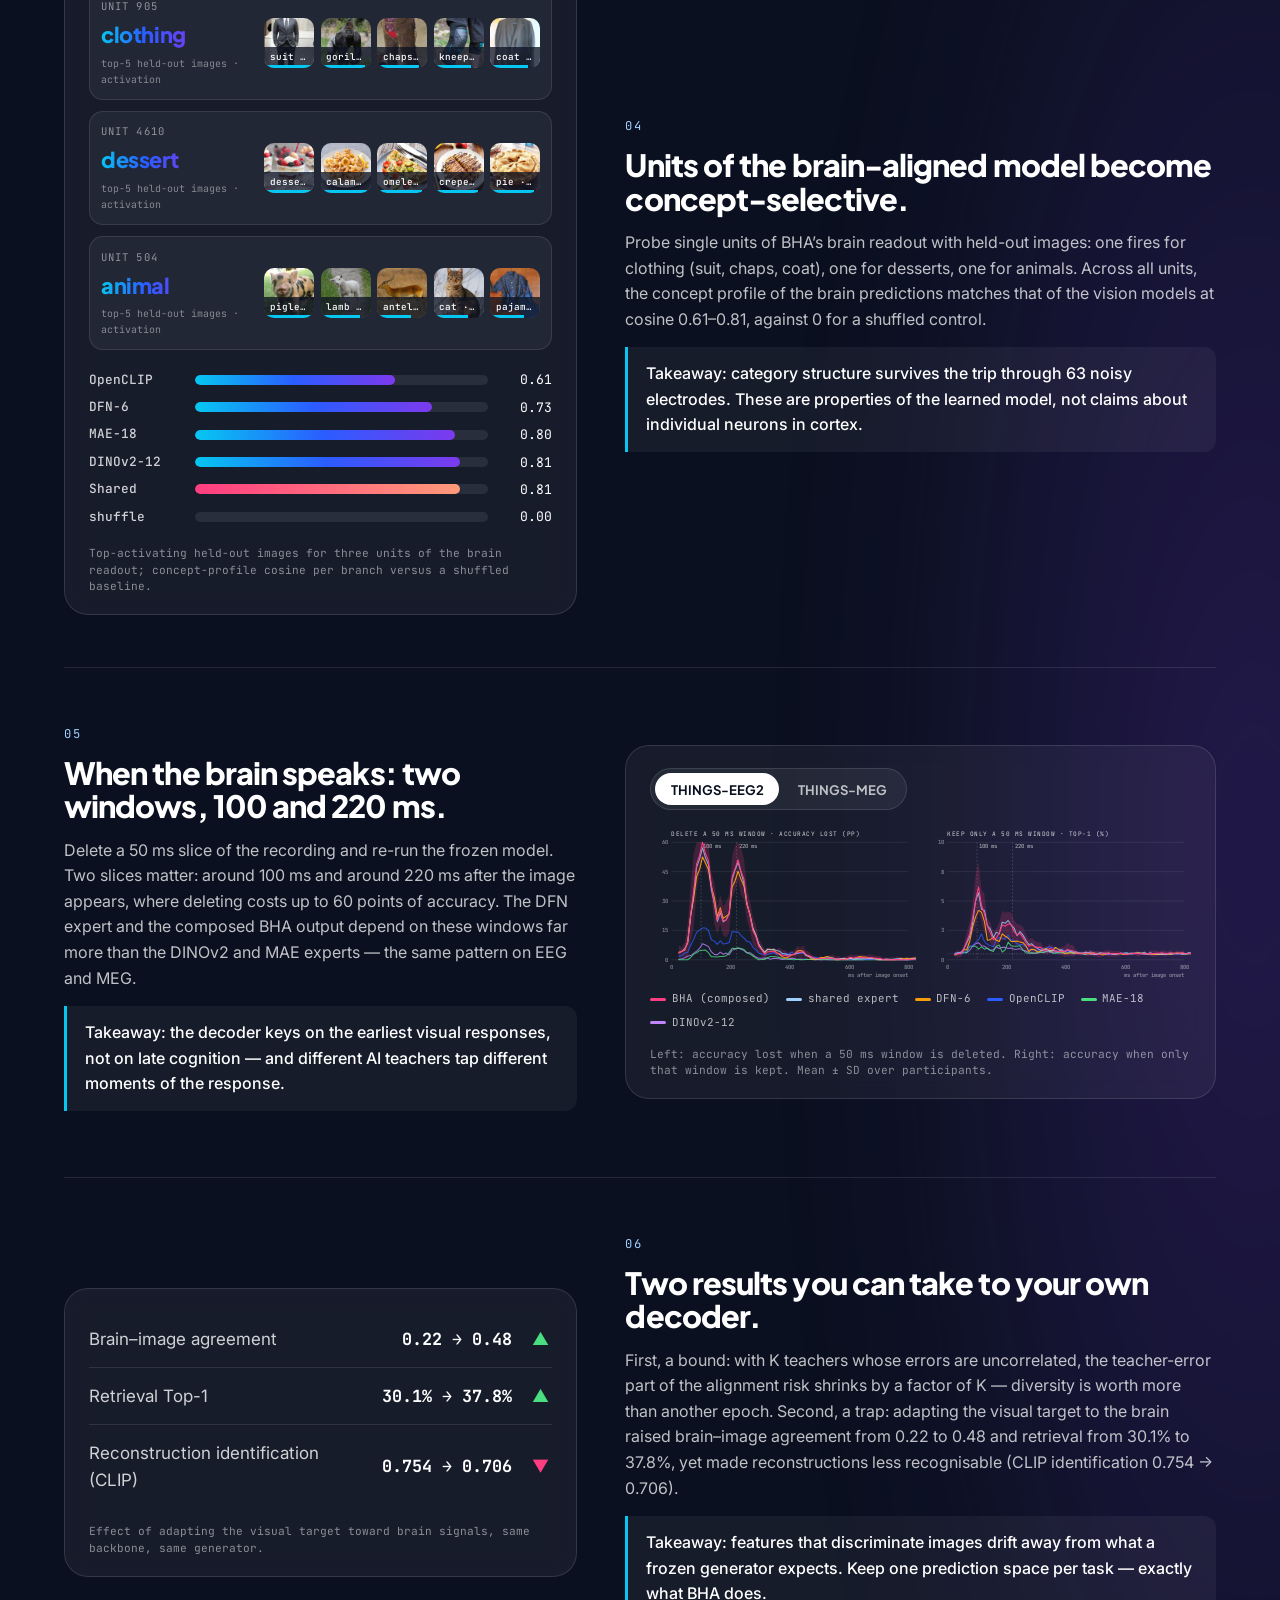
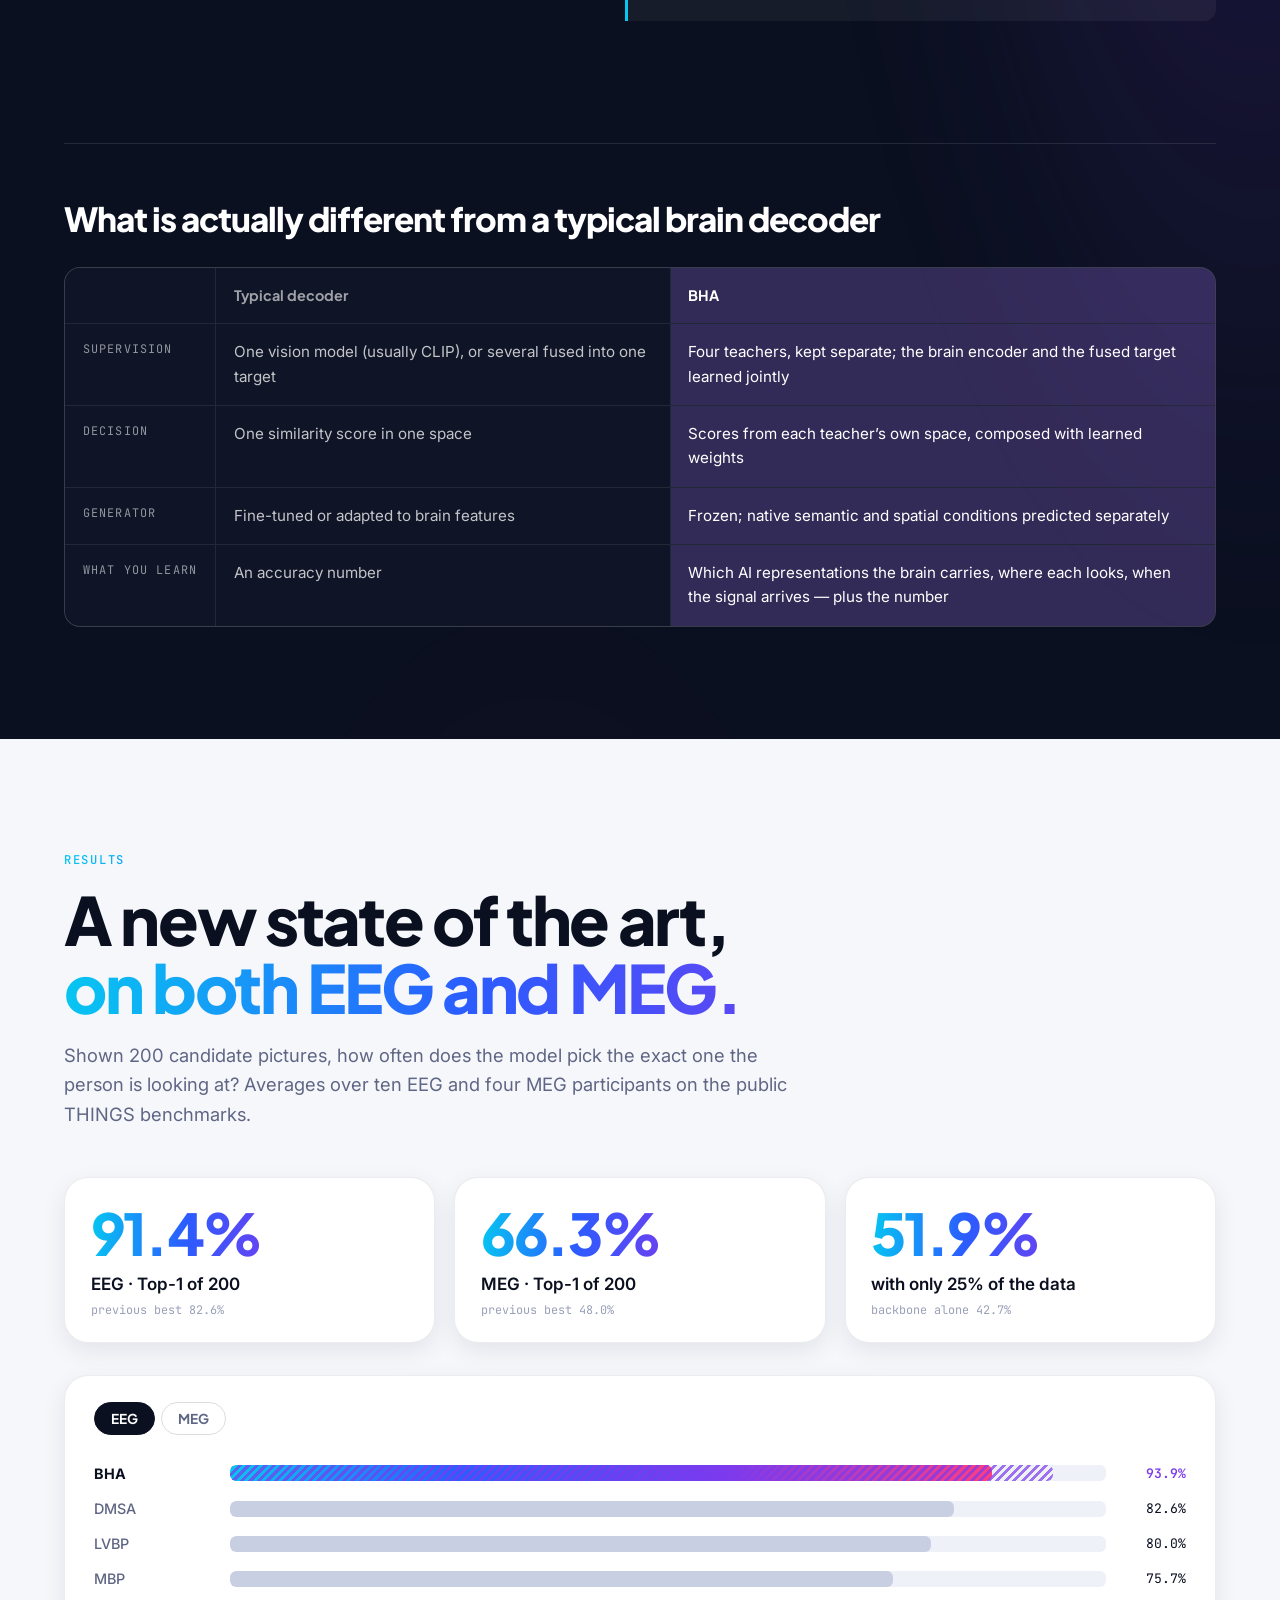
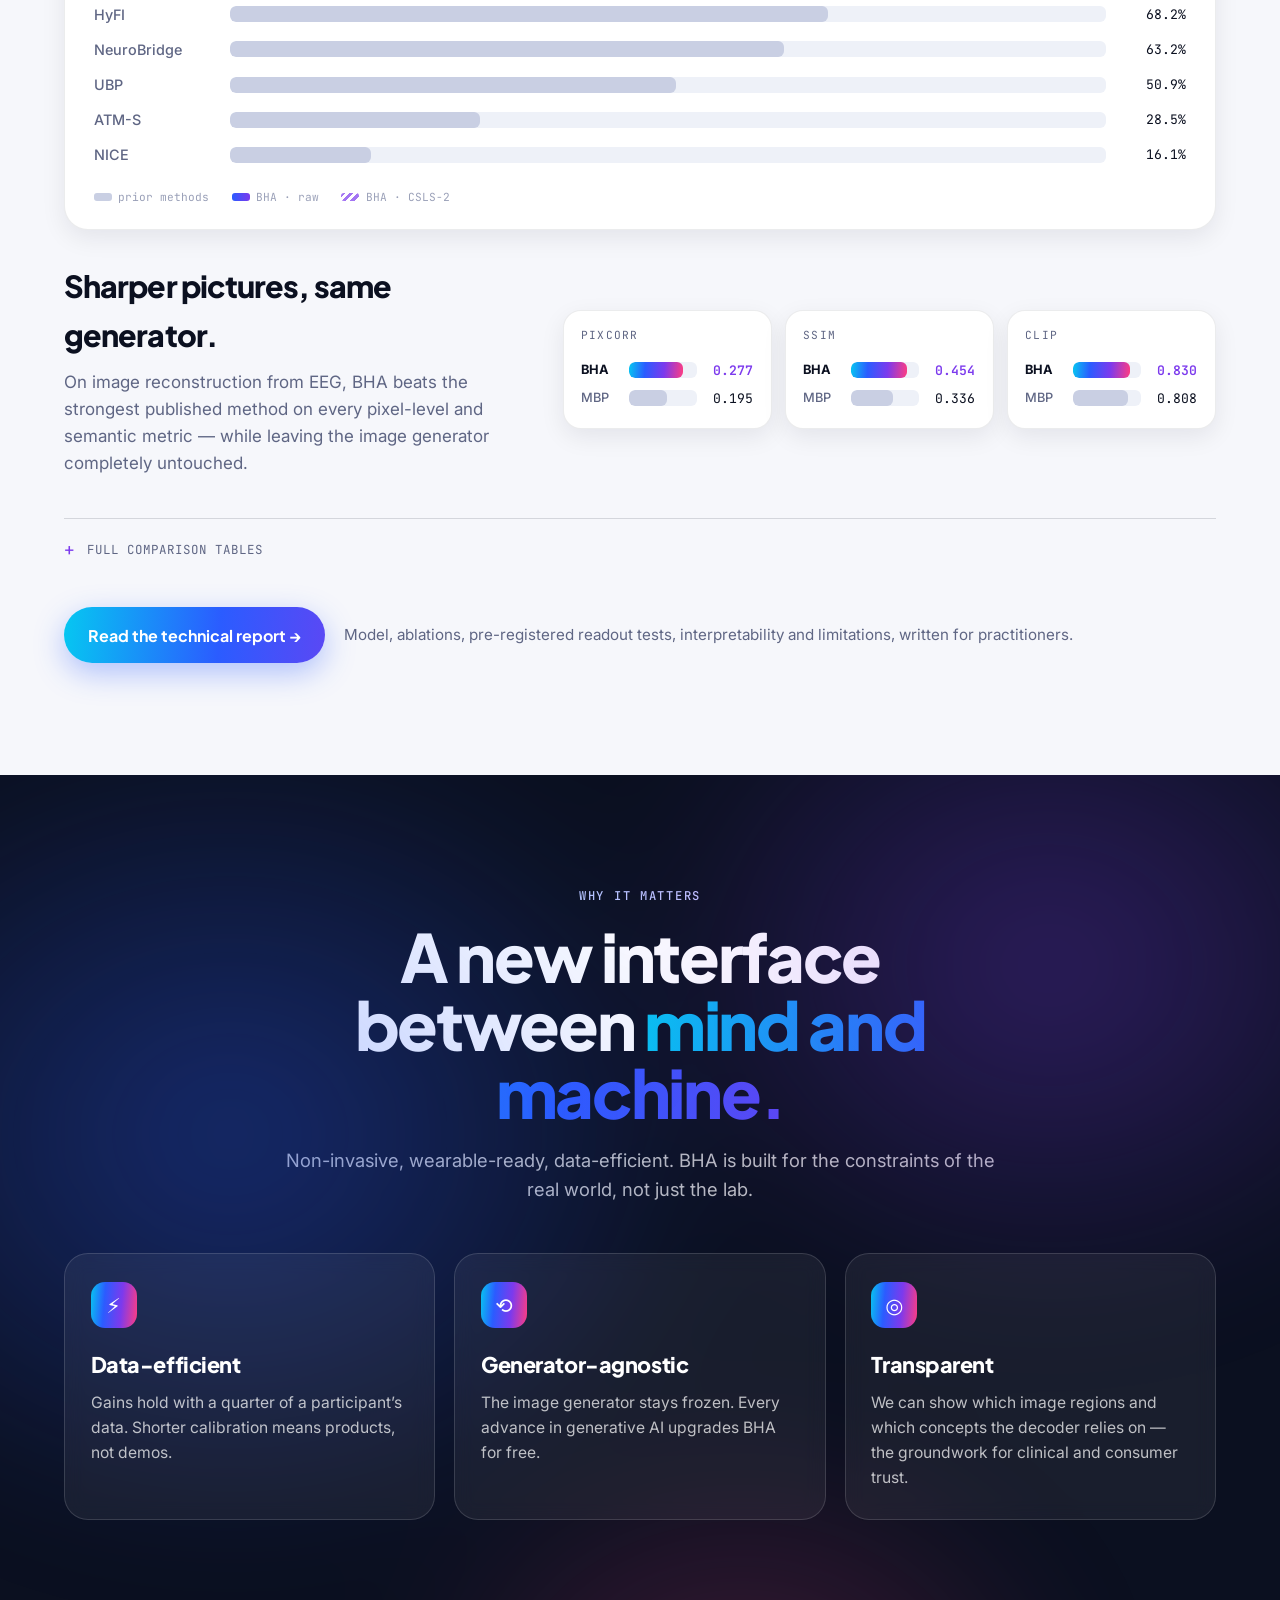
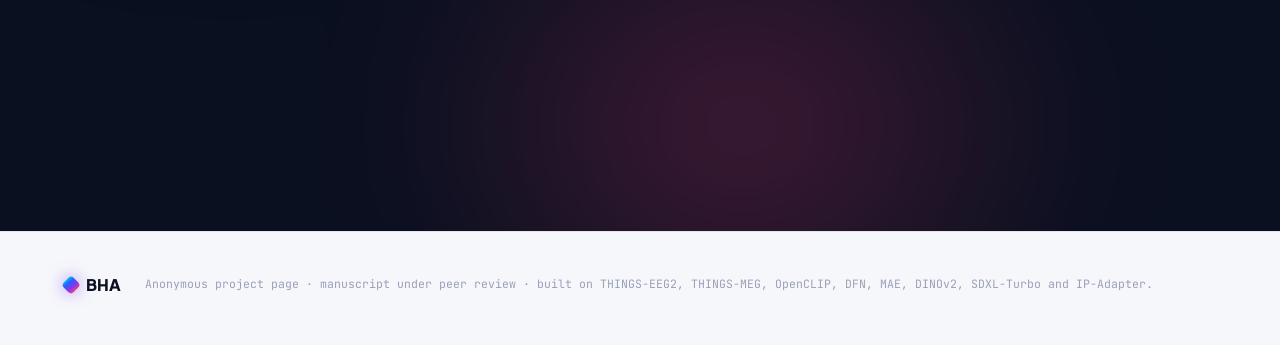
==== commit 1071f95f: "Films: one-world chapter, bok choy teachers, fixed ticker, no stamp; explainer idea slide; report ki" ====
--- a/index.html
+++ b/index.html
@@ -77,7 +77,7 @@
           <div class="sec__head reveal">
             <p class="kicker" data-i18n="film.kicker">The film</p>
             <h2 class="h2" data-i18n-html="film.title">Every second, <span class="grad">your brain is drawing.</span></h2>
-            <p class="lede" data-i18n="film.lede">A 95-second brand film in seven chapters: from the 86 billion neurons inside you, through a century of listening, to the first picture read back from a cap of electrodes, a brain the decoder has never met, and a bird made of light. Every frame is real material: one participant’s EEG, the pictures they saw, the pictures BHA decoded, and the model’s own attribution maps. Sound on.</p>
+            <p class="lede" data-i18n="film.lede">A 103-second brand film in seven chapters: from the 86 billion neurons inside you, through a century of listening, to the first picture read back from a cap of electrodes, the one world that every eye, human or machine, is looking at, a brain the decoder has never met, and a bird made of light. Every frame is real material: one participant’s EEG, the pictures they saw, the pictures BHA decoded, and the model’s own attribution maps. Sound on.</p>
           </div>
           <div class="player reveal" id="player">
             <video id="film-video" class="player__video" preload="metadata" playsinline controls poster="video/brand_poster.jpg">
@@ -96,8 +96,8 @@
           <div class="explainer reveal">
             <div class="explainer__text">
               <p class="kicker" data-i18n="expl.kicker">The explainer</p>
-              <h3 data-i18n="expl.title">Three minutes. One idea.</h3>
-              <p data-i18n="expl.lede">Want the mechanism? A narrated walk-through in English: what we record, what the model learns from four vision teachers, what comes out, and what is still open.</p>
+              <h3 data-i18n="expl.title">Four minutes. One idea.</h3>
+              <p data-i18n="expl.lede">Want the mechanism? A narrated walk-through in English: what we record, why brains and vision models describe one world, what the model learns from four teachers, what comes out, and what is still open.</p>
             </div>
             <div class="player player--sm" id="player2">
               <video id="film-video2" class="player__video" preload="metadata" playsinline controls poster="video/explainer_poster.jpg">
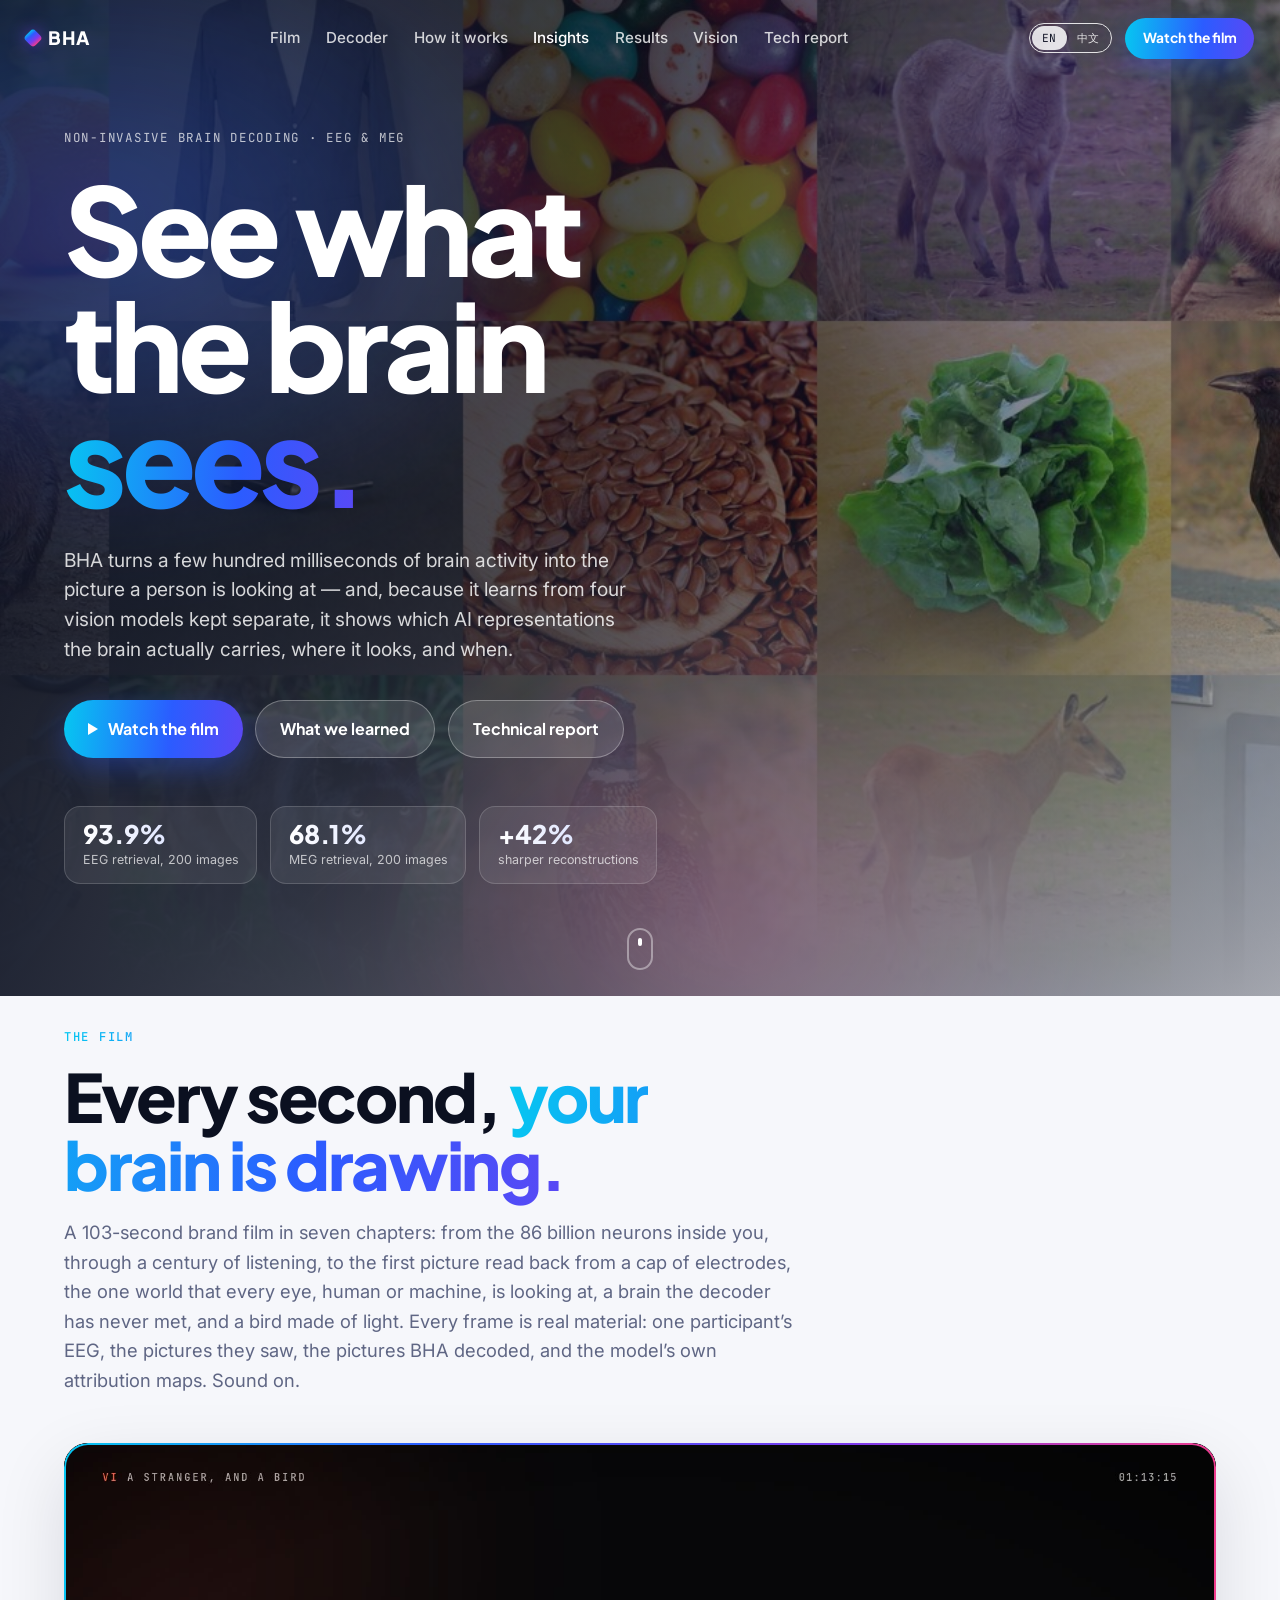
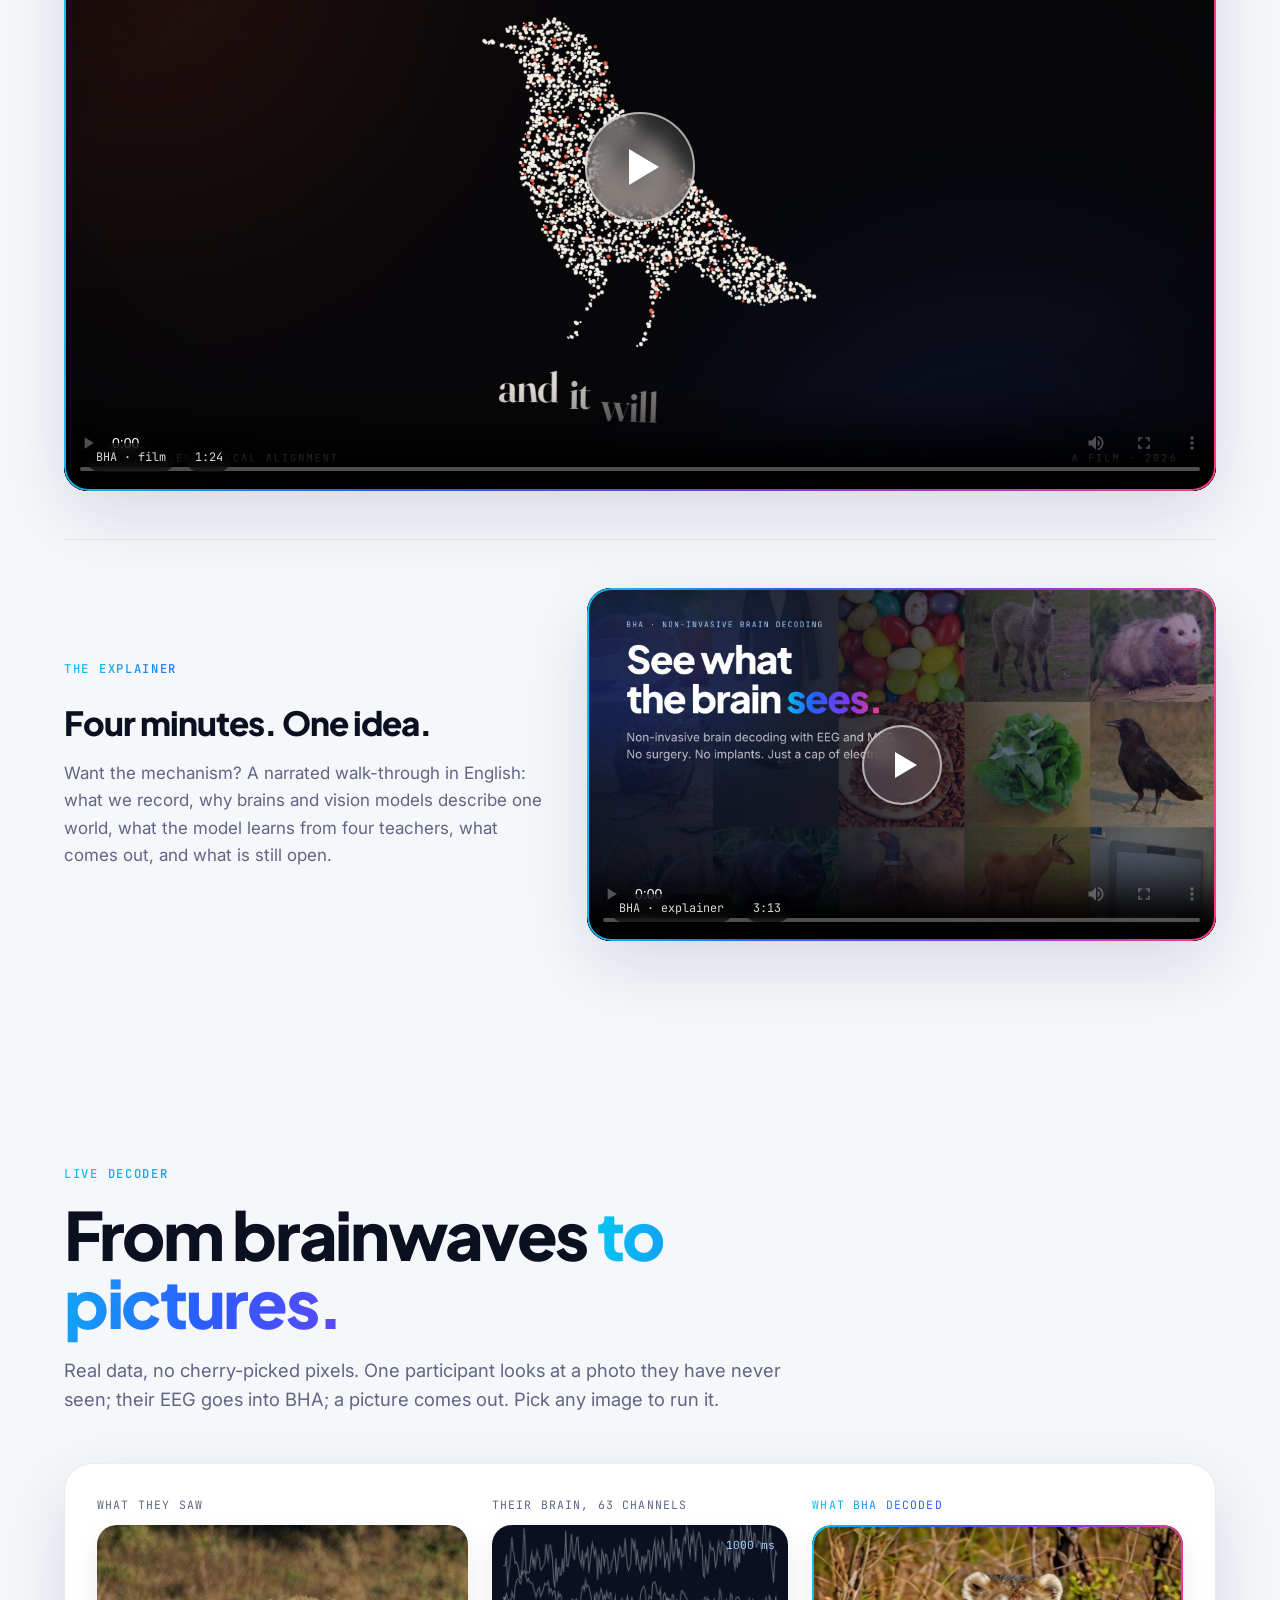
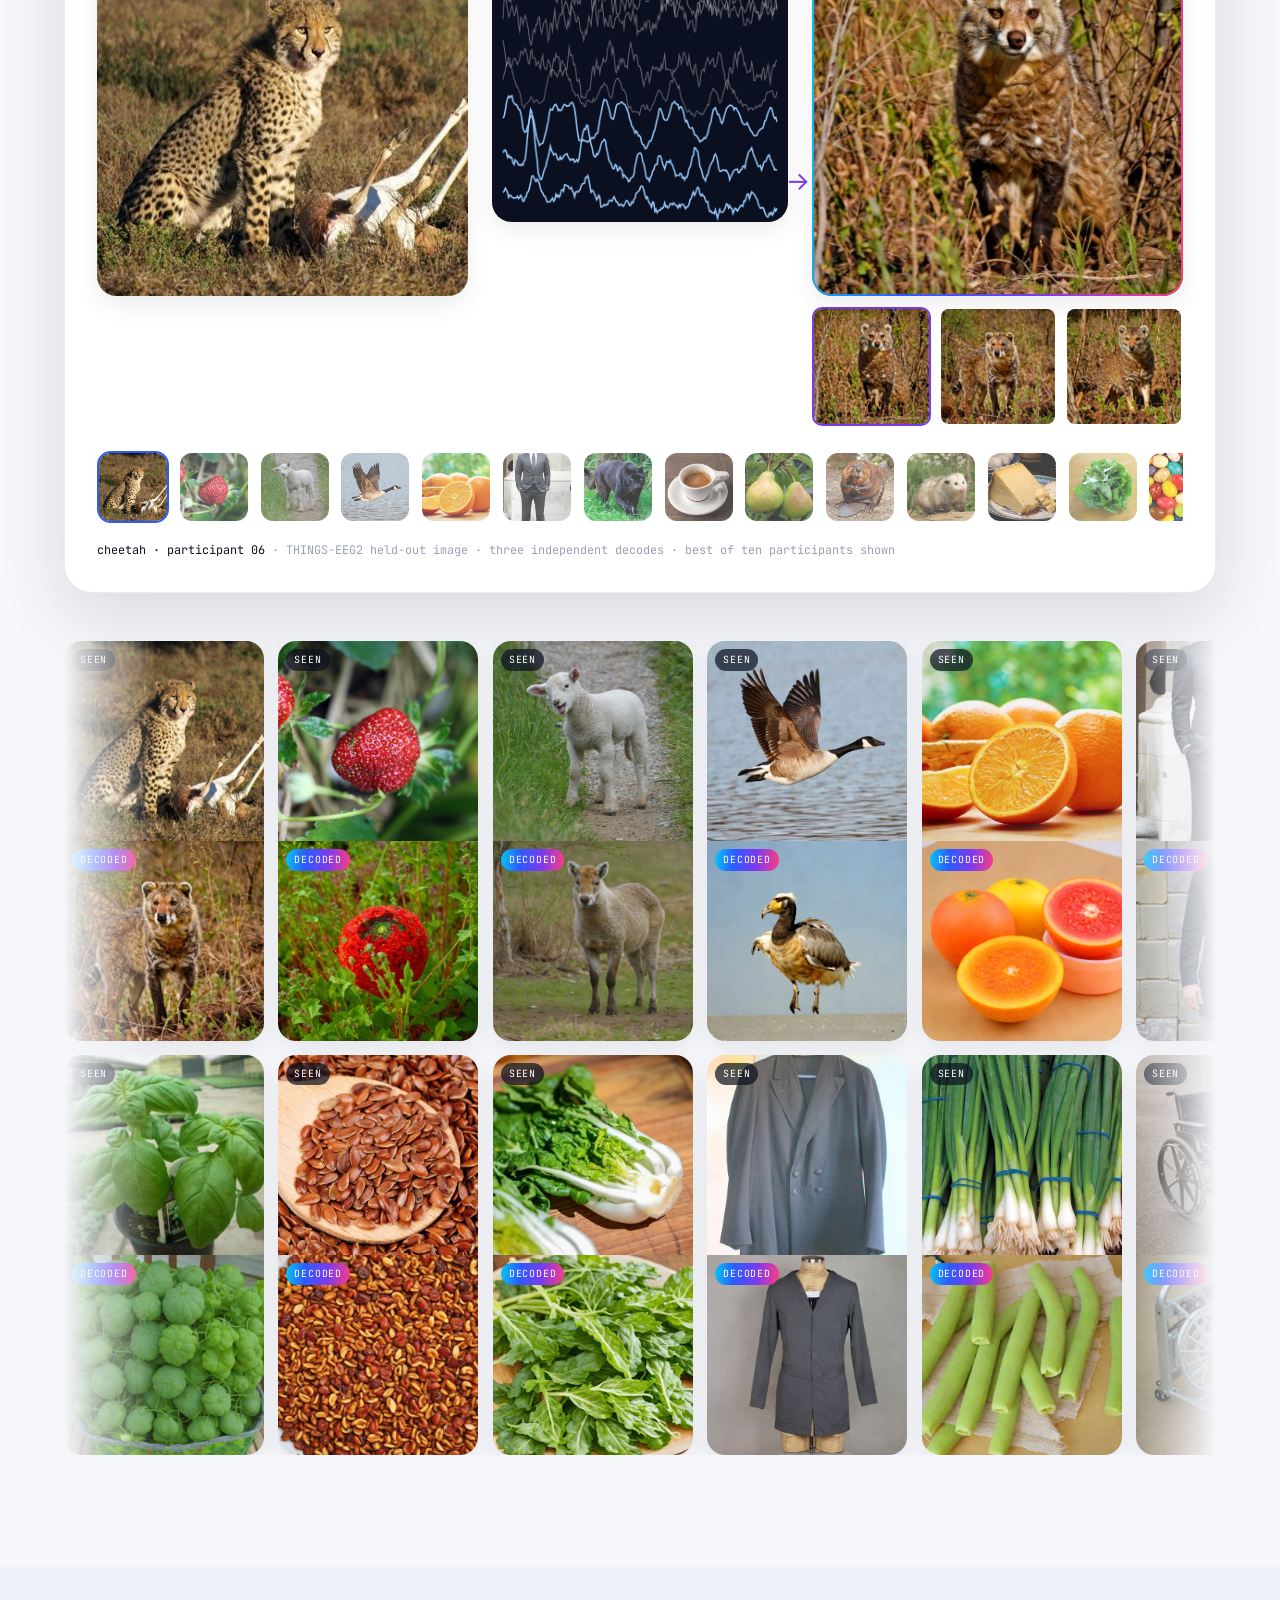
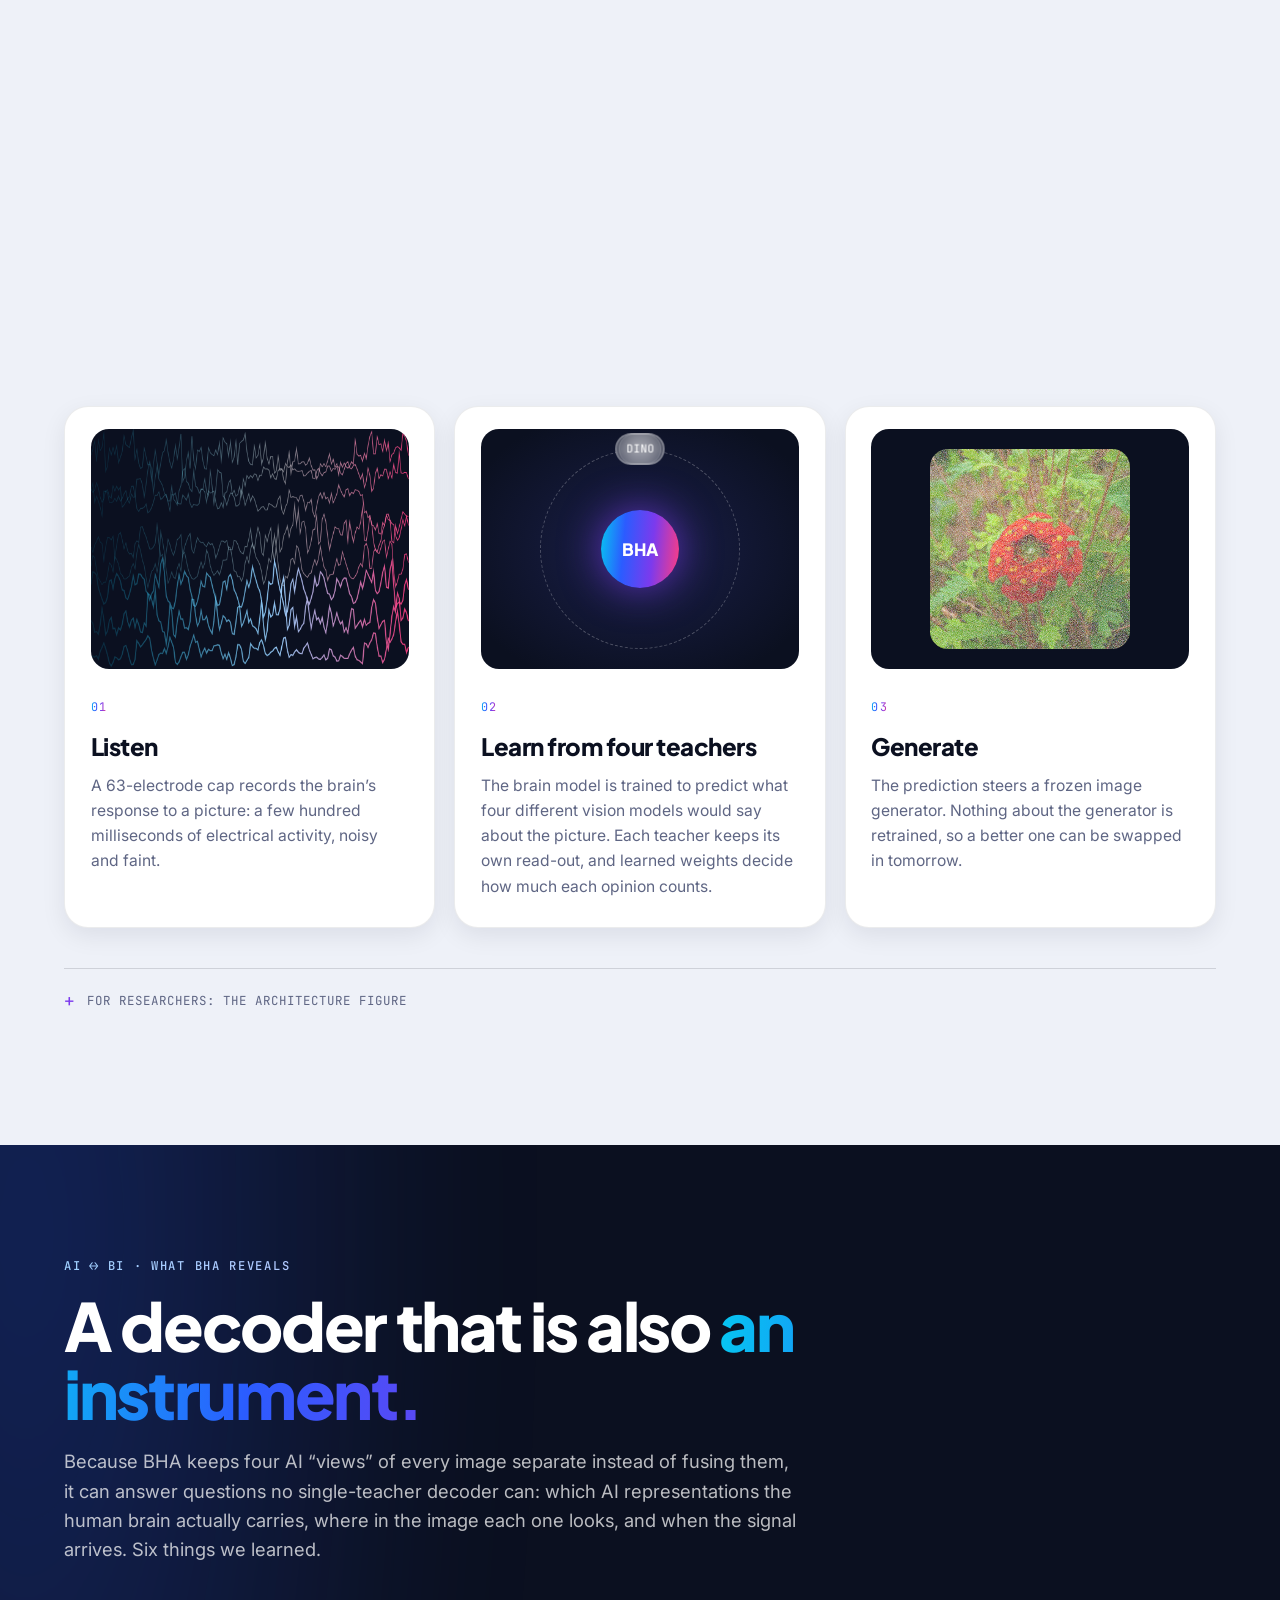
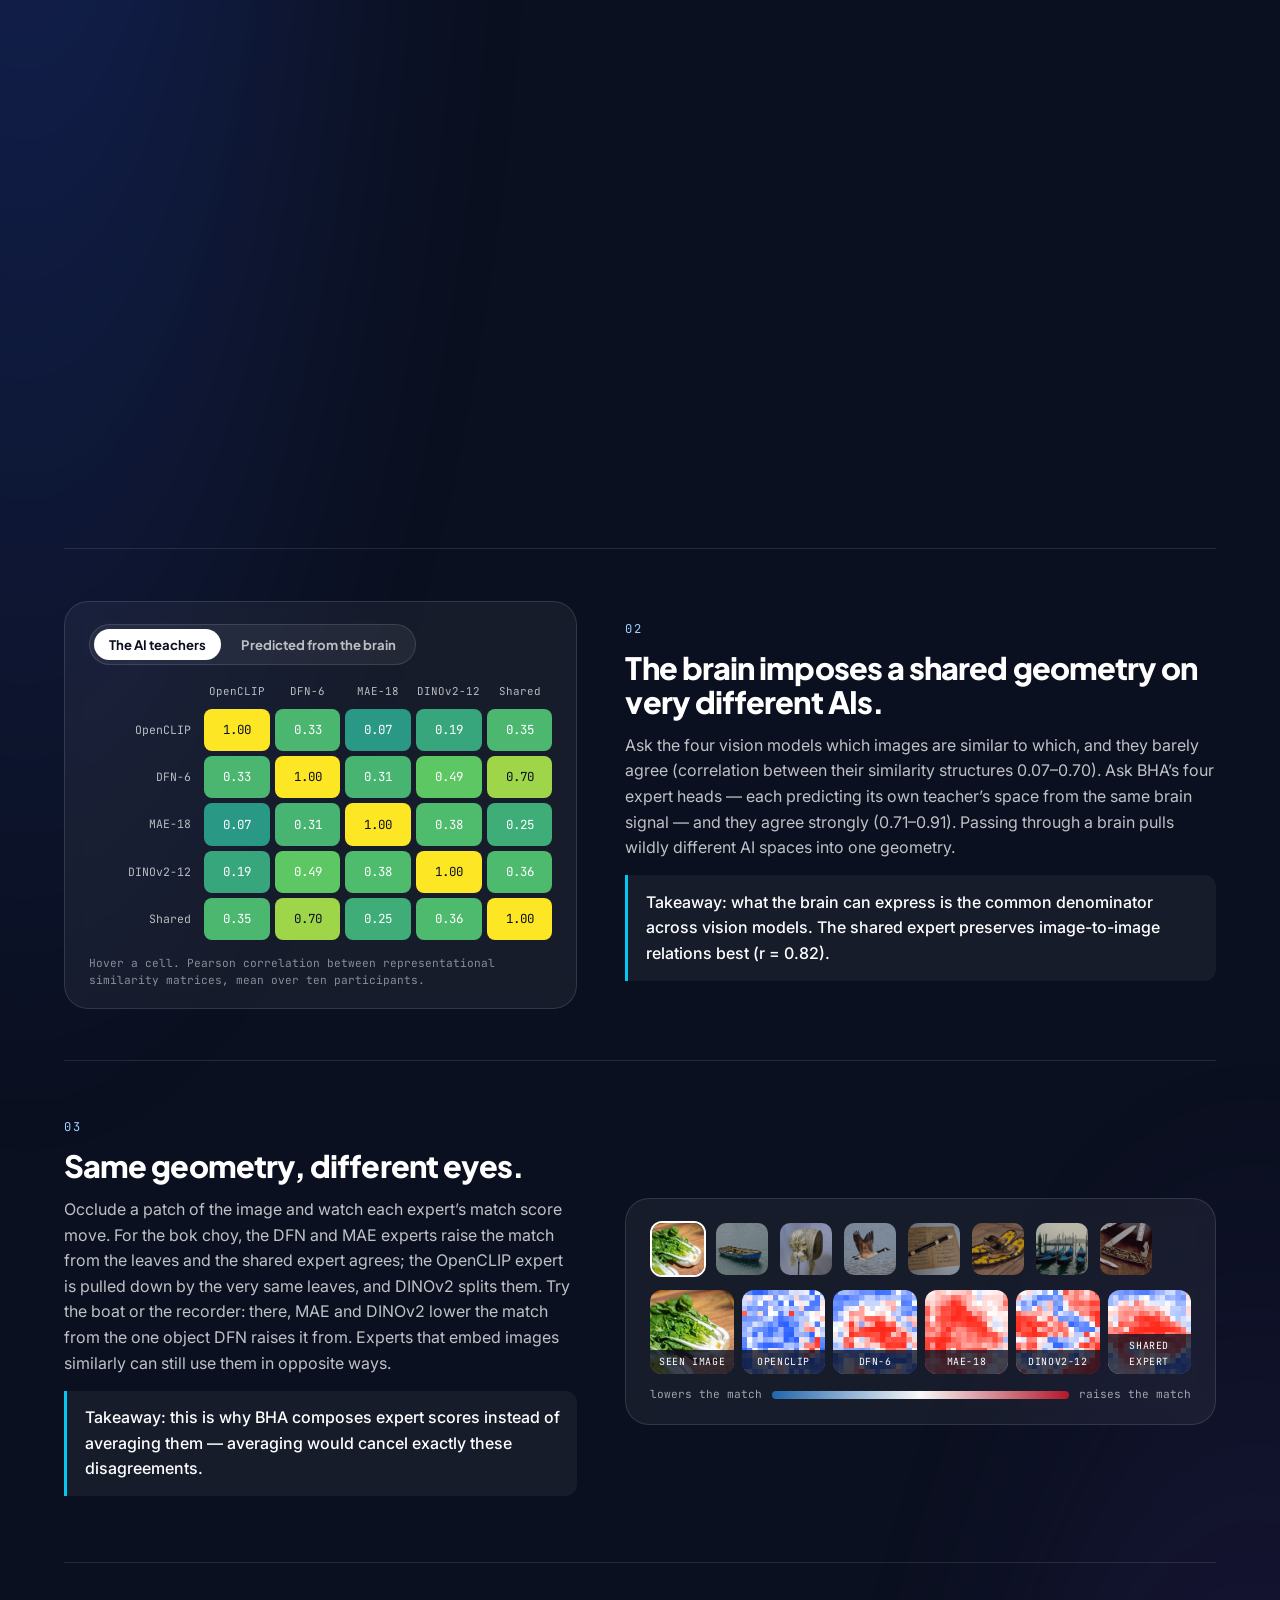
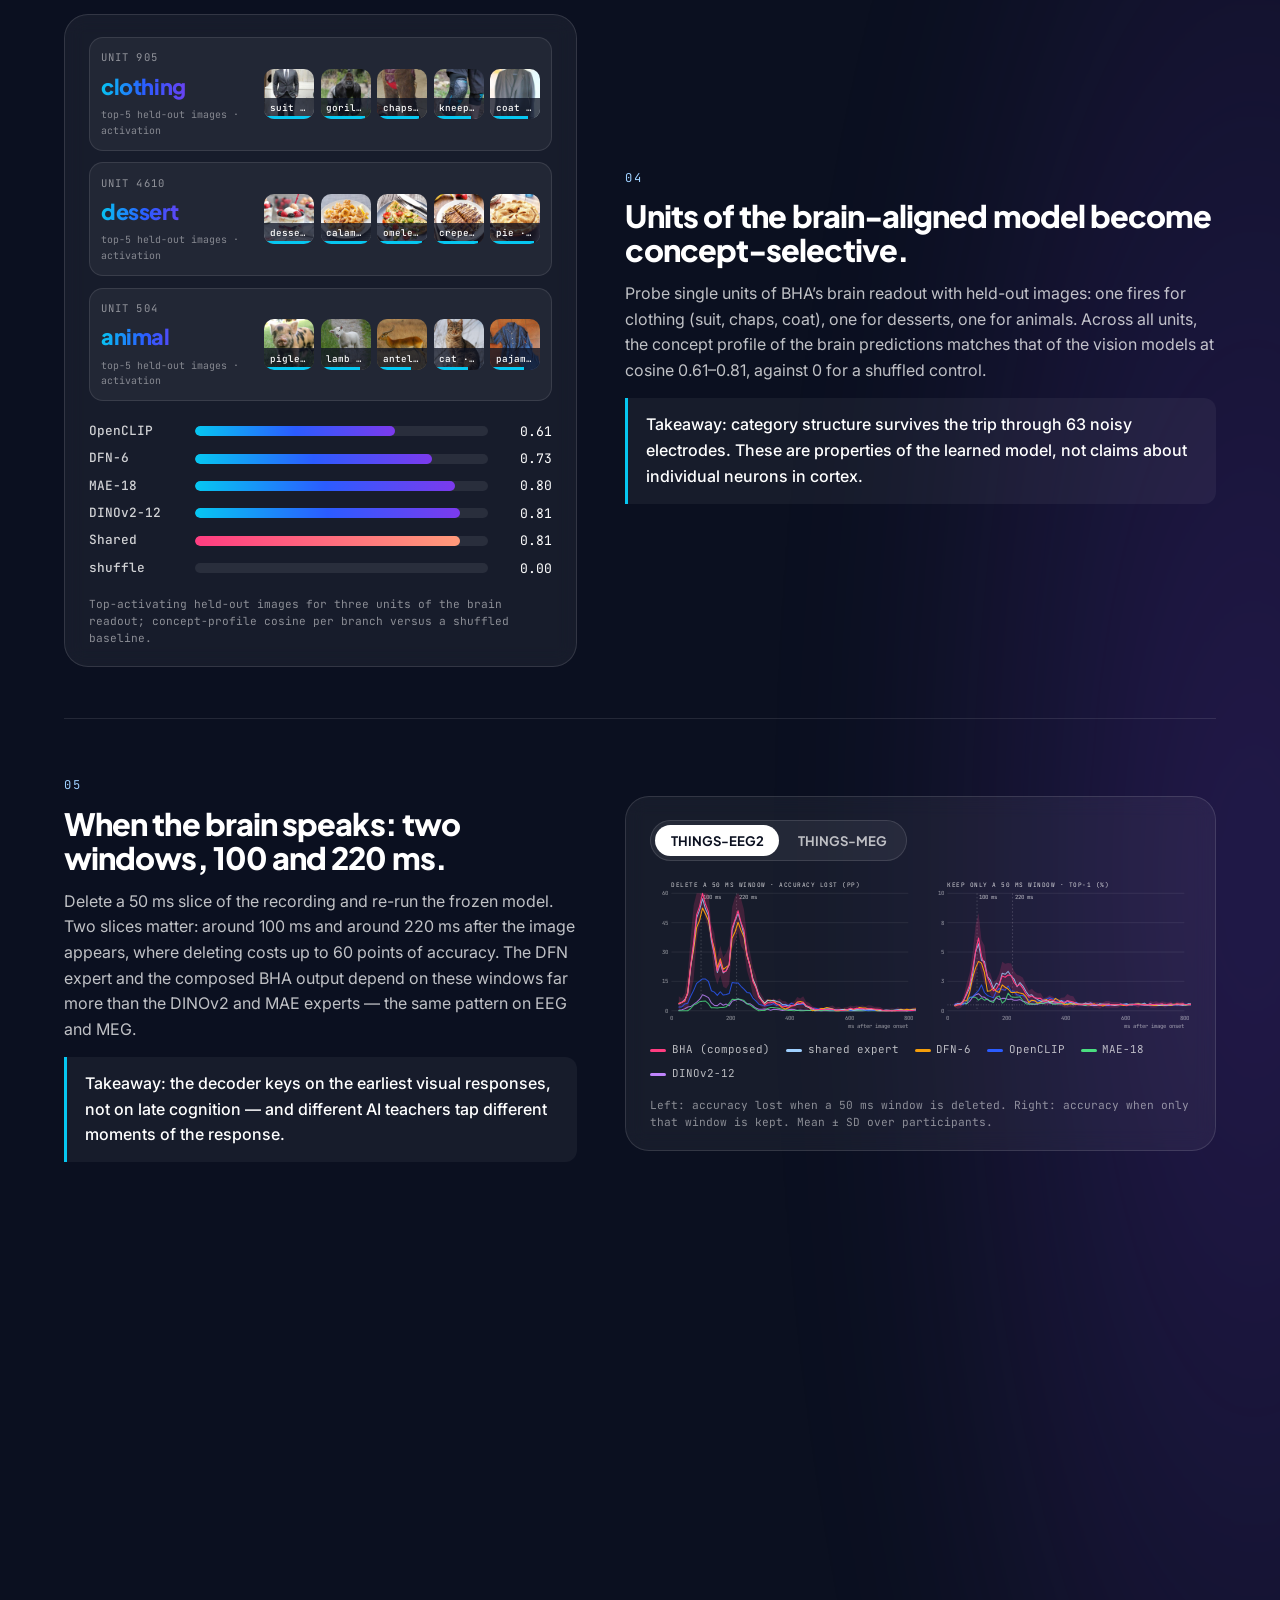
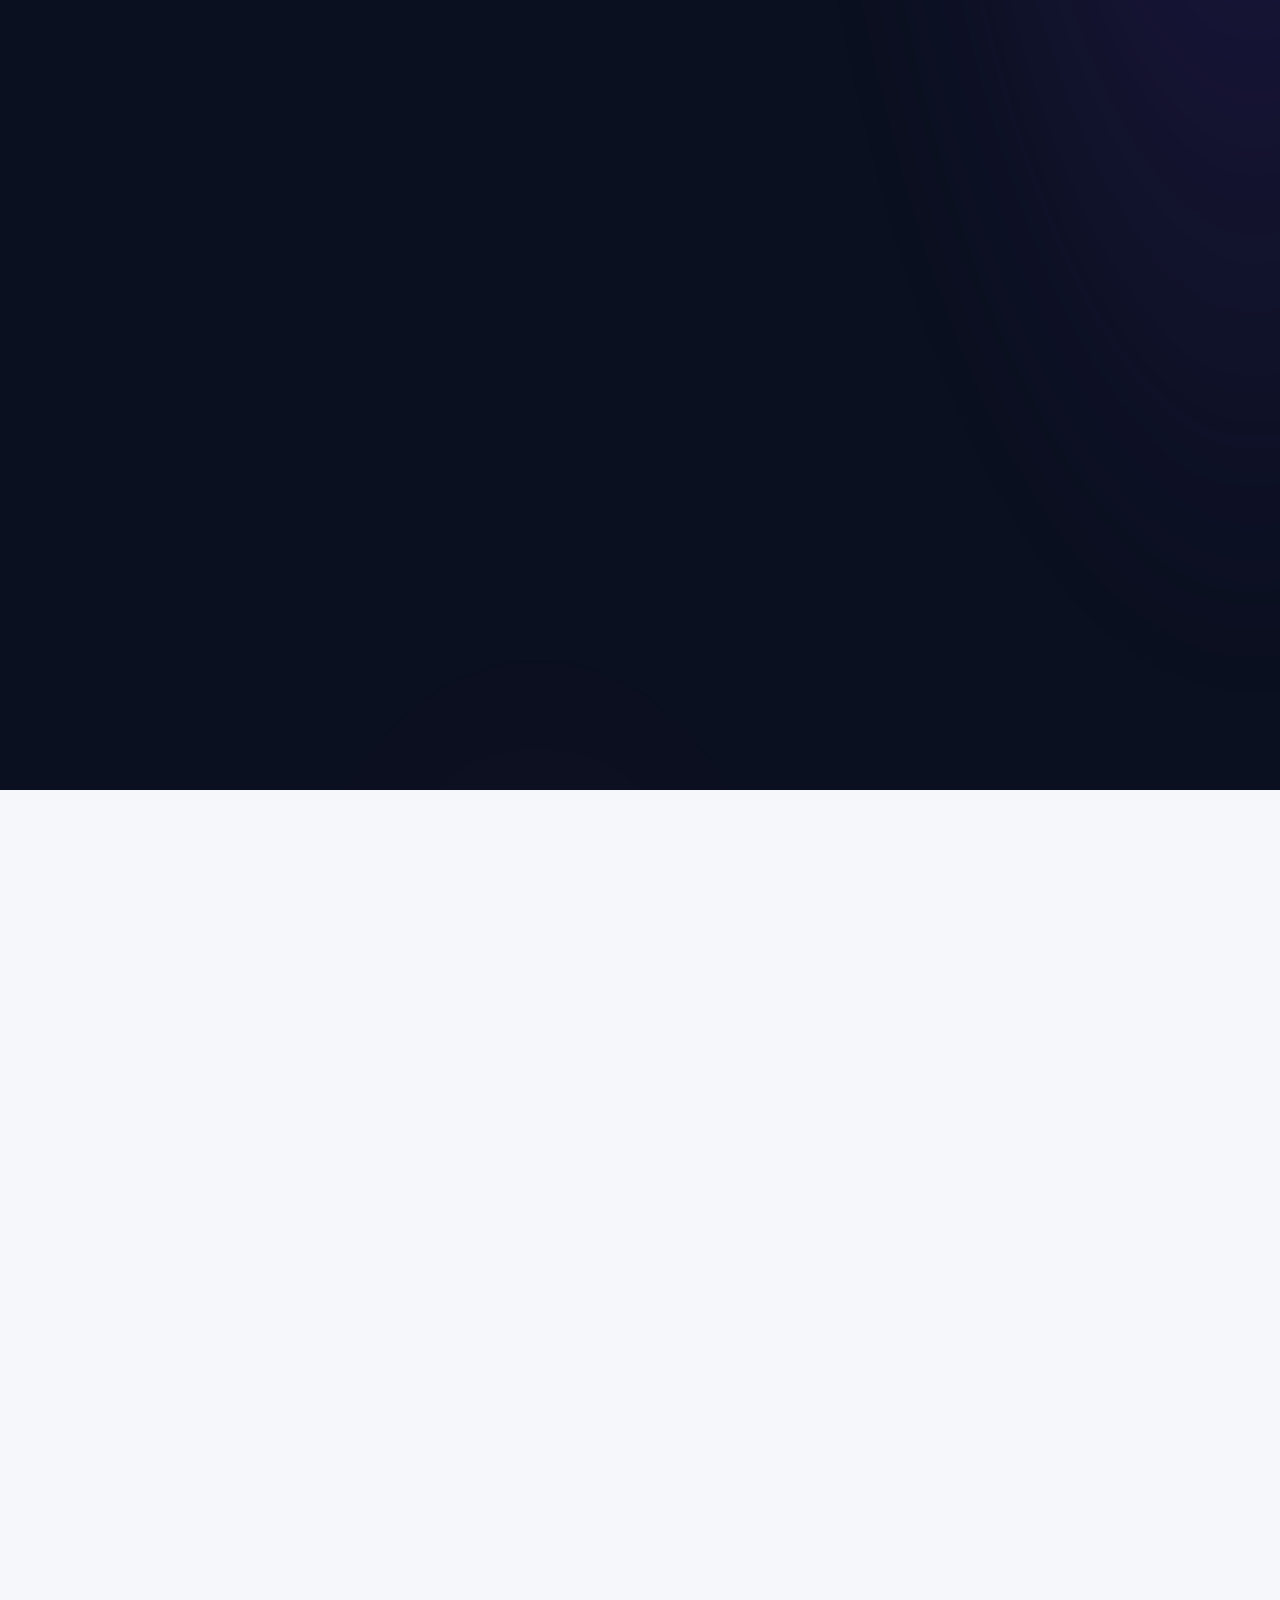
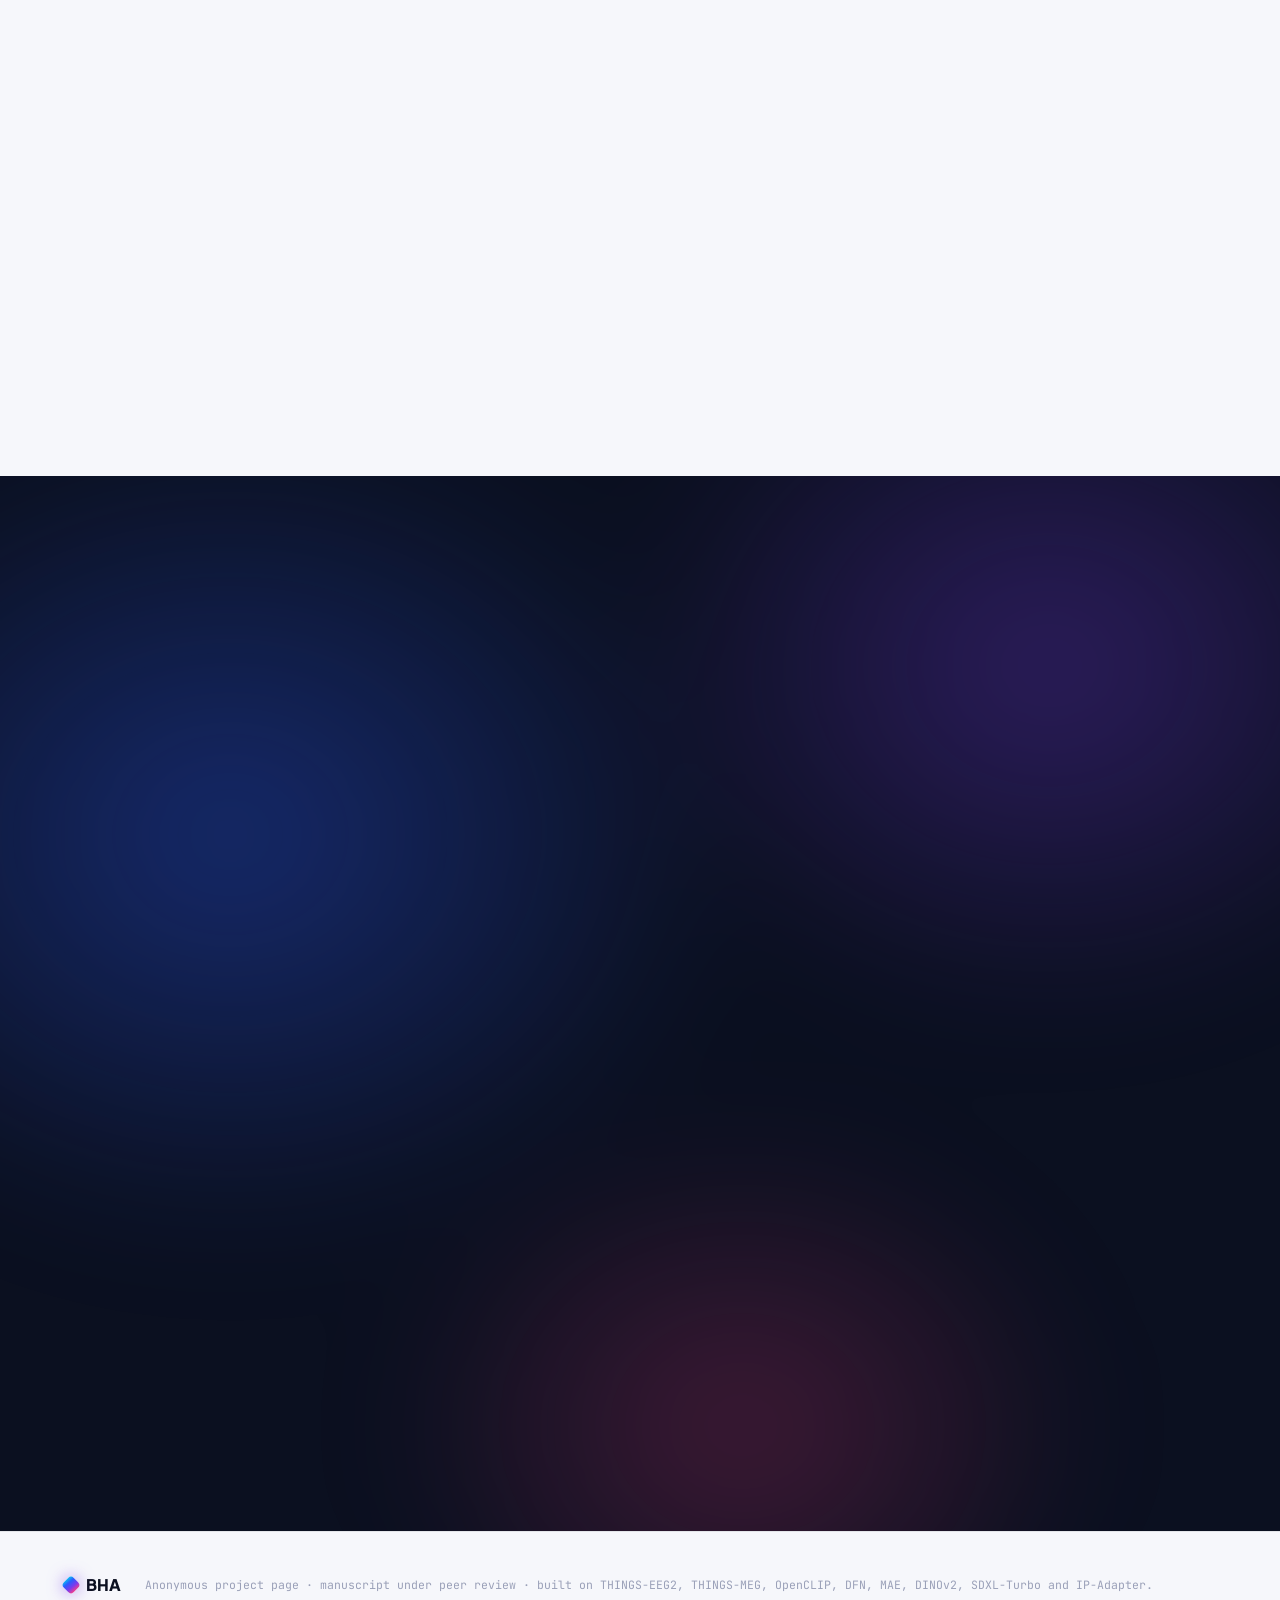
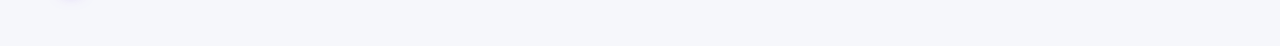
==== commit ffed00db: "Insight 03: bok choy first, eight occlusion cases (adds boat and recorder) on the page and in Figure" ====
--- a/index.html
+++ b/index.html
@@ -16,7 +16,7 @@
       href="https://fonts.googleapis.com/css2?family=Plus+Jakarta+Sans:wght@500;600;700;800&family=Inter:wght@400;500;600&family=JetBrains+Mono:wght@400;500&display=swap"
       rel="stylesheet"
     />
-    <link rel="stylesheet" href="styles.css?v=7" />
+    <link rel="stylesheet" href="styles.css?v=8" />
   </head>
   <body>
     <nav class="nav" id="nav">
@@ -257,7 +257,7 @@
             <div class="lesson__text">
               <span class="lesson__n">03</span>
               <h3 data-i18n="ins.l3.t">Same geometry, different eyes.</h3>
-              <p data-i18n="ins.l3.b">Occlude a patch of the image and watch each expert’s match score move. For the bonnet, the OpenCLIP and DFN experts raise the match from the hat itself; the MAE and DINOv2 experts lower it from the very same pixels. Experts that embed images similarly can still use them in opposite ways.</p>
+              <p data-i18n="ins.l3.b">Occlude a patch of the image and watch each expert’s match score move. For the bok choy, the DFN and MAE experts raise the match from the leaves and the shared expert agrees; the OpenCLIP expert is pulled down by the very same leaves, and DINOv2 splits them. Try the boat or the recorder: there, MAE and DINOv2 lower the match from the one object DFN raises it from. Experts that embed images similarly can still use them in opposite ways.</p>
               <p class="lesson__take" data-i18n="ins.l3.k">Takeaway: this is why BHA composes expert scores instead of averaging them — averaging would cancel exactly these disagreements.</p>
             </div>
             <div class="lesson__viz card-ins">
@@ -438,7 +438,7 @@
       </div>
     </footer>
 
-    <script src="i18n.js?v=7"></script>
-    <script src="script.js?v=6" defer></script>
+    <script src="i18n.js?v=8"></script>
+    <script src="script.js?v=7" defer></script>
   </body>
 </html>
--- a/styles.css
+++ b/styles.css
@@ -1847,13 +1847,14 @@
 
 .attr__picks {
   display: flex;
+  flex-wrap: wrap;
   gap: 0.5rem;
   margin-bottom: 0.8rem;
 }
 
 .attr__pick {
-  width: 64px;
-  height: 64px;
+  width: 56px;
+  height: 56px;
   border-radius: 12px;
   overflow: hidden;
   border: 2px solid transparent;
@@ -2075,6 +2076,12 @@
   }
   .attr__row {
     grid-template-columns: repeat(3, 1fr);
+  }
+  .attr__pick {
+    width: calc((100% - 1.5rem) / 4);
+    height: auto;
+    aspect-ratio: 1;
+    border-radius: 10px;
   }
 }
 
